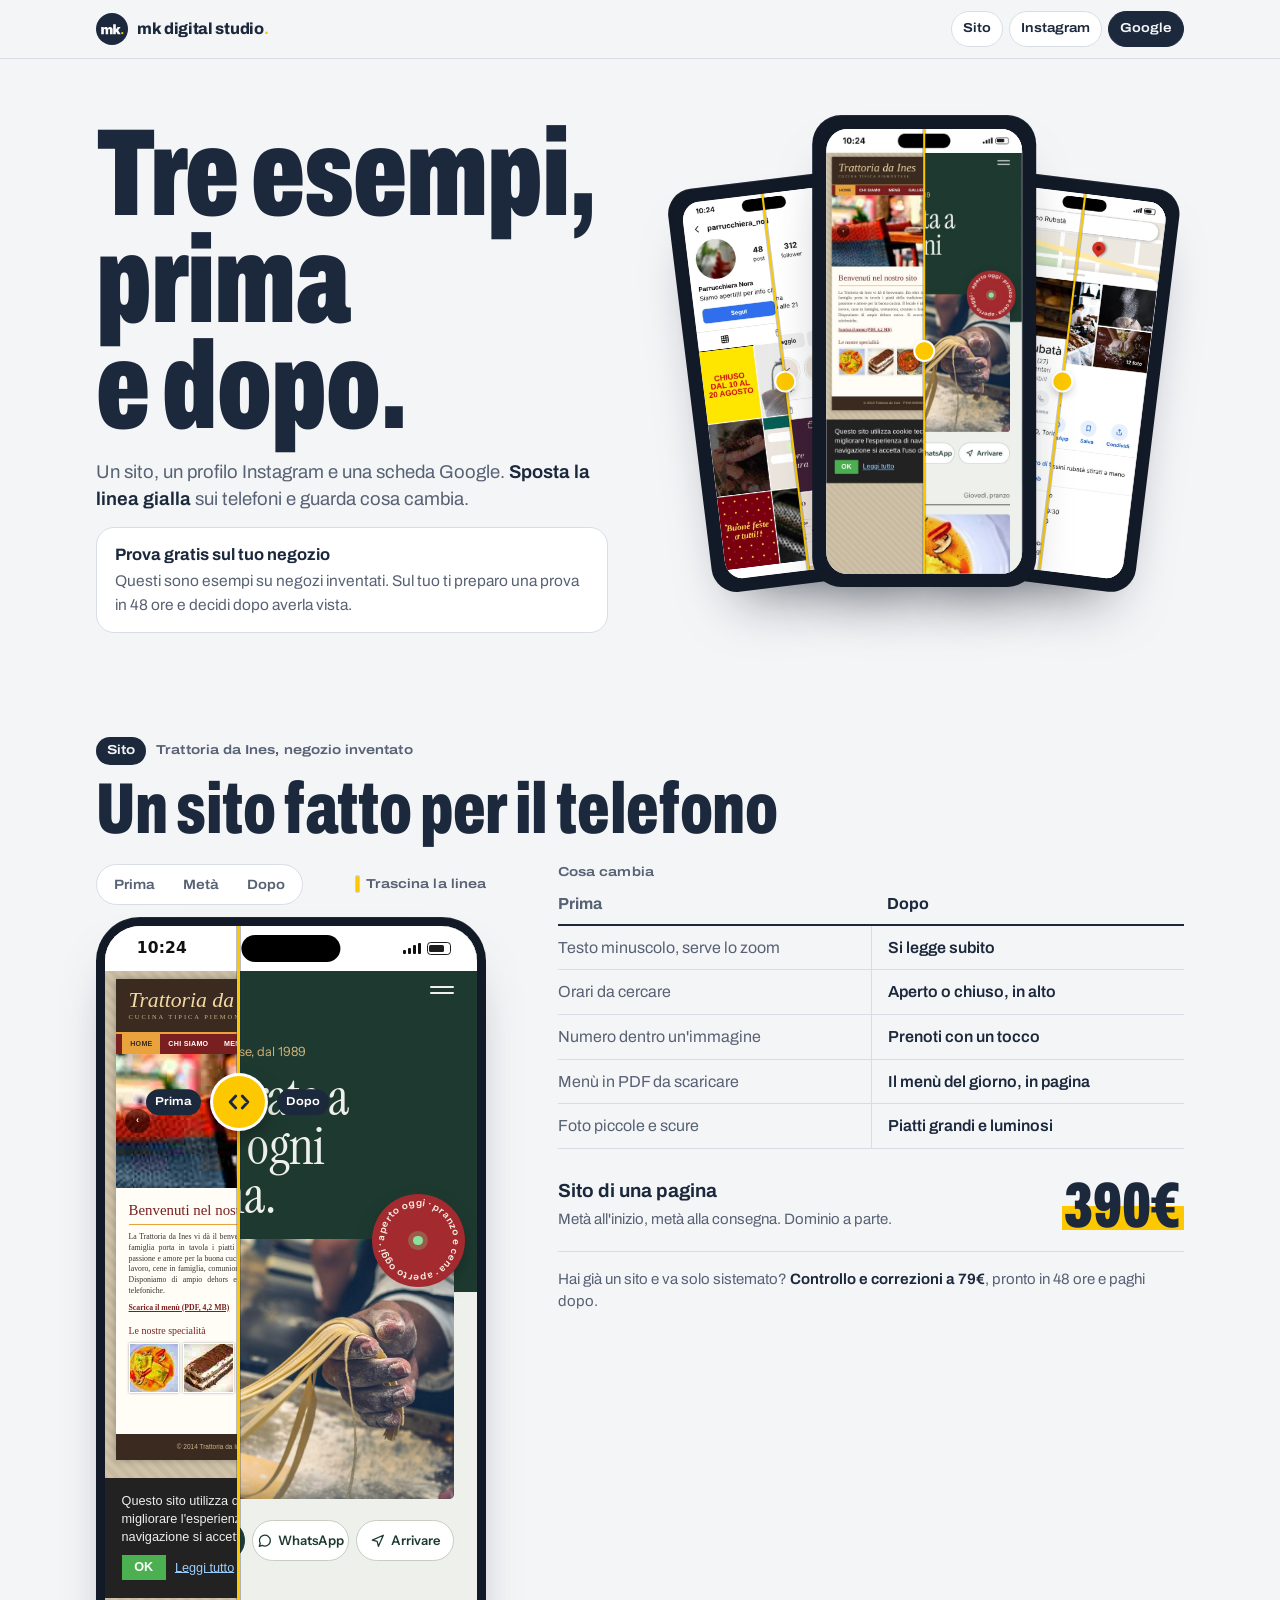
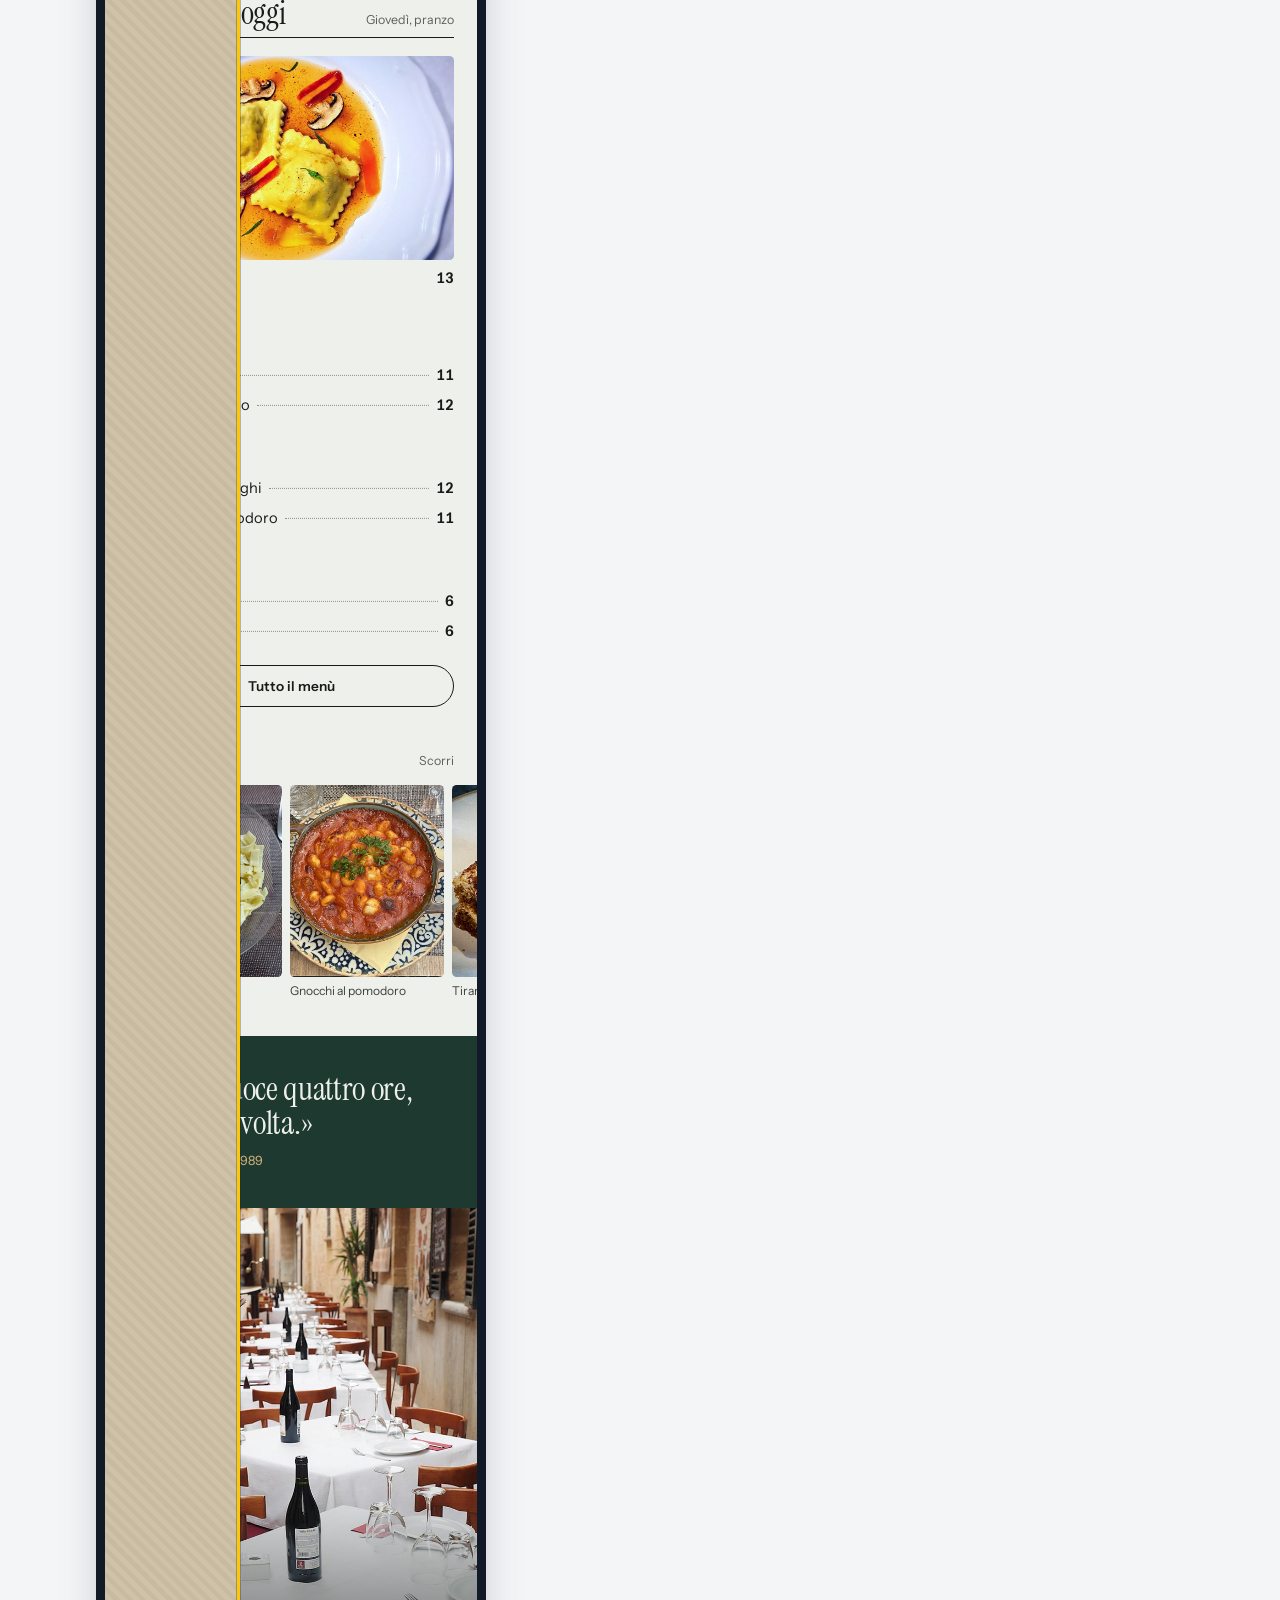
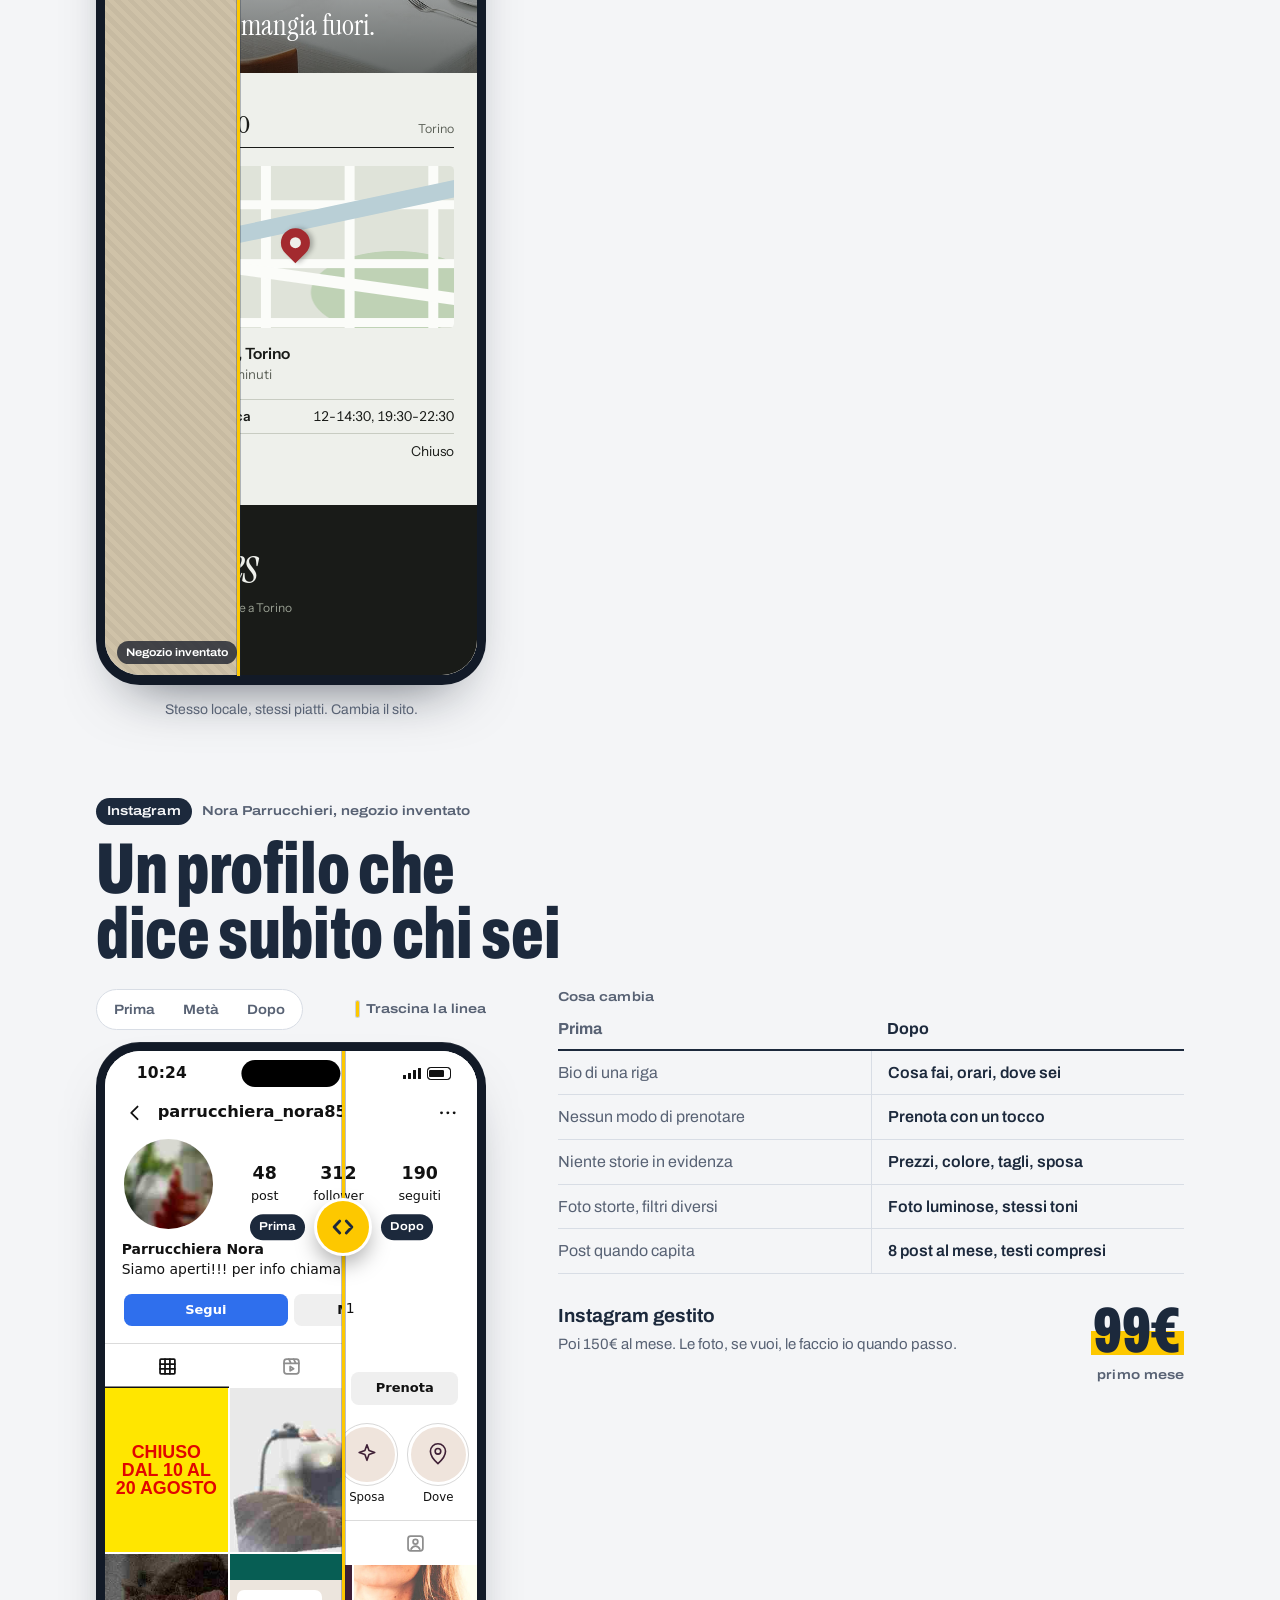
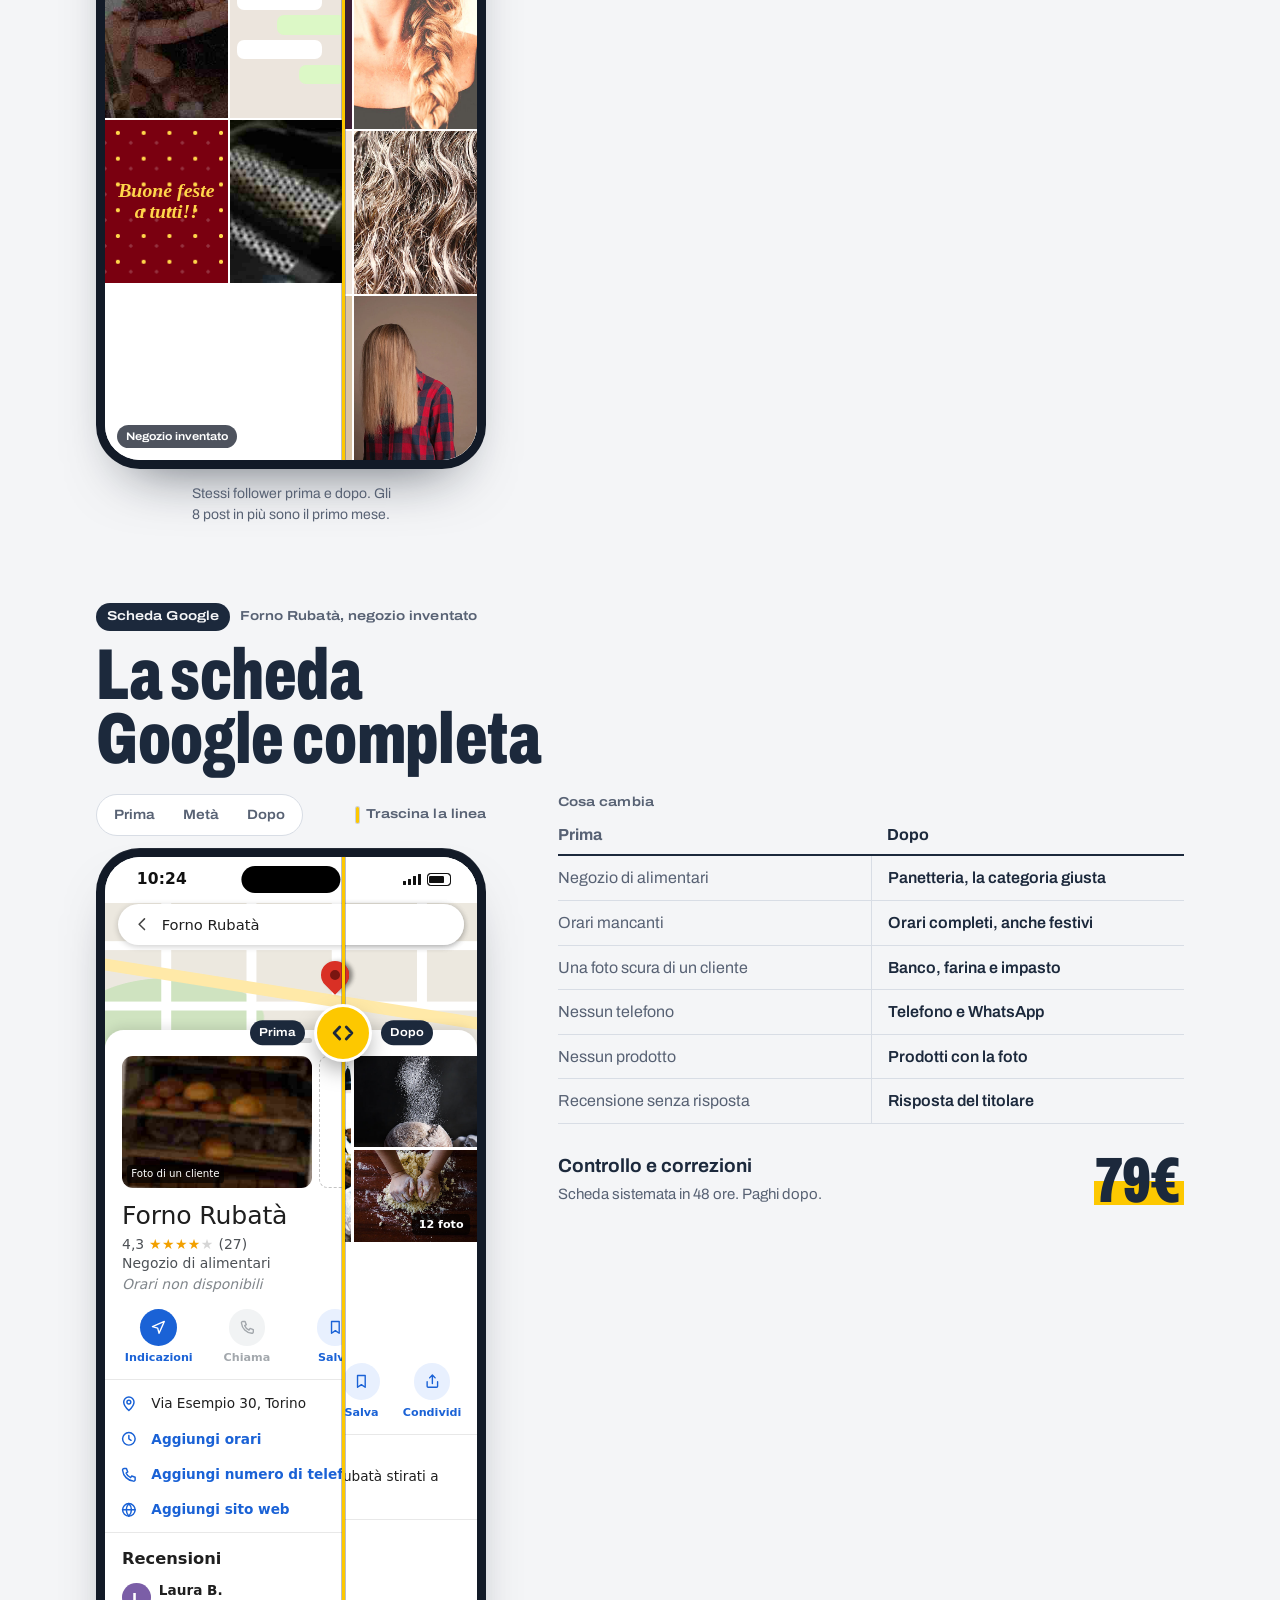
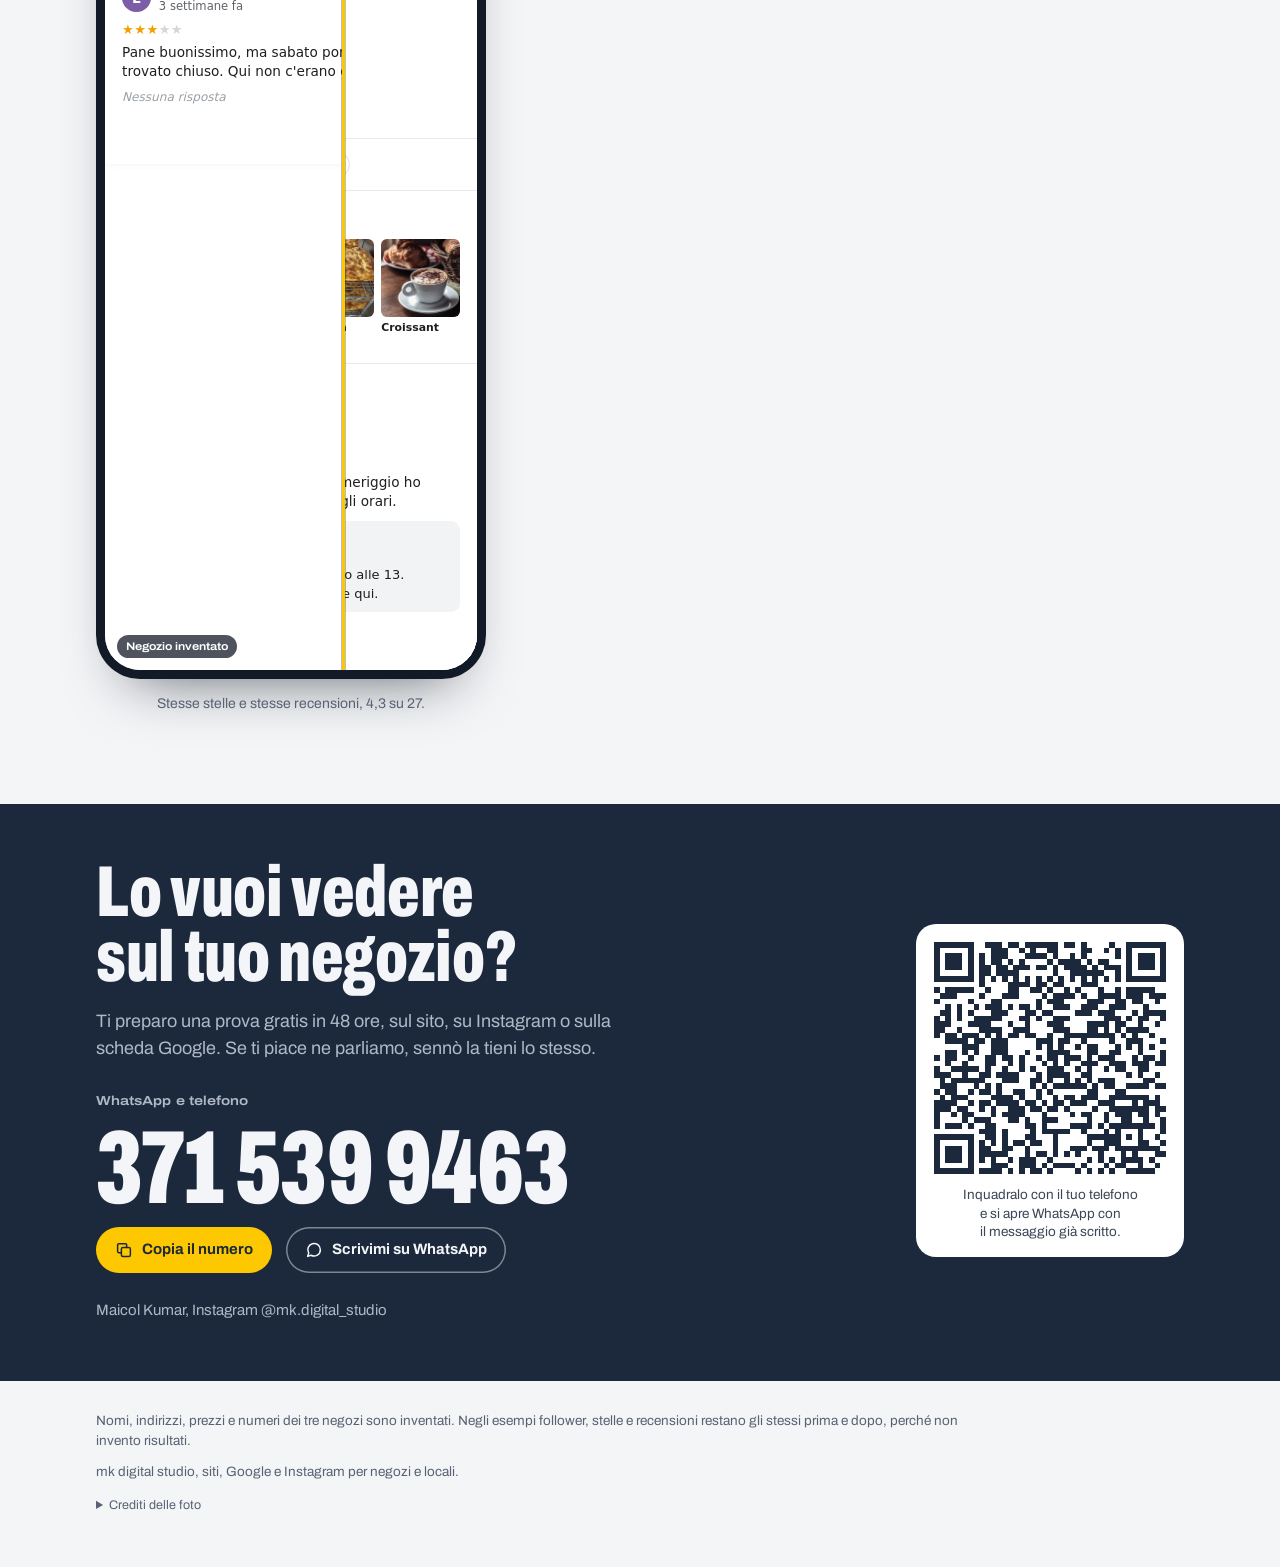
==== index.html @ 8de8df8b "Pubblica il portfolio prima e dopo Tre esempi su negozi inventati (sito, profilo Instagram, scheda G" ====
<!doctype html>
<html lang="it">
<head>
<meta charset="utf-8">
<meta name="viewport" content="width=device-width, initial-scale=1, viewport-fit=cover">
<title>Prima e dopo | mk digital studio</title>
<meta name="description" content="Tre esempi prima e dopo su negozi inventati: un sito, un profilo Instagram e una scheda Google. Prova gratis sul tuo negozio in 48 ore.">
<meta name="robots" content="noindex">
<meta name="theme-color" content="#f4f5f7" media="(prefers-color-scheme: light)">
<meta name="theme-color" content="#0c121b" media="(prefers-color-scheme: dark)">
<meta property="og:type" content="website">
<meta property="og:locale" content="it_IT">
<meta property="og:site_name" content="mk digital studio">
<meta property="og:title" content="Tre esempi, prima e dopo">
<meta property="og:description" content="Un sito, un profilo Instagram e una scheda Google. Sposta la linea gialla e guarda cosa cambia.">
<meta property="og:url" content="https://maicol1623.github.io/portfolio/">
<meta property="og:image" content="https://maicol1623.github.io/portfolio/og.jpg">
<meta property="og:image:width" content="1200">
<meta property="og:image:height" content="630">
<meta property="og:image:alt" content="Tre telefoni con un sito, un profilo Instagram e una scheda Google, metà prima e metà dopo">
<meta name="twitter:card" content="summary_large_image">
<link rel="icon" href="favicon.svg" type="image/svg+xml">
<link rel="apple-touch-icon" href="apple-touch-icon.png">
<link rel="preconnect" href="https://fonts.googleapis.com">
<link rel="preconnect" href="https://fonts.gstatic.com" crossorigin>
<link rel="stylesheet" href="https://fonts.googleapis.com/css2?family=Archivo:wdth,wght@62..125,400..900&family=Bodoni+Moda:ital,opsz,wght@0,6..96,400..700;1,6..96,400..700&family=Instrument+Sans:wght@400..700&family=Instrument+Serif:ital@0;1&display=swap">
<style>
/* Layout: phone-first single column. Hero = headline + three split phones fanned out. Each case = title, a tall phone you scrub with the yellow line, a Prima/Dopo table and the price. From 900px: phone left, notes right and sticky.
   Principles: the yellow line is the only loud thing on the page; width carries hierarchy (condensed display, normal text, expanded small labels); the wrapper stays quiet so the three shop designs can shine. */
:root{
  --paper:#f4f5f7; --card:#ffffff; --ink:#1c293c; --muted:#586274; --rule:#d8dde5;
  --signal:#fdc800; --bezel:#121a27; --amt:#1c293c; --amt-bar:#fdc800;
  --band:#1c293c; --on-band:#f3f5f8; --band-muted:#aeb8c7;
  --f-display:"Archivo","Arial Narrow",system-ui,sans-serif;
  --f-text:"Archivo",system-ui,-apple-system,"Segoe UI",Roboto,sans-serif;
  --f-ui:system-ui,-apple-system,"Segoe UI",Roboto,"Helvetica Neue",Arial,sans-serif;
}
@media (prefers-color-scheme: dark){
  :root:not([data-theme="light"]){
    --paper:#0c121b; --card:#141c28; --ink:#e7ebf1; --muted:#98a3b4; --rule:#243045;
    --bezel:#02050a; --amt:#fdc800; --amt-bar:rgba(253,200,0,.2); --band:#111a2a; --on-band:#eef1f6; --band-muted:#a5afbf; color-scheme:dark;
  }
}
:root[data-theme="dark"]{
  --paper:#0c121b; --card:#141c28; --ink:#e7ebf1; --muted:#98a3b4; --rule:#243045;
  --bezel:#02050a; --amt:#fdc800; --amt-bar:rgba(253,200,0,.2); --band:#111a2a; --on-band:#eef1f6; --band-muted:#a5afbf; color-scheme:dark;
}
@property --x{syntax:'<percentage>';inherits:true;initial-value:50%}
@property --h{syntax:'<percentage>';inherits:true;initial-value:50%}

*{box-sizing:border-box}
html{scroll-behavior:smooth}
body{margin:0;background:var(--paper);color:var(--ink);font-family:var(--f-text);font-size:16px;line-height:1.5;-webkit-font-smoothing:antialiased;text-rendering:optimizeLegibility}
body::before{content:"";position:fixed;inset:0 0 auto;height:env(safe-area-inset-top,0px);z-index:10;background:var(--paper)}
.wrap{max-width:1120px;margin:0 auto;padding-left:max(16px,env(safe-area-inset-left,0px));padding-right:max(16px,env(safe-area-inset-right,0px))}
:focus-visible{outline:3px solid var(--signal);outline-offset:2px}
.sr{position:absolute;width:1px;height:1px;overflow:hidden;clip:rect(0 0 0 0);white-space:nowrap}
.i{width:1em;height:1em;fill:none;stroke:currentColor;stroke-width:2;stroke-linecap:round;stroke-linejoin:round;flex:none}
.lbl{font-stretch:118%;font-weight:640;font-size:13px;letter-spacing:.005em}

/* top bar */
.nav{position:sticky;top:env(safe-area-inset-top,0px);z-index:9;background:color-mix(in srgb,var(--paper) 86%,transparent);-webkit-backdrop-filter:saturate(1.5) blur(12px);backdrop-filter:saturate(1.5) blur(12px);border-bottom:1px solid var(--rule)}
.nav .wrap{display:flex;align-items:center;gap:12px;height:58px}
.brand{display:flex;align-items:center;gap:9px;color:var(--ink);text-decoration:none;font-weight:780;font-size:16px;letter-spacing:-.02em;white-space:nowrap}
.brand svg{width:32px;height:32px;flex:none}
.brand b{color:var(--signal)}
.chips{margin-left:auto;display:flex;gap:6px}
.chips a{font-stretch:112%;font-size:13px;font-weight:640;padding:7px 11px;border-radius:999px;color:var(--ink);text-decoration:none;border:1px solid var(--rule);background:var(--card);white-space:nowrap}
.chips a[aria-current="true"]{background:var(--ink);color:var(--paper);border-color:var(--ink)}
@media (max-width:500px){.brand span{display:none}}

/* hero */
.hero{display:grid;gap:8px;padding-block:34px 10px}
h1{font-family:var(--f-display);font-stretch:64%;font-weight:880;font-size:clamp(58px,17.5vw,124px);line-height:.86;letter-spacing:-.008em;margin:0;text-wrap:balance}
.lede{font-size:18.5px;line-height:1.45;color:var(--muted);max-width:30em;margin:18px 0 0;text-wrap:pretty}
.lede b{color:var(--ink);font-weight:650}
.fan{position:relative;width:100%;max-width:540px;margin:26px auto 0;aspect-ratio:1/1.02}
.fp{--h:50%;position:absolute;top:5%;left:50%;width:37%;aspect-ratio:9/19;margin:0;background:var(--bezel);border-radius:13% / 6.2%;padding:2.6%;box-shadow:0 1px 0 rgba(255,255,255,.07) inset,0 34px 60px -32px rgba(10,18,32,.65);animation:wipe 1.6s cubic-bezier(.2,.7,.15,1) both}
.fp .sc{position:relative;width:100%;height:100%;border-radius:10.5% / 5%;overflow:hidden;background:#fff}
.fp img{position:absolute;inset:0;width:100%;height:100%;object-fit:cover;object-position:top;display:block}
.fp img.a{clip-path:inset(0 0 0 var(--h))}
.fp .ln{position:absolute;top:0;bottom:0;left:var(--h);width:2px;margin-left:-1px;background:var(--signal);box-shadow:0 0 0 1px rgba(28,41,60,.25)}
.fp .ln::after{content:"";position:absolute;top:50%;left:50%;width:18px;height:18px;margin:-9px 0 0 -9px;border-radius:50%;background:var(--signal);box-shadow:0 0 0 2px #fff,0 4px 10px rgba(0,0,0,.3)}
.fp1{transform:translateX(-122%) translateY(9%) rotate(-7deg);animation-delay:.35s}
.fp2{top:0;width:43%;transform:translateX(-50%);z-index:2;animation-delay:.15s}
.fp3{transform:translateX(22%) translateY(9%) rotate(7deg);animation-delay:.55s}
@keyframes wipe{from{--h:94%}to{--h:50%}}
.note{margin-top:26px;padding:16px 18px;background:var(--card);border:1px solid var(--rule);border-radius:18px;max-width:40em}
.note b{display:block;font-size:16.5px;font-weight:700;line-height:1.3}
.note p{margin:4px 0 0;font-size:15.5px;color:var(--muted)}
@media (min-width:900px){
  .hero{grid-template-columns:minmax(0,1fr) minmax(0,520px);column-gap:56px;align-items:center;padding-block:56px 20px}
  .hero-text{grid-column:1}
  .fan{grid-column:2;grid-row:1 / span 2;margin:0}
  .note{grid-column:1;align-self:start;margin-top:0}
}

/* case */
.case{padding-block:72px 6px;scroll-margin-top:calc(68px + env(safe-area-inset-top,0px))}
.case-head{max-width:44em;margin-bottom:22px}
.kicker{display:flex;align-items:center;gap:10px;margin:0 0 12px;color:var(--muted)}
.kicker>span:last-child{min-width:0;text-wrap:balance}
.kicker .pill{flex:none;background:var(--ink);color:var(--paper);border-radius:999px;padding:4px 11px}
h2{font-family:var(--f-display);font-stretch:68%;font-weight:840;font-size:clamp(40px,11vw,72px);line-height:.9;letter-spacing:-.005em;margin:0;text-wrap:balance}
.case-grid{display:grid;gap:30px}
@media (min-width:900px){
  .case-grid{grid-template-columns:minmax(0,390px) minmax(0,1fr);gap:72px;align-items:start}
  .notes{position:sticky;top:calc(96px + env(safe-area-inset-top,0px))}
}
.phone-col{width:100%;max-width:390px;margin:0 auto}
.ctrl{display:flex;align-items:center;justify-content:space-between;gap:10px;margin-bottom:12px;flex-wrap:wrap}
.seg{display:inline-flex;background:var(--card);border:1px solid var(--rule);border-radius:999px;padding:3px}
.seg button{font:640 13.5px/1 var(--f-text);font-stretch:110%;color:var(--muted);background:none;border:0;border-radius:999px;padding:10px 14px;cursor:pointer;transition:background-color .2s,color .2s}
.seg button[aria-pressed="true"]{background:var(--ink);color:var(--paper)}
.hint{display:flex;align-items:center;gap:7px;color:var(--muted)}
.hint i{display:inline-block;width:3px;height:16px;border-radius:2px;background:var(--signal);box-shadow:0 0 0 1px rgba(28,41,60,.18)}
.cap{font-size:14px;color:var(--muted);text-align:center;margin:14px auto 0;max-width:30em;text-wrap:balance}

/* phone + slider */
.cmp{--x:50%;background:var(--bezel);border-radius:44px;padding:9px;box-shadow:0 1px 0 rgba(255,255,255,.07) inset,0 30px 60px -34px rgba(10,18,32,.7)}
.cmp.anim{transition:--x .55s cubic-bezier(.25,.8,.25,1)}
.inner{position:relative;touch-action:pan-y;cursor:ew-resize;-webkit-user-select:none;user-select:none}
.screen{position:relative;container-type:inline-size;overflow:clip;border-radius:35px;background:#fff}
.stack{display:grid}
.layer{grid-area:1/1;min-width:0;font-family:var(--f-ui);font-size:14px;font-size:calc(100cqw / 24);line-height:1.35;color:#111;overflow:hidden}
.layer.after{clip-path:inset(0 0 0 var(--x))}
.island{position:absolute;top:0;left:50%;transform:translateX(-50%);font-size:14px;font-size:calc(100cqw / 24);width:6.4em;height:1.75em;margin-top:.6em;border-radius:1em;background:#000;z-index:3;pointer-events:none}
.ex{position:absolute;left:12px;bottom:12px;z-index:3;pointer-events:none;font:650 11px/1 var(--f-text);font-stretch:112%;color:#fff;background:rgba(17,24,39,.74);padding:6px 9px;border-radius:999px}
.divider{position:absolute;top:0;bottom:0;left:var(--x);width:0;z-index:4;pointer-events:none}
.divider::before{content:"";position:absolute;top:0;bottom:0;left:-1.5px;width:3px;background:var(--signal);box-shadow:0 0 0 1px rgba(28,41,60,.3)}
.knob{position:sticky;top:calc(50vh - 26px);margin:150px 0 0 -26px;width:52px;height:52px;border-radius:50%;background:var(--signal);color:#1c293c;display:grid;place-items:center;box-shadow:0 0 0 3px #fff,0 10px 22px rgba(0,0,0,.35);pointer-events:auto;touch-action:none;cursor:grab;transition:transform .2s}
.knob:hover{transform:scale(1.06)}
.knob .i{width:26px;height:26px;stroke-width:2.6}
.knob:focus-visible{outline:3px solid #1c293c;outline-offset:4px}
.knob .t{position:absolute;top:50%;transform:translateY(-50%);background:#1c293c;color:#fff;font:650 11.5px/1 var(--f-text);font-stretch:112%;padding:7px 9px;border-radius:999px;white-space:nowrap;transition:opacity .2s;pointer-events:none}
.knob .t.l{right:calc(100% + 12px)}
.knob .t.r{left:calc(100% + 12px)}
.edge-l .knob .t.l,.edge-r .knob .t.r{opacity:0}
.drag .knob{cursor:grabbing;transform:scale(1.08)}

/* notes */
.pd{width:100%;border-collapse:collapse;font-size:16px;line-height:1.35}
.pd caption{text-align:left;padding-bottom:12px;color:var(--muted)}
.pd th{text-align:left;padding:0 0 9px;border-bottom:2px solid var(--ink);width:50%}
.pd th:first-child{color:var(--muted)}
.pd th:last-child{padding-left:16px}
.pd td{padding:11px 0;border-bottom:1px solid var(--rule);vertical-align:top}
.pd td:first-child{color:var(--muted);padding-right:16px}
.pd td:last-child{padding-left:16px;font-weight:600;border-left:1px solid var(--rule)}
.price{margin-top:30px;display:flex;justify-content:space-between;align-items:flex-start;gap:16px}
.price>:first-child{flex:1 1 auto;min-width:0}
.price>:last-child{flex:none}
.price b{display:block;font-size:19px;line-height:1.25;font-weight:680}
.price span{display:block;color:var(--muted);font-size:15px;margin-top:5px}
.price strong{display:block;font-family:var(--f-display);font-stretch:64%;font-weight:900;font-size:64px;line-height:.84;white-space:nowrap;background:linear-gradient(transparent 50%,var(--amt-bar) 50% 94%,transparent 94%);padding:0 .03em;color:var(--amt)}
.price small{display:block;text-align:right;margin-top:8px;color:var(--muted)}
.alt{font-size:15px;color:var(--muted);margin:18px 0 0;padding-top:16px;border-top:1px solid var(--rule)}
.alt b{color:var(--ink);font-weight:650}

/* call to action */
.cta{margin-top:84px;background:var(--band);color:var(--on-band)}
.cta .wrap{padding-block:56px 60px}
.cta h2{color:var(--on-band);max-width:9.5em}
.cta p{color:var(--band-muted);font-size:18px;max-width:31em;margin:18px 0 0}
.num{display:flex;flex-wrap:wrap;align-items:center;gap:12px 14px;margin-top:30px}
.num .lbl{width:100%;color:var(--band-muted)}
.num strong{width:100%;font-family:var(--f-display);font-stretch:64%;font-weight:880;font-size:clamp(56px,17vw,104px);line-height:.88;letter-spacing:-.005em;-webkit-user-select:all;user-select:all}
.btn{font:680 15px/1 var(--f-text);border-radius:999px;padding:14px 19px;border:0;cursor:pointer;text-decoration:none;display:inline-flex;align-items:center;gap:9px}
.btn .i{width:18px;height:18px}
.btn.y{background:var(--signal);color:#1c293c}
.btn.o{background:transparent;color:var(--on-band);box-shadow:inset 0 0 0 1.5px color-mix(in srgb,var(--on-band) 45%,transparent)}
.cta .who{font-size:15px;color:var(--band-muted);margin:26px 0 0}
.cta-grid{display:grid;gap:36px}
.qr{margin:0;justify-self:start;display:grid;gap:12px;width:min(100%,236px);background:#fff;color:#1c293c;border-radius:20px;padding:18px 18px 15px}
.qr svg{display:block;width:100%;height:auto;shape-rendering:crispEdges}
.qr figcaption{font-size:13.5px;line-height:1.38;color:#3c4656;text-align:center;text-wrap:balance}
@media (min-width:900px){.cta-grid{grid-template-columns:minmax(0,1fr) auto;column-gap:72px;align-items:center}.qr{width:268px}}
footer .wrap{padding-block:30px 48px;display:grid;gap:10px;font-size:13.5px;color:var(--muted)}
footer p{margin:0;max-width:64em}
footer a{color:inherit}
.credits summary{width:fit-content;cursor:pointer;font-size:12.5px;padding:4px 0}
.credits p{margin-top:6px;font-size:12.5px}
@media (prefers-reduced-motion: reduce){html{scroll-behavior:auto}.cmp.anim{transition:none}.fp{animation:none}.tn-badge svg{animation:none}.knob,.seg button{transition:none}}

/* ===== shared phone bits: fixed colors, they are screens ===== */
.sb{display:flex;align-items:center;justify-content:space-between;height:2.9em;padding:0 1.65em 0 2.05em;font-weight:650;font-size:1em;letter-spacing:.01em;position:relative;z-index:1}
.sb.dk{color:#111}.sb.lt{color:#fff}
.sbi{display:flex;align-items:center;gap:.35em}
.sig{display:flex;align-items:flex-end;gap:.13em;height:.72em}
.sig i{display:block;width:.2em;background:currentColor;border-radius:.06em}
.sig i:nth-child(1){height:35%}.sig i:nth-child(2){height:58%}.sig i:nth-child(3){height:80%}.sig i:nth-child(4){height:100%}
.bat{display:block;width:1.6em;height:.78em;border:.09em solid currentColor;border-radius:.24em;position:relative;opacity:.95}
.bat::after{content:"";position:absolute;top:.1em;bottom:.1em;left:.1em;right:30%;background:currentColor;border-radius:.1em}

/* ===== Trattoria, prima: a 2014 desktop template squeezed on a phone ===== */
.to{background:#cfc2a8 repeating-linear-gradient(45deg,rgba(0,0,0,.04) 0 .3em,transparent .3em .6em)}
.to .sb{background:#fff}
.to-page{font-family:Georgia,"Times New Roman",serif;font-size:.4em;margin:1.3em 3% 0;background:#fffdf6;color:#333;box-shadow:0 0 1.2em rgba(0,0,0,.28);line-height:1.38}
.to-head{display:flex;justify-content:space-between;align-items:center;gap:1em;background:#3b2a20;padding:1.7em 2em;border-bottom:.35em solid #e8a33d}
.to-logo{font-size:3.5em;color:#f3d9a4;font-style:italic;line-height:1}
.to-logo small{display:block;font-size:.3em;font-style:normal;letter-spacing:.3em;color:#c9b38a;text-transform:uppercase;margin-top:.5em}
.to-tel{background:linear-gradient(#fff3d6,#e3c995);color:#5a3b1c;font:700 1.25em/1.2 Arial,sans-serif;padding:.55em .8em;border-radius:.3em;filter:blur(.035em);text-align:center}
.to-nav{display:flex;flex-wrap:wrap;background:#7a1f1f;padding:0 1em}
.to-nav span{color:#fff;font:700 1.15em Arial,sans-serif;padding:.85em 1.1em;text-transform:uppercase;letter-spacing:.04em}
.to-nav span.on{background:#e8a33d;color:#3b2a20}
.to-slider{position:relative}
.to-slider img{display:block;width:100%;aspect-ratio:2.6/1;object-fit:cover}
.to-slider .arr{position:absolute;top:50%;transform:translateY(-50%);width:2.6em;height:2.6em;border-radius:50%;background:rgba(0,0,0,.5);color:#fff;display:grid;place-items:center;font:700 1.5em/1 Arial,sans-serif}
.to-slider .l{left:1em}.to-slider .r{right:1em}
.to-slider .dots{position:absolute;bottom:.7em;left:0;right:0;text-align:center;color:#fff;font:1.4em Arial,sans-serif;letter-spacing:.35em}
.to-cols{display:grid;grid-template-columns:minmax(0,1fr) 30%;gap:2em;padding:2em}
.to-main h4{font-size:2.4em;color:#7a1f1f;font-weight:400;margin:0 0 .5em;border-bottom:.08em solid #e8a33d;padding-bottom:.2em}
.to-main p{font-size:1.25em;margin:0 0 .8em;text-align:justify}
.to-main a{color:#7a1f1f;text-decoration:underline;font-weight:700}
.to-main h5{font-size:1.6em;color:#7a1f1f;font-weight:400;margin:1.1em 0 .5em}
.to-gal{display:grid;grid-template-columns:repeat(4,1fr);gap:.7em}
.to-gal img{width:100%;aspect-ratio:1;object-fit:cover;border:.25em solid #fff;box-shadow:0 0 .4em rgba(0,0,0,.35);display:block}
.to-w{background:#f3ead8;border:1px solid #dccaa5;padding:1em;margin-bottom:1.2em;font-size:1.15em}
.to-w b{display:block;color:#7a1f1f;font-size:1.25em;font-weight:400;margin-bottom:.5em;border-bottom:1px solid #dccaa5;padding-bottom:.3em}
.to-fb{display:grid;place-items:center;height:6.5em;background:#e9ebee;border:1px solid #cfd3da;color:#8a8f99;font:1em Arial,sans-serif;text-align:center}
.to-inp{display:block;height:1.9em;background:#fff;border:1px solid #bbb;margin:.4em 0}
.to-btn{display:inline-block;background:#7a1f1f;color:#fff;font:700 .9em Arial,sans-serif;padding:.45em .9em}
.to-foot{background:#3b2a20;color:#c9b38a;text-align:center;font:1.05em/1.4 Arial,sans-serif;padding:1.3em}
.to-cookie{margin-top:1.4em;background:#222;color:#eee;font:400 .82em/1.42 Arial,Helvetica,sans-serif;padding:1.1em 1.3em 1.4em}
.to-cookie .ok{display:inline-block;background:#4caf50;color:#fff;padding:.3em 1em;margin:.7em .7em 0 0;font-weight:700}
.to-cookie u{color:#9cf}

/* ===== Trattoria, dopo: editorial mobile site ===== */
.tn{background:#eef0eb;color:#191b18;font-family:"Instrument Sans",var(--f-ui)}
.tn-top{background:#1e3a30;color:#eef0eb;padding-bottom:4.6em}
.tn-nav{display:flex;justify-content:space-between;align-items:center;padding:.4em 1.5em 0}
.tn-mark{font-family:"Instrument Serif",Georgia,serif;font-style:italic;font-size:1.65em;line-height:1;letter-spacing:-.01em}
.tn-burger{display:grid;gap:.3em;width:1.55em}
.tn-burger i{display:block;height:.12em;background:currentColor;border-radius:.1em}
.tn-hero{padding:2.6em 1.5em 0}
.tn-kick{font-size:.82em;color:#d2b47a;margin:0 0 1em}
.tn-h{font-family:"Instrument Serif",Georgia,serif;font-weight:400;font-size:3.45em;line-height:.92;letter-spacing:-.018em;margin:0}
.tn-pic{position:relative;margin:-3.4em 1.5em 0}
.tn-pic img{display:block;width:100%;aspect-ratio:5/4;object-fit:cover;border-radius:.3em}
.tn-badge{position:absolute;right:-.7em;top:-2.9em;width:6em;height:6em;border-radius:50%;background:#a32a2f;color:#f6ece0;display:grid;place-items:center;box-shadow:0 .5em 1.2em rgba(0,0,0,.22)}
.tn-badge svg{position:absolute;inset:0;width:100%;height:100%;animation:spin 24s linear infinite}
.tn-badge text{font-family:"Instrument Sans",var(--f-ui);font-size:10.6px;font-weight:600;letter-spacing:.6px;fill:currentColor}
.tn-badge b{width:.62em;height:.62em;border-radius:50%;background:#8be29d;box-shadow:0 0 0 .32em rgba(139,226,157,.25)}
@keyframes spin{to{transform:rotate(360deg)}}
.tn-acts{display:grid;grid-template-columns:1.2fr 1fr 1fr;gap:.45em;padding:1.35em 1.5em .2em}
.tn-acts span{display:flex;align-items:center;justify-content:center;gap:.4em;height:3.1em;border-radius:2em;border:1px solid #c8ccc2;font-size:.84em;font-weight:600;color:#1e3a30;background:#fff;white-space:nowrap}
.tn-acts .pri{background:#1e3a30;border-color:#1e3a30;color:#eef0eb}
.tn-acts .i{width:1.2em;height:1.2em}
.tn-sec{padding:2.2em 1.5em 0}
.tn-sh{display:flex;align-items:baseline;justify-content:space-between;border-bottom:1px solid #191b18;padding-bottom:.5em;margin-bottom:1.15em}
.tn-sh h4{font-family:"Instrument Serif",Georgia,serif;font-weight:400;font-size:2.05em;line-height:1;margin:0;letter-spacing:-.01em}
.tn-sh span{font-size:.8em;color:#5c6158}
.tn-feat{margin:0 0 .4em}
.tn-feat img{display:block;width:100%;aspect-ratio:16/10;object-fit:cover;border-radius:.3em}
.tn-feat figcaption{display:flex;justify-content:space-between;align-items:baseline;gap:.6em;margin-top:.65em;font-size:.95em}
.tn-feat figcaption b{font-weight:600}
.tn-feat figcaption small{display:block;font-size:.84em;color:#5c6158;font-weight:400;margin-top:.15em}
.tn-feat figcaption em{font-style:normal;font-weight:600;font-variant-numeric:tabular-nums}
.tn-list{margin:0}
.tn-list dt{font-family:"Instrument Serif",Georgia,serif;font-style:italic;font-size:1.3em;color:#a32a2f;margin:1.05em 0 .25em}
.tn-list dd{display:flex;align-items:baseline;gap:.45em;margin:0;padding:.34em 0;font-size:.95em}
.tn-list dd i{flex:1;border-bottom:1px dotted #8d9387;transform:translateY(-.28em)}
.tn-list dd em{font-style:normal;font-variant-numeric:tabular-nums;font-weight:600}
.tn-btn{display:flex;justify-content:center;align-items:center;height:3.1em;margin-top:1.3em;border:1px solid #191b18;border-radius:2em;font-size:.88em;font-weight:600}
.tn-strip-h{display:flex;justify-content:space-between;align-items:baseline;padding:2.3em 1.5em .8em}
.tn-strip-h b{font-family:"Instrument Serif",Georgia,serif;font-weight:400;font-size:1.45em}
.tn-strip-h span{font-size:.8em;color:#5c6158}
.tn-strip{display:grid;grid-template-columns:repeat(3,44%);gap:.55em;padding-left:1.5em;overflow:hidden}
.tn-strip figure{margin:0}
.tn-strip img{width:100%;aspect-ratio:4/5;object-fit:cover;border-radius:.3em;display:block}
.tn-strip figcaption{font-size:.78em;margin-top:.45em;color:#3c4039}
.tn-quote{margin:2.4em 0 0;background:#1e3a30;color:#eef0eb;padding:2.3em 1.5em 2.5em}
.tn-quote p{font-family:"Instrument Serif",Georgia,serif;font-size:2.15em;line-height:1.02;margin:0;letter-spacing:-.01em}
.tn-quote cite{display:block;margin-top:1em;font-style:normal;font-size:.82em;color:#d2b47a}
.tn-dehors{position:relative}
.tn-dehors img{display:block;width:100%;aspect-ratio:4/5;object-fit:cover}
.tn-dehors::after{content:"";position:absolute;inset:55% 0 0;background:linear-gradient(transparent,rgba(10,16,12,.6))}
.tn-dehors p{position:absolute;left:1.15em;right:1.15em;bottom:1.1em;margin:0;color:#fff;font-family:"Instrument Serif",Georgia,serif;font-size:1.9em;line-height:1;z-index:1}
.tn-map{position:relative;height:10.5em;border-radius:.3em;overflow:hidden;margin:0 0 1em;background:
  linear-gradient(90deg,transparent calc(50% - .32em),#fbfcf9 calc(50% - .32em) calc(50% + .32em),transparent calc(50% + .32em)) .8em 0/5.4em 100%,
  linear-gradient(0deg,transparent calc(50% - .28em),#fbfcf9 calc(50% - .28em) calc(50% + .28em),transparent calc(50% + .28em)) 0 .6em/100% 3.8em,
  radial-gradient(ellipse 5.5em 2.7em at 82% 78%,#bfd2b5 98%,transparent 100%),#dfe3d9}
.tn-map::before{content:"";position:absolute;left:-15%;right:-15%;top:30%;height:1.1em;background:#b9cfd6;transform:rotate(-12deg);border-radius:1em}
.tn-map::after{content:"";position:absolute;left:-10%;right:-10%;top:64%;height:.75em;background:#fbfcf9;transform:rotate(8deg)}
.tn-pin{position:absolute;left:47%;top:38%;width:1.9em;height:1.9em;border-radius:50% 50% 50% 0;background:#a32a2f;transform:rotate(-45deg);z-index:1;box-shadow:.15em .15em .35em rgba(0,0,0,.28)}
.tn-pin::after{content:"";position:absolute;inset:.58em;border-radius:50%;background:#eef0eb}
.tn-addr b{display:block;font-size:1em;font-weight:600}
.tn-addr span{display:block;font-size:.85em;color:#5c6158;margin-top:.1em}
.tn-hours{width:100%;border-collapse:collapse;margin-top:1.1em;font-size:.88em}
.tn-hours th{text-align:left;font-weight:600;padding:.55em 0;border-top:1px solid #c8ccc2}
.tn-hours td{text-align:right;padding:.55em 0;border-top:1px solid #c8ccc2;font-variant-numeric:tabular-nums}
.tn-foot{margin-top:2.4em;background:#191b18;color:#eef0eb;padding:2.2em 1.5em 3.8em}
.tn-foot .tn-mark{font-size:3.4em;display:block}
.tn-foot small{display:block;color:#9aa093;margin-top:.7em;font-size:.78em}

/* ===== Instagram-style profile ===== */
.ig{background:#fff;color:#111}
.ig-top{display:flex;align-items:center;gap:.8em;padding:.35em 1.2em .55em}
.ig-top .i{width:1.4em;height:1.4em}
.ig-top .h{flex:1;font-weight:700;font-size:1.05em;overflow:hidden;text-overflow:ellipsis;white-space:nowrap}
.ig-head{display:flex;align-items:center;gap:1.3em;padding:.45em 1.2em .2em}
.ig-av{width:5.8em;height:5.8em;border-radius:50%;object-fit:cover;flex:none;display:block}
.ig-av.mono{display:grid;place-items:center;background:#3e1f35;color:#f1e7de;font-family:"Bodoni Moda",Didot,"Bodoni 72",serif;box-shadow:0 0 0 .2em #fff,0 0 0 .32em #cdb497}
.ig-av.mono span{font-size:3em;line-height:1;font-weight:500;margin-top:-.06em}
.ig-stats{flex:1;display:flex;justify-content:space-around;text-align:center}
.ig-stats b{display:block;font-size:1.12em;font-weight:700}
.ig-stats span{font-size:.82em}
.ig-bio{padding:.6em 1.2em 0;font-size:.9em;line-height:1.4}
.ig-bio b{display:block;font-weight:700}
.ig-bio .cat{display:block;color:#737373}
.ig-bio p{margin:.05em 0}
.ig-bio .lnk{display:flex;align-items:center;gap:.3em;color:#00376b;font-weight:600}
.ig-bio .lnk .i{width:1em;height:1em}
.ig-btns{display:flex;gap:.4em;padding:.85em 1.2em .3em}
.ig-btns span{flex:1;text-align:center;background:#efefef;border-radius:.6em;padding:.58em 0;font-weight:650;font-size:.84em}
.ig-btns .p{background:#2f6fed;color:#fff}
.ig-hl{display:flex;gap:.8em;padding:.9em 1.2em .95em;overflow:hidden}
.ig-hl>div{display:flex;flex-direction:column;align-items:center;gap:.35em;font-size:.76em;width:5em;flex:none}
.ig-hl .c{width:5.3em;height:5.3em;border-radius:50%;border:.1em solid #d8d8d8;padding:.22em;display:block}
.ig-hl .c b{width:100%;height:100%;border-radius:50%;display:grid;place-items:center;background:#efe4dc;color:#3e1f35}
.ig-hl .c b .i{width:2.2em;height:2.2em;stroke-width:1.5}
.ig-hl .c b.eu{font:500 2.3em/1 "Bodoni Moda",Didot,serif}
.ig-tabs{display:grid;grid-template-columns:repeat(3,1fr);border-top:1px solid #dbdbdb;height:2.9em;align-items:stretch}
.ig-tabs span{display:grid;place-items:center;color:#8e8e8e}
.ig-tabs span.on{color:#111;box-shadow:inset 0 -.1em 0 #111}
.ig-tabs .i{width:1.35em;height:1.35em}
.ig-grid{display:grid;grid-template-columns:repeat(3,1fr);gap:2px}
.ig-grid>*{aspect-ratio:3/4;overflow:hidden;position:relative;display:block;width:100%;min-width:0}
.ig-grid img{object-fit:cover;height:100%}
.tl{display:flex;flex-direction:column;justify-content:center;align-items:center;text-align:center;padding:.6em;line-height:1.05}
.tl-chiuso{background:#ffe600;color:#e10600;font:900 1.15em/1.02 Arial,Helvetica,sans-serif;text-transform:uppercase}
.tl-promo{background:linear-gradient(135deg,#ff2bd6,#20d0f0);color:#fff;font:900 1.3em/1 Impact,"Arial Black",Arial,sans-serif;text-shadow:.07em .07em 0 #000;text-transform:uppercase}
.tl-feste{background:radial-gradient(circle,#ffd54a 0 .09em,transparent .12em) 0 0/1.3em 1.3em,radial-gradient(circle,#fff3 0 .07em,transparent .1em) .65em .5em/1.3em 1.3em,#7a0010;color:#ffd54a;font:italic 700 1.28em/1.05 Georgia,"Times New Roman",serif}
.tl-shot{background:#ece5dd;padding:0;justify-content:flex-start;align-items:stretch;gap:.35em}
.tl-shot i{display:block}
.tl-shot .bar{height:1.7em;background:#075e54;margin-bottom:.3em}
.tl-shot .bub{height:1.25em;width:70%;margin:0 .45em;border-radius:.45em;background:#fff}
.tl-shot .bub.me{align-self:flex-end;background:#dcf8c6;width:56%}
.tl-shot .bub.s{width:38%}
.tl-n{font-family:"Bodoni Moda",Didot,serif;text-align:left;align-items:flex-start;padding:.85em .8em}
.tl-n small{font:600 .5em/1.2 var(--f-ui);letter-spacing:.02em;opacity:.85}
.tl-n .mk{position:absolute;right:.75em;bottom:.65em;font:500 .8em/1 "Bodoni Moda",Didot,serif;opacity:.75}
.tl-c{background:#3e1f35;color:#f1e7de;justify-content:space-between}
.tl-c strong{font-size:1.3em;font-style:italic;font-weight:500;line-height:1.02;margin-bottom:.9em}
.tl-c .car{position:absolute;top:.75em;right:.7em;width:.8em;height:.8em;border:.09em solid #f1e7de;border-radius:.12em;box-shadow:.18em -.18em 0 -.04em #3e1f35,.18em -.18em 0 .05em #f1e7de}
.tl-l{background:#efe4dc;color:#3e1f35;justify-content:flex-start;align-items:stretch}
.tl-l strong{font-size:1.25em;font-weight:500;margin-bottom:.55em}
.tl-l p{display:flex;justify-content:space-between;gap:.3em;margin:0;padding:.32em 0;font:600 .58em/1.15 var(--f-ui);border-bottom:1px solid #d6c4b5}
.tl-g{background:#d9c3a5;color:#3e1f35;justify-content:space-between}
.tl-g strong{font-size:1.4em;font-weight:500;line-height:.98;margin-bottom:.9em}

/* ===== Map listing ===== */
.gm{background:#fff;color:#1f1f1f}
.gm-search{position:relative;z-index:1;margin:.15em .9em -2.9em;display:flex;align-items:center;gap:.7em;background:#fff;border-radius:2em;padding:.72em 1em;box-shadow:0 .1em .45em rgba(0,0,0,.2);font-size:.95em}
.gm-search .i{width:1.25em;height:1.25em;color:#444}
.gm-map{position:relative;height:9.5em;background:
  linear-gradient(90deg,transparent calc(50% - .3em),#fff calc(50% - .3em) calc(50% + .3em),transparent calc(50% + .3em)) 1.2em 0/5.5em 100%,
  linear-gradient(0deg,transparent calc(50% - .28em),#fff calc(50% - .28em) calc(50% + .28em),transparent calc(50% + .28em)) 0 .8em/100% 3.9em,
  radial-gradient(ellipse 6em 2.6em at 18% 78%,#cfe3c0 98%,transparent 100%),#ece8df}
.gm-map::after{content:"";position:absolute;left:-10%;right:-10%;top:58%;height:.75em;background:#ffe9a8;transform:rotate(9deg)}
.gm-pin{position:absolute;left:58%;top:40%;width:1.8em;height:1.8em;border-radius:50% 50% 50% 0;background:#d93025;transform:rotate(-45deg);z-index:1;box-shadow:.15em .15em .3em rgba(0,0,0,.25)}
.gm-pin::after{content:"";position:absolute;inset:.55em;border-radius:50%;background:#7a1510}
.gm-sheet{position:relative;background:#fff;border-radius:1.2em 1.2em 0 0;margin-top:-1.3em;padding:.55em 0 3.4em;box-shadow:0 -.2em .7em rgba(0,0,0,.1)}
.gm-grab{display:block;width:2.7em;height:.3em;border-radius:.2em;background:#d5d5d5;margin:0 auto .85em}
.gm-ph{position:relative;display:grid;grid-template-columns:2fr 1fr;grid-template-rows:1fr 1fr;gap:.2em;height:12em;margin:0 0 .95em}
.gm-ph img{width:100%;height:100%;object-fit:cover;display:block;min-width:0;min-height:0}
.gm-ph img.big{grid-row:1/3}
.gm-n{position:absolute;right:.6em;bottom:.6em;background:rgba(0,0,0,.66);color:#fff;font-size:.72em;font-weight:650;padding:.3em .6em;border-radius:.4em}
.gm-ph.one{grid-template-columns:1.35fr 1fr;grid-template-rows:1fr;gap:.45em;height:8.5em;padding:0 1.1em}
.gm-ph.one figure{margin:0;position:relative;border-radius:.7em;overflow:hidden}
.gm-ph.one figcaption{position:absolute;left:.45em;bottom:.45em;font-size:.66em;background:rgba(0,0,0,.62);color:#fff;padding:.2em .45em;border-radius:.3em}
.gm-add{border:1.5px dashed #c3c3c3;border-radius:.7em;display:flex;flex-direction:column;justify-content:center;align-items:center;gap:.35em;color:#1a62d6;font-size:.8em;font-weight:650;text-align:center}
.gm-add .i{width:1.7em;height:1.7em}
.gm-body{padding:0 1.1em}
.gm-name{font-size:1.62em;line-height:1.15;margin:0 0 .15em;font-weight:500;letter-spacing:-.005em}
.gm-rate,.gm-cat,.gm-status{font-size:.9em;color:#4d5156}
.gm-rate{display:flex;align-items:center;gap:.35em}
.st{color:#f2a000;letter-spacing:.03em}
.st s{text-decoration:none;color:#d6d6d6}
.gm-status{margin-top:.15em}
.ok{color:#188038;font-weight:650}
.na{color:#80868b;font-style:italic}
.gm-acts{display:flex;gap:.35em;padding:1em .8em .9em;border-bottom:1px solid #e8e8e8;overflow:hidden}
.gm-acts span{display:flex;flex-direction:column;align-items:center;gap:.4em;font-size:.72em;color:#1a62d6;font-weight:650;flex:1;min-width:0;white-space:nowrap}
.gm-acts span i{width:3.3em;height:3.3em;border-radius:50%;display:grid;place-items:center;background:#e8f0fe}
.gm-acts span i .i{width:1.5em;height:1.5em}
.gm-acts span.first i{background:#1a62d6;color:#fff}
.gm-acts span.off{color:#a3a8ad}
.gm-acts span.off i{background:#f1f3f4}
.gm-desc{padding:.95em 1.1em;border-bottom:1px solid #e8e8e8;font-size:.88em;line-height:1.45}
.gm-desc small{display:block;color:#5f6368;font-size:.85em;font-weight:650;margin-bottom:.2em}
.gm-info{list-style:none;margin:0;padding:.35em 0;border-bottom:1px solid #e8e8e8}
.gm-info li{display:grid;grid-template-columns:2.3em minmax(0,1fr);align-items:start;padding:.62em 1.1em;font-size:.88em}
.gm-info li>.i{width:1.3em;height:1.3em;color:#1a62d6;margin-top:.05em}
.gm-info .add,.gm-info .lnk{color:#1a62d6;font-weight:600}
.gm-hours{display:grid;grid-template-columns:auto minmax(0,1fr);gap:.18em .9em}
.gm-hours .h1{grid-column:1/-1;margin-bottom:.2em}
.gm-hours em{font-style:normal;color:#5f6368}
.gm-chips{display:flex;flex-wrap:wrap;gap:.4em;padding:.85em 1.1em}
.gm-chips span{border:1px solid #dadce0;border-radius:2em;padding:.32em .75em;font-size:.76em;color:#3c4043}
.gm-sec{padding:.95em 1.1em 0;border-top:1px solid #e8e8e8}
.gm-sec.first{border-top:0}
.gm-h{font-size:1.05em;font-weight:650;margin:0 0 .65em}
.gm-prod{display:grid;grid-template-columns:repeat(4,minmax(0,1fr));gap:.5em;padding-bottom:1em}
.gm-prod div{font-size:.7em;line-height:1.2;font-weight:600}
.gm-prod img{width:100%;aspect-ratio:1;object-fit:cover;border-radius:.55em;display:block;margin-bottom:.35em}
.rev{padding-bottom:.4em}
.rev .who{display:flex;align-items:center;gap:.6em;font-size:.88em}
.rev .av{width:2.1em;height:2.1em;border-radius:50%;background:#7b5ea7;color:#fff;display:grid;place-items:center;font-weight:650;flex:none}
.rev .who b{display:block;font-weight:650}
.rev .who small{display:block;color:#5f6368;font-size:.85em}
.rev .st{display:block;margin-top:.45em;font-size:.85em}
.rev p{font-size:.88em;margin:.3em 0 0;line-height:1.42}
.reply{margin-top:.75em;background:#f1f3f4;border-radius:.7em;padding:.65em .8em;font-size:.84em;line-height:1.42}
.reply b{display:block;font-weight:650}
.reply small{display:block;color:#5f6368;margin-bottom:.25em}
.noreply{margin-top:.65em;font-size:.78em;color:#9aa0a6;font-style:italic}
</style>
</head>
<body>
<svg width="0" height="0" style="position:absolute" aria-hidden="true" focusable="false">
  <symbol id="i-nav" viewBox="0 0 24 24"><path d="M3.5 11 20.5 3.5 13 20.5l-2-7.5z"/></symbol>
  <symbol id="i-phone" viewBox="0 0 24 24"><path d="M5.5 3.5h3.2l1.8 4.6-2.3 1.5a11 11 0 0 0 6.2 6.2l1.5-2.3 4.6 1.8v3.2a2 2 0 0 1-2.2 2A16.5 16.5 0 0 1 3.5 5.7a2 2 0 0 1 2-2.2z"/></symbol>
  <symbol id="i-chat" viewBox="0 0 24 24"><path d="M20.5 11.6a8.4 8.4 0 0 1-12.4 7.4L3.5 20.5l1.5-4.4a8.4 8.4 0 1 1 15.5-4.5z"/></symbol>
  <symbol id="i-save" viewBox="0 0 24 24"><path d="M6.5 3.5h11v17l-5.5-3.8-5.5 3.8z"/></symbol>
  <symbol id="i-share" viewBox="0 0 24 24"><path d="M4.5 12.5v6.5a1.5 1.5 0 0 0 1.5 1.5h12a1.5 1.5 0 0 0 1.5-1.5v-6.5M16 7l-4-4-4 4M12 3v12"/></symbol>
  <symbol id="i-pin" viewBox="0 0 24 24"><path d="M12 21s-7-6.1-7-11.4a7 7 0 0 1 14 0C19 14.9 12 21 12 21z"/><circle cx="12" cy="9.6" r="2.6"/></symbol>
  <symbol id="i-clock" viewBox="0 0 24 24"><circle cx="12" cy="12" r="8.5"/><path d="M12 7.5V12l3 2"/></symbol>
  <symbol id="i-globe" viewBox="0 0 24 24"><circle cx="12" cy="12" r="8.5"/><path d="M3.5 12h17M12 3.5c2.4 2.6 3.5 5.4 3.5 8.5s-1.1 5.9-3.5 8.5c-2.4-2.6-3.5-5.4-3.5-8.5s1.1-5.9 3.5-8.5z"/></symbol>
  <symbol id="i-grid" viewBox="0 0 24 24"><rect x="3.5" y="3.5" width="17" height="17" rx="1"/><path d="M3.5 9.2h17M3.5 14.8h17M9.2 3.5v17M14.8 3.5v17"/></symbol>
  <symbol id="i-reel" viewBox="0 0 24 24"><rect x="3.5" y="3.5" width="17" height="17" rx="3"/><path d="M3.5 8.5h17M9 3.5l2.5 5M14.5 3.5l2.5 5M10.5 12v5l4-2.5z"/></symbol>
  <symbol id="i-tag" viewBox="0 0 24 24"><rect x="3.5" y="3.5" width="17" height="17" rx="3"/><circle cx="12" cy="10" r="2.7"/><path d="M7 18.5c1-2.3 2.8-3.5 5-3.5s4 1.2 5 3.5"/></symbol>
  <symbol id="i-back" viewBox="0 0 24 24"><path d="M15 5l-7 7 7 7"/></symbol>
  <symbol id="i-dots" viewBox="0 0 24 24"><path d="M5 12h.01M12 12h.01M19 12h.01" stroke-width="3.2"/></symbol>
  <symbol id="i-camera" viewBox="0 0 24 24"><path d="M4 8h3l1.6-2.5h6.8L17 8h3v11H4z"/><circle cx="12" cy="13.2" r="3.3"/></symbol>
  <symbol id="i-arrows" viewBox="0 0 24 24"><path d="M9 6.5 3.8 12 9 17.5M15 6.5l5.2 5.5-5.2 5.5"/></symbol>
  <symbol id="i-copy" viewBox="0 0 24 24"><rect x="8.5" y="8.5" width="12" height="12" rx="2"/><path d="M15.5 8.5V5a1.5 1.5 0 0 0-1.5-1.5H5A1.5 1.5 0 0 0 3.5 5v9A1.5 1.5 0 0 0 5 15.5h3.5"/></symbol>
  <symbol id="i-link" viewBox="0 0 24 24"><path d="M10 14a4 4 0 0 0 5.7 0l3.1-3.1a4 4 0 0 0-5.7-5.7l-1.2 1.2M14 10a4 4 0 0 0-5.7 0l-3.1 3.1a4 4 0 0 0 5.7 5.7l1.2-1.2"/></symbol>
  <symbol id="i-drop" viewBox="0 0 24 24"><path d="M12 3.8c3.1 4 5.6 7.1 5.6 10.1a5.6 5.6 0 0 1-11.2 0c0-3 2.5-6.1 5.6-10.1z"/></symbol>
  <symbol id="i-scissors" viewBox="0 0 24 24"><circle cx="6.2" cy="7" r="2.6"/><circle cx="6.2" cy="17" r="2.6"/><path d="M8.4 8.4 19.5 16.8M8.4 15.6 19.5 7.2"/></symbol>
  <symbol id="i-spark" viewBox="0 0 24 24"><path d="M12 3.5l1.9 5.3 5.3 1.9-5.3 1.9L12 17.9l-1.9-5.3-5.3-1.9 5.3-1.9z"/></symbol>
</svg>

<nav class="nav" aria-label="Esempi">
  <div class="wrap">
    <a class="brand" href="#top" aria-label="mk digital studio, torna su">
      <svg viewBox="0 0 1080 1080" aria-hidden="true"><circle cx="540" cy="540" r="540" fill="#1c293c"/><path fill="#fbfbf9" d="M175.3 713.9H265.1V577.8C265.1 556.2 276.8 542.7 295 542.7C313.7 542.7 325.3 556.2 325.3 577.8V713.9H410.7V577.8C410.7 556.2 422.4 542.7 440.3 542.7C459 542.7 470.9 556.2 470.9 577.8V713.9H560.7V555.3C560.7 504.3 527.9 471.3 480.3 471.3C446.8 471.3 415.4 487.7 403.5 520.7C394.1 487.5 366 471.3 334.8 471.3C303.3 471.3 274.8 487.5 261.5 523.2V476.7H175.3ZM579.4 713.9H669.2V648.1L682.2 631.9L732.5 713.9H834.5L748.3 580.9L831.8 476.7H730.3L670.1 554H669.2V379.2H579.4Z"/><circle cx="886" cy="675.9" r="38" fill="#fdc800"/></svg>
      <span>mk digital studio<b>.</b></span>
    </a>
    <div class="chips">
      <a href="#sito">Sito</a>
      <a href="#instagram">Instagram</a>
      <a href="#google">Google</a>
    </div>
  </div>
</nav>

<header class="hero wrap" id="top">
  <div class="hero-text">
    <h1>Tre esempi, prima e dopo.</h1>
    <p class="lede">Un sito, un profilo Instagram e una scheda Google. <b>Sposta la linea gialla</b> sui telefoni e guarda cosa cambia.</p>
  </div>
  <div class="fan" aria-hidden="true">
    <figure class="fp fp1"><div class="sc"><img src="img2/fan-ig-prima.jpg" alt=""><img class="a" src="img2/fan-ig-dopo.jpg" alt=""><i class="ln"></i></div></figure>
    <figure class="fp fp2"><div class="sc"><img src="img2/fan-sito-prima.jpg" alt=""><img class="a" src="img2/fan-sito-dopo.jpg" alt=""><i class="ln"></i></div></figure>
    <figure class="fp fp3"><div class="sc"><img src="img2/fan-gm-prima.jpg" alt=""><img class="a" src="img2/fan-gm-dopo.jpg" alt=""><i class="ln"></i></div></figure>
  </div>
  <aside class="note">
    <b>Prova gratis sul tuo negozio</b>
    <p>Questi sono esempi su negozi inventati. Sul tuo ti preparo una prova in 48 ore e decidi dopo averla vista.</p>
  </aside>
</header>

<main>
<!-- ================= SITO ================= -->
<section class="case wrap" id="sito" aria-labelledby="h-sito">
  <div class="case-head">
    <p class="kicker lbl"><span class="pill">Sito</span><span>Trattoria da Ines, negozio inventato</span></p>
    <h2 id="h-sito">Un sito fatto per il telefono</h2>
  </div>
  <div class="case-grid">
    <div class="phone-col">
      <div class="ctrl">
        <div class="seg" role="group" aria-label="Mostra il sito">
          <button type="button" data-to="100" aria-pressed="false">Prima</button><button type="button" data-to="50" aria-pressed="true">Metà</button><button type="button" data-to="0" aria-pressed="false">Dopo</button>
        </div>
        <span class="hint lbl"><i></i>Trascina la linea</span>
      </div>
      <div class="cmp">
        <div class="inner">
          <div class="screen">
            <p class="sr">Prima: il vecchio sito da computer, sul telefono si vede piccolissimo, con il menù in PDF e il numero di telefono dentro un'immagine. Dopo: un sito pensato per il telefono, con foto grandi, orari di oggi, tasti per prenotare, scrivere su WhatsApp e avere le indicazioni, e il menù del giorno con i prezzi.</p>
            <div class="stack" aria-hidden="true">
              <div class="layer before to">
                <div class="sb dk"><span>10:24</span><span class="sbi"><i class="sig"><i></i><i></i><i></i><i></i></i><i class="bat"></i></span></div>
                <div class="to-page">
                  <div class="to-head">
                    <div class="to-logo">Trattoria da Ines<small>cucina tipica piemontese</small></div>
                    <div class="to-tel">Prenotazioni<br>011 000 0000</div>
                  </div>
                  <div class="to-nav"><span class="on">Home</span><span>Chi siamo</span><span>Menù</span><span>Galleria</span><span>Contatti</span></div>
                  <div class="to-slider"><img src="img2/o-slide.jpg" alt=""><span class="arr l">‹</span><span class="arr r">›</span><span class="dots">● ○ ○ ○</span></div>
                  <div class="to-cols">
                    <div class="to-main">
                      <h4>Benvenuti nel nostro sito</h4>
                      <p>La Trattoria da Ines vi dà il benvenuto. Da oltre trent'anni la nostra famiglia porta in tavola i piatti della tradizione piemontese con passione e amore per la buona cucina. Il locale è ideale per pranzi di lavoro, cene in famiglia, comunioni, cresime e feste di compleanno. Disponiamo di ampio dehors estivo. Si accettano prenotazioni telefoniche.</p>
                      <p><a>Scarica il menù (PDF, 4,2 MB)</a></p>
                      <h5>Le nostre specialità</h5>
                      <div class="to-gal"><img src="img2/o-1.jpg" alt=""><img src="img2/o-2.jpg" alt=""><img src="img2/o-3.jpg" alt=""><img src="img2/o-4.jpg" alt=""></div>
                    </div>
                    <div class="to-side">
                      <div class="to-w"><b>Orari</b>Chiuso il lunedì</div>
                      <div class="to-w"><b>Seguici su Facebook</b><span class="to-fb">Caricamento...</span></div>
                      <div class="to-w"><b>Newsletter</b><span class="to-inp"></span><span class="to-btn">Iscriviti</span></div>
                    </div>
                  </div>
                  <div class="to-foot">© 2014 Trattoria da Ines · P.IVA 00000000000 · Privacy · Cookie policy · Credits</div>
                </div>
                <div class="to-cookie">Questo sito utilizza cookie tecnici e di terze parti per migliorare l'esperienza di navigazione. Proseguendo nella navigazione si accetta l'uso dei cookie.<br><span class="ok">OK</span><u>Leggi tutto</u></div>
              </div>
              <div class="layer after tn">
                <div class="tn-top">
                  <div class="sb lt"><span>10:24</span><span class="sbi"><i class="sig"><i></i><i></i><i></i><i></i></i><i class="bat"></i></span></div>
                  <div class="tn-nav"><span class="tn-mark">da Ines</span><span class="tn-burger"><i></i><i></i></span></div>
                  <div class="tn-hero">
                    <p class="tn-kick">Trattoria piemontese, dal 1989</p>
                    <div class="tn-h">Pasta tirata a mano, ogni mattina.</div>
                  </div>
                </div>
                <div class="tn-pic">
                  <img src="img2/t-hero.jpg" alt="">
                  <span class="tn-badge"><svg viewBox="0 0 100 100"><defs><path id="tn-c" d="M50 50m-37 0a37 37 0 1 1 74 0a37 37 0 1 1-74 0"/></defs><text><textPath href="#tn-c">aperto oggi · pranzo e cena · aperto oggi · </textPath></text></svg><b></b></span>
                </div>
                <div class="tn-acts">
                  <span class="pri"><svg class="i"><use href="#i-phone"/></svg>Prenota</span>
                  <span><svg class="i"><use href="#i-chat"/></svg>WhatsApp</span>
                  <span><svg class="i"><use href="#i-nav"/></svg>Arrivare</span>
                </div>
                <div class="tn-sec">
                  <div class="tn-sh"><h4>Il menù di oggi</h4><span>Giovedì, pranzo</span></div>
                  <figure class="tn-feat"><img src="img2/t-ravioli.jpg" alt="" loading="lazy"><figcaption><span><b>Ravioli ai funghi</b><small>Il piatto del giorno</small></span><em>13</em></figcaption></figure>
                  <dl class="tn-list">
                    <dt>Antipasti</dt>
                    <dd><span>Vitello tonnato</span><i></i><em>11</em></dd>
                    <dd><span>Battuta al coltello</span><i></i><em>12</em></dd>
                    <dt>Primi</dt>
                    <dd><span>Tagliatelle ai funghi</span><i></i><em>12</em></dd>
                    <dd><span>Gnocchi al pomodoro</span><i></i><em>11</em></dd>
                    <dt>Dolci</dt>
                    <dd><span>Bonet</span><i></i><em>6</em></dd>
                    <dd><span>Tiramisù</span><i></i><em>6</em></dd>
                  </dl>
                  <div class="tn-btn">Tutto il menù</div>
                </div>
                <div class="tn-strip-h"><b>Dalla cucina</b><span>Scorri</span></div>
                <div class="tn-strip">
                  <figure><img src="img2/t-tagliatelle.jpg" alt="" loading="lazy"><figcaption>Tagliatelle ai funghi</figcaption></figure>
                  <figure><img src="img2/t-gnocchi.jpg" alt="" loading="lazy"><figcaption>Gnocchi al pomodoro</figcaption></figure>
                  <figure><img src="img2/t-tiramisu.jpg" alt="" loading="lazy"><figcaption>Tiramisù</figcaption></figure>
                </div>
                <blockquote class="tn-quote"><p>«Il ragù cuoce quattro ore, come una volta.»</p><cite>Ines, in cucina dal 1989</cite></blockquote>
                <div class="tn-dehors"><img src="img2/t-dehors.jpg" alt="" loading="lazy"><p>D'estate si mangia fuori.</p></div>
                <div class="tn-sec">
                  <div class="tn-sh"><h4>Dove siamo</h4><span>Torino</span></div>
                  <div class="tn-map"><i class="tn-pin"></i></div>
                  <div class="tn-addr"><b>Via Esempio 12, Torino</b><span>Tram e bus a due minuti</span></div>
                  <table class="tn-hours"><tr><th>Martedì-domenica</th><td>12-14:30, 19:30-22:30</td></tr><tr><th>Lunedì</th><td>Chiuso</td></tr></table>
                </div>
                <div class="tn-foot"><span class="tn-mark">da Ines</span><small>Trattoria piemontese a Torino</small></div>
              </div>
            </div>
            <i class="island"></i>
          </div>
          <span class="ex">Negozio inventato</span>
          <div class="divider"><div class="knob" tabindex="0" role="slider" aria-label="Confronta prima e dopo del sito" aria-valuemin="0" aria-valuemax="100" aria-valuenow="50"><svg class="i"><use href="#i-arrows"/></svg><span class="t l">Prima</span><span class="t r">Dopo</span></div></div>
        </div>
      </div>
      <p class="cap">Stesso locale, stessi piatti. Cambia il sito.</p>
    </div>
    <div class="notes">
      <table class="pd">
        <caption class="lbl">Cosa cambia</caption>
        <thead><tr><th scope="col">Prima</th><th scope="col">Dopo</th></tr></thead>
        <tbody>
          <tr><td>Testo minuscolo, serve lo zoom</td><td>Si legge subito</td></tr>
          <tr><td>Orari da cercare</td><td>Aperto o chiuso, in alto</td></tr>
          <tr><td>Numero dentro un'immagine</td><td>Prenoti con un tocco</td></tr>
          <tr><td>Menù in PDF da scaricare</td><td>Il menù del giorno, in pagina</td></tr>
          <tr><td>Foto piccole e scure</td><td>Piatti grandi e luminosi</td></tr>
        </tbody>
      </table>
      <div class="price">
        <div><b>Sito di una pagina</b><span>Metà all'inizio, metà alla consegna. Dominio a parte.</span></div>
        <strong>390€</strong>
      </div>
      <p class="alt">Hai già un sito e va solo sistemato? <b>Controllo e correzioni a 79€</b>, pronto in 48 ore e paghi dopo.</p>
    </div>
  </div>
</section>

<!-- ================= INSTAGRAM ================= -->
<section class="case wrap" id="instagram" aria-labelledby="h-ig">
  <div class="case-head">
    <p class="kicker lbl"><span class="pill">Instagram</span><span>Nora Parrucchieri, negozio inventato</span></p>
    <h2 id="h-ig">Un profilo che dice subito chi sei</h2>
  </div>
  <div class="case-grid">
    <div class="phone-col">
      <div class="ctrl">
        <div class="seg" role="group" aria-label="Mostra il profilo Instagram">
          <button type="button" data-to="100" aria-pressed="false">Prima</button><button type="button" data-to="50" aria-pressed="true">Metà</button><button type="button" data-to="0" aria-pressed="false">Dopo</button>
        </div>
        <span class="hint lbl"><i></i>Trascina la linea</span>
      </div>
      <div class="cmp">
        <div class="inner">
          <div class="screen">
            <p class="sr">Prima: profilo con foto sfocata, bio di una riga, nessuna storia in evidenza e una griglia di foto scure, storte e cartelli scritti ognuno in modo diverso. Dopo: logo, bio con cosa fa, orari e come prenotare, tasto Prenota, storie in evidenza e una griglia ordinata con foto luminose e post grafici negli stessi colori. Follower uguali prima e dopo.</p>
            <div class="stack" aria-hidden="true">
              <div class="layer before ig">
                <div class="sb dk"><span>10:24</span><span class="sbi"><i class="sig"><i></i><i></i><i></i><i></i></i><i class="bat"></i></span></div>
                <div class="ig-top"><svg class="i"><use href="#i-back"/></svg><span class="h">parrucchiera_nora85</span><svg class="i"><use href="#i-dots"/></svg></div>
                <div class="ig-head">
                  <img class="ig-av" src="img2/sb-avatar.jpg" alt="">
                  <div class="ig-stats"><div><b>48</b><span>post</span></div><div><b>312</b><span>follower</span></div><div><b>190</b><span>seguiti</span></div></div>
                </div>
                <div class="ig-bio"><b>Parrucchiera Nora</b><p>Siamo aperti!!! per info chiamare</p></div>
                <div class="ig-btns"><span class="p">Segui</span><span>Messaggio</span></div>
                <div class="ig-tabs" style="margin-top:.8em"><span class="on"><svg class="i"><use href="#i-grid"/></svg></span><span><svg class="i"><use href="#i-reel"/></svg></span><span><svg class="i"><use href="#i-tag"/></svg></span></div>
                <div class="ig-grid">
                  <div class="tl tl-chiuso">Chiuso dal 10 al 20 agosto</div>
                  <img src="img2/sb-piega.jpg" alt="">
                  <div class="tl tl-promo">Promo!!! Taglio + piega</div>
                  <img src="img2/sb-taglio.jpg" alt="">
                  <div class="tl tl-shot"><i class="bar"></i><i class="bub"></i><i class="bub me"></i><i class="bub"></i><i class="bub me s"></i></div>
                  <img src="img2/sb-ricci.jpg" alt="">
                  <div class="tl tl-feste">Buone feste a tutti!!</div>
                  <img src="img2/sb-spazzola.jpg" alt="">
                  <img src="img2/sb-raccolto.jpg" alt="">
                </div>
              </div>
              <div class="layer after ig">
                <div class="sb dk"><span>10:24</span><span class="sbi"><i class="sig"><i></i><i></i><i></i><i></i></i><i class="bat"></i></span></div>
                <div class="ig-top"><svg class="i"><use href="#i-back"/></svg><span class="h">nora.parrucchieri</span><svg class="i"><use href="#i-dots"/></svg></div>
                <div class="ig-head">
                  <div class="ig-av mono"><span>N</span></div>
                  <div class="ig-stats"><div><b>56</b><span>post</span></div><div><b>312</b><span>follower</span></div><div><b>190</b><span>seguiti</span></div></div>
                </div>
                <div class="ig-bio"><b>Nora Parrucchieri</b><span class="cat">Parrucchiere</span><p>Taglio, colore e piega donna<br>Mar-sab 9-19, giovedì fino alle 21<br>Via Esempio 7, Torino</p><span class="lnk"><svg class="i"><use href="#i-link"/></svg>Prenota su WhatsApp</span></div>
                <div class="ig-btns"><span class="p">Segui</span><span>Messaggio</span><span>Prenota</span></div>
                <div class="ig-hl">
                  <div><span class="c"><b class="eu">€</b></span>Prezzi</div>
                  <div><span class="c"><b><svg class="i"><use href="#i-drop"/></svg></b></span>Colore</div>
                  <div><span class="c"><b><svg class="i"><use href="#i-scissors"/></svg></b></span>Tagli</div>
                  <div><span class="c"><b><svg class="i"><use href="#i-spark"/></svg></b></span>Sposa</div>
                  <div><span class="c"><b><svg class="i"><use href="#i-pin"/></svg></b></span>Dove</div>
                </div>
                <div class="ig-tabs"><span class="on"><svg class="i"><use href="#i-grid"/></svg></span><span><svg class="i"><use href="#i-reel"/></svg></span><span><svg class="i"><use href="#i-tag"/></svg></span></div>
                <div class="ig-grid">
                  <img src="img2/s-piega.jpg" alt="">
                  <div class="tl tl-n tl-c"><small>Colore</small><strong>Il colore che dura di più</strong><i class="car"></i><span class="mk">N</span></div>
                  <img src="img2/s-treccia.jpg" alt="">
                  <img src="img2/s-colore.jpg" alt="">
                  <div class="tl tl-n tl-l"><strong>Listino</strong><p><span>Piega</span><span>18€</span></p><p><span>Taglio e piega</span><span>32€</span></p><p><span>Colore</span><span>da 45€</span></p><p><span>Trattamento</span><span>15€</span></p><span class="mk">N</span></div>
                  <img src="img2/s-ricci.jpg" alt="">
                  <img src="img2/s-sposa.jpg" alt="">
                  <div class="tl tl-n tl-g"><small>Nuovo orario</small><strong>Il giovedì fino alle 21</strong><span class="mk">N</span></div>
                  <img src="img2/s-liscio.jpg" alt="">
                </div>
              </div>
            </div>
            <i class="island"></i>
          </div>
          <span class="ex">Negozio inventato</span>
          <div class="divider"><div class="knob" tabindex="0" role="slider" aria-label="Confronta prima e dopo del profilo Instagram" aria-valuemin="0" aria-valuemax="100" aria-valuenow="50"><svg class="i"><use href="#i-arrows"/></svg><span class="t l">Prima</span><span class="t r">Dopo</span></div></div>
        </div>
      </div>
      <p class="cap">Stessi follower prima e dopo. Gli 8 post in più sono il primo mese.</p>
    </div>
    <div class="notes">
      <table class="pd">
        <caption class="lbl">Cosa cambia</caption>
        <thead><tr><th scope="col">Prima</th><th scope="col">Dopo</th></tr></thead>
        <tbody>
          <tr><td>Bio di una riga</td><td>Cosa fai, orari, dove sei</td></tr>
          <tr><td>Nessun modo di prenotare</td><td>Prenota con un tocco</td></tr>
          <tr><td>Niente storie in evidenza</td><td>Prezzi, colore, tagli, sposa</td></tr>
          <tr><td>Foto storte, filtri diversi</td><td>Foto luminose, stessi toni</td></tr>
          <tr><td>Post quando capita</td><td>8 post al mese, testi compresi</td></tr>
        </tbody>
      </table>
      <div class="price">
        <div><b>Instagram gestito</b><span>Poi 150€ al mese. Le foto, se vuoi, le faccio io quando passo.</span></div>
        <div><strong>99€</strong><small class="lbl">primo mese</small></div>
      </div>
    </div>
  </div>
</section>

<!-- ================= GOOGLE ================= -->
<section class="case wrap" id="google" aria-labelledby="h-gm">
  <div class="case-head">
    <p class="kicker lbl"><span class="pill">Scheda Google</span><span>Forno Rubatà, negozio inventato</span></p>
    <h2 id="h-gm">La scheda Google completa</h2>
  </div>
  <div class="case-grid">
    <div class="phone-col">
      <div class="ctrl">
        <div class="seg" role="group" aria-label="Mostra la scheda Google">
          <button type="button" data-to="100" aria-pressed="false">Prima</button><button type="button" data-to="50" aria-pressed="true">Metà</button><button type="button" data-to="0" aria-pressed="false">Dopo</button>
        </div>
        <span class="hint lbl"><i></i>Trascina la linea</span>
      </div>
      <div class="cmp">
        <div class="inner">
          <div class="screen">
            <p class="sr">Prima: una sola foto scura di un cliente, categoria sbagliata, niente orari, niente telefono e una recensione senza risposta. Dopo: foto del banco, della farina e dell'impasto, categoria panetteria, orari completi, telefono e WhatsApp, descrizione, prodotti con foto e risposta alla recensione. Stelle e recensioni uguali prima e dopo.</p>
            <div class="stack" aria-hidden="true">
              <div class="layer before gm">
                <div class="sb dk"><span>10:24</span><span class="sbi"><i class="sig"><i></i><i></i><i></i><i></i></i><i class="bat"></i></span></div>
                <div class="gm-search"><svg class="i"><use href="#i-back"/></svg><span>Forno Rubatà</span></div>
                <div class="gm-map"><i class="gm-pin"></i></div>
                <div class="gm-sheet">
                  <i class="gm-grab"></i>
                  <div class="gm-ph one"><figure><img src="img2/g-old.jpg" alt=""><figcaption>Foto di un cliente</figcaption></figure><div class="gm-add"><svg class="i"><use href="#i-camera"/></svg>Aggiungi foto</div></div>
                  <div class="gm-body">
                    <div class="gm-name">Forno Rubatà</div>
                    <div class="gm-rate">4,3 <span class="st">★★★★<s>★</s></span> (27)</div>
                    <div class="gm-cat">Negozio di alimentari</div>
                    <div class="gm-status"><span class="na">Orari non disponibili</span></div>
                  </div>
                  <div class="gm-acts">
                    <span class="first"><i><svg class="i"><use href="#i-nav"/></svg></i>Indicazioni</span>
                    <span class="off"><i><svg class="i"><use href="#i-phone"/></svg></i>Chiama</span>
                    <span><i><svg class="i"><use href="#i-save"/></svg></i>Salva</span>
                    <span><i><svg class="i"><use href="#i-share"/></svg></i>Condividi</span>
                  </div>
                  <ul class="gm-info">
                    <li><svg class="i"><use href="#i-pin"/></svg><span>Via Esempio 30, Torino</span></li>
                    <li><svg class="i"><use href="#i-clock"/></svg><span class="add">Aggiungi orari</span></li>
                    <li><svg class="i"><use href="#i-phone"/></svg><span class="add">Aggiungi numero di telefono</span></li>
                    <li><svg class="i"><use href="#i-globe"/></svg><span class="add">Aggiungi sito web</span></li>
                  </ul>
                  <div class="gm-sec first">
                    <div class="gm-h">Recensioni</div>
                    <div class="rev">
                      <div class="who"><span class="av">L</span><div><b>Laura B.</b><small>3 settimane fa</small></div></div>
                      <span class="st">★★★<s>★★</s></span>
                      <p>Pane buonissimo, ma sabato pomeriggio ho trovato chiuso. Qui non c'erano gli orari.</p>
                      <div class="noreply">Nessuna risposta</div>
                    </div>
                  </div>
                </div>
              </div>
              <div class="layer after gm">
                <div class="sb dk"><span>10:24</span><span class="sbi"><i class="sig"><i></i><i></i><i></i><i></i></i><i class="bat"></i></span></div>
                <div class="gm-search"><svg class="i"><use href="#i-back"/></svg><span>Forno Rubatà</span></div>
                <div class="gm-map"><i class="gm-pin"></i></div>
                <div class="gm-sheet">
                  <i class="gm-grab"></i>
                  <div class="gm-ph"><img class="big" src="img2/g-banco.jpg" alt=""><img src="img2/g-farina.jpg" alt=""><img src="img2/g-impasto.jpg" alt=""><span class="gm-n">12 foto</span></div>
                  <div class="gm-body">
                    <div class="gm-name">Forno Rubatà</div>
                    <div class="gm-rate">4,3 <span class="st">★★★★<s>★</s></span> (27)</div>
                    <div class="gm-cat">Panetteria</div>
                    <div class="gm-status"><span class="ok">Aperto</span> · Chiude alle 19:30</div>
                  </div>
                  <div class="gm-acts">
                    <span class="first"><i><svg class="i"><use href="#i-nav"/></svg></i>Indicazioni</span>
                    <span><i><svg class="i"><use href="#i-phone"/></svg></i>Chiama</span>
                    <span><i><svg class="i"><use href="#i-chat"/></svg></i>WhatsApp</span>
                    <span><i><svg class="i"><use href="#i-save"/></svg></i>Salva</span>
                    <span><i><svg class="i"><use href="#i-share"/></svg></i>Condividi</span>
                  </div>
                  <div class="gm-desc"><small>Dal titolare</small>Pane con lievito madre, grissini rubatà stirati a mano e focaccia calda dalle 8.</div>
                  <ul class="gm-info">
                    <li><svg class="i"><use href="#i-pin"/></svg><span>Via Esempio 30, Torino</span></li>
                    <li><svg class="i"><use href="#i-clock"/></svg><span class="gm-hours"><span class="h1"><span class="ok">Aperto</span> · Chiude alle 19:30</span><em>Lun-ven</em><span>7:30-19:30</span><em>Sabato</em><span>7:30-13</span><em>Domenica</em><span>Chiuso</span></span></li>
                    <li><svg class="i"><use href="#i-phone"/></svg><span>011 000 0000</span></li>
                    <li><svg class="i"><use href="#i-chat"/></svg><span class="lnk">Ordina su WhatsApp</span></li>
                  </ul>
                  <div class="gm-chips"><span>Paga con carta</span><span>Ritiro in negozio</span></div>
                  <div class="gm-sec">
                    <div class="gm-h">Prodotti</div>
                    <div class="gm-prod">
                      <div><img src="img2/g-pagnotta.jpg" alt="" loading="lazy">Pagnotta</div>
                      <div><img src="img2/g-grissini.jpg" alt="" loading="lazy">Grissini rubatà</div>
                      <div><img src="img2/g-focaccia.jpg" alt="" loading="lazy">Focaccia</div>
                      <div><img src="img2/g-croissant.jpg" alt="" loading="lazy">Croissant</div>
                    </div>
                  </div>
                  <div class="gm-sec">
                    <div class="gm-h">Recensioni</div>
                    <div class="rev">
                      <div class="who"><span class="av">L</span><div><b>Laura B.</b><small>3 settimane fa</small></div></div>
                      <span class="st">★★★<s>★★</s></span>
                      <p>Pane buonissimo, ma sabato pomeriggio ho trovato chiuso. Qui non c'erano gli orari.</p>
                      <div class="reply"><b>Risposta del titolare</b><small>2 giorni fa</small>Grazie Laura! Il sabato chiudiamo alle 13. Adesso trovi gli orari giusti anche qui.</div>
                    </div>
                  </div>
                </div>
              </div>
            </div>
            <i class="island"></i>
          </div>
          <span class="ex">Negozio inventato</span>
          <div class="divider"><div class="knob" tabindex="0" role="slider" aria-label="Confronta prima e dopo della scheda Google" aria-valuemin="0" aria-valuemax="100" aria-valuenow="50"><svg class="i"><use href="#i-arrows"/></svg><span class="t l">Prima</span><span class="t r">Dopo</span></div></div>
        </div>
      </div>
      <p class="cap">Stesse stelle e stesse recensioni, 4,3 su 27.</p>
    </div>
    <div class="notes">
      <table class="pd">
        <caption class="lbl">Cosa cambia</caption>
        <thead><tr><th scope="col">Prima</th><th scope="col">Dopo</th></tr></thead>
        <tbody>
          <tr><td>Negozio di alimentari</td><td>Panetteria, la categoria giusta</td></tr>
          <tr><td>Orari mancanti</td><td>Orari completi, anche festivi</td></tr>
          <tr><td>Una foto scura di un cliente</td><td>Banco, farina e impasto</td></tr>
          <tr><td>Nessun telefono</td><td>Telefono e WhatsApp</td></tr>
          <tr><td>Nessun prodotto</td><td>Prodotti con la foto</td></tr>
          <tr><td>Recensione senza risposta</td><td>Risposta del titolare</td></tr>
        </tbody>
      </table>
      <div class="price">
        <div><b>Controllo e correzioni</b><span>Scheda sistemata in 48 ore. Paghi dopo.</span></div>
        <strong>79€</strong>
      </div>
    </div>
  </div>
</section>
</main>

<section class="cta" id="contatti" aria-labelledby="h-cta">
  <div class="wrap cta-grid">
    <div>
    <h2 id="h-cta">Lo vuoi vedere sul tuo negozio?</h2>
    <p>Ti preparo una prova gratis in 48 ore, sul sito, su Instagram o sulla scheda Google. Se ti piace ne parliamo, sennò la tieni lo stesso.</p>
    <div class="num">
      <span class="lbl">WhatsApp e telefono</span>
      <strong id="num">371 539 9463</strong>
      <button type="button" class="btn y" id="copy"><svg class="i"><use href="#i-copy"/></svg><span>Copia il numero</span></button>
      <a class="btn o" href="https://wa.me/393715399463?text=Ciao%20Maicol%2C%20ho%20visto%20i%20tuoi%20esempi%20prima%20e%20dopo" target="_blank" rel="noopener"><svg class="i"><use href="#i-chat"/></svg>Scrivimi su WhatsApp</a>
    </div>
    <p class="who">Maicol Kumar, Instagram @mk.digital_studio</p>
    </div>
    <figure class="qr"><svg viewBox="0 0 41 41" role="img" aria-label="Codice QR che apre WhatsApp per scrivermi"><path stroke="#1c293c" d="M0 0.5h7m2 0h3m1 0h2m1 0h6m1 0h2m1 0h1m4 0h1m2 0h7m-41 1h1m5 0h1m3 0h3m2 0h1m1 0h1m2 0h2m4 0h2m2 0h1m1 0h1m1 0h1m5 0h1m-41 1h1m1 0h3m1 0h1m1 0h1m1 0h3m3 0h4m1 0h1m2 0h1m1 0h1m5 0h1m1 0h1m1 0h3m1 0h1m-41 1h1m1 0h3m1 0h1m1 0h1m1 0h2m1 0h1m1 0h1m4 0h1m1 0h4m1 0h1m1 0h2m3 0h1m1 0h3m1 0h1m-41 1h1m1 0h3m1 0h1m1 0h2m1 0h2m1 0h3m1 0h2m1 0h1m1 0h4m1 0h1m1 0h3m1 0h1m1 0h3m1 0h1m-41 1h1m5 0h1m1 0h2m1 0h4m6 0h1m2 0h6m2 0h1m1 0h1m5 0h1m-41 1h7m1 0h1m1 0h1m1 0h1m1 0h1m1 0h1m1 0h1m1 0h1m1 0h1m1 0h1m1 0h1m1 0h1m1 0h1m1 0h1m1 0h7m-33 1h1m4 0h4m1 0h2m1 0h2m3 0h3m-29 1h1m1 0h5m2 0h1m3 0h2m2 0h2m1 0h1m2 0h1m1 0h1m3 0h1m2 0h1m1 0h5m-38 1h3m4 0h1m3 0h3m4 0h1m1 0h4m1 0h1m2 0h4m1 0h3m1 0h3m-41 1h1m5 0h1m3 0h2m6 0h1m1 0h3m4 0h3m2 0h2m1 0h2m2 0h1m-38 1h1m1 0h1m2 0h1m1 0h3m1 0h1m1 0h2m1 0h1m2 0h3m2 0h3m2 0h3m3 0h1m-37 1h2m1 0h1m1 0h1m3 0h3m3 0h2m1 0h2m4 0h3m1 0h3m3 0h1m1 0h4m-41 1h1m1 0h1m1 0h1m2 0h5m3 0h2m1 0h1m2 0h3m6 0h3m1 0h1m1 0h2m2 0h1m-41 1h3m3 0h4m3 0h1m2 0h1m3 0h3m4 0h4m1 0h2m2 0h1m2 0h1m-40 1h2m2 0h1m3 0h4m2 0h3m4 0h3m3 0h2m1 0h1m1 0h1m1 0h4m-38 1h1m1 0h2m1 0h3m1 0h1m1 0h1m1 0h2m1 0h2m2 0h1m2 0h9m1 0h1m1 0h1m2 0h1m-37 1h4m1 0h2m1 0h3m5 0h3m1 0h2m2 0h1m4 0h1m2 0h3m3 0h1m-36 1h3m2 0h3m5 0h1m1 0h1m1 0h1m2 0h1m1 0h2m3 0h1m1 0h1m1 0h1m1 0h1m-37 1h2m1 0h1m1 0h1m2 0h3m3 0h1m3 0h4m3 0h2m2 0h2m3 0h1m3 0h1m-41 1h1m1 0h2m2 0h1m2 0h2m1 0h2m1 0h1m2 0h1m1 0h2m1 0h3m1 0h1m1 0h3m3 0h1m1 0h2m1 0h1m-39 1h1m2 0h1m3 0h2m2 0h1m1 0h1m3 0h1m1 0h1m1 0h1m2 0h3m2 0h3m1 0h3m1 0h2m-41 1h1m2 0h5m1 0h1m2 0h1m2 0h1m1 0h1m2 0h3m2 0h1m1 0h1m2 0h1m1 0h2m2 0h2m-38 1h3m2 0h1m2 0h2m1 0h4m3 0h1m1 0h4m2 0h2m6 0h1m1 0h1m2 0h1m-39 1h1m1 0h6m3 0h3m2 0h2m1 0h1m2 0h1m1 0h1m1 0h1m1 0h3m5 0h2m-38 1h3m3 0h1m1 0h1m1 0h1m5 0h1m1 0h1m1 0h6m1 0h1m1 0h2m2 0h4m1 0h2m-41 1h1m1 0h2m2 0h1m1 0h2m1 0h1m2 0h2m2 0h1m1 0h1m6 0h2m3 0h2m-33 1h1m1 0h3m4 0h4m1 0h1m2 0h1m2 0h1m1 0h2m1 0h3m2 0h7m1 0h1m-40 1h4m2 0h1m1 0h2m1 0h4m1 0h2m1 0h1m1 0h2m1 0h3m2 0h3m3 0h1m1 0h3m-40 1h3m1 0h2m2 0h1m1 0h1m2 0h3m1 0h2m1 0h2m1 0h1m4 0h1m2 0h7m1 0h2m-41 1h1m2 0h1m1 0h2m3 0h1m1 0h4m3 0h1m4 0h1m1 0h2m2 0h1m1 0h3m1 0h2m1 0h1m-40 1h1m4 0h1m1 0h3m3 0h2m1 0h1m2 0h3m5 0h1m2 0h1m2 0h2m2 0h1m2 0h1m-41 1h1m1 0h3m1 0h1m2 0h2m5 0h2m1 0h1m4 0h4m1 0h1m1 0h8m1 0h1m-33 1h3m1 0h1m4 0h1m1 0h5m2 0h1m3 0h1m1 0h1m3 0h1m3 0h1m-41 1h7m2 0h2m1 0h1m3 0h2m3 0h1m5 0h6m1 0h1m1 0h1m2 0h1m-40 1h1m5 0h1m1 0h1m1 0h1m1 0h1m1 0h2m1 0h2m2 0h1m5 0h1m2 0h3m3 0h2m2 0h1m-41 1h1m1 0h3m1 0h1m1 0h2m2 0h2m2 0h1m4 0h1m2 0h3m1 0h3m1 0h8m-40 1h1m1 0h3m1 0h1m1 0h5m3 0h1m1 0h2m1 0h1m1 0h1m1 0h1m3 0h1m3 0h1m1 0h1m3 0h2m-41 1h1m1 0h3m1 0h1m1 0h1m1 0h1m2 0h1m1 0h3m2 0h1m6 0h1m1 0h1m1 0h1m1 0h4m1 0h1m-39 1h1m5 0h1m3 0h3m2 0h3m1 0h1m1 0h4m1 0h1m3 0h1m1 0h2m2 0h1m2 0h1m-40 1h7m1 0h4m1 0h1m1 0h1m1 0h2m1 0h1m4 0h1m1 0h1m1 0h1m1 0h1m2 0h5"/></svg><figcaption>Inquadralo con il tuo telefono e si apre WhatsApp con il messaggio già scritto.</figcaption></figure>
  </div>
</section>

<footer>
  <div class="wrap">
    <p>Nomi, indirizzi, prezzi e numeri dei tre negozi sono inventati. Negli esempi follower, stelle e recensioni restano gli stessi prima e dopo, perché non invento risultati.</p>
    <p>mk digital studio, siti, Google e Instagram per negozi e locali.</p>
    <details class="credits"><summary>Crediti delle foto</summary><p>Foto libere da diritti (CC0 e pubblico dominio) trovate con <a href="https://openverse.org" target="_blank" rel="noopener">Openverse</a>. Autori: Jorge Zapata, maryseas4, Ericka Barboza, ChrisEdwardsCE, Leeroy, Snufkin, Jonas Svidras, Matt Moloney, Roman Kraft, roland, Explorers' Edge e la raccolta di pubblico dominio di rawpixel.</p></details>
  </div>
</footer>

<script>
(function(){
  var reduce = window.matchMedia && matchMedia('(prefers-reduced-motion: reduce)').matches;
  document.querySelectorAll('.case').forEach(function(sec){
    var c = sec.querySelector('.cmp'), inner = c.querySelector('.inner'), knob = c.querySelector('.knob');
    var btns = sec.querySelectorAll('[data-to]');
    var x = 50, touched = false;
    function set(v, anim){
      x = Math.max(0, Math.min(100, v));
      c.classList.toggle('anim', !!anim);
      c.style.setProperty('--x', x.toFixed(2) + '%');
      var r = Math.round(x);
      knob.setAttribute('aria-valuenow', r);
      knob.setAttribute('aria-valuetext', 'Prima ' + r + ' per cento, dopo ' + (100 - r) + ' per cento');
      c.classList.toggle('edge-l', x < 16);
      c.classList.toggle('edge-r', x > 84);
      btns.forEach(function(b){ b.setAttribute('aria-pressed', String(Math.abs(+b.dataset.to - x) < 0.5)); });
    }
    function at(e){ var b = inner.getBoundingClientRect(); return (e.clientX - b.left) / b.width * 100; }
    knob.addEventListener('pointerdown', function(e){
      e.preventDefault(); touched = true;
      try { knob.setPointerCapture(e.pointerId); } catch(_){}
      c.classList.add('drag');
      function mv(ev){ set(at(ev)); }
      function up(){ c.classList.remove('drag'); knob.removeEventListener('pointermove', mv); knob.removeEventListener('pointerup', up); knob.removeEventListener('pointercancel', up); }
      knob.addEventListener('pointermove', mv); knob.addEventListener('pointerup', up); knob.addEventListener('pointercancel', up);
    });
    var st = null;
    inner.addEventListener('pointerdown', function(e){
      if (e.target.closest('.knob')) return;
      st = {x: e.clientX, y: e.clientY, id: e.pointerId, drag: false};
    });
    inner.addEventListener('pointermove', function(e){
      if (!st || e.pointerId !== st.id) return;
      var dx = e.clientX - st.x, dy = e.clientY - st.y;
      if (!st.drag && Math.abs(dx) > 8 && Math.abs(dx) > Math.abs(dy) * 1.2){
        st.drag = true; touched = true; c.classList.add('drag');
        try { inner.setPointerCapture(e.pointerId); } catch(_){}
      }
      if (st.drag) set(at(e));
    });
    function end(e){
      if (!st) return;
      if (!st.drag && e.type === 'pointerup' && Math.abs(e.clientX - st.x) < 8 && Math.abs(e.clientY - st.y) < 8){ touched = true; set(at(e), true); }
      c.classList.remove('drag'); st = null;
    }
    inner.addEventListener('pointerup', end); inner.addEventListener('pointercancel', end);
    knob.addEventListener('keydown', function(e){
      var v = null;
      if (e.key === 'ArrowLeft' || e.key === 'ArrowDown') v = x - 5;
      else if (e.key === 'ArrowRight' || e.key === 'ArrowUp') v = x + 5;
      else if (e.key === 'PageDown') v = x - 20;
      else if (e.key === 'PageUp') v = x + 20;
      else if (e.key === 'Home') v = 0;
      else if (e.key === 'End') v = 100;
      if (v !== null){ e.preventDefault(); touched = true; set(v, true); }
    });
    btns.forEach(function(b){ b.addEventListener('click', function(){ touched = true; set(+b.dataset.to, true); }); });
    set(50);
    if (!reduce && 'IntersectionObserver' in window){
      var io = new IntersectionObserver(function(es){
        es.forEach(function(en){
          if (!en.isIntersecting) return;
          io.disconnect();
          [[350, 64], [950, 36], [1550, 50]].forEach(function(s){ setTimeout(function(){ if (!touched) set(s[1], true); }, s[0]); });
        });
      }, {threshold: .3});
      io.observe(c);
    }
  });

  var chips = document.querySelectorAll('.chips a');
  function mark(id){ chips.forEach(function(a){ a.setAttribute('aria-current', String(a.getAttribute('href') === '#' + id)); }); }
  if ('IntersectionObserver' in window){
    var spy = new IntersectionObserver(function(es){ es.forEach(function(en){ if (en.isIntersecting) mark(en.target.id); }); }, {rootMargin: '-45% 0px -50% 0px'});
    document.querySelectorAll('.case').forEach(function(s){ spy.observe(s); });
  }
  function goHash(){
    var id = (location.hash || '').slice(1);
    if (!/^(sito|instagram|google|contatti)$/.test(id)) return;
    var el = document.getElementById(id);
    if (el) el.scrollIntoView({block: 'start'});
  }
  window.addEventListener('hashchange', goHash);
  if (location.hash) setTimeout(goHash, 60);

  var copy = document.getElementById('copy'), label = copy.querySelector('span');
  copy.addEventListener('click', function(){
    function done(t){ label.textContent = t; setTimeout(function(){ label.textContent = 'Copia il numero'; }, 2400); }
    function fallback(){
      var r = document.createRange(); r.selectNodeContents(document.getElementById('num'));
      var s = window.getSelection(); s.removeAllRanges(); s.addRange(r);
      done('Selezionato, ora copia');
    }
    try {
      navigator.clipboard.writeText('+39 371 539 9463').then(function(){ done('Copiato'); }, fallback);
    } catch(_) { fallback(); }
  });
})();
</script>
</body>
</html>
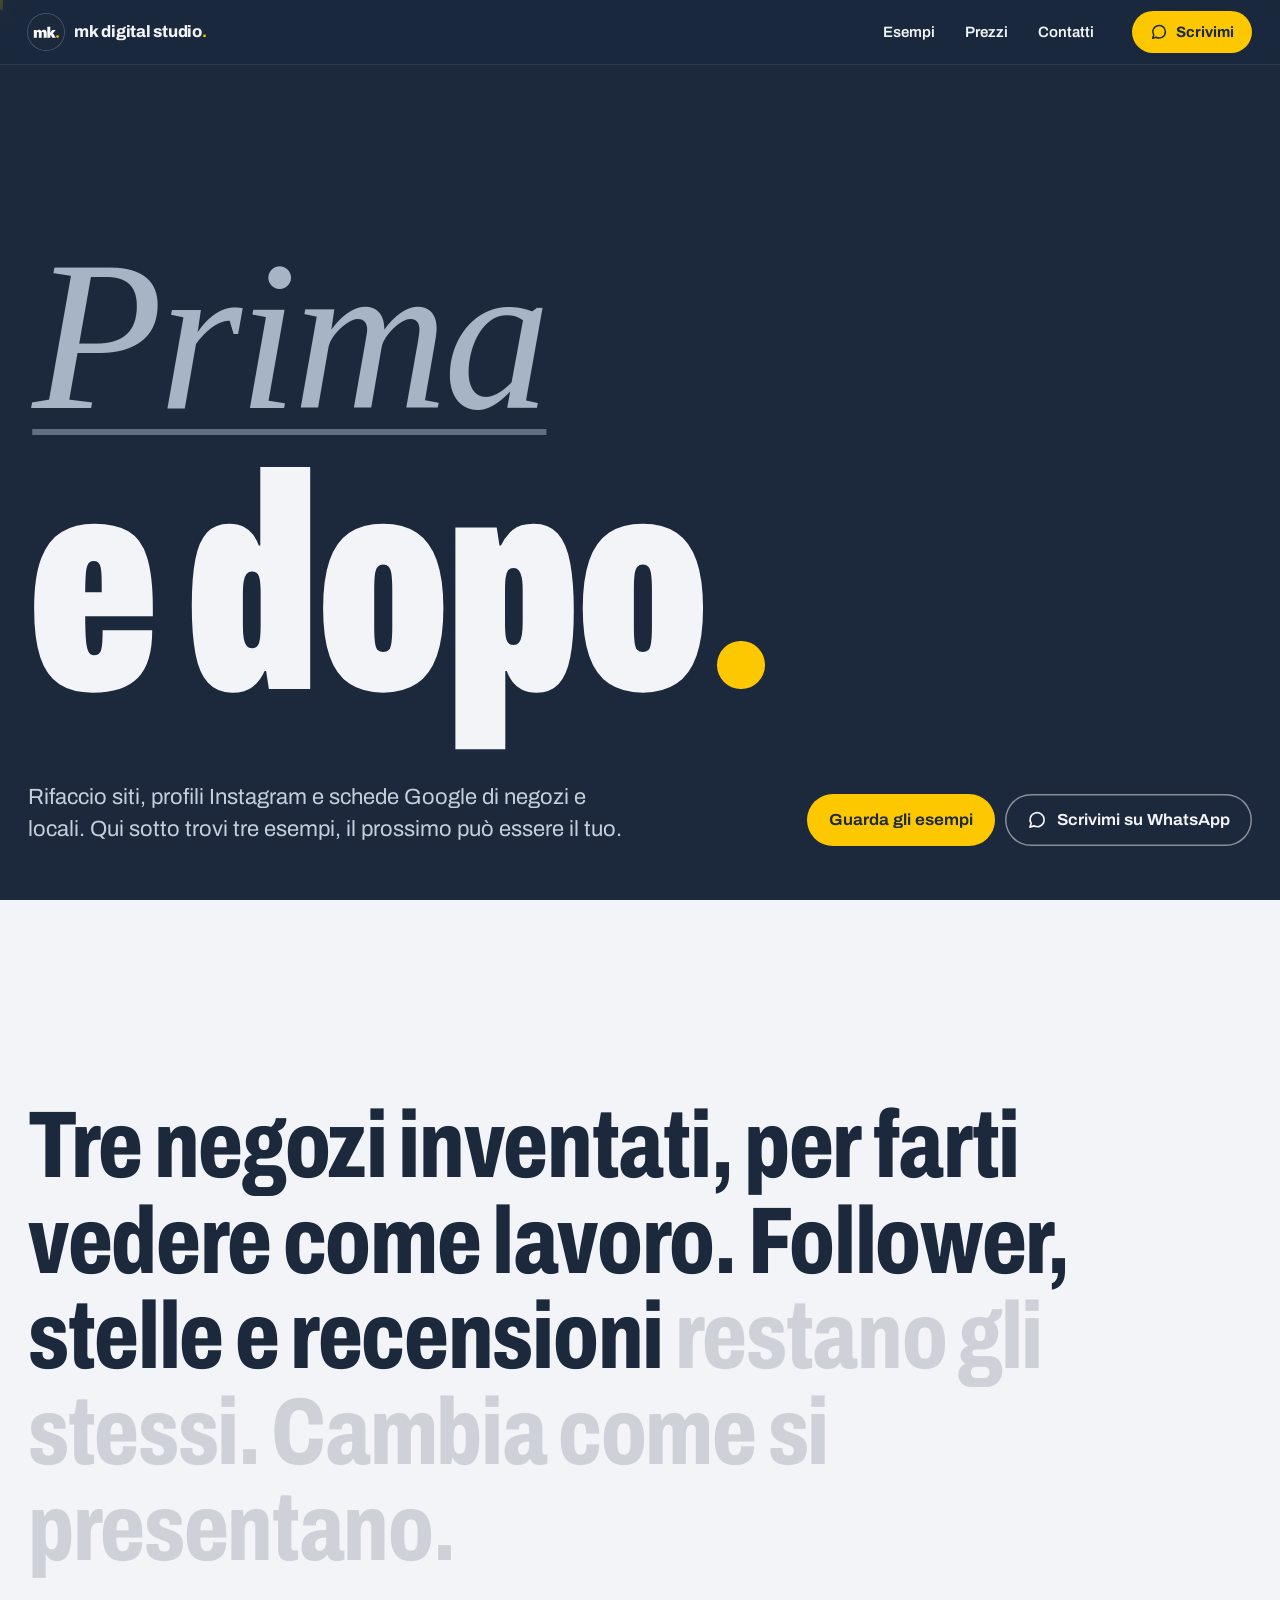
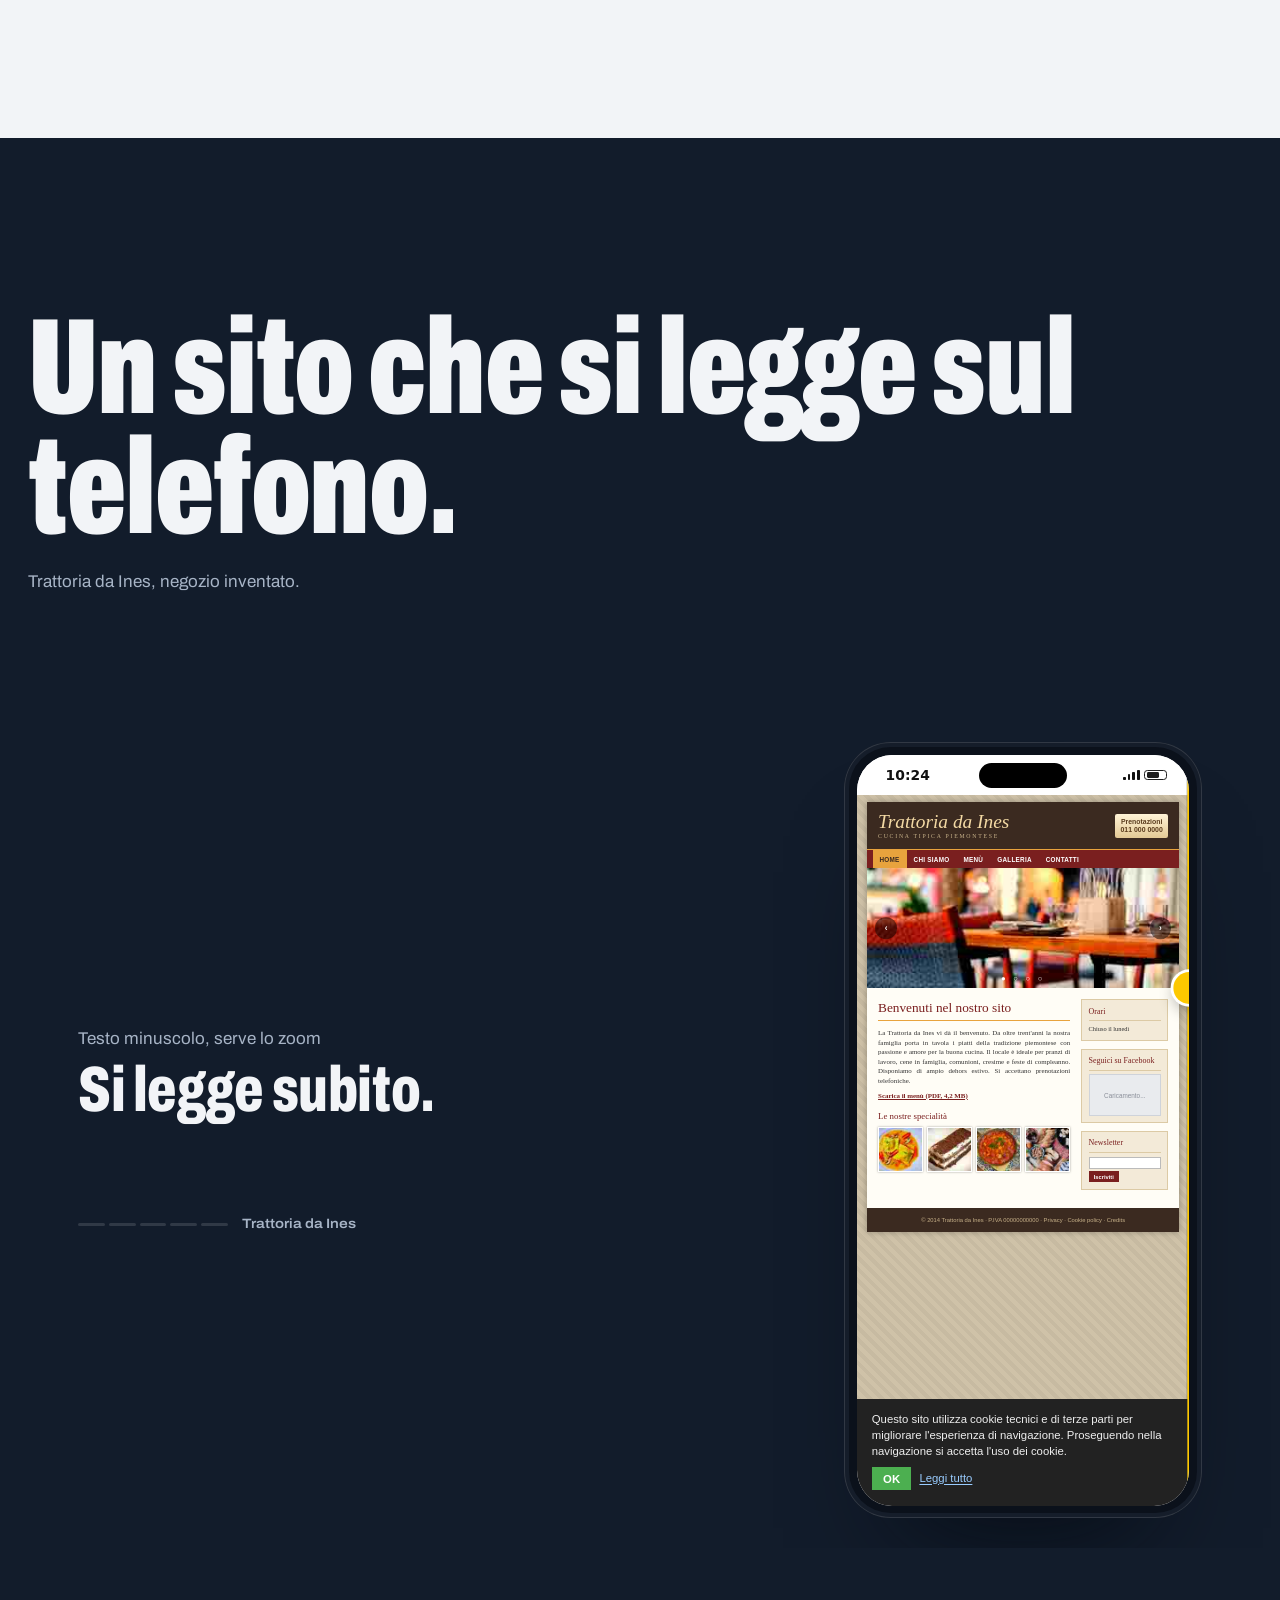
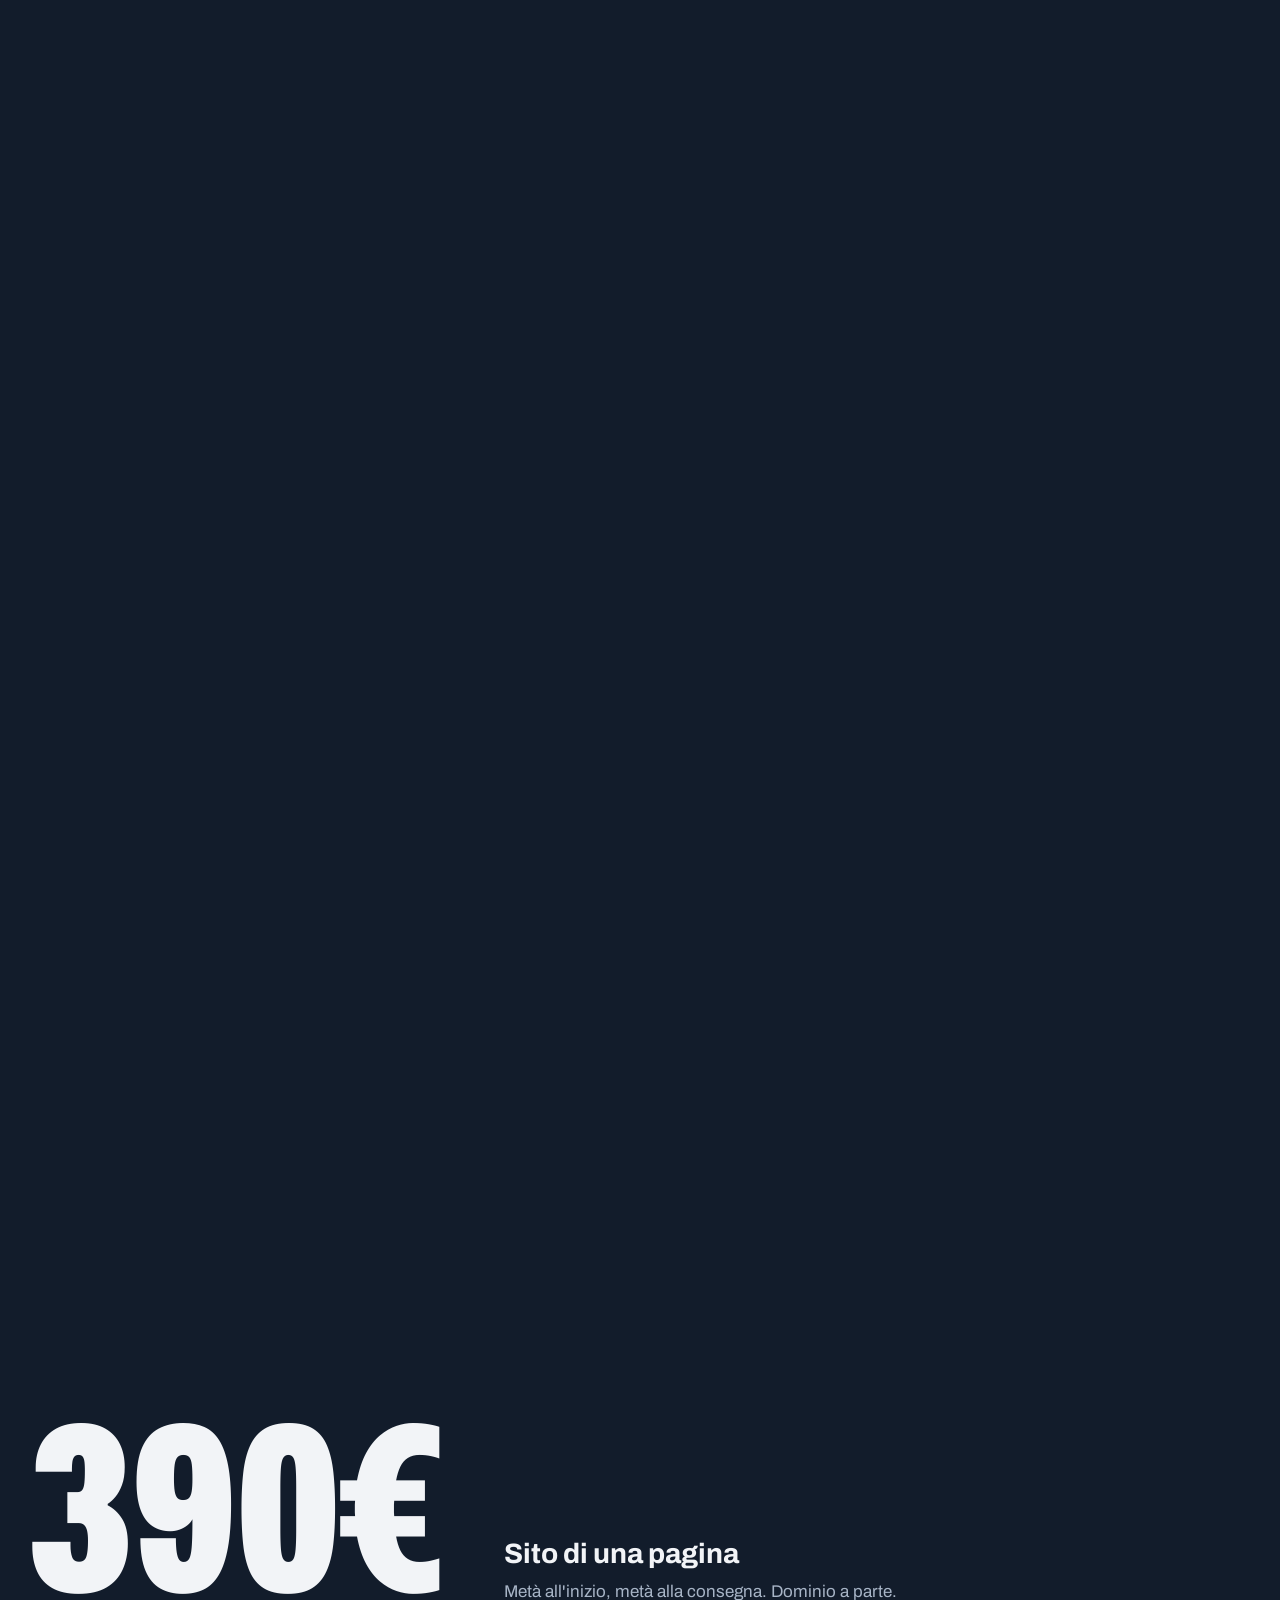
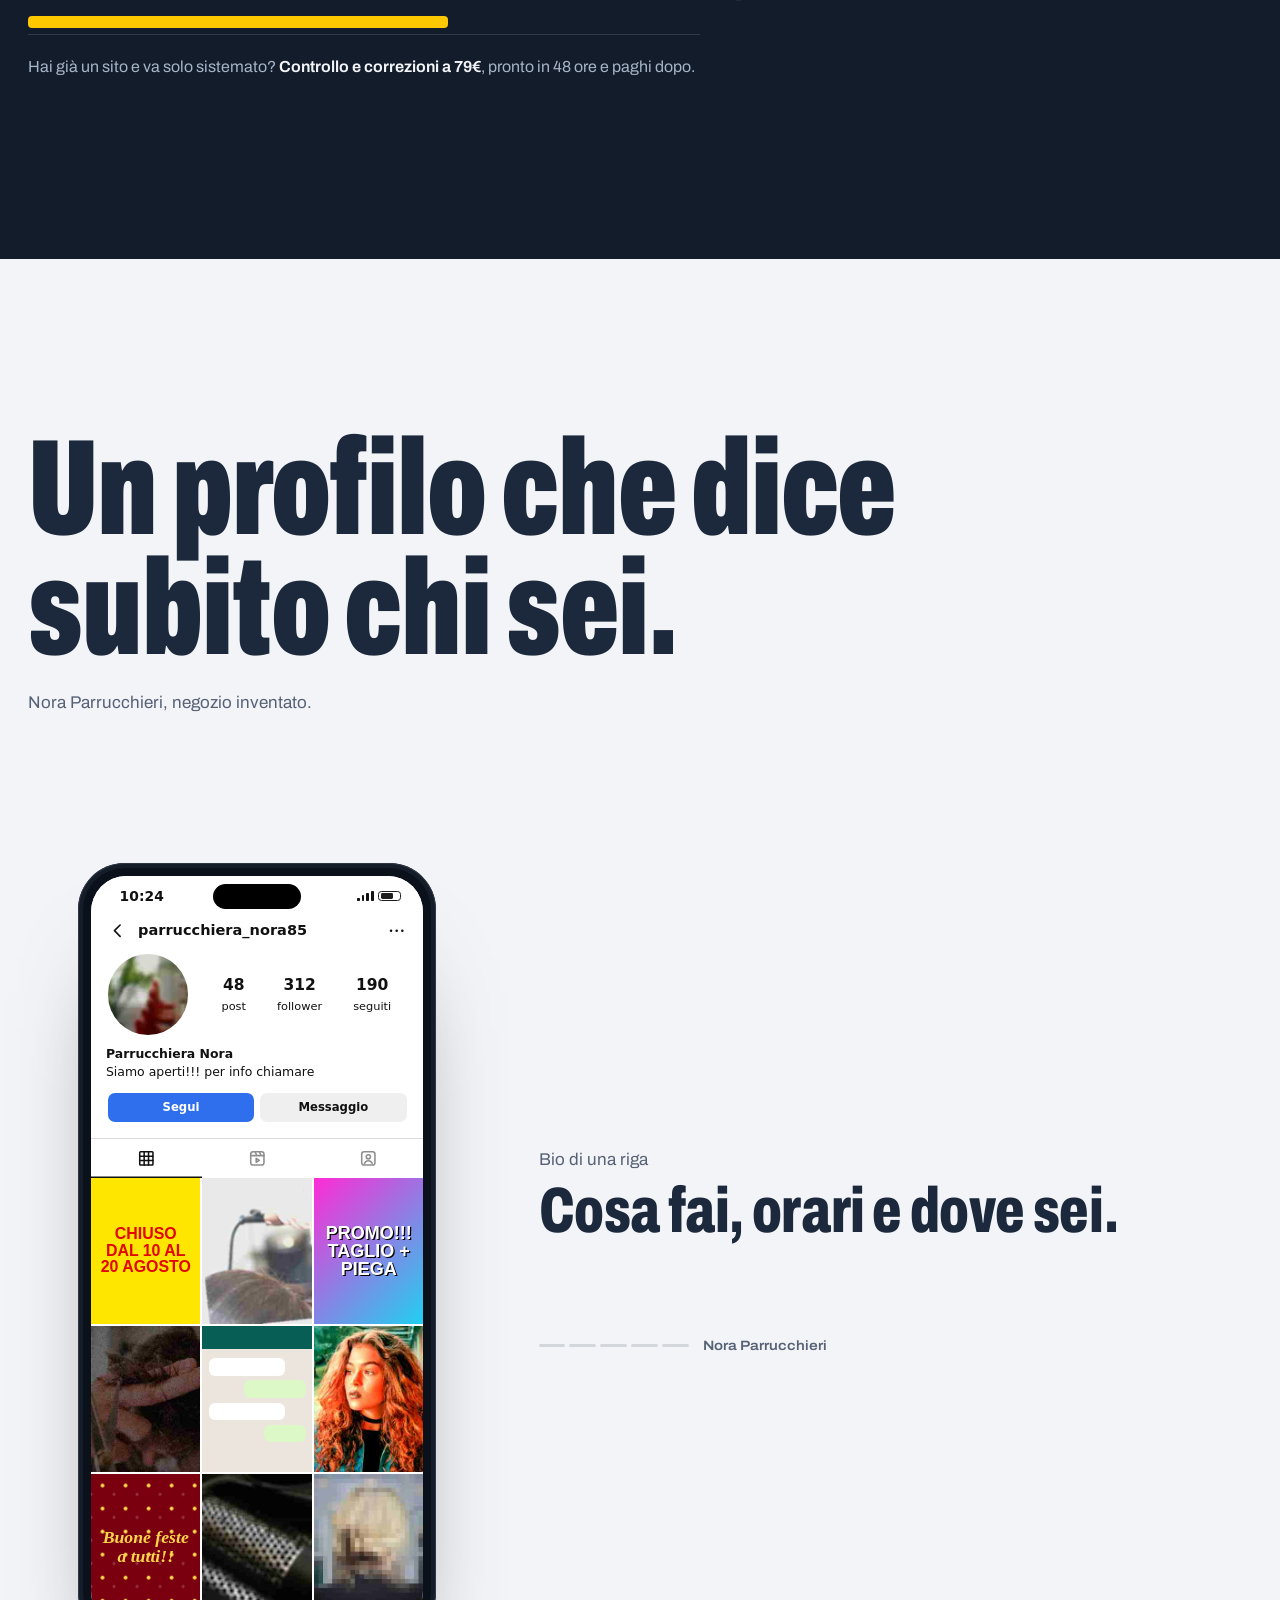
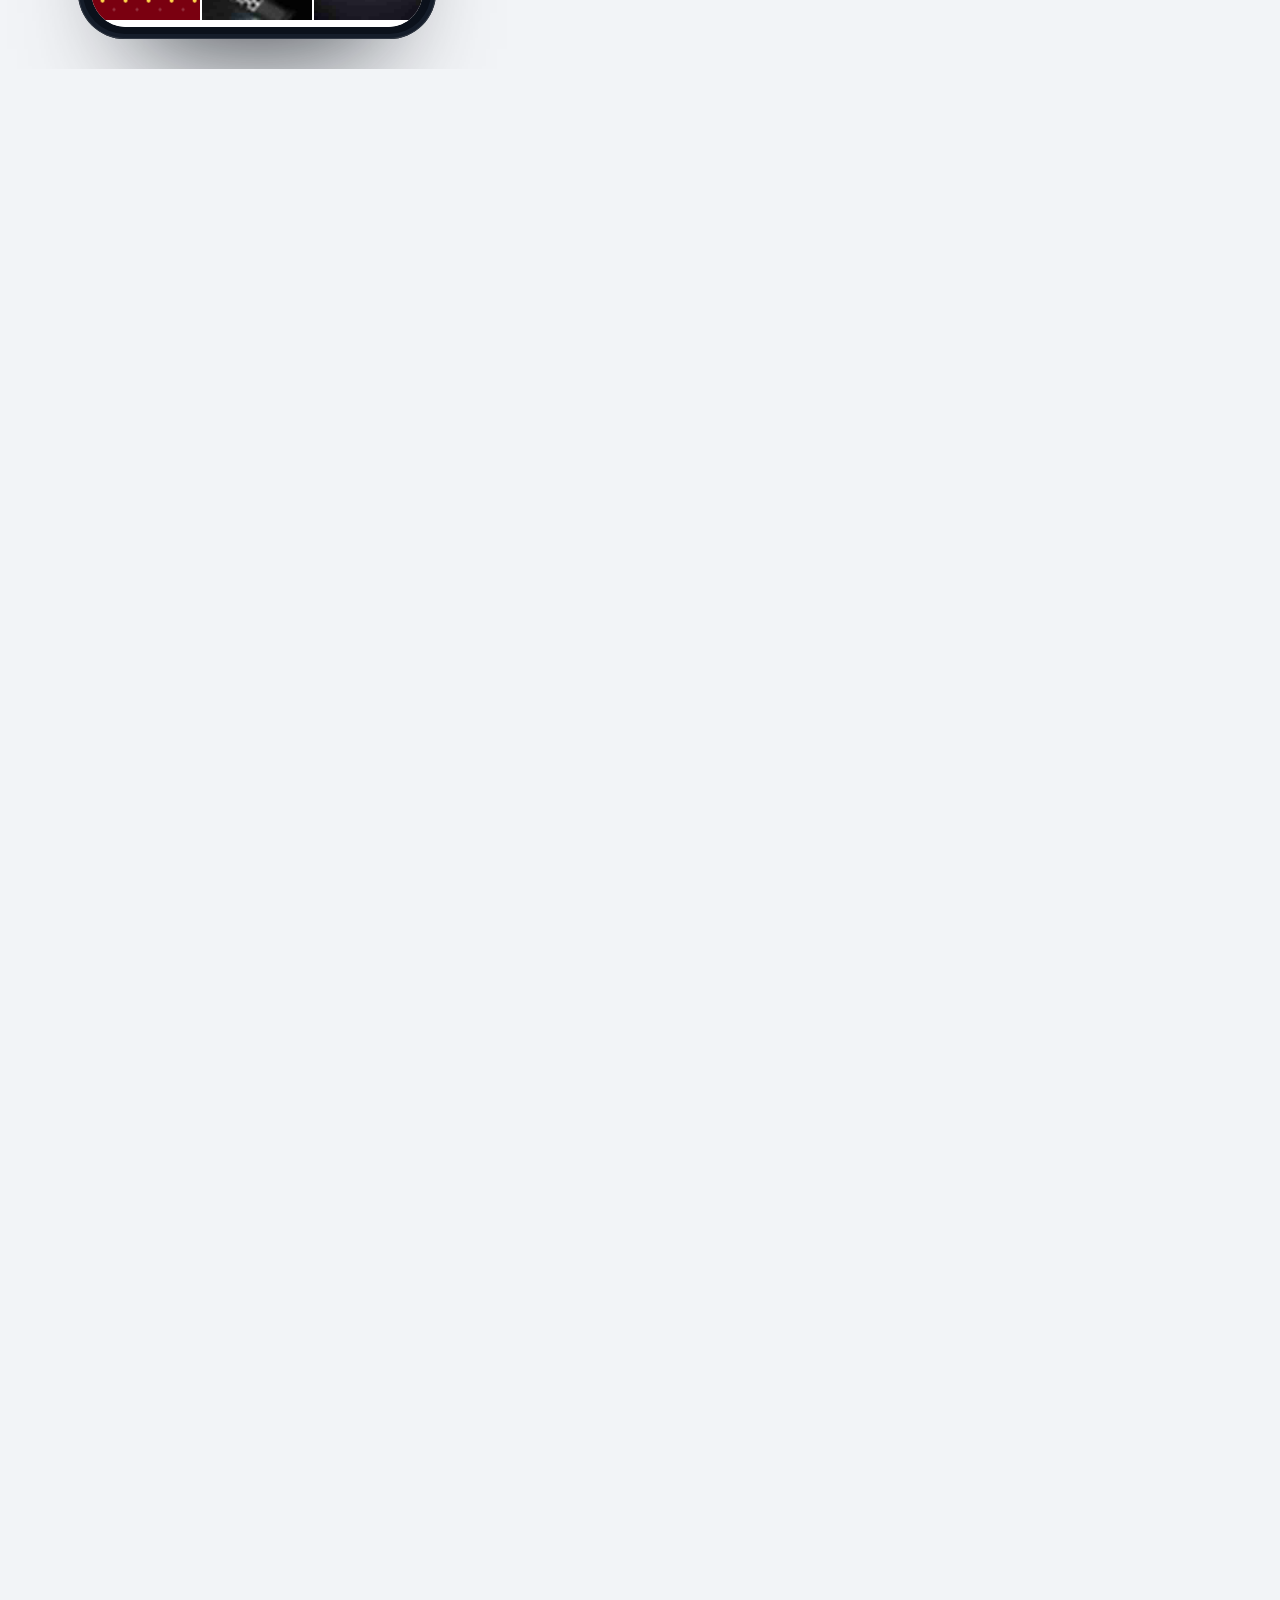
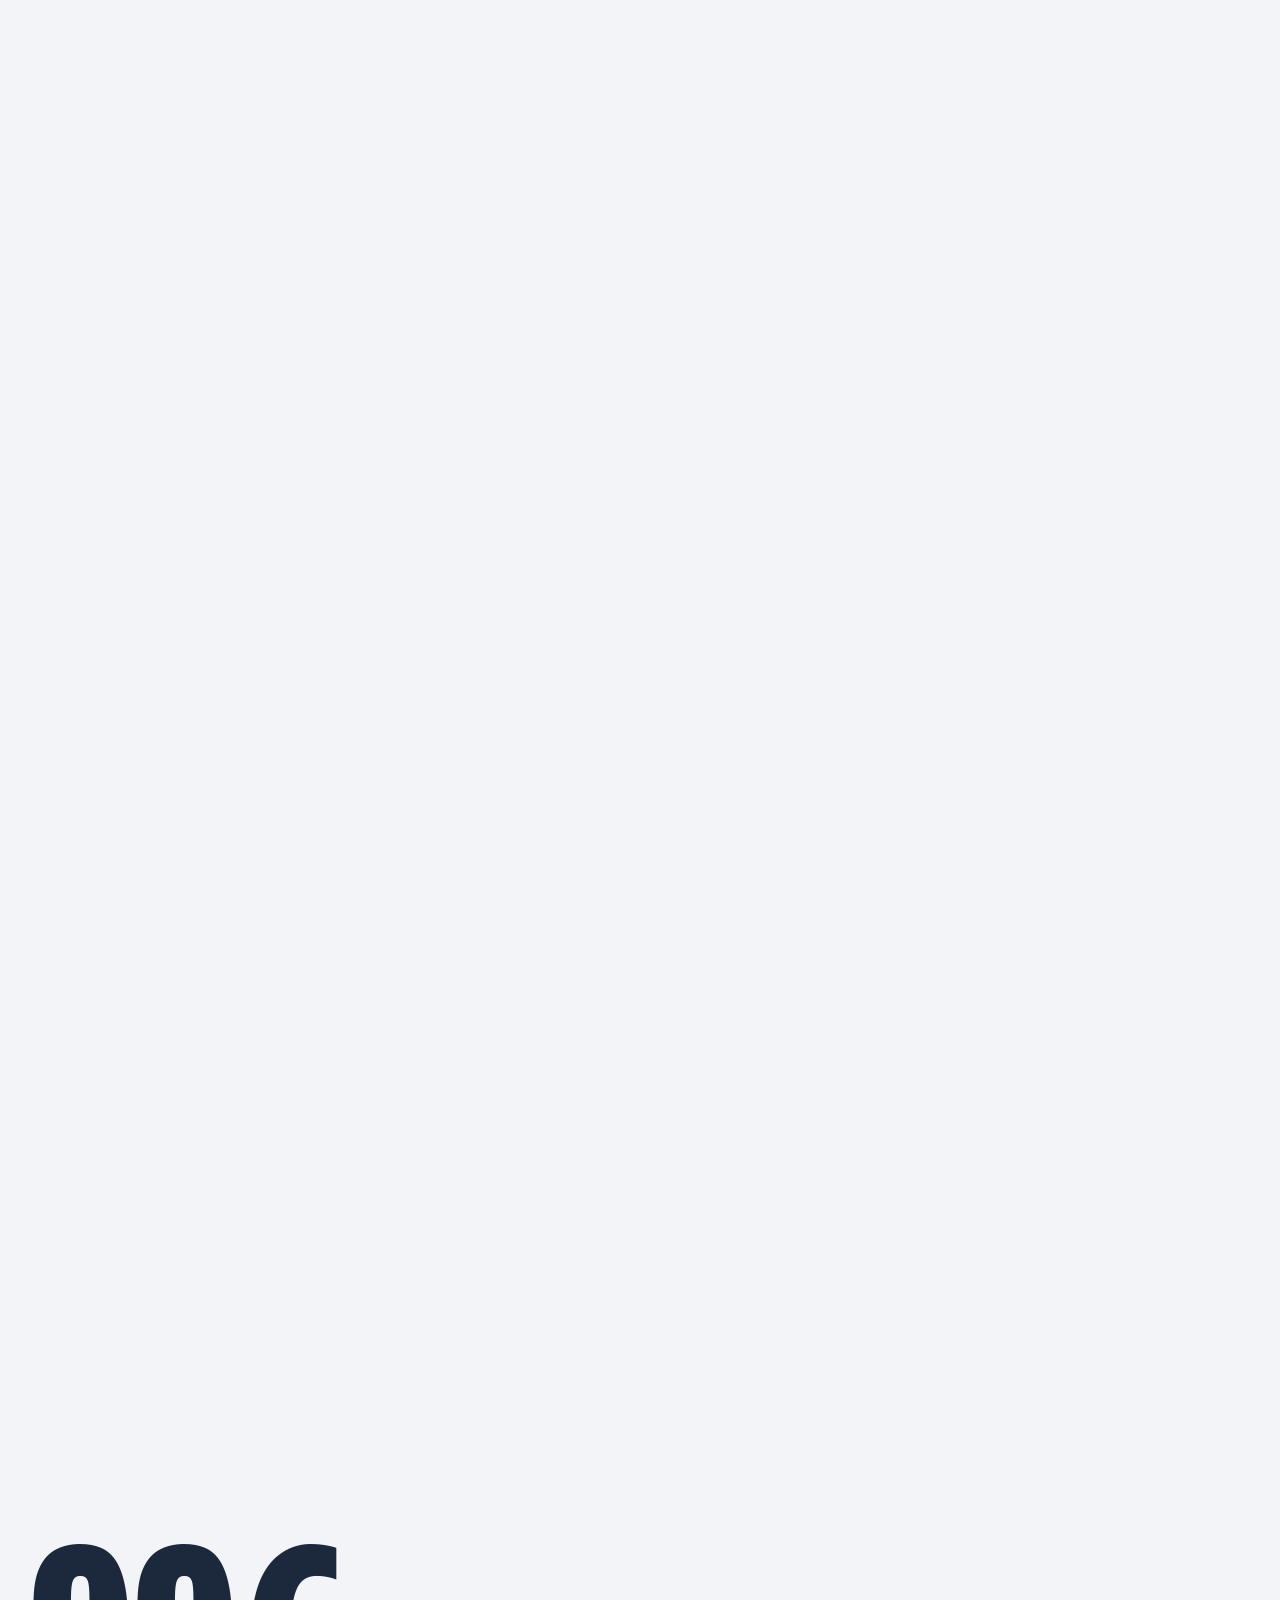
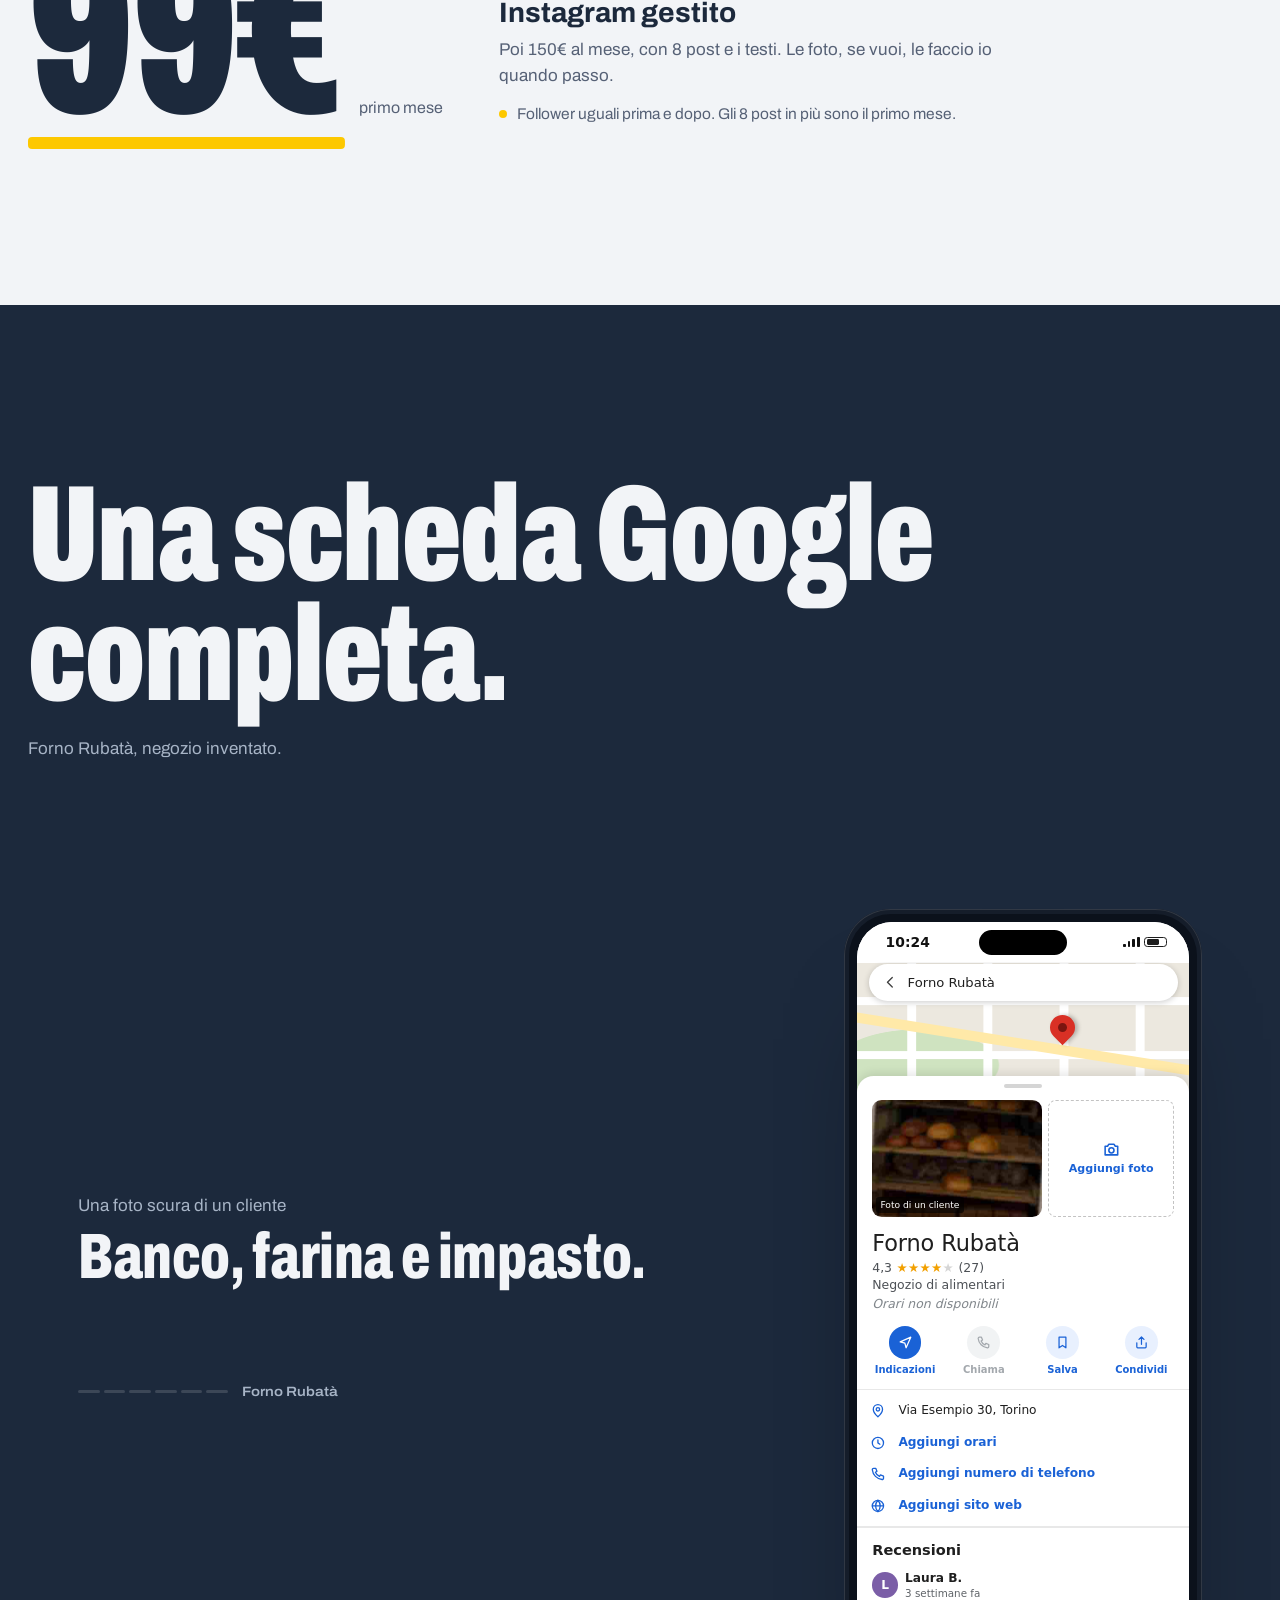
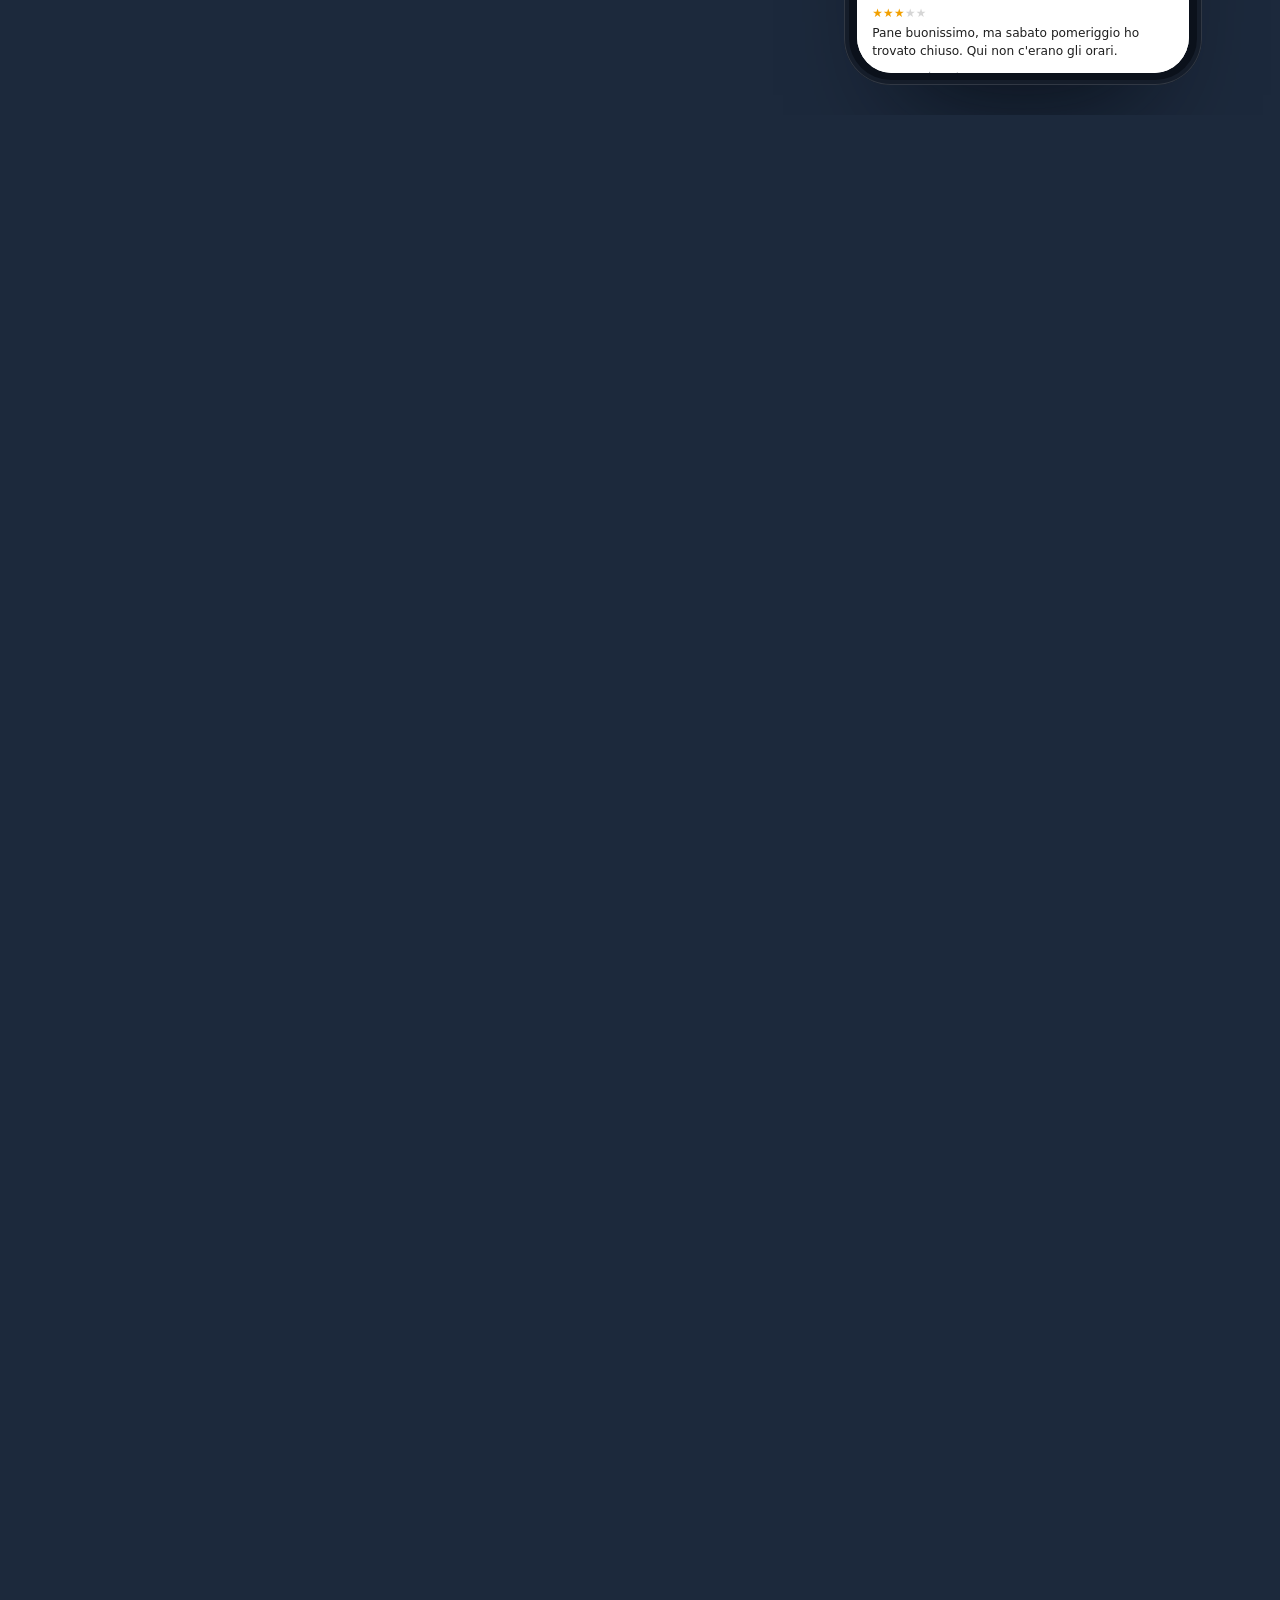
==== commit d269be55: "Rifà il portfolio come sito animato La pagina si apre come un vecchio sito del 2011 e la linea giall" ====
--- a/index.html
+++ b/index.html
@@ -4,420 +4,34 @@
 <meta charset="utf-8">
 <meta name="viewport" content="width=device-width, initial-scale=1, viewport-fit=cover">
 <title>Prima e dopo | mk digital studio</title>
-<meta name="description" content="Tre esempi prima e dopo su negozi inventati: un sito, un profilo Instagram e una scheda Google. Prova gratis sul tuo negozio in 48 ore.">
+<meta name="description" content="Siti, profili Instagram e schede Google per negozi e locali. Tre esempi prima e dopo, su negozi inventati.">
 <meta name="robots" content="noindex">
-<meta name="theme-color" content="#f4f5f7" media="(prefers-color-scheme: light)">
-<meta name="theme-color" content="#0c121b" media="(prefers-color-scheme: dark)">
+<meta name="theme-color" content="#1c293c">
+<link rel="canonical" href="https://maicol1623.github.io/portfolio/">
 <meta property="og:type" content="website">
-<meta property="og:locale" content="it_IT">
-<meta property="og:site_name" content="mk digital studio">
-<meta property="og:title" content="Tre esempi, prima e dopo">
-<meta property="og:description" content="Un sito, un profilo Instagram e una scheda Google. Sposta la linea gialla e guarda cosa cambia.">
 <meta property="og:url" content="https://maicol1623.github.io/portfolio/">
-<meta property="og:image" content="https://maicol1623.github.io/portfolio/og.jpg">
+<meta property="og:title" content="Prima e dopo | mk digital studio">
+<meta property="og:description" content="Tre esempi su negozi inventati: un sito, un profilo Instagram e una scheda Google.">
+<meta property="og:image" content="https://maicol1623.github.io/portfolio/og.jpg?v=2">
 <meta property="og:image:width" content="1200">
 <meta property="og:image:height" content="630">
-<meta property="og:image:alt" content="Tre telefoni con un sito, un profilo Instagram e una scheda Google, metà prima e metà dopo">
+<meta property="og:image:alt" content="Prima e dopo, mk digital studio">
+<meta property="og:locale" content="it_IT">
 <meta name="twitter:card" content="summary_large_image">
 <link rel="icon" href="favicon.svg" type="image/svg+xml">
 <link rel="apple-touch-icon" href="apple-touch-icon.png">
-<link rel="preconnect" href="https://fonts.googleapis.com">
-<link rel="preconnect" href="https://fonts.gstatic.com" crossorigin>
-<link rel="stylesheet" href="https://fonts.googleapis.com/css2?family=Archivo:wdth,wght@62..125,400..900&family=Bodoni+Moda:ital,opsz,wght@0,6..96,400..700;1,6..96,400..700&family=Instrument+Sans:wght@400..700&family=Instrument+Serif:ital@0;1&display=swap">
-<style>
-/* Layout: phone-first single column. Hero = headline + three split phones fanned out. Each case = title, a tall phone you scrub with the yellow line, a Prima/Dopo table and the price. From 900px: phone left, notes right and sticky.
-   Principles: the yellow line is the only loud thing on the page; width carries hierarchy (condensed display, normal text, expanded small labels); the wrapper stays quiet so the three shop designs can shine. */
-:root{
-  --paper:#f4f5f7; --card:#ffffff; --ink:#1c293c; --muted:#586274; --rule:#d8dde5;
-  --signal:#fdc800; --bezel:#121a27; --amt:#1c293c; --amt-bar:#fdc800;
-  --band:#1c293c; --on-band:#f3f5f8; --band-muted:#aeb8c7;
-  --f-display:"Archivo","Arial Narrow",system-ui,sans-serif;
-  --f-text:"Archivo",system-ui,-apple-system,"Segoe UI",Roboto,sans-serif;
-  --f-ui:system-ui,-apple-system,"Segoe UI",Roboto,"Helvetica Neue",Arial,sans-serif;
-}
-@media (prefers-color-scheme: dark){
-  :root:not([data-theme="light"]){
-    --paper:#0c121b; --card:#141c28; --ink:#e7ebf1; --muted:#98a3b4; --rule:#243045;
-    --bezel:#02050a; --amt:#fdc800; --amt-bar:rgba(253,200,0,.2); --band:#111a2a; --on-band:#eef1f6; --band-muted:#a5afbf; color-scheme:dark;
-  }
-}
-:root[data-theme="dark"]{
-  --paper:#0c121b; --card:#141c28; --ink:#e7ebf1; --muted:#98a3b4; --rule:#243045;
-  --bezel:#02050a; --amt:#fdc800; --amt-bar:rgba(253,200,0,.2); --band:#111a2a; --on-band:#eef1f6; --band-muted:#a5afbf; color-scheme:dark;
-}
-@property --x{syntax:'<percentage>';inherits:true;initial-value:50%}
-@property --h{syntax:'<percentage>';inherits:true;initial-value:50%}
-
-*{box-sizing:border-box}
-html{scroll-behavior:smooth}
-body{margin:0;background:var(--paper);color:var(--ink);font-family:var(--f-text);font-size:16px;line-height:1.5;-webkit-font-smoothing:antialiased;text-rendering:optimizeLegibility}
-body::before{content:"";position:fixed;inset:0 0 auto;height:env(safe-area-inset-top,0px);z-index:10;background:var(--paper)}
-.wrap{max-width:1120px;margin:0 auto;padding-left:max(16px,env(safe-area-inset-left,0px));padding-right:max(16px,env(safe-area-inset-right,0px))}
-:focus-visible{outline:3px solid var(--signal);outline-offset:2px}
-.sr{position:absolute;width:1px;height:1px;overflow:hidden;clip:rect(0 0 0 0);white-space:nowrap}
-.i{width:1em;height:1em;fill:none;stroke:currentColor;stroke-width:2;stroke-linecap:round;stroke-linejoin:round;flex:none}
-.lbl{font-stretch:118%;font-weight:640;font-size:13px;letter-spacing:.005em}
-
-/* top bar */
-.nav{position:sticky;top:env(safe-area-inset-top,0px);z-index:9;background:color-mix(in srgb,var(--paper) 86%,transparent);-webkit-backdrop-filter:saturate(1.5) blur(12px);backdrop-filter:saturate(1.5) blur(12px);border-bottom:1px solid var(--rule)}
-.nav .wrap{display:flex;align-items:center;gap:12px;height:58px}
-.brand{display:flex;align-items:center;gap:9px;color:var(--ink);text-decoration:none;font-weight:780;font-size:16px;letter-spacing:-.02em;white-space:nowrap}
-.brand svg{width:32px;height:32px;flex:none}
-.brand b{color:var(--signal)}
-.chips{margin-left:auto;display:flex;gap:6px}
-.chips a{font-stretch:112%;font-size:13px;font-weight:640;padding:7px 11px;border-radius:999px;color:var(--ink);text-decoration:none;border:1px solid var(--rule);background:var(--card);white-space:nowrap}
-.chips a[aria-current="true"]{background:var(--ink);color:var(--paper);border-color:var(--ink)}
-@media (max-width:500px){.brand span{display:none}}
-
-/* hero */
-.hero{display:grid;gap:8px;padding-block:34px 10px}
-h1{font-family:var(--f-display);font-stretch:64%;font-weight:880;font-size:clamp(58px,17.5vw,124px);line-height:.86;letter-spacing:-.008em;margin:0;text-wrap:balance}
-.lede{font-size:18.5px;line-height:1.45;color:var(--muted);max-width:30em;margin:18px 0 0;text-wrap:pretty}
-.lede b{color:var(--ink);font-weight:650}
-.fan{position:relative;width:100%;max-width:540px;margin:26px auto 0;aspect-ratio:1/1.02}
-.fp{--h:50%;position:absolute;top:5%;left:50%;width:37%;aspect-ratio:9/19;margin:0;background:var(--bezel);border-radius:13% / 6.2%;padding:2.6%;box-shadow:0 1px 0 rgba(255,255,255,.07) inset,0 34px 60px -32px rgba(10,18,32,.65);animation:wipe 1.6s cubic-bezier(.2,.7,.15,1) both}
-.fp .sc{position:relative;width:100%;height:100%;border-radius:10.5% / 5%;overflow:hidden;background:#fff}
-.fp img{position:absolute;inset:0;width:100%;height:100%;object-fit:cover;object-position:top;display:block}
-.fp img.a{clip-path:inset(0 0 0 var(--h))}
-.fp .ln{position:absolute;top:0;bottom:0;left:var(--h);width:2px;margin-left:-1px;background:var(--signal);box-shadow:0 0 0 1px rgba(28,41,60,.25)}
-.fp .ln::after{content:"";position:absolute;top:50%;left:50%;width:18px;height:18px;margin:-9px 0 0 -9px;border-radius:50%;background:var(--signal);box-shadow:0 0 0 2px #fff,0 4px 10px rgba(0,0,0,.3)}
-.fp1{transform:translateX(-122%) translateY(9%) rotate(-7deg);animation-delay:.35s}
-.fp2{top:0;width:43%;transform:translateX(-50%);z-index:2;animation-delay:.15s}
-.fp3{transform:translateX(22%) translateY(9%) rotate(7deg);animation-delay:.55s}
-@keyframes wipe{from{--h:94%}to{--h:50%}}
-.note{margin-top:26px;padding:16px 18px;background:var(--card);border:1px solid var(--rule);border-radius:18px;max-width:40em}
-.note b{display:block;font-size:16.5px;font-weight:700;line-height:1.3}
-.note p{margin:4px 0 0;font-size:15.5px;color:var(--muted)}
-@media (min-width:900px){
-  .hero{grid-template-columns:minmax(0,1fr) minmax(0,520px);column-gap:56px;align-items:center;padding-block:56px 20px}
-  .hero-text{grid-column:1}
-  .fan{grid-column:2;grid-row:1 / span 2;margin:0}
-  .note{grid-column:1;align-self:start;margin-top:0}
-}
-
-/* case */
-.case{padding-block:72px 6px;scroll-margin-top:calc(68px + env(safe-area-inset-top,0px))}
-.case-head{max-width:44em;margin-bottom:22px}
-.kicker{display:flex;align-items:center;gap:10px;margin:0 0 12px;color:var(--muted)}
-.kicker>span:last-child{min-width:0;text-wrap:balance}
-.kicker .pill{flex:none;background:var(--ink);color:var(--paper);border-radius:999px;padding:4px 11px}
-h2{font-family:var(--f-display);font-stretch:68%;font-weight:840;font-size:clamp(40px,11vw,72px);line-height:.9;letter-spacing:-.005em;margin:0;text-wrap:balance}
-.case-grid{display:grid;gap:30px}
-@media (min-width:900px){
-  .case-grid{grid-template-columns:minmax(0,390px) minmax(0,1fr);gap:72px;align-items:start}
-  .notes{position:sticky;top:calc(96px + env(safe-area-inset-top,0px))}
-}
-.phone-col{width:100%;max-width:390px;margin:0 auto}
-.ctrl{display:flex;align-items:center;justify-content:space-between;gap:10px;margin-bottom:12px;flex-wrap:wrap}
-.seg{display:inline-flex;background:var(--card);border:1px solid var(--rule);border-radius:999px;padding:3px}
-.seg button{font:640 13.5px/1 var(--f-text);font-stretch:110%;color:var(--muted);background:none;border:0;border-radius:999px;padding:10px 14px;cursor:pointer;transition:background-color .2s,color .2s}
-.seg button[aria-pressed="true"]{background:var(--ink);color:var(--paper)}
-.hint{display:flex;align-items:center;gap:7px;color:var(--muted)}
-.hint i{display:inline-block;width:3px;height:16px;border-radius:2px;background:var(--signal);box-shadow:0 0 0 1px rgba(28,41,60,.18)}
-.cap{font-size:14px;color:var(--muted);text-align:center;margin:14px auto 0;max-width:30em;text-wrap:balance}
-
-/* phone + slider */
-.cmp{--x:50%;background:var(--bezel);border-radius:44px;padding:9px;box-shadow:0 1px 0 rgba(255,255,255,.07) inset,0 30px 60px -34px rgba(10,18,32,.7)}
-.cmp.anim{transition:--x .55s cubic-bezier(.25,.8,.25,1)}
-.inner{position:relative;touch-action:pan-y;cursor:ew-resize;-webkit-user-select:none;user-select:none}
-.screen{position:relative;container-type:inline-size;overflow:clip;border-radius:35px;background:#fff}
-.stack{display:grid}
-.layer{grid-area:1/1;min-width:0;font-family:var(--f-ui);font-size:14px;font-size:calc(100cqw / 24);line-height:1.35;color:#111;overflow:hidden}
-.layer.after{clip-path:inset(0 0 0 var(--x))}
-.island{position:absolute;top:0;left:50%;transform:translateX(-50%);font-size:14px;font-size:calc(100cqw / 24);width:6.4em;height:1.75em;margin-top:.6em;border-radius:1em;background:#000;z-index:3;pointer-events:none}
-.ex{position:absolute;left:12px;bottom:12px;z-index:3;pointer-events:none;font:650 11px/1 var(--f-text);font-stretch:112%;color:#fff;background:rgba(17,24,39,.74);padding:6px 9px;border-radius:999px}
-.divider{position:absolute;top:0;bottom:0;left:var(--x);width:0;z-index:4;pointer-events:none}
-.divider::before{content:"";position:absolute;top:0;bottom:0;left:-1.5px;width:3px;background:var(--signal);box-shadow:0 0 0 1px rgba(28,41,60,.3)}
-.knob{position:sticky;top:calc(50vh - 26px);margin:150px 0 0 -26px;width:52px;height:52px;border-radius:50%;background:var(--signal);color:#1c293c;display:grid;place-items:center;box-shadow:0 0 0 3px #fff,0 10px 22px rgba(0,0,0,.35);pointer-events:auto;touch-action:none;cursor:grab;transition:transform .2s}
-.knob:hover{transform:scale(1.06)}
-.knob .i{width:26px;height:26px;stroke-width:2.6}
-.knob:focus-visible{outline:3px solid #1c293c;outline-offset:4px}
-.knob .t{position:absolute;top:50%;transform:translateY(-50%);background:#1c293c;color:#fff;font:650 11.5px/1 var(--f-text);font-stretch:112%;padding:7px 9px;border-radius:999px;white-space:nowrap;transition:opacity .2s;pointer-events:none}
-.knob .t.l{right:calc(100% + 12px)}
-.knob .t.r{left:calc(100% + 12px)}
-.edge-l .knob .t.l,.edge-r .knob .t.r{opacity:0}
-.drag .knob{cursor:grabbing;transform:scale(1.08)}
-
-/* notes */
-.pd{width:100%;border-collapse:collapse;font-size:16px;line-height:1.35}
-.pd caption{text-align:left;padding-bottom:12px;color:var(--muted)}
-.pd th{text-align:left;padding:0 0 9px;border-bottom:2px solid var(--ink);width:50%}
-.pd th:first-child{color:var(--muted)}
-.pd th:last-child{padding-left:16px}
-.pd td{padding:11px 0;border-bottom:1px solid var(--rule);vertical-align:top}
-.pd td:first-child{color:var(--muted);padding-right:16px}
-.pd td:last-child{padding-left:16px;font-weight:600;border-left:1px solid var(--rule)}
-.price{margin-top:30px;display:flex;justify-content:space-between;align-items:flex-start;gap:16px}
-.price>:first-child{flex:1 1 auto;min-width:0}
-.price>:last-child{flex:none}
-.price b{display:block;font-size:19px;line-height:1.25;font-weight:680}
-.price span{display:block;color:var(--muted);font-size:15px;margin-top:5px}
-.price strong{display:block;font-family:var(--f-display);font-stretch:64%;font-weight:900;font-size:64px;line-height:.84;white-space:nowrap;background:linear-gradient(transparent 50%,var(--amt-bar) 50% 94%,transparent 94%);padding:0 .03em;color:var(--amt)}
-.price small{display:block;text-align:right;margin-top:8px;color:var(--muted)}
-.alt{font-size:15px;color:var(--muted);margin:18px 0 0;padding-top:16px;border-top:1px solid var(--rule)}
-.alt b{color:var(--ink);font-weight:650}
-
-/* call to action */
-.cta{margin-top:84px;background:var(--band);color:var(--on-band)}
-.cta .wrap{padding-block:56px 60px}
-.cta h2{color:var(--on-band);max-width:9.5em}
-.cta p{color:var(--band-muted);font-size:18px;max-width:31em;margin:18px 0 0}
-.num{display:flex;flex-wrap:wrap;align-items:center;gap:12px 14px;margin-top:30px}
-.num .lbl{width:100%;color:var(--band-muted)}
-.num strong{width:100%;font-family:var(--f-display);font-stretch:64%;font-weight:880;font-size:clamp(56px,17vw,104px);line-height:.88;letter-spacing:-.005em;-webkit-user-select:all;user-select:all}
-.btn{font:680 15px/1 var(--f-text);border-radius:999px;padding:14px 19px;border:0;cursor:pointer;text-decoration:none;display:inline-flex;align-items:center;gap:9px}
-.btn .i{width:18px;height:18px}
-.btn.y{background:var(--signal);color:#1c293c}
-.btn.o{background:transparent;color:var(--on-band);box-shadow:inset 0 0 0 1.5px color-mix(in srgb,var(--on-band) 45%,transparent)}
-.cta .who{font-size:15px;color:var(--band-muted);margin:26px 0 0}
-.cta-grid{display:grid;gap:36px}
-.qr{margin:0;justify-self:start;display:grid;gap:12px;width:min(100%,236px);background:#fff;color:#1c293c;border-radius:20px;padding:18px 18px 15px}
-.qr svg{display:block;width:100%;height:auto;shape-rendering:crispEdges}
-.qr figcaption{font-size:13.5px;line-height:1.38;color:#3c4656;text-align:center;text-wrap:balance}
-@media (min-width:900px){.cta-grid{grid-template-columns:minmax(0,1fr) auto;column-gap:72px;align-items:center}.qr{width:268px}}
-footer .wrap{padding-block:30px 48px;display:grid;gap:10px;font-size:13.5px;color:var(--muted)}
-footer p{margin:0;max-width:64em}
-footer a{color:inherit}
-.credits summary{width:fit-content;cursor:pointer;font-size:12.5px;padding:4px 0}
-.credits p{margin-top:6px;font-size:12.5px}
-@media (prefers-reduced-motion: reduce){html{scroll-behavior:auto}.cmp.anim{transition:none}.fp{animation:none}.tn-badge svg{animation:none}.knob,.seg button{transition:none}}
-
-/* ===== shared phone bits: fixed colors, they are screens ===== */
-.sb{display:flex;align-items:center;justify-content:space-between;height:2.9em;padding:0 1.65em 0 2.05em;font-weight:650;font-size:1em;letter-spacing:.01em;position:relative;z-index:1}
-.sb.dk{color:#111}.sb.lt{color:#fff}
-.sbi{display:flex;align-items:center;gap:.35em}
-.sig{display:flex;align-items:flex-end;gap:.13em;height:.72em}
-.sig i{display:block;width:.2em;background:currentColor;border-radius:.06em}
-.sig i:nth-child(1){height:35%}.sig i:nth-child(2){height:58%}.sig i:nth-child(3){height:80%}.sig i:nth-child(4){height:100%}
-.bat{display:block;width:1.6em;height:.78em;border:.09em solid currentColor;border-radius:.24em;position:relative;opacity:.95}
-.bat::after{content:"";position:absolute;top:.1em;bottom:.1em;left:.1em;right:30%;background:currentColor;border-radius:.1em}
-
-/* ===== Trattoria, prima: a 2014 desktop template squeezed on a phone ===== */
-.to{background:#cfc2a8 repeating-linear-gradient(45deg,rgba(0,0,0,.04) 0 .3em,transparent .3em .6em)}
-.to .sb{background:#fff}
-.to-page{font-family:Georgia,"Times New Roman",serif;font-size:.4em;margin:1.3em 3% 0;background:#fffdf6;color:#333;box-shadow:0 0 1.2em rgba(0,0,0,.28);line-height:1.38}
-.to-head{display:flex;justify-content:space-between;align-items:center;gap:1em;background:#3b2a20;padding:1.7em 2em;border-bottom:.35em solid #e8a33d}
-.to-logo{font-size:3.5em;color:#f3d9a4;font-style:italic;line-height:1}
-.to-logo small{display:block;font-size:.3em;font-style:normal;letter-spacing:.3em;color:#c9b38a;text-transform:uppercase;margin-top:.5em}
-.to-tel{background:linear-gradient(#fff3d6,#e3c995);color:#5a3b1c;font:700 1.25em/1.2 Arial,sans-serif;padding:.55em .8em;border-radius:.3em;filter:blur(.035em);text-align:center}
-.to-nav{display:flex;flex-wrap:wrap;background:#7a1f1f;padding:0 1em}
-.to-nav span{color:#fff;font:700 1.15em Arial,sans-serif;padding:.85em 1.1em;text-transform:uppercase;letter-spacing:.04em}
-.to-nav span.on{background:#e8a33d;color:#3b2a20}
-.to-slider{position:relative}
-.to-slider img{display:block;width:100%;aspect-ratio:2.6/1;object-fit:cover}
-.to-slider .arr{position:absolute;top:50%;transform:translateY(-50%);width:2.6em;height:2.6em;border-radius:50%;background:rgba(0,0,0,.5);color:#fff;display:grid;place-items:center;font:700 1.5em/1 Arial,sans-serif}
-.to-slider .l{left:1em}.to-slider .r{right:1em}
-.to-slider .dots{position:absolute;bottom:.7em;left:0;right:0;text-align:center;color:#fff;font:1.4em Arial,sans-serif;letter-spacing:.35em}
-.to-cols{display:grid;grid-template-columns:minmax(0,1fr) 30%;gap:2em;padding:2em}
-.to-main h4{font-size:2.4em;color:#7a1f1f;font-weight:400;margin:0 0 .5em;border-bottom:.08em solid #e8a33d;padding-bottom:.2em}
-.to-main p{font-size:1.25em;margin:0 0 .8em;text-align:justify}
-.to-main a{color:#7a1f1f;text-decoration:underline;font-weight:700}
-.to-main h5{font-size:1.6em;color:#7a1f1f;font-weight:400;margin:1.1em 0 .5em}
-.to-gal{display:grid;grid-template-columns:repeat(4,1fr);gap:.7em}
-.to-gal img{width:100%;aspect-ratio:1;object-fit:cover;border:.25em solid #fff;box-shadow:0 0 .4em rgba(0,0,0,.35);display:block}
-.to-w{background:#f3ead8;border:1px solid #dccaa5;padding:1em;margin-bottom:1.2em;font-size:1.15em}
-.to-w b{display:block;color:#7a1f1f;font-size:1.25em;font-weight:400;margin-bottom:.5em;border-bottom:1px solid #dccaa5;padding-bottom:.3em}
-.to-fb{display:grid;place-items:center;height:6.5em;background:#e9ebee;border:1px solid #cfd3da;color:#8a8f99;font:1em Arial,sans-serif;text-align:center}
-.to-inp{display:block;height:1.9em;background:#fff;border:1px solid #bbb;margin:.4em 0}
-.to-btn{display:inline-block;background:#7a1f1f;color:#fff;font:700 .9em Arial,sans-serif;padding:.45em .9em}
-.to-foot{background:#3b2a20;color:#c9b38a;text-align:center;font:1.05em/1.4 Arial,sans-serif;padding:1.3em}
-.to-cookie{margin-top:1.4em;background:#222;color:#eee;font:400 .82em/1.42 Arial,Helvetica,sans-serif;padding:1.1em 1.3em 1.4em}
-.to-cookie .ok{display:inline-block;background:#4caf50;color:#fff;padding:.3em 1em;margin:.7em .7em 0 0;font-weight:700}
-.to-cookie u{color:#9cf}
-
-/* ===== Trattoria, dopo: editorial mobile site ===== */
-.tn{background:#eef0eb;color:#191b18;font-family:"Instrument Sans",var(--f-ui)}
-.tn-top{background:#1e3a30;color:#eef0eb;padding-bottom:4.6em}
-.tn-nav{display:flex;justify-content:space-between;align-items:center;padding:.4em 1.5em 0}
-.tn-mark{font-family:"Instrument Serif",Georgia,serif;font-style:italic;font-size:1.65em;line-height:1;letter-spacing:-.01em}
-.tn-burger{display:grid;gap:.3em;width:1.55em}
-.tn-burger i{display:block;height:.12em;background:currentColor;border-radius:.1em}
-.tn-hero{padding:2.6em 1.5em 0}
-.tn-kick{font-size:.82em;color:#d2b47a;margin:0 0 1em}
-.tn-h{font-family:"Instrument Serif",Georgia,serif;font-weight:400;font-size:3.45em;line-height:.92;letter-spacing:-.018em;margin:0}
-.tn-pic{position:relative;margin:-3.4em 1.5em 0}
-.tn-pic img{display:block;width:100%;aspect-ratio:5/4;object-fit:cover;border-radius:.3em}
-.tn-badge{position:absolute;right:-.7em;top:-2.9em;width:6em;height:6em;border-radius:50%;background:#a32a2f;color:#f6ece0;display:grid;place-items:center;box-shadow:0 .5em 1.2em rgba(0,0,0,.22)}
-.tn-badge svg{position:absolute;inset:0;width:100%;height:100%;animation:spin 24s linear infinite}
-.tn-badge text{font-family:"Instrument Sans",var(--f-ui);font-size:10.6px;font-weight:600;letter-spacing:.6px;fill:currentColor}
-.tn-badge b{width:.62em;height:.62em;border-radius:50%;background:#8be29d;box-shadow:0 0 0 .32em rgba(139,226,157,.25)}
-@keyframes spin{to{transform:rotate(360deg)}}
-.tn-acts{display:grid;grid-template-columns:1.2fr 1fr 1fr;gap:.45em;padding:1.35em 1.5em .2em}
-.tn-acts span{display:flex;align-items:center;justify-content:center;gap:.4em;height:3.1em;border-radius:2em;border:1px solid #c8ccc2;font-size:.84em;font-weight:600;color:#1e3a30;background:#fff;white-space:nowrap}
-.tn-acts .pri{background:#1e3a30;border-color:#1e3a30;color:#eef0eb}
-.tn-acts .i{width:1.2em;height:1.2em}
-.tn-sec{padding:2.2em 1.5em 0}
-.tn-sh{display:flex;align-items:baseline;justify-content:space-between;border-bottom:1px solid #191b18;padding-bottom:.5em;margin-bottom:1.15em}
-.tn-sh h4{font-family:"Instrument Serif",Georgia,serif;font-weight:400;font-size:2.05em;line-height:1;margin:0;letter-spacing:-.01em}
-.tn-sh span{font-size:.8em;color:#5c6158}
-.tn-feat{margin:0 0 .4em}
-.tn-feat img{display:block;width:100%;aspect-ratio:16/10;object-fit:cover;border-radius:.3em}
-.tn-feat figcaption{display:flex;justify-content:space-between;align-items:baseline;gap:.6em;margin-top:.65em;font-size:.95em}
-.tn-feat figcaption b{font-weight:600}
-.tn-feat figcaption small{display:block;font-size:.84em;color:#5c6158;font-weight:400;margin-top:.15em}
-.tn-feat figcaption em{font-style:normal;font-weight:600;font-variant-numeric:tabular-nums}
-.tn-list{margin:0}
-.tn-list dt{font-family:"Instrument Serif",Georgia,serif;font-style:italic;font-size:1.3em;color:#a32a2f;margin:1.05em 0 .25em}
-.tn-list dd{display:flex;align-items:baseline;gap:.45em;margin:0;padding:.34em 0;font-size:.95em}
-.tn-list dd i{flex:1;border-bottom:1px dotted #8d9387;transform:translateY(-.28em)}
-.tn-list dd em{font-style:normal;font-variant-numeric:tabular-nums;font-weight:600}
-.tn-btn{display:flex;justify-content:center;align-items:center;height:3.1em;margin-top:1.3em;border:1px solid #191b18;border-radius:2em;font-size:.88em;font-weight:600}
-.tn-strip-h{display:flex;justify-content:space-between;align-items:baseline;padding:2.3em 1.5em .8em}
-.tn-strip-h b{font-family:"Instrument Serif",Georgia,serif;font-weight:400;font-size:1.45em}
-.tn-strip-h span{font-size:.8em;color:#5c6158}
-.tn-strip{display:grid;grid-template-columns:repeat(3,44%);gap:.55em;padding-left:1.5em;overflow:hidden}
-.tn-strip figure{margin:0}
-.tn-strip img{width:100%;aspect-ratio:4/5;object-fit:cover;border-radius:.3em;display:block}
-.tn-strip figcaption{font-size:.78em;margin-top:.45em;color:#3c4039}
-.tn-quote{margin:2.4em 0 0;background:#1e3a30;color:#eef0eb;padding:2.3em 1.5em 2.5em}
-.tn-quote p{font-family:"Instrument Serif",Georgia,serif;font-size:2.15em;line-height:1.02;margin:0;letter-spacing:-.01em}
-.tn-quote cite{display:block;margin-top:1em;font-style:normal;font-size:.82em;color:#d2b47a}
-.tn-dehors{position:relative}
-.tn-dehors img{display:block;width:100%;aspect-ratio:4/5;object-fit:cover}
-.tn-dehors::after{content:"";position:absolute;inset:55% 0 0;background:linear-gradient(transparent,rgba(10,16,12,.6))}
-.tn-dehors p{position:absolute;left:1.15em;right:1.15em;bottom:1.1em;margin:0;color:#fff;font-family:"Instrument Serif",Georgia,serif;font-size:1.9em;line-height:1;z-index:1}
-.tn-map{position:relative;height:10.5em;border-radius:.3em;overflow:hidden;margin:0 0 1em;background:
-  linear-gradient(90deg,transparent calc(50% - .32em),#fbfcf9 calc(50% - .32em) calc(50% + .32em),transparent calc(50% + .32em)) .8em 0/5.4em 100%,
-  linear-gradient(0deg,transparent calc(50% - .28em),#fbfcf9 calc(50% - .28em) calc(50% + .28em),transparent calc(50% + .28em)) 0 .6em/100% 3.8em,
-  radial-gradient(ellipse 5.5em 2.7em at 82% 78%,#bfd2b5 98%,transparent 100%),#dfe3d9}
-.tn-map::before{content:"";position:absolute;left:-15%;right:-15%;top:30%;height:1.1em;background:#b9cfd6;transform:rotate(-12deg);border-radius:1em}
-.tn-map::after{content:"";position:absolute;left:-10%;right:-10%;top:64%;height:.75em;background:#fbfcf9;transform:rotate(8deg)}
-.tn-pin{position:absolute;left:47%;top:38%;width:1.9em;height:1.9em;border-radius:50% 50% 50% 0;background:#a32a2f;transform:rotate(-45deg);z-index:1;box-shadow:.15em .15em .35em rgba(0,0,0,.28)}
-.tn-pin::after{content:"";position:absolute;inset:.58em;border-radius:50%;background:#eef0eb}
-.tn-addr b{display:block;font-size:1em;font-weight:600}
-.tn-addr span{display:block;font-size:.85em;color:#5c6158;margin-top:.1em}
-.tn-hours{width:100%;border-collapse:collapse;margin-top:1.1em;font-size:.88em}
-.tn-hours th{text-align:left;font-weight:600;padding:.55em 0;border-top:1px solid #c8ccc2}
-.tn-hours td{text-align:right;padding:.55em 0;border-top:1px solid #c8ccc2;font-variant-numeric:tabular-nums}
-.tn-foot{margin-top:2.4em;background:#191b18;color:#eef0eb;padding:2.2em 1.5em 3.8em}
-.tn-foot .tn-mark{font-size:3.4em;display:block}
-.tn-foot small{display:block;color:#9aa093;margin-top:.7em;font-size:.78em}
-
-/* ===== Instagram-style profile ===== */
-.ig{background:#fff;color:#111}
-.ig-top{display:flex;align-items:center;gap:.8em;padding:.35em 1.2em .55em}
-.ig-top .i{width:1.4em;height:1.4em}
-.ig-top .h{flex:1;font-weight:700;font-size:1.05em;overflow:hidden;text-overflow:ellipsis;white-space:nowrap}
-.ig-head{display:flex;align-items:center;gap:1.3em;padding:.45em 1.2em .2em}
-.ig-av{width:5.8em;height:5.8em;border-radius:50%;object-fit:cover;flex:none;display:block}
-.ig-av.mono{display:grid;place-items:center;background:#3e1f35;color:#f1e7de;font-family:"Bodoni Moda",Didot,"Bodoni 72",serif;box-shadow:0 0 0 .2em #fff,0 0 0 .32em #cdb497}
-.ig-av.mono span{font-size:3em;line-height:1;font-weight:500;margin-top:-.06em}
-.ig-stats{flex:1;display:flex;justify-content:space-around;text-align:center}
-.ig-stats b{display:block;font-size:1.12em;font-weight:700}
-.ig-stats span{font-size:.82em}
-.ig-bio{padding:.6em 1.2em 0;font-size:.9em;line-height:1.4}
-.ig-bio b{display:block;font-weight:700}
-.ig-bio .cat{display:block;color:#737373}
-.ig-bio p{margin:.05em 0}
-.ig-bio .lnk{display:flex;align-items:center;gap:.3em;color:#00376b;font-weight:600}
-.ig-bio .lnk .i{width:1em;height:1em}
-.ig-btns{display:flex;gap:.4em;padding:.85em 1.2em .3em}
-.ig-btns span{flex:1;text-align:center;background:#efefef;border-radius:.6em;padding:.58em 0;font-weight:650;font-size:.84em}
-.ig-btns .p{background:#2f6fed;color:#fff}
-.ig-hl{display:flex;gap:.8em;padding:.9em 1.2em .95em;overflow:hidden}
-.ig-hl>div{display:flex;flex-direction:column;align-items:center;gap:.35em;font-size:.76em;width:5em;flex:none}
-.ig-hl .c{width:5.3em;height:5.3em;border-radius:50%;border:.1em solid #d8d8d8;padding:.22em;display:block}
-.ig-hl .c b{width:100%;height:100%;border-radius:50%;display:grid;place-items:center;background:#efe4dc;color:#3e1f35}
-.ig-hl .c b .i{width:2.2em;height:2.2em;stroke-width:1.5}
-.ig-hl .c b.eu{font:500 2.3em/1 "Bodoni Moda",Didot,serif}
-.ig-tabs{display:grid;grid-template-columns:repeat(3,1fr);border-top:1px solid #dbdbdb;height:2.9em;align-items:stretch}
-.ig-tabs span{display:grid;place-items:center;color:#8e8e8e}
-.ig-tabs span.on{color:#111;box-shadow:inset 0 -.1em 0 #111}
-.ig-tabs .i{width:1.35em;height:1.35em}
-.ig-grid{display:grid;grid-template-columns:repeat(3,1fr);gap:2px}
-.ig-grid>*{aspect-ratio:3/4;overflow:hidden;position:relative;display:block;width:100%;min-width:0}
-.ig-grid img{object-fit:cover;height:100%}
-.tl{display:flex;flex-direction:column;justify-content:center;align-items:center;text-align:center;padding:.6em;line-height:1.05}
-.tl-chiuso{background:#ffe600;color:#e10600;font:900 1.15em/1.02 Arial,Helvetica,sans-serif;text-transform:uppercase}
-.tl-promo{background:linear-gradient(135deg,#ff2bd6,#20d0f0);color:#fff;font:900 1.3em/1 Impact,"Arial Black",Arial,sans-serif;text-shadow:.07em .07em 0 #000;text-transform:uppercase}
-.tl-feste{background:radial-gradient(circle,#ffd54a 0 .09em,transparent .12em) 0 0/1.3em 1.3em,radial-gradient(circle,#fff3 0 .07em,transparent .1em) .65em .5em/1.3em 1.3em,#7a0010;color:#ffd54a;font:italic 700 1.28em/1.05 Georgia,"Times New Roman",serif}
-.tl-shot{background:#ece5dd;padding:0;justify-content:flex-start;align-items:stretch;gap:.35em}
-.tl-shot i{display:block}
-.tl-shot .bar{height:1.7em;background:#075e54;margin-bottom:.3em}
-.tl-shot .bub{height:1.25em;width:70%;margin:0 .45em;border-radius:.45em;background:#fff}
-.tl-shot .bub.me{align-self:flex-end;background:#dcf8c6;width:56%}
-.tl-shot .bub.s{width:38%}
-.tl-n{font-family:"Bodoni Moda",Didot,serif;text-align:left;align-items:flex-start;padding:.85em .8em}
-.tl-n small{font:600 .5em/1.2 var(--f-ui);letter-spacing:.02em;opacity:.85}
-.tl-n .mk{position:absolute;right:.75em;bottom:.65em;font:500 .8em/1 "Bodoni Moda",Didot,serif;opacity:.75}
-.tl-c{background:#3e1f35;color:#f1e7de;justify-content:space-between}
-.tl-c strong{font-size:1.3em;font-style:italic;font-weight:500;line-height:1.02;margin-bottom:.9em}
-.tl-c .car{position:absolute;top:.75em;right:.7em;width:.8em;height:.8em;border:.09em solid #f1e7de;border-radius:.12em;box-shadow:.18em -.18em 0 -.04em #3e1f35,.18em -.18em 0 .05em #f1e7de}
-.tl-l{background:#efe4dc;color:#3e1f35;justify-content:flex-start;align-items:stretch}
-.tl-l strong{font-size:1.25em;font-weight:500;margin-bottom:.55em}
-.tl-l p{display:flex;justify-content:space-between;gap:.3em;margin:0;padding:.32em 0;font:600 .58em/1.15 var(--f-ui);border-bottom:1px solid #d6c4b5}
-.tl-g{background:#d9c3a5;color:#3e1f35;justify-content:space-between}
-.tl-g strong{font-size:1.4em;font-weight:500;line-height:.98;margin-bottom:.9em}
-
-/* ===== Map listing ===== */
-.gm{background:#fff;color:#1f1f1f}
-.gm-search{position:relative;z-index:1;margin:.15em .9em -2.9em;display:flex;align-items:center;gap:.7em;background:#fff;border-radius:2em;padding:.72em 1em;box-shadow:0 .1em .45em rgba(0,0,0,.2);font-size:.95em}
-.gm-search .i{width:1.25em;height:1.25em;color:#444}
-.gm-map{position:relative;height:9.5em;background:
-  linear-gradient(90deg,transparent calc(50% - .3em),#fff calc(50% - .3em) calc(50% + .3em),transparent calc(50% + .3em)) 1.2em 0/5.5em 100%,
-  linear-gradient(0deg,transparent calc(50% - .28em),#fff calc(50% - .28em) calc(50% + .28em),transparent calc(50% + .28em)) 0 .8em/100% 3.9em,
-  radial-gradient(ellipse 6em 2.6em at 18% 78%,#cfe3c0 98%,transparent 100%),#ece8df}
-.gm-map::after{content:"";position:absolute;left:-10%;right:-10%;top:58%;height:.75em;background:#ffe9a8;transform:rotate(9deg)}
-.gm-pin{position:absolute;left:58%;top:40%;width:1.8em;height:1.8em;border-radius:50% 50% 50% 0;background:#d93025;transform:rotate(-45deg);z-index:1;box-shadow:.15em .15em .3em rgba(0,0,0,.25)}
-.gm-pin::after{content:"";position:absolute;inset:.55em;border-radius:50%;background:#7a1510}
-.gm-sheet{position:relative;background:#fff;border-radius:1.2em 1.2em 0 0;margin-top:-1.3em;padding:.55em 0 3.4em;box-shadow:0 -.2em .7em rgba(0,0,0,.1)}
-.gm-grab{display:block;width:2.7em;height:.3em;border-radius:.2em;background:#d5d5d5;margin:0 auto .85em}
-.gm-ph{position:relative;display:grid;grid-template-columns:2fr 1fr;grid-template-rows:1fr 1fr;gap:.2em;height:12em;margin:0 0 .95em}
-.gm-ph img{width:100%;height:100%;object-fit:cover;display:block;min-width:0;min-height:0}
-.gm-ph img.big{grid-row:1/3}
-.gm-n{position:absolute;right:.6em;bottom:.6em;background:rgba(0,0,0,.66);color:#fff;font-size:.72em;font-weight:650;padding:.3em .6em;border-radius:.4em}
-.gm-ph.one{grid-template-columns:1.35fr 1fr;grid-template-rows:1fr;gap:.45em;height:8.5em;padding:0 1.1em}
-.gm-ph.one figure{margin:0;position:relative;border-radius:.7em;overflow:hidden}
-.gm-ph.one figcaption{position:absolute;left:.45em;bottom:.45em;font-size:.66em;background:rgba(0,0,0,.62);color:#fff;padding:.2em .45em;border-radius:.3em}
-.gm-add{border:1.5px dashed #c3c3c3;border-radius:.7em;display:flex;flex-direction:column;justify-content:center;align-items:center;gap:.35em;color:#1a62d6;font-size:.8em;font-weight:650;text-align:center}
-.gm-add .i{width:1.7em;height:1.7em}
-.gm-body{padding:0 1.1em}
-.gm-name{font-size:1.62em;line-height:1.15;margin:0 0 .15em;font-weight:500;letter-spacing:-.005em}
-.gm-rate,.gm-cat,.gm-status{font-size:.9em;color:#4d5156}
-.gm-rate{display:flex;align-items:center;gap:.35em}
-.st{color:#f2a000;letter-spacing:.03em}
-.st s{text-decoration:none;color:#d6d6d6}
-.gm-status{margin-top:.15em}
-.ok{color:#188038;font-weight:650}
-.na{color:#80868b;font-style:italic}
-.gm-acts{display:flex;gap:.35em;padding:1em .8em .9em;border-bottom:1px solid #e8e8e8;overflow:hidden}
-.gm-acts span{display:flex;flex-direction:column;align-items:center;gap:.4em;font-size:.72em;color:#1a62d6;font-weight:650;flex:1;min-width:0;white-space:nowrap}
-.gm-acts span i{width:3.3em;height:3.3em;border-radius:50%;display:grid;place-items:center;background:#e8f0fe}
-.gm-acts span i .i{width:1.5em;height:1.5em}
-.gm-acts span.first i{background:#1a62d6;color:#fff}
-.gm-acts span.off{color:#a3a8ad}
-.gm-acts span.off i{background:#f1f3f4}
-.gm-desc{padding:.95em 1.1em;border-bottom:1px solid #e8e8e8;font-size:.88em;line-height:1.45}
-.gm-desc small{display:block;color:#5f6368;font-size:.85em;font-weight:650;margin-bottom:.2em}
-.gm-info{list-style:none;margin:0;padding:.35em 0;border-bottom:1px solid #e8e8e8}
-.gm-info li{display:grid;grid-template-columns:2.3em minmax(0,1fr);align-items:start;padding:.62em 1.1em;font-size:.88em}
-.gm-info li>.i{width:1.3em;height:1.3em;color:#1a62d6;margin-top:.05em}
-.gm-info .add,.gm-info .lnk{color:#1a62d6;font-weight:600}
-.gm-hours{display:grid;grid-template-columns:auto minmax(0,1fr);gap:.18em .9em}
-.gm-hours .h1{grid-column:1/-1;margin-bottom:.2em}
-.gm-hours em{font-style:normal;color:#5f6368}
-.gm-chips{display:flex;flex-wrap:wrap;gap:.4em;padding:.85em 1.1em}
-.gm-chips span{border:1px solid #dadce0;border-radius:2em;padding:.32em .75em;font-size:.76em;color:#3c4043}
-.gm-sec{padding:.95em 1.1em 0;border-top:1px solid #e8e8e8}
-.gm-sec.first{border-top:0}
-.gm-h{font-size:1.05em;font-weight:650;margin:0 0 .65em}
-.gm-prod{display:grid;grid-template-columns:repeat(4,minmax(0,1fr));gap:.5em;padding-bottom:1em}
-.gm-prod div{font-size:.7em;line-height:1.2;font-weight:600}
-.gm-prod img{width:100%;aspect-ratio:1;object-fit:cover;border-radius:.55em;display:block;margin-bottom:.35em}
-.rev{padding-bottom:.4em}
-.rev .who{display:flex;align-items:center;gap:.6em;font-size:.88em}
-.rev .av{width:2.1em;height:2.1em;border-radius:50%;background:#7b5ea7;color:#fff;display:grid;place-items:center;font-weight:650;flex:none}
-.rev .who b{display:block;font-weight:650}
-.rev .who small{display:block;color:#5f6368;font-size:.85em}
-.rev .st{display:block;margin-top:.45em;font-size:.85em}
-.rev p{font-size:.88em;margin:.3em 0 0;line-height:1.42}
-.reply{margin-top:.75em;background:#f1f3f4;border-radius:.7em;padding:.65em .8em;font-size:.84em;line-height:1.42}
-.reply b{display:block;font-weight:650}
-.reply small{display:block;color:#5f6368;margin-bottom:.25em}
-.noreply{margin-top:.65em;font-size:.78em;color:#9aa0a6;font-style:italic}
-</style>
+<link rel="preload" href="assets/fonts/archivo.woff2" as="font" type="font/woff2" crossorigin>
+<script>(function(h){var rm=window.matchMedia&&matchMedia('(prefers-reduced-motion: reduce)').matches;h.className+=rm?' js':' js motion intro';setTimeout(function(){if(!window.mkReady){h.classList.remove('motion','intro');}},3500);})(document.documentElement);</script>
+<link rel="stylesheet" href="assets/css/site.css?v=2">
+<link rel="stylesheet" href="assets/css/mock.css?v=2">
+<script defer src="assets/vendor/gsap.min.js"></script>
+<script defer src="assets/vendor/ScrollTrigger.min.js"></script>
+<script defer src="assets/vendor/SplitText.min.js"></script>
+<script defer src="assets/vendor/lenis.min.js"></script>
+<script defer src="assets/js/main.js?v=2"></script>
 </head>
 <body>
+<a class="skip" href="#contatti">Vai ai contatti</a>
 <svg width="0" height="0" style="position:absolute" aria-hidden="true" focusable="false">
   <symbol id="i-nav" viewBox="0 0 24 24"><path d="M3.5 11 20.5 3.5 13 20.5l-2-7.5z"/></symbol>
   <symbol id="i-phone" viewBox="0 0 24 24"><path d="M5.5 3.5h3.2l1.8 4.6-2.3 1.5a11 11 0 0 0 6.2 6.2l1.5-2.3 4.6 1.8v3.2a2 2 0 0 1-2.2 2A16.5 16.5 0 0 1 3.5 5.7a2 2 0 0 1 2-2.2z"/></symbol>
@@ -440,214 +54,203 @@
   <symbol id="i-scissors" viewBox="0 0 24 24"><circle cx="6.2" cy="7" r="2.6"/><circle cx="6.2" cy="17" r="2.6"/><path d="M8.4 8.4 19.5 16.8M8.4 15.6 19.5 7.2"/></symbol>
   <symbol id="i-spark" viewBox="0 0 24 24"><path d="M12 3.5l1.9 5.3 5.3 1.9-5.3 1.9L12 17.9l-1.9-5.3-5.3-1.9 5.3-1.9z"/></symbol>
 </svg>
-
-<nav class="nav" aria-label="Esempi">
-  <div class="wrap">
-    <a class="brand" href="#top" aria-label="mk digital studio, torna su">
-      <svg viewBox="0 0 1080 1080" aria-hidden="true"><circle cx="540" cy="540" r="540" fill="#1c293c"/><path fill="#fbfbf9" d="M175.3 713.9H265.1V577.8C265.1 556.2 276.8 542.7 295 542.7C313.7 542.7 325.3 556.2 325.3 577.8V713.9H410.7V577.8C410.7 556.2 422.4 542.7 440.3 542.7C459 542.7 470.9 556.2 470.9 577.8V713.9H560.7V555.3C560.7 504.3 527.9 471.3 480.3 471.3C446.8 471.3 415.4 487.7 403.5 520.7C394.1 487.5 366 471.3 334.8 471.3C303.3 471.3 274.8 487.5 261.5 523.2V476.7H175.3ZM579.4 713.9H669.2V648.1L682.2 631.9L732.5 713.9H834.5L748.3 580.9L831.8 476.7H730.3L670.1 554H669.2V379.2H579.4Z"/><circle cx="886" cy="675.9" r="38" fill="#fdc800"/></svg>
-      <span>mk digital studio<b>.</b></span>
-    </a>
-    <div class="chips">
-      <a href="#sito">Sito</a>
-      <a href="#instagram">Instagram</a>
-      <a href="#google">Google</a>
-    </div>
-  </div>
-</nav>
-
-<header class="hero wrap" id="top">
-  <div class="hero-text">
-    <h1>Tre esempi, prima e dopo.</h1>
-    <p class="lede">Un sito, un profilo Instagram e una scheda Google. <b>Sposta la linea gialla</b> sui telefoni e guarda cosa cambia.</p>
-  </div>
-  <div class="fan" aria-hidden="true">
-    <figure class="fp fp1"><div class="sc"><img src="img2/fan-ig-prima.jpg" alt=""><img class="a" src="img2/fan-ig-dopo.jpg" alt=""><i class="ln"></i></div></figure>
-    <figure class="fp fp2"><div class="sc"><img src="img2/fan-sito-prima.jpg" alt=""><img class="a" src="img2/fan-sito-dopo.jpg" alt=""><i class="ln"></i></div></figure>
-    <figure class="fp fp3"><div class="sc"><img src="img2/fan-gm-prima.jpg" alt=""><img class="a" src="img2/fan-gm-dopo.jpg" alt=""><i class="ln"></i></div></figure>
-  </div>
-  <aside class="note">
-    <b>Prova gratis sul tuo negozio</b>
-    <p>Questi sono esempi su negozi inventati. Sul tuo ti preparo una prova in 48 ore e decidi dopo averla vista.</p>
-  </aside>
+<div class="progress" aria-hidden="true"><b></b></div>
+
+<header class="nav" data-nav="dark">
+  <a class="brand" href="#top" aria-label="mk digital studio, torna all'inizio"><svg viewBox="0 0 1080 1080" aria-hidden="true"><circle cx="540" cy="540" r="540" fill="#1c293c"/><path fill="#fbfbf9" d="M175.3 713.9H265.1V577.8C265.1 556.2 276.8 542.7 295 542.7C313.7 542.7 325.3 556.2 325.3 577.8V713.9H410.7V577.8C410.7 556.2 422.4 542.7 440.3 542.7C459 542.7 470.9 556.2 470.9 577.8V713.9H560.7V555.3C560.7 504.3 527.9 471.3 480.3 471.3C446.8 471.3 415.4 487.7 403.5 520.7C394.1 487.5 366 471.3 334.8 471.3C303.3 471.3 274.8 487.5 261.5 523.2V476.7H175.3ZM579.4 713.9H669.2V648.1L682.2 631.9L732.5 713.9H834.5L748.3 580.9L831.8 476.7H730.3L670.1 554H669.2V379.2H579.4Z"/><circle cx="886" cy="675.9" r="38" fill="#fdc800"/></svg><span>mk digital studio<b>.</b></span></a>
+  <nav class="links" aria-label="Sezioni">
+    <a href="#esempi">Esempi</a>
+    <a href="#prezzi">Prezzi</a>
+    <a href="#contatti">Contatti</a>
+  </nav>
+  <a class="nav-cta" href="https://wa.me/393715399463?text=Ciao%20Maicol%2C%20ho%20visto%20i%20tuoi%20esempi%20prima%20e%20dopo" target="_blank" rel="noopener"><svg class="i" aria-hidden="true"><use href="#i-chat"/></svg>Scrivimi</a>
 </header>
 
 <main>
-<!-- ================= SITO ================= -->
-<section class="case wrap" id="sito" aria-labelledby="h-sito">
-  <div class="case-head">
-    <p class="kicker lbl"><span class="pill">Sito</span><span>Trattoria da Ines, negozio inventato</span></p>
-    <h2 id="h-sito">Un sito fatto per il telefono</h2>
-  </div>
-  <div class="case-grid">
-    <div class="phone-col">
-      <div class="ctrl">
-        <div class="seg" role="group" aria-label="Mostra il sito">
-          <button type="button" data-to="100" aria-pressed="false">Prima</button><button type="button" data-to="50" aria-pressed="true">Metà</button><button type="button" data-to="0" aria-pressed="false">Dopo</button>
-        </div>
-        <span class="hint lbl"><i></i>Trascina la linea</span>
-      </div>
-      <div class="cmp">
-        <div class="inner">
+<section class="hero" id="top" data-theme="dark" aria-labelledby="h-top">
+  <div class="hero-old" aria-hidden="true">
+    <div class="ho-page">
+      <div class="ho-bar"><div class="ho-logo">MK Digital Studio</div><div class="ho-tag">Siti Internet · Grafica · Web</div></div>
+      <div class="ho-nav"><u>Home</u> | <u>Chi siamo</u> | <u>Servizi</u> | <u>Lavori</u> | <u>Contatti</u></div>
+      <div class="ho-main">
+        <p class="ho-h">Benvenuti nel nostro sito!!!</p>
+        <p class="ho-p">Realizzazione siti internet professionali a prezzi modici. Per maggiori informazioni clicca <u>QUI</u>.</p>
+        <div class="ho-uc"><span>SITO IN COSTRUZIONE</span></div>
+        <div class="ho-count">Visitatori: <b>00437</b></div>
+        <p class="ho-mail">Per informazioni scrivi al <u>webmaster</u></p>
+      </div>
+      <div class="ho-foot">Ultimo aggiornamento: 12/03/2011 · Ottimizzato per Internet Explorer 8 a 1024x768</div>
+    </div>
+  </div>
+  <div class="hero-new">
+    <h1 id="h-top"><span class="h1-old">Prima</span> <span class="h1-new">e dopo<i class="h1-dot" aria-hidden="true"></i></span></h1>
+    <div class="hero-foot">
+      <p class="lede">Rifaccio siti, profili Instagram e schede Google di negozi e locali. Qui sotto trovi tre esempi, il prossimo può essere il tuo.</p>
+      <div class="actions">
+        <a class="btn btn-y" href="#esempi">Guarda gli esempi</a>
+        <a class="btn btn-o" href="https://wa.me/393715399463?text=Ciao%20Maicol%2C%20ho%20visto%20i%20tuoi%20esempi%20prima%20e%20dopo" target="_blank" rel="noopener"><svg class="i" aria-hidden="true"><use href="#i-chat"/></svg>Scrivimi su WhatsApp</a>
+      </div>
+    </div>
+  </div>
+  <div class="hero-wipe" aria-hidden="true"><b></b></div>
+</section>
+
+<section class="manifesto" id="esempi" data-theme="light" aria-label="Gli esempi">
+  <div class="wrap"><p>Tre negozi inventati, per farti vedere come lavoro. Follower, stelle e recensioni restano gli stessi. Cambia come si presentano.</p></div>
+</section>
+
+<!-- ============ SITO ============ -->
+<section class="case" id="sito" data-scene="sito" data-theme="abyss" aria-labelledby="h-sito">
+  <div class="case-head wrap">
+    <h2 id="h-sito">Un sito che si legge sul telefono.</h2>
+    <p class="case-sub">Trattoria da Ines, negozio inventato.</p>
+  </div>
+  <div class="stage">
+    <div class="stage-in">
+      <div class="text-col">
+        <div class="meta" aria-hidden="true"><span class="segs"><i><b></b></i><i><b></b></i><i><b></b></i><i><b></b></i><i><b></b></i></span><span>Trattoria da Ines</span></div>
+        <ul class="caps" aria-label="Cosa cambia nel sito">
+          <li><span class="was"><span class="sr">Prima: </span>Testo minuscolo, serve lo zoom<i class="strike"></i></span><span class="now"><span class="sr">Dopo: </span>Si legge subito.</span></li>
+          <li><span class="was"><span class="sr">Prima: </span>Orari da cercare<i class="strike"></i></span><span class="now"><span class="sr">Dopo: </span>Aperto o chiuso, si vede in alto.</span></li>
+          <li><span class="was"><span class="sr">Prima: </span>Numero dentro un'immagine<i class="strike"></i></span><span class="now"><span class="sr">Dopo: </span>Prenoti con un tocco.</span></li>
+          <li><span class="was"><span class="sr">Prima: </span>Menù in PDF da scaricare<i class="strike"></i></span><span class="now"><span class="sr">Dopo: </span>Il menù del giorno, in pagina.</span></li>
+          <li><span class="was"><span class="sr">Prima: </span>Foto piccole e scure<i class="strike"></i></span><span class="now"><span class="sr">Dopo: </span>Piatti grandi e luminosi.</span></li>
+        </ul>
+      </div>
+      <div class="device-col">
+        <div class="toggle" role="group" aria-label="Mostra il sito"><button type="button" data-v="b" aria-pressed="false">Prima</button><button type="button" data-v="a" aria-pressed="true">Dopo</button></div>
+        <div class="device">
           <div class="screen">
             <p class="sr">Prima: il vecchio sito da computer, sul telefono si vede piccolissimo, con il menù in PDF e il numero di telefono dentro un'immagine. Dopo: un sito pensato per il telefono, con foto grandi, orari di oggi, tasti per prenotare, scrivere su WhatsApp e avere le indicazioni, e il menù del giorno con i prezzi.</p>
-            <div class="stack" aria-hidden="true">
-              <div class="layer before to">
-                <div class="sb dk"><span>10:24</span><span class="sbi"><i class="sig"><i></i><i></i><i></i><i></i></i><i class="bat"></i></span></div>
-                <div class="to-page">
-                  <div class="to-head">
-                    <div class="to-logo">Trattoria da Ines<small>cucina tipica piemontese</small></div>
-                    <div class="to-tel">Prenotazioni<br>011 000 0000</div>
+            <div class="layer before to" aria-hidden="true">
+              <div class="sb dk"><span>10:24</span><span class="sbi"><i class="sig"><i></i><i></i><i></i><i></i></i><i class="bat"></i></span></div>
+              <div class="to-page">
+                <div class="to-head">
+                  <div class="to-logo">Trattoria da Ines<small>cucina tipica piemontese</small></div>
+                  <div class="to-tel">Prenotazioni<br>011 000 0000</div>
+                </div>
+                <div class="to-nav"><span class="on">Home</span><span>Chi siamo</span><span>Menù</span><span>Galleria</span><span>Contatti</span></div>
+                <div class="to-slider"><img src="assets/img/o-slide.jpg" alt=""><span class="arr l">‹</span><span class="arr r">›</span><span class="dots">● ○ ○ ○</span></div>
+                <div class="to-cols">
+                  <div class="to-main">
+                    <h4>Benvenuti nel nostro sito</h4>
+                    <p>La Trattoria da Ines vi dà il benvenuto. Da oltre trent'anni la nostra famiglia porta in tavola i piatti della tradizione piemontese con passione e amore per la buona cucina. Il locale è ideale per pranzi di lavoro, cene in famiglia, comunioni, cresime e feste di compleanno. Disponiamo di ampio dehors estivo. Si accettano prenotazioni telefoniche.</p>
+                    <p><a>Scarica il menù (PDF, 4,2 MB)</a></p>
+                    <h5>Le nostre specialità</h5>
+                    <div class="to-gal"><img src="assets/img/o-1.jpg" alt=""><img src="assets/img/o-2.jpg" alt=""><img src="assets/img/o-3.jpg" alt=""><img src="assets/img/o-4.jpg" alt=""></div>
                   </div>
-                  <div class="to-nav"><span class="on">Home</span><span>Chi siamo</span><span>Menù</span><span>Galleria</span><span>Contatti</span></div>
-                  <div class="to-slider"><img src="img2/o-slide.jpg" alt=""><span class="arr l">‹</span><span class="arr r">›</span><span class="dots">● ○ ○ ○</span></div>
-                  <div class="to-cols">
-                    <div class="to-main">
-                      <h4>Benvenuti nel nostro sito</h4>
-                      <p>La Trattoria da Ines vi dà il benvenuto. Da oltre trent'anni la nostra famiglia porta in tavola i piatti della tradizione piemontese con passione e amore per la buona cucina. Il locale è ideale per pranzi di lavoro, cene in famiglia, comunioni, cresime e feste di compleanno. Disponiamo di ampio dehors estivo. Si accettano prenotazioni telefoniche.</p>
-                      <p><a>Scarica il menù (PDF, 4,2 MB)</a></p>
-                      <h5>Le nostre specialità</h5>
-                      <div class="to-gal"><img src="img2/o-1.jpg" alt=""><img src="img2/o-2.jpg" alt=""><img src="img2/o-3.jpg" alt=""><img src="img2/o-4.jpg" alt=""></div>
-                    </div>
-                    <div class="to-side">
-                      <div class="to-w"><b>Orari</b>Chiuso il lunedì</div>
-                      <div class="to-w"><b>Seguici su Facebook</b><span class="to-fb">Caricamento...</span></div>
-                      <div class="to-w"><b>Newsletter</b><span class="to-inp"></span><span class="to-btn">Iscriviti</span></div>
-                    </div>
+                  <div class="to-side">
+                    <div class="to-w"><b>Orari</b>Chiuso il lunedì</div>
+                    <div class="to-w"><b>Seguici su Facebook</b><span class="to-fb">Caricamento...</span></div>
+                    <div class="to-w"><b>Newsletter</b><span class="to-inp"></span><span class="to-btn">Iscriviti</span></div>
                   </div>
-                  <div class="to-foot">© 2014 Trattoria da Ines · P.IVA 00000000000 · Privacy · Cookie policy · Credits</div>
-                </div>
-                <div class="to-cookie">Questo sito utilizza cookie tecnici e di terze parti per migliorare l'esperienza di navigazione. Proseguendo nella navigazione si accetta l'uso dei cookie.<br><span class="ok">OK</span><u>Leggi tutto</u></div>
-              </div>
-              <div class="layer after tn">
-                <div class="tn-top">
-                  <div class="sb lt"><span>10:24</span><span class="sbi"><i class="sig"><i></i><i></i><i></i><i></i></i><i class="bat"></i></span></div>
-                  <div class="tn-nav"><span class="tn-mark">da Ines</span><span class="tn-burger"><i></i><i></i></span></div>
-                  <div class="tn-hero">
-                    <p class="tn-kick">Trattoria piemontese, dal 1989</p>
-                    <div class="tn-h">Pasta tirata a mano, ogni mattina.</div>
-                  </div>
-                </div>
-                <div class="tn-pic">
-                  <img src="img2/t-hero.jpg" alt="">
-                  <span class="tn-badge"><svg viewBox="0 0 100 100"><defs><path id="tn-c" d="M50 50m-37 0a37 37 0 1 1 74 0a37 37 0 1 1-74 0"/></defs><text><textPath href="#tn-c">aperto oggi · pranzo e cena · aperto oggi · </textPath></text></svg><b></b></span>
-                </div>
-                <div class="tn-acts">
-                  <span class="pri"><svg class="i"><use href="#i-phone"/></svg>Prenota</span>
-                  <span><svg class="i"><use href="#i-chat"/></svg>WhatsApp</span>
-                  <span><svg class="i"><use href="#i-nav"/></svg>Arrivare</span>
-                </div>
-                <div class="tn-sec">
-                  <div class="tn-sh"><h4>Il menù di oggi</h4><span>Giovedì, pranzo</span></div>
-                  <figure class="tn-feat"><img src="img2/t-ravioli.jpg" alt="" loading="lazy"><figcaption><span><b>Ravioli ai funghi</b><small>Il piatto del giorno</small></span><em>13</em></figcaption></figure>
-                  <dl class="tn-list">
-                    <dt>Antipasti</dt>
-                    <dd><span>Vitello tonnato</span><i></i><em>11</em></dd>
-                    <dd><span>Battuta al coltello</span><i></i><em>12</em></dd>
-                    <dt>Primi</dt>
-                    <dd><span>Tagliatelle ai funghi</span><i></i><em>12</em></dd>
-                    <dd><span>Gnocchi al pomodoro</span><i></i><em>11</em></dd>
-                    <dt>Dolci</dt>
-                    <dd><span>Bonet</span><i></i><em>6</em></dd>
-                    <dd><span>Tiramisù</span><i></i><em>6</em></dd>
-                  </dl>
-                  <div class="tn-btn">Tutto il menù</div>
-                </div>
-                <div class="tn-strip-h"><b>Dalla cucina</b><span>Scorri</span></div>
-                <div class="tn-strip">
-                  <figure><img src="img2/t-tagliatelle.jpg" alt="" loading="lazy"><figcaption>Tagliatelle ai funghi</figcaption></figure>
-                  <figure><img src="img2/t-gnocchi.jpg" alt="" loading="lazy"><figcaption>Gnocchi al pomodoro</figcaption></figure>
-                  <figure><img src="img2/t-tiramisu.jpg" alt="" loading="lazy"><figcaption>Tiramisù</figcaption></figure>
-                </div>
-                <blockquote class="tn-quote"><p>«Il ragù cuoce quattro ore, come una volta.»</p><cite>Ines, in cucina dal 1989</cite></blockquote>
-                <div class="tn-dehors"><img src="img2/t-dehors.jpg" alt="" loading="lazy"><p>D'estate si mangia fuori.</p></div>
-                <div class="tn-sec">
-                  <div class="tn-sh"><h4>Dove siamo</h4><span>Torino</span></div>
-                  <div class="tn-map"><i class="tn-pin"></i></div>
-                  <div class="tn-addr"><b>Via Esempio 12, Torino</b><span>Tram e bus a due minuti</span></div>
-                  <table class="tn-hours"><tr><th>Martedì-domenica</th><td>12-14:30, 19:30-22:30</td></tr><tr><th>Lunedì</th><td>Chiuso</td></tr></table>
-                </div>
-                <div class="tn-foot"><span class="tn-mark">da Ines</span><small>Trattoria piemontese a Torino</small></div>
-              </div>
+                </div>
+                <div class="to-foot">© 2014 Trattoria da Ines · P.IVA 00000000000 · Privacy · Cookie policy · Credits</div>
+              </div>
+              <div class="to-cookie">Questo sito utilizza cookie tecnici e di terze parti per migliorare l'esperienza di navigazione. Proseguendo nella navigazione si accetta l'uso dei cookie.<br><span class="ok">OK</span><u>Leggi tutto</u></div>
             </div>
-            <i class="island"></i>
+            <div class="layer after tn" aria-hidden="true">
+              <div class="tn-top">
+                <div class="fixhead"><div class="sb lt"><span>10:24</span><span class="sbi"><i class="sig"><i></i><i></i><i></i><i></i></i><i class="bat"></i></span></div></div>
+                <div class="tn-nav"><span class="tn-mark">da Ines</span><span class="tn-burger"><i></i><i></i></span></div>
+                <div class="tn-hero">
+                  <p class="tn-kick">Trattoria piemontese, dal 1989</p>
+                  <div class="tn-h">Pasta tirata a mano, ogni mattina.</div>
+                </div>
+              </div>
+              <div class="tn-pic">
+                <img src="assets/img/t-hero.jpg" alt="">
+                <span class="tn-badge"><svg viewBox="0 0 100 100"><defs><path id="tn-c" d="M50 50m-37 0a37 37 0 1 1 74 0a37 37 0 1 1-74 0"/></defs><text><textPath href="#tn-c">aperto oggi · pranzo e cena · aperto oggi · </textPath></text></svg><b></b></span>
+              </div>
+              <div class="tn-acts">
+                <span class="pri"><svg class="i"><use href="#i-phone"/></svg>Prenota<i class="tap"></i></span>
+                <span><svg class="i"><use href="#i-chat"/></svg>WhatsApp</span>
+                <span><svg class="i"><use href="#i-nav"/></svg>Arrivare</span>
+              </div>
+              <div class="tn-sec">
+                <div class="tn-sh"><h4>Il menù di oggi</h4><span>Giovedì, pranzo</span></div>
+                <figure class="tn-feat"><img src="assets/img/t-ravioli.jpg" alt="" loading="lazy"><figcaption><span><b>Ravioli ai funghi</b><small>Il piatto del giorno</small></span><em>13</em></figcaption></figure>
+                <dl class="tn-list">
+                  <dt>Antipasti</dt>
+                  <dd><span>Vitello tonnato</span><i></i><em>11</em></dd>
+                  <dd><span>Battuta al coltello</span><i></i><em>12</em></dd>
+                  <dt>Primi</dt>
+                  <dd><span>Tagliatelle ai funghi</span><i></i><em>12</em></dd>
+                  <dd><span>Gnocchi al pomodoro</span><i></i><em>11</em></dd>
+                  <dt>Dolci</dt>
+                  <dd><span>Bonet</span><i></i><em>6</em></dd>
+                  <dd><span>Tiramisù</span><i></i><em>6</em></dd>
+                </dl>
+                <div class="tn-btn">Tutto il menù</div>
+              </div>
+              <div class="tn-strip-h"><b>Dalla cucina</b><span>Scorri</span></div>
+              <div class="tn-strip">
+                <figure><img src="assets/img/t-tagliatelle.jpg" alt="" loading="lazy"><figcaption>Tagliatelle ai funghi</figcaption></figure>
+                <figure><img src="assets/img/t-gnocchi.jpg" alt="" loading="lazy"><figcaption>Gnocchi al pomodoro</figcaption></figure>
+                <figure><img src="assets/img/t-tiramisu.jpg" alt="" loading="lazy"><figcaption>Tiramisù</figcaption></figure>
+              </div>
+              <blockquote class="tn-quote"><p>«Il ragù cuoce quattro ore, come una volta.»</p><cite>Ines, in cucina dal 1989</cite></blockquote>
+              <div class="tn-dehors"><img src="assets/img/t-dehors.jpg" alt="" loading="lazy"><p>D'estate si mangia fuori.</p></div>
+              <div class="tn-sec">
+                <div class="tn-sh"><h4>Dove siamo</h4><span>Torino</span></div>
+                <div class="tn-map"><i class="tn-pin"></i></div>
+                <div class="tn-addr"><b>Via Esempio 12, Torino</b><span>Tram e bus a due minuti</span></div>
+                <table class="tn-hours"><tr><th>Martedì-domenica</th><td>12-14:30, 19:30-22:30</td></tr><tr><th>Lunedì</th><td>Chiuso</td></tr></table>
+              </div>
+              <div class="tn-foot"><span class="tn-mark">da Ines</span><small>Trattoria piemontese a Torino</small></div>
+            </div>
+            <div class="wipe" aria-hidden="true"><b></b></div>
+            <i class="island" aria-hidden="true"></i>
           </div>
-          <span class="ex">Negozio inventato</span>
-          <div class="divider"><div class="knob" tabindex="0" role="slider" aria-label="Confronta prima e dopo del sito" aria-valuemin="0" aria-valuemax="100" aria-valuenow="50"><svg class="i"><use href="#i-arrows"/></svg><span class="t l">Prima</span><span class="t r">Dopo</span></div></div>
         </div>
       </div>
-      <p class="cap">Stesso locale, stessi piatti. Cambia il sito.</p>
-    </div>
-    <div class="notes">
-      <table class="pd">
-        <caption class="lbl">Cosa cambia</caption>
-        <thead><tr><th scope="col">Prima</th><th scope="col">Dopo</th></tr></thead>
-        <tbody>
-          <tr><td>Testo minuscolo, serve lo zoom</td><td>Si legge subito</td></tr>
-          <tr><td>Orari da cercare</td><td>Aperto o chiuso, in alto</td></tr>
-          <tr><td>Numero dentro un'immagine</td><td>Prenoti con un tocco</td></tr>
-          <tr><td>Menù in PDF da scaricare</td><td>Il menù del giorno, in pagina</td></tr>
-          <tr><td>Foto piccole e scure</td><td>Piatti grandi e luminosi</td></tr>
-        </tbody>
-      </table>
-      <div class="price">
-        <div><b>Sito di una pagina</b><span>Metà all'inizio, metà alla consegna. Dominio a parte.</span></div>
-        <strong>390€</strong>
-      </div>
-      <p class="alt">Hai già un sito e va solo sistemato? <b>Controllo e correzioni a 79€</b>, pronto in 48 ore e paghi dopo.</p>
-    </div>
-  </div>
-</section>
-
-<!-- ================= INSTAGRAM ================= -->
-<section class="case wrap" id="instagram" aria-labelledby="h-ig">
-  <div class="case-head">
-    <p class="kicker lbl"><span class="pill">Instagram</span><span>Nora Parrucchieri, negozio inventato</span></p>
-    <h2 id="h-ig">Un profilo che dice subito chi sei</h2>
-  </div>
-  <div class="case-grid">
-    <div class="phone-col">
-      <div class="ctrl">
-        <div class="seg" role="group" aria-label="Mostra il profilo Instagram">
-          <button type="button" data-to="100" aria-pressed="false">Prima</button><button type="button" data-to="50" aria-pressed="true">Metà</button><button type="button" data-to="0" aria-pressed="false">Dopo</button>
-        </div>
-        <span class="hint lbl"><i></i>Trascina la linea</span>
-      </div>
-      <div class="cmp">
-        <div class="inner">
+    </div>
+  </div>
+  <div class="deal wrap">
+    <p class="deal-price"><strong>390€<i class="bar" aria-hidden="true"></i></strong></p>
+    <div class="deal-txt"><b>Sito di una pagina</b><span>Metà all'inizio, metà alla consegna. Dominio a parte.</span></div>
+    <p class="deal-alt">Hai già un sito e va solo sistemato? <b>Controllo e correzioni a 79€</b>, pronto in 48 ore e paghi dopo.</p>
+  </div>
+</section>
+
+<!-- ============ INSTAGRAM ============ -->
+<section class="case flipside" id="instagram" data-scene="instagram" data-theme="light" aria-labelledby="h-ig">
+  <div class="case-head wrap">
+    <h2 id="h-ig">Un profilo che dice subito chi sei.</h2>
+    <p class="case-sub">Nora Parrucchieri, negozio inventato.</p>
+  </div>
+  <div class="stage">
+    <div class="stage-in">
+      <div class="text-col">
+        <div class="meta" aria-hidden="true"><span class="segs"><i><b></b></i><i><b></b></i><i><b></b></i><i><b></b></i><i><b></b></i></span><span>Nora Parrucchieri</span></div>
+        <ul class="caps" aria-label="Cosa cambia nel profilo Instagram">
+          <li><span class="was"><span class="sr">Prima: </span>Bio di una riga<i class="strike"></i></span><span class="now"><span class="sr">Dopo: </span>Cosa fai, orari e dove sei.</span></li>
+          <li><span class="was"><span class="sr">Prima: </span>Nessun modo di prenotare<i class="strike"></i></span><span class="now"><span class="sr">Dopo: </span>Si prenota da qui, su WhatsApp.</span></li>
+          <li><span class="was"><span class="sr">Prima: </span>Niente storie in evidenza<i class="strike"></i></span><span class="now"><span class="sr">Dopo: </span>Prezzi, colore, tagli e sposa.</span></li>
+          <li><span class="was"><span class="sr">Prima: </span>Foto storte, filtri diversi<i class="strike"></i></span><span class="now"><span class="sr">Dopo: </span>Foto luminose, stessi toni.</span></li>
+          <li><span class="was"><span class="sr">Prima: </span>Post quando capita<i class="strike"></i></span><span class="now"><span class="sr">Dopo: </span>8 post al mese, testi compresi.</span></li>
+        </ul>
+      </div>
+      <div class="device-col">
+        <div class="toggle" role="group" aria-label="Mostra il profilo Instagram"><button type="button" data-v="b" aria-pressed="false">Prima</button><button type="button" data-v="a" aria-pressed="true">Dopo</button></div>
+        <div class="device">
           <div class="screen">
             <p class="sr">Prima: profilo con foto sfocata, bio di una riga, nessuna storia in evidenza e una griglia di foto scure, storte e cartelli scritti ognuno in modo diverso. Dopo: logo, bio con cosa fa, orari e come prenotare, tasto Prenota, storie in evidenza e una griglia ordinata con foto luminose e post grafici negli stessi colori. Follower uguali prima e dopo.</p>
-            <div class="stack" aria-hidden="true">
-              <div class="layer before ig">
+            <div class="layer ig" aria-hidden="true">
+              <div class="fixhead">
                 <div class="sb dk"><span>10:24</span><span class="sbi"><i class="sig"><i></i><i></i><i></i><i></i></i><i class="bat"></i></span></div>
-                <div class="ig-top"><svg class="i"><use href="#i-back"/></svg><span class="h">parrucchiera_nora85</span><svg class="i"><use href="#i-dots"/></svg></div>
-                <div class="ig-head">
-                  <img class="ig-av" src="img2/sb-avatar.jpg" alt="">
-                  <div class="ig-stats"><div><b>48</b><span>post</span></div><div><b>312</b><span>follower</span></div><div><b>190</b><span>seguiti</span></div></div>
-                </div>
-                <div class="ig-bio"><b>Parrucchiera Nora</b><p>Siamo aperti!!! per info chiamare</p></div>
-                <div class="ig-btns"><span class="p">Segui</span><span>Messaggio</span></div>
-                <div class="ig-tabs" style="margin-top:.8em"><span class="on"><svg class="i"><use href="#i-grid"/></svg></span><span><svg class="i"><use href="#i-reel"/></svg></span><span><svg class="i"><use href="#i-tag"/></svg></span></div>
-                <div class="ig-grid">
-                  <div class="tl tl-chiuso">Chiuso dal 10 al 20 agosto</div>
-                  <img src="img2/sb-piega.jpg" alt="">
-                  <div class="tl tl-promo">Promo!!! Taglio + piega</div>
-                  <img src="img2/sb-taglio.jpg" alt="">
-                  <div class="tl tl-shot"><i class="bar"></i><i class="bub"></i><i class="bub me"></i><i class="bub"></i><i class="bub me s"></i></div>
-                  <img src="img2/sb-ricci.jpg" alt="">
-                  <div class="tl tl-feste">Buone feste a tutti!!</div>
-                  <img src="img2/sb-spazzola.jpg" alt="">
-                  <img src="img2/sb-raccolto.jpg" alt="">
-                </div>
-              </div>
-              <div class="layer after ig">
-                <div class="sb dk"><span>10:24</span><span class="sbi"><i class="sig"><i></i><i></i><i></i><i></i></i><i class="bat"></i></span></div>
-                <div class="ig-top"><svg class="i"><use href="#i-back"/></svg><span class="h">nora.parrucchieri</span><svg class="i"><use href="#i-dots"/></svg></div>
-                <div class="ig-head">
-                  <div class="ig-av mono"><span>N</span></div>
-                  <div class="ig-stats"><div><b>56</b><span>post</span></div><div><b>312</b><span>follower</span></div><div><b>190</b><span>seguiti</span></div></div>
-                </div>
-                <div class="ig-bio"><b>Nora Parrucchieri</b><span class="cat">Parrucchiere</span><p>Taglio, colore e piega donna<br>Mar-sab 9-19, giovedì fino alle 21<br>Via Esempio 7, Torino</p><span class="lnk"><svg class="i"><use href="#i-link"/></svg>Prenota su WhatsApp</span></div>
-                <div class="ig-btns"><span class="p">Segui</span><span>Messaggio</span><span>Prenota</span></div>
+                <div class="ig-top"><svg class="i"><use href="#i-back"/></svg><span class="h"><span class="sw-t g-handle"><span class="b">parrucchiera_nora85</span><span class="a">nora.parrucchieri</span></span></span><svg class="i"><use href="#i-dots"/></svg></div>
+              </div>
+              <div class="ig-head">
+                <span class="ig-avs"><img class="ig-av b" src="assets/img/sb-avatar.jpg" alt=""><span class="ig-av mono a"><span>N</span></span></span>
+                <div class="ig-stats"><div><b class="cnt" data-b="48" data-a="56">56</b><span>post</span></div><div><b>312</b><span>follower</span></div><div><b>190</b><span>seguiti</span></div></div>
+              </div>
+              <div class="sw g-bio">
+                <div class="ig-bio b"><b>Parrucchiera Nora</b><p>Siamo aperti!!! per info chiamare</p></div>
+                <div class="ig-bio a"><b>Nora Parrucchieri</b><span class="cat">Parrucchiere</span><p>Taglio, colore e piega donna<br>Mar-sab 9-19, giovedì fino alle 21<br>Via Esempio 7, Torino</p><span class="lnk"><svg class="i"><use href="#i-link"/></svg>Prenota su WhatsApp</span></div>
+              </div>
+              <div class="ig-btns"><span class="p">Segui</span><span>Messaggio</span><span class="gx g-book">Prenota<i class="tap"></i></span></div>
+              <div class="gw g-hl">
                 <div class="ig-hl">
                   <div><span class="c"><b class="eu">€</b></span>Prezzi</div>
                   <div><span class="c"><b><svg class="i"><use href="#i-drop"/></svg></b></span>Colore</div>
@@ -655,306 +258,176 @@
                   <div><span class="c"><b><svg class="i"><use href="#i-spark"/></svg></b></span>Sposa</div>
                   <div><span class="c"><b><svg class="i"><use href="#i-pin"/></svg></b></span>Dove</div>
                 </div>
-                <div class="ig-tabs"><span class="on"><svg class="i"><use href="#i-grid"/></svg></span><span><svg class="i"><use href="#i-reel"/></svg></span><span><svg class="i"><use href="#i-tag"/></svg></span></div>
-                <div class="ig-grid">
-                  <img src="img2/s-piega.jpg" alt="">
-                  <div class="tl tl-n tl-c"><small>Colore</small><strong>Il colore che dura di più</strong><i class="car"></i><span class="mk">N</span></div>
-                  <img src="img2/s-treccia.jpg" alt="">
-                  <img src="img2/s-colore.jpg" alt="">
-                  <div class="tl tl-n tl-l"><strong>Listino</strong><p><span>Piega</span><span>18€</span></p><p><span>Taglio e piega</span><span>32€</span></p><p><span>Colore</span><span>da 45€</span></p><p><span>Trattamento</span><span>15€</span></p><span class="mk">N</span></div>
-                  <img src="img2/s-ricci.jpg" alt="">
-                  <img src="img2/s-sposa.jpg" alt="">
-                  <div class="tl tl-n tl-g"><small>Nuovo orario</small><strong>Il giovedì fino alle 21</strong><span class="mk">N</span></div>
-                  <img src="img2/s-liscio.jpg" alt="">
-                </div>
+              </div>
+              <div class="ig-tabs"><span class="on"><svg class="i"><use href="#i-grid"/></svg></span><span><svg class="i"><use href="#i-reel"/></svg></span><span><svg class="i"><use href="#i-tag"/></svg></span></div>
+              <div class="ig-grid">
+                <div class="flip"><div class="flip-in"><div class="face b tl tl-chiuso">Chiuso dal 10 al 20 agosto</div><div class="face a"><img src="assets/img/s-piega.jpg" alt=""></div></div></div>
+                <div class="flip"><div class="flip-in"><div class="face b"><img src="assets/img/sb-piega.jpg" alt=""></div><div class="face a tl tl-n tl-c"><small>Colore</small><strong>Il colore che dura di più</strong><i class="car"></i><span class="mk">N</span></div></div></div>
+                <div class="flip"><div class="flip-in"><div class="face b tl tl-promo">Promo!!! Taglio + piega</div><div class="face a"><img src="assets/img/s-treccia.jpg" alt=""></div></div></div>
+                <div class="flip"><div class="flip-in"><div class="face b"><img src="assets/img/sb-taglio.jpg" alt=""></div><div class="face a"><img src="assets/img/s-colore.jpg" alt=""></div></div></div>
+                <div class="flip"><div class="flip-in"><div class="face b tl tl-shot"><i class="bar"></i><i class="bub"></i><i class="bub me"></i><i class="bub"></i><i class="bub me s"></i></div><div class="face a tl tl-n tl-l"><strong>Listino</strong><p><span>Piega</span><span>18€</span></p><p><span>Taglio e piega</span><span>32€</span></p><p><span>Colore</span><span>da 45€</span></p><p><span>Trattamento</span><span>15€</span></p><span class="mk">N</span></div></div></div>
+                <div class="flip"><div class="flip-in"><div class="face b"><img src="assets/img/sb-ricci.jpg" alt=""></div><div class="face a"><img src="assets/img/s-ricci.jpg" alt=""></div></div></div>
+                <div class="flip"><div class="flip-in"><div class="face b tl tl-feste">Buone feste a tutti!!</div><div class="face a"><img src="assets/img/s-sposa.jpg" alt="" loading="lazy"></div></div></div>
+                <div class="flip"><div class="flip-in"><div class="face b"><img src="assets/img/sb-spazzola.jpg" alt="" loading="lazy"></div><div class="face a tl tl-n tl-g"><small>Nuovo orario</small><strong>Il giovedì fino alle 21</strong><span class="mk">N</span></div></div></div>
+                <div class="flip"><div class="flip-in"><div class="face b"><img src="assets/img/sb-raccolto.jpg" alt="" loading="lazy"></div><div class="face a"><img src="assets/img/s-liscio.jpg" alt="" loading="lazy"></div></div></div>
               </div>
             </div>
-            <i class="island"></i>
+            <i class="island" aria-hidden="true"></i>
           </div>
-          <span class="ex">Negozio inventato</span>
-          <div class="divider"><div class="knob" tabindex="0" role="slider" aria-label="Confronta prima e dopo del profilo Instagram" aria-valuemin="0" aria-valuemax="100" aria-valuenow="50"><svg class="i"><use href="#i-arrows"/></svg><span class="t l">Prima</span><span class="t r">Dopo</span></div></div>
         </div>
       </div>
-      <p class="cap">Stessi follower prima e dopo. Gli 8 post in più sono il primo mese.</p>
-    </div>
-    <div class="notes">
-      <table class="pd">
-        <caption class="lbl">Cosa cambia</caption>
-        <thead><tr><th scope="col">Prima</th><th scope="col">Dopo</th></tr></thead>
-        <tbody>
-          <tr><td>Bio di una riga</td><td>Cosa fai, orari, dove sei</td></tr>
-          <tr><td>Nessun modo di prenotare</td><td>Prenota con un tocco</td></tr>
-          <tr><td>Niente storie in evidenza</td><td>Prezzi, colore, tagli, sposa</td></tr>
-          <tr><td>Foto storte, filtri diversi</td><td>Foto luminose, stessi toni</td></tr>
-          <tr><td>Post quando capita</td><td>8 post al mese, testi compresi</td></tr>
-        </tbody>
-      </table>
-      <div class="price">
-        <div><b>Instagram gestito</b><span>Poi 150€ al mese. Le foto, se vuoi, le faccio io quando passo.</span></div>
-        <div><strong>99€</strong><small class="lbl">primo mese</small></div>
-      </div>
-    </div>
-  </div>
-</section>
-
-<!-- ================= GOOGLE ================= -->
-<section class="case wrap" id="google" aria-labelledby="h-gm">
-  <div class="case-head">
-    <p class="kicker lbl"><span class="pill">Scheda Google</span><span>Forno Rubatà, negozio inventato</span></p>
-    <h2 id="h-gm">La scheda Google completa</h2>
-  </div>
-  <div class="case-grid">
-    <div class="phone-col">
-      <div class="ctrl">
-        <div class="seg" role="group" aria-label="Mostra la scheda Google">
-          <button type="button" data-to="100" aria-pressed="false">Prima</button><button type="button" data-to="50" aria-pressed="true">Metà</button><button type="button" data-to="0" aria-pressed="false">Dopo</button>
-        </div>
-        <span class="hint lbl"><i></i>Trascina la linea</span>
-      </div>
-      <div class="cmp">
-        <div class="inner">
+    </div>
+  </div>
+  <div class="deal wrap">
+    <p class="deal-price"><strong>99€<i class="bar" aria-hidden="true"></i></strong><span class="per">primo mese</span></p>
+    <div class="deal-txt"><b>Instagram gestito</b><span>Poi 150€ al mese, con 8 post e i testi. Le foto, se vuoi, le faccio io quando passo.</span><p class="deal-note">Follower uguali prima e dopo. Gli 8 post in più sono il primo mese.</p></div>
+  </div>
+</section>
+
+<!-- ============ GOOGLE ============ -->
+<section class="case" id="google" data-scene="google" data-theme="dark" aria-labelledby="h-gm">
+  <div class="case-head wrap">
+    <h2 id="h-gm">Una scheda Google completa.</h2>
+    <p class="case-sub">Forno Rubatà, negozio inventato.</p>
+  </div>
+  <div class="stage">
+    <div class="stage-in">
+      <div class="text-col">
+        <div class="meta" aria-hidden="true"><span class="segs"><i><b></b></i><i><b></b></i><i><b></b></i><i><b></b></i><i><b></b></i><i><b></b></i></span><span>Forno Rubatà</span></div>
+        <ul class="caps" aria-label="Cosa cambia nella scheda Google">
+          <li><span class="was"><span class="sr">Prima: </span>Una foto scura di un cliente<i class="strike"></i></span><span class="now"><span class="sr">Dopo: </span>Banco, farina e impasto.</span></li>
+          <li><span class="was"><span class="sr">Prima: </span>Negozio di alimentari<i class="strike"></i></span><span class="now"><span class="sr">Dopo: </span>Panetteria, la categoria giusta.</span></li>
+          <li><span class="was"><span class="sr">Prima: </span>Nessun telefono<i class="strike"></i></span><span class="now"><span class="sr">Dopo: </span>Telefono e WhatsApp.</span></li>
+          <li><span class="was"><span class="sr">Prima: </span>Orari mancanti<i class="strike"></i></span><span class="now"><span class="sr">Dopo: </span>Orari completi, sabato compreso.</span></li>
+          <li><span class="was"><span class="sr">Prima: </span>Nessun prodotto<i class="strike"></i></span><span class="now"><span class="sr">Dopo: </span>Prodotti con la foto.</span></li>
+          <li><span class="was"><span class="sr">Prima: </span>Recensione senza risposta<i class="strike"></i></span><span class="now"><span class="sr">Dopo: </span>Risposta del titolare.</span></li>
+        </ul>
+      </div>
+      <div class="device-col">
+        <div class="toggle" role="group" aria-label="Mostra la scheda Google"><button type="button" data-v="b" aria-pressed="false">Prima</button><button type="button" data-v="a" aria-pressed="true">Dopo</button></div>
+        <div class="device">
           <div class="screen">
             <p class="sr">Prima: una sola foto scura di un cliente, categoria sbagliata, niente orari, niente telefono e una recensione senza risposta. Dopo: foto del banco, della farina e dell'impasto, categoria panetteria, orari completi, telefono e WhatsApp, descrizione, prodotti con foto e risposta alla recensione. Stelle e recensioni uguali prima e dopo.</p>
-            <div class="stack" aria-hidden="true">
-              <div class="layer before gm">
-                <div class="sb dk"><span>10:24</span><span class="sbi"><i class="sig"><i></i><i></i><i></i><i></i></i><i class="bat"></i></span></div>
-                <div class="gm-search"><svg class="i"><use href="#i-back"/></svg><span>Forno Rubatà</span></div>
-                <div class="gm-map"><i class="gm-pin"></i></div>
-                <div class="gm-sheet">
-                  <i class="gm-grab"></i>
-                  <div class="gm-ph one"><figure><img src="img2/g-old.jpg" alt=""><figcaption>Foto di un cliente</figcaption></figure><div class="gm-add"><svg class="i"><use href="#i-camera"/></svg>Aggiungi foto</div></div>
-                  <div class="gm-body">
-                    <div class="gm-name">Forno Rubatà</div>
-                    <div class="gm-rate">4,3 <span class="st">★★★★<s>★</s></span> (27)</div>
-                    <div class="gm-cat">Negozio di alimentari</div>
-                    <div class="gm-status"><span class="na">Orari non disponibili</span></div>
-                  </div>
-                  <div class="gm-acts">
-                    <span class="first"><i><svg class="i"><use href="#i-nav"/></svg></i>Indicazioni</span>
-                    <span class="off"><i><svg class="i"><use href="#i-phone"/></svg></i>Chiama</span>
-                    <span><i><svg class="i"><use href="#i-save"/></svg></i>Salva</span>
-                    <span><i><svg class="i"><use href="#i-share"/></svg></i>Condividi</span>
-                  </div>
-                  <ul class="gm-info">
-                    <li><svg class="i"><use href="#i-pin"/></svg><span>Via Esempio 30, Torino</span></li>
-                    <li><svg class="i"><use href="#i-clock"/></svg><span class="add">Aggiungi orari</span></li>
-                    <li><svg class="i"><use href="#i-phone"/></svg><span class="add">Aggiungi numero di telefono</span></li>
-                    <li><svg class="i"><use href="#i-globe"/></svg><span class="add">Aggiungi sito web</span></li>
-                  </ul>
-                  <div class="gm-sec first">
-                    <div class="gm-h">Recensioni</div>
-                    <div class="rev">
-                      <div class="who"><span class="av">L</span><div><b>Laura B.</b><small>3 settimane fa</small></div></div>
-                      <span class="st">★★★<s>★★</s></span>
-                      <p>Pane buonissimo, ma sabato pomeriggio ho trovato chiuso. Qui non c'erano gli orari.</p>
-                      <div class="noreply">Nessuna risposta</div>
-                    </div>
-                  </div>
-                </div>
-              </div>
-              <div class="layer after gm">
-                <div class="sb dk"><span>10:24</span><span class="sbi"><i class="sig"><i></i><i></i><i></i><i></i></i><i class="bat"></i></span></div>
-                <div class="gm-search"><svg class="i"><use href="#i-back"/></svg><span>Forno Rubatà</span></div>
-                <div class="gm-map"><i class="gm-pin"></i></div>
-                <div class="gm-sheet">
-                  <i class="gm-grab"></i>
-                  <div class="gm-ph"><img class="big" src="img2/g-banco.jpg" alt=""><img src="img2/g-farina.jpg" alt=""><img src="img2/g-impasto.jpg" alt=""><span class="gm-n">12 foto</span></div>
-                  <div class="gm-body">
-                    <div class="gm-name">Forno Rubatà</div>
-                    <div class="gm-rate">4,3 <span class="st">★★★★<s>★</s></span> (27)</div>
-                    <div class="gm-cat">Panetteria</div>
-                    <div class="gm-status"><span class="ok">Aperto</span> · Chiude alle 19:30</div>
-                  </div>
-                  <div class="gm-acts">
-                    <span class="first"><i><svg class="i"><use href="#i-nav"/></svg></i>Indicazioni</span>
-                    <span><i><svg class="i"><use href="#i-phone"/></svg></i>Chiama</span>
-                    <span><i><svg class="i"><use href="#i-chat"/></svg></i>WhatsApp</span>
-                    <span><i><svg class="i"><use href="#i-save"/></svg></i>Salva</span>
-                    <span><i><svg class="i"><use href="#i-share"/></svg></i>Condividi</span>
-                  </div>
-                  <div class="gm-desc"><small>Dal titolare</small>Pane con lievito madre, grissini rubatà stirati a mano e focaccia calda dalle 8.</div>
-                  <ul class="gm-info">
-                    <li><svg class="i"><use href="#i-pin"/></svg><span>Via Esempio 30, Torino</span></li>
-                    <li><svg class="i"><use href="#i-clock"/></svg><span class="gm-hours"><span class="h1"><span class="ok">Aperto</span> · Chiude alle 19:30</span><em>Lun-ven</em><span>7:30-19:30</span><em>Sabato</em><span>7:30-13</span><em>Domenica</em><span>Chiuso</span></span></li>
-                    <li><svg class="i"><use href="#i-phone"/></svg><span>011 000 0000</span></li>
-                    <li><svg class="i"><use href="#i-chat"/></svg><span class="lnk">Ordina su WhatsApp</span></li>
-                  </ul>
-                  <div class="gm-chips"><span>Paga con carta</span><span>Ritiro in negozio</span></div>
+            <div class="layer gm" aria-hidden="true">
+              <div class="fixhead"><div class="sb dk"><span>10:24</span><span class="sbi"><i class="sig"><i></i><i></i><i></i><i></i></i><i class="bat"></i></span></div></div>
+              <div class="gm-search"><svg class="i"><use href="#i-back"/></svg><span>Forno Rubatà</span></div>
+              <div class="gm-map"><i class="gm-pin"></i></div>
+              <div class="gm-sheet">
+                <i class="gm-grab"></i>
+                <div class="sw g-ph">
+                  <div class="gm-ph one b"><figure><img src="assets/img/g-old.jpg" alt=""><figcaption>Foto di un cliente</figcaption></figure><div class="gm-add"><svg class="i"><use href="#i-camera"/></svg>Aggiungi foto</div></div>
+                  <div class="gm-ph a"><img class="big" src="assets/img/g-banco.jpg" alt=""><img src="assets/img/g-farina.jpg" alt=""><img src="assets/img/g-impasto.jpg" alt=""><span class="gm-n">12 foto</span></div>
+                </div>
+                <div class="gm-body">
+                  <div class="gm-name">Forno Rubatà</div>
+                  <div class="gm-rate">4,3 <span class="st">★★★★<s>★</s></span> (27)</div>
+                  <div class="gm-cat"><span class="sw-t g-cat"><span class="b">Negozio di alimentari</span><span class="a has-mark">Panetteria<i class="mark"></i></span></span></div>
+                  <div class="gm-status"><span class="sw-t g-status"><span class="b na">Orari non disponibili</span><span class="a has-mark"><span class="ok">Aperto</span> · Chiude alle 19:30<i class="mark"></i></span></span></div>
+                </div>
+                <div class="gm-acts">
+                  <span class="first"><i><svg class="i"><use href="#i-nav"/></svg></i>Indicazioni</span>
+                  <span class="g-call"><i><svg class="i"><use href="#i-phone"/></svg></i>Chiama</span>
+                  <span class="gx g-wa"><i><svg class="i"><use href="#i-chat"/></svg></i>WhatsApp</span>
+                  <span><i><svg class="i"><use href="#i-save"/></svg></i>Salva</span>
+                  <span><i><svg class="i"><use href="#i-share"/></svg></i>Condividi</span>
+                </div>
+                <div class="gw g-desc"><div class="gm-desc"><small>Dal titolare</small>Pane con lievito madre, grissini rubatà stirati a mano e focaccia calda dalle 8.</div></div>
+                <ul class="gm-info">
+                  <li><svg class="i"><use href="#i-pin"/></svg><span>Via Esempio 30, Torino</span></li>
+                  <li class="g-hoursli"><svg class="i"><use href="#i-clock"/></svg><span class="sw g-hours"><span class="b add">Aggiungi orari</span><span class="a gm-hours has-mark"><span class="h1"><span class="ok">Aperto</span> · Chiude alle 19:30</span><em>Lun-ven</em><span>7:30-19:30</span><em>Sabato</em><span>7:30-13</span><em>Domenica</em><span>Chiuso</span><i class="mark"></i></span></span></li>
+                  <li><svg class="i"><use href="#i-phone"/></svg><span class="sw-t g-phone"><span class="b add">Aggiungi numero di telefono</span><span class="a has-mark">011 000 0000<i class="mark"></i></span></span></li>
+                  <li><span class="sw-i g-webicon"><svg class="i b"><use href="#i-globe"/></svg><svg class="i a"><use href="#i-chat"/></svg></span><span class="sw-t g-web"><span class="b add">Aggiungi sito web</span><span class="a lnk has-mark">Ordina su WhatsApp<i class="mark"></i></span></span></li>
+                </ul>
+                <div class="gw g-chips"><div class="gm-chips"><span>Paga con carta</span><span>Ritiro in negozio</span></div></div>
+                <div class="gw g-prod">
                   <div class="gm-sec">
                     <div class="gm-h">Prodotti</div>
                     <div class="gm-prod">
-                      <div><img src="img2/g-pagnotta.jpg" alt="" loading="lazy">Pagnotta</div>
-                      <div><img src="img2/g-grissini.jpg" alt="" loading="lazy">Grissini rubatà</div>
-                      <div><img src="img2/g-focaccia.jpg" alt="" loading="lazy">Focaccia</div>
-                      <div><img src="img2/g-croissant.jpg" alt="" loading="lazy">Croissant</div>
+                      <div><img src="assets/img/g-pagnotta.jpg" alt="" loading="lazy">Pagnotta</div>
+                      <div><img src="assets/img/g-grissini.jpg" alt="" loading="lazy">Grissini rubatà</div>
+                      <div><img src="assets/img/g-focaccia.jpg" alt="" loading="lazy">Focaccia</div>
+                      <div><img src="assets/img/g-croissant.jpg" alt="" loading="lazy">Croissant</div>
                     </div>
                   </div>
-                  <div class="gm-sec">
-                    <div class="gm-h">Recensioni</div>
-                    <div class="rev">
-                      <div class="who"><span class="av">L</span><div><b>Laura B.</b><small>3 settimane fa</small></div></div>
-                      <span class="st">★★★<s>★★</s></span>
-                      <p>Pane buonissimo, ma sabato pomeriggio ho trovato chiuso. Qui non c'erano gli orari.</p>
-                      <div class="reply"><b>Risposta del titolare</b><small>2 giorni fa</small>Grazie Laura! Il sabato chiudiamo alle 13. Adesso trovi gli orari giusti anche qui.</div>
+                </div>
+                <div class="gm-sec g-revsec">
+                  <div class="gm-h">Recensioni</div>
+                  <div class="rev">
+                    <div class="who"><span class="av">L</span><div><b>Laura B.</b><small>3 settimane fa</small></div></div>
+                    <span class="st">★★★<s>★★</s></span>
+                    <p>Pane buonissimo, ma sabato pomeriggio ho trovato chiuso. Qui non c'erano gli orari.</p>
+                    <div class="sw g-reply">
+                      <div class="b noreply">Nessuna risposta</div>
+                      <div class="a reply"><b>Risposta del titolare</b><small>2 giorni fa</small>Grazie Laura! Il sabato chiudiamo alle 13. Adesso trovi gli orari giusti anche qui.</div>
                     </div>
                   </div>
                 </div>
               </div>
             </div>
-            <i class="island"></i>
+            <i class="island" aria-hidden="true"></i>
           </div>
-          <span class="ex">Negozio inventato</span>
-          <div class="divider"><div class="knob" tabindex="0" role="slider" aria-label="Confronta prima e dopo della scheda Google" aria-valuemin="0" aria-valuemax="100" aria-valuenow="50"><svg class="i"><use href="#i-arrows"/></svg><span class="t l">Prima</span><span class="t r">Dopo</span></div></div>
         </div>
       </div>
-      <p class="cap">Stesse stelle e stesse recensioni, 4,3 su 27.</p>
-    </div>
-    <div class="notes">
-      <table class="pd">
-        <caption class="lbl">Cosa cambia</caption>
-        <thead><tr><th scope="col">Prima</th><th scope="col">Dopo</th></tr></thead>
-        <tbody>
-          <tr><td>Negozio di alimentari</td><td>Panetteria, la categoria giusta</td></tr>
-          <tr><td>Orari mancanti</td><td>Orari completi, anche festivi</td></tr>
-          <tr><td>Una foto scura di un cliente</td><td>Banco, farina e impasto</td></tr>
-          <tr><td>Nessun telefono</td><td>Telefono e WhatsApp</td></tr>
-          <tr><td>Nessun prodotto</td><td>Prodotti con la foto</td></tr>
-          <tr><td>Recensione senza risposta</td><td>Risposta del titolare</td></tr>
-        </tbody>
-      </table>
-      <div class="price">
-        <div><b>Controllo e correzioni</b><span>Scheda sistemata in 48 ore. Paghi dopo.</span></div>
-        <strong>79€</strong>
-      </div>
-    </div>
+    </div>
+  </div>
+  <div class="deal wrap">
+    <p class="deal-price"><strong>79€<i class="bar" aria-hidden="true"></i></strong></p>
+    <div class="deal-txt"><b>Scheda Google sistemata</b><span>Pronta in 48 ore. Paghi dopo.</span><p class="deal-note">Stelle e recensioni uguali prima e dopo, 4,3 su 27.</p></div>
+  </div>
+</section>
+
+<!-- ============ COME FUNZIONA ============ -->
+<section class="how" id="come" data-theme="light" aria-labelledby="h-how">
+  <div class="wrap">
+    <h2 id="h-how">Prima la vedi, poi decidi.</h2>
+    <ol class="steps">
+      <li><span class="n" aria-hidden="true">1</span><div><h3>Mi scrivi, o passo in negozio.</h3><p>Mi dici cosa vendi e cosa vorresti cambiare.</p></div><i class="ln" aria-hidden="true"><b></b></i></li>
+      <li><span class="n" aria-hidden="true">2</span><div><h3>In 48 ore ti mando una prova.</h3><p>La faccio sul tuo negozio, ed è gratis.</p></div><i class="ln" aria-hidden="true"><b></b></i></li>
+      <li><span class="n" aria-hidden="true">3</span><div><h3>Decidi dopo averla vista.</h3><p>Se ti piace partiamo, con un prezzo fisso. Se no, la prova la tieni lo stesso.</p></div></li>
+    </ol>
+  </div>
+</section>
+
+<!-- ============ PREZZI ============ -->
+<section class="prices" id="prezzi" data-theme="dark" aria-labelledby="h-prezzi">
+  <div class="wrap">
+    <h2 id="h-prezzi">Quanto costa.</h2>
+    <ul class="menu">
+      <li><span class="it">Sito di una pagina</span><i class="dots" aria-hidden="true"></i><b>390€</b><small>Metà all'inizio, metà alla consegna. Dominio a parte.</small></li>
+      <li><span class="it">Controllo e correzioni del sito</span><i class="dots" aria-hidden="true"></i><b>79€</b><small>Pronto in 48 ore, paghi dopo.</small></li>
+      <li><span class="it">Scheda Google sistemata</span><i class="dots" aria-hidden="true"></i><b>79€</b><small>Pronta in 48 ore, paghi dopo.</small></li>
+      <li><span class="it">Instagram gestito, primo mese</span><i class="dots" aria-hidden="true"></i><b>99€</b><small>Poi 150€ al mese, con 8 post e i testi.</small></li>
+    </ul>
+    <p class="menu-note">La prova sul tuo negozio è gratis.</p>
+  </div>
+</section>
+
+<!-- ============ CONTATTI ============ -->
+<section class="contact" id="contatti" data-theme="yellow" aria-labelledby="h-cta">
+  <div class="flood" aria-hidden="true"></div>
+  <div class="wrap contact-in">
+    <div>
+      <h2 id="h-cta">Prova gratis sul tuo negozio.</h2>
+      <p class="contact-lede">Te la preparo in 48 ore. Se ti piace ne parliamo, sennò la tieni lo stesso.</p>
+      <a class="tel" id="tel" href="tel:+393715399463">371 539 9463</a>
+      <div class="contact-btns">
+        <a class="btn btn-ink" href="https://wa.me/393715399463?text=Ciao%20Maicol%2C%20ho%20visto%20i%20tuoi%20esempi%20prima%20e%20dopo" target="_blank" rel="noopener"><svg class="i" aria-hidden="true"><use href="#i-chat"/></svg>Scrivimi su WhatsApp</a>
+        <button type="button" class="btn btn-line" id="copy"><svg class="i" aria-hidden="true"><use href="#i-copy"/></svg><span aria-live="polite">Copia il numero</span></button>
+      </div>
+      <p class="contact-who">Maicol Kumar, Instagram <a href="https://www.instagram.com/mk.digital_studio/" target="_blank" rel="noopener">@mk.digital_studio</a></p>
+    </div>
+    <figure class="qr"><svg viewBox="0 0 41 41" role="img" aria-label="Codice QR che apre WhatsApp per scrivermi"><path stroke="#1c293c" d="M0 0.5h7m2 0h3m1 0h2m1 0h6m1 0h2m1 0h1m4 0h1m2 0h7m-41 1h1m5 0h1m3 0h3m2 0h1m1 0h1m2 0h2m4 0h2m2 0h1m1 0h1m1 0h1m5 0h1m-41 1h1m1 0h3m1 0h1m1 0h1m1 0h3m3 0h4m1 0h1m2 0h1m1 0h1m5 0h1m1 0h1m1 0h3m1 0h1m-41 1h1m1 0h3m1 0h1m1 0h1m1 0h2m1 0h1m1 0h1m4 0h1m1 0h4m1 0h1m1 0h2m3 0h1m1 0h3m1 0h1m-41 1h1m1 0h3m1 0h1m1 0h2m1 0h2m1 0h3m1 0h2m1 0h1m1 0h4m1 0h1m1 0h3m1 0h1m1 0h3m1 0h1m-41 1h1m5 0h1m1 0h2m1 0h4m6 0h1m2 0h6m2 0h1m1 0h1m5 0h1m-41 1h7m1 0h1m1 0h1m1 0h1m1 0h1m1 0h1m1 0h1m1 0h1m1 0h1m1 0h1m1 0h1m1 0h1m1 0h1m1 0h1m1 0h7m-33 1h1m4 0h4m1 0h2m1 0h2m3 0h3m-29 1h1m1 0h5m2 0h1m3 0h2m2 0h2m1 0h1m2 0h1m1 0h1m3 0h1m2 0h1m1 0h5m-38 1h3m4 0h1m3 0h3m4 0h1m1 0h4m1 0h1m2 0h4m1 0h3m1 0h3m-41 1h1m5 0h1m3 0h2m6 0h1m1 0h3m4 0h3m2 0h2m1 0h2m2 0h1m-38 1h1m1 0h1m2 0h1m1 0h3m1 0h1m1 0h2m1 0h1m2 0h3m2 0h3m2 0h3m3 0h1m-37 1h2m1 0h1m1 0h1m3 0h3m3 0h2m1 0h2m4 0h3m1 0h3m3 0h1m1 0h4m-41 1h1m1 0h1m1 0h1m2 0h5m3 0h2m1 0h1m2 0h3m6 0h3m1 0h1m1 0h2m2 0h1m-41 1h3m3 0h4m3 0h1m2 0h1m3 0h3m4 0h4m1 0h2m2 0h1m2 0h1m-40 1h2m2 0h1m3 0h4m2 0h3m4 0h3m3 0h2m1 0h1m1 0h1m1 0h4m-38 1h1m1 0h2m1 0h3m1 0h1m1 0h1m1 0h2m1 0h2m2 0h1m2 0h9m1 0h1m1 0h1m2 0h1m-37 1h4m1 0h2m1 0h3m5 0h3m1 0h2m2 0h1m4 0h1m2 0h3m3 0h1m-36 1h3m2 0h3m5 0h1m1 0h1m1 0h1m2 0h1m1 0h2m3 0h1m1 0h1m1 0h1m1 0h1m-37 1h2m1 0h1m1 0h1m2 0h3m3 0h1m3 0h4m3 0h2m2 0h2m3 0h1m3 0h1m-41 1h1m1 0h2m2 0h1m2 0h2m1 0h2m1 0h1m2 0h1m1 0h2m1 0h3m1 0h1m1 0h3m3 0h1m1 0h2m1 0h1m-39 1h1m2 0h1m3 0h2m2 0h1m1 0h1m3 0h1m1 0h1m1 0h1m2 0h3m2 0h3m1 0h3m1 0h2m-41 1h1m2 0h5m1 0h1m2 0h1m2 0h1m1 0h1m2 0h3m2 0h1m1 0h1m2 0h1m1 0h2m2 0h2m-38 1h3m2 0h1m2 0h2m1 0h4m3 0h1m1 0h4m2 0h2m6 0h1m1 0h1m2 0h1m-39 1h1m1 0h6m3 0h3m2 0h2m1 0h1m2 0h1m1 0h1m1 0h1m1 0h3m5 0h2m-38 1h3m3 0h1m1 0h1m1 0h1m5 0h1m1 0h1m1 0h6m1 0h1m1 0h2m2 0h4m1 0h2m-41 1h1m1 0h2m2 0h1m1 0h2m1 0h1m2 0h2m2 0h1m1 0h1m6 0h2m3 0h2m-33 1h1m1 0h3m4 0h4m1 0h1m2 0h1m2 0h1m1 0h2m1 0h3m2 0h7m1 0h1m-40 1h4m2 0h1m1 0h2m1 0h4m1 0h2m1 0h1m1 0h2m1 0h3m2 0h3m3 0h1m1 0h3m-40 1h3m1 0h2m2 0h1m1 0h1m2 0h3m1 0h2m1 0h2m1 0h1m4 0h1m2 0h7m1 0h2m-41 1h1m2 0h1m1 0h2m3 0h1m1 0h4m3 0h1m4 0h1m1 0h2m2 0h1m1 0h3m1 0h2m1 0h1m-40 1h1m4 0h1m1 0h3m3 0h2m1 0h1m2 0h3m5 0h1m2 0h1m2 0h2m2 0h1m2 0h1m-41 1h1m1 0h3m1 0h1m2 0h2m5 0h2m1 0h1m4 0h4m1 0h1m1 0h8m1 0h1m-33 1h3m1 0h1m4 0h1m1 0h5m2 0h1m3 0h1m1 0h1m3 0h1m3 0h1m-41 1h7m2 0h2m1 0h1m3 0h2m3 0h1m5 0h6m1 0h1m1 0h1m2 0h1m-40 1h1m5 0h1m1 0h1m1 0h1m1 0h1m1 0h2m1 0h2m2 0h1m5 0h1m2 0h3m3 0h2m2 0h1m-41 1h1m1 0h3m1 0h1m1 0h2m2 0h2m2 0h1m4 0h1m2 0h3m1 0h3m1 0h8m-40 1h1m1 0h3m1 0h1m1 0h5m3 0h1m1 0h2m1 0h1m1 0h1m1 0h1m3 0h1m3 0h1m1 0h1m3 0h2m-41 1h1m1 0h3m1 0h1m1 0h1m1 0h1m2 0h1m1 0h3m2 0h1m6 0h1m1 0h1m1 0h1m1 0h4m1 0h1m-39 1h1m5 0h1m3 0h3m2 0h3m1 0h1m1 0h4m1 0h1m3 0h1m1 0h2m2 0h1m2 0h1m-40 1h7m1 0h4m1 0h1m1 0h1m1 0h2m1 0h1m4 0h1m1 0h1m1 0h1m1 0h1m2 0h5"/></svg><figcaption>Inquadralo con il tuo telefono e si apre WhatsApp con il messaggio già scritto.</figcaption></figure>
   </div>
 </section>
 </main>
 
-<section class="cta" id="contatti" aria-labelledby="h-cta">
-  <div class="wrap cta-grid">
-    <div>
-    <h2 id="h-cta">Lo vuoi vedere sul tuo negozio?</h2>
-    <p>Ti preparo una prova gratis in 48 ore, sul sito, su Instagram o sulla scheda Google. Se ti piace ne parliamo, sennò la tieni lo stesso.</p>
-    <div class="num">
-      <span class="lbl">WhatsApp e telefono</span>
-      <strong id="num">371 539 9463</strong>
-      <button type="button" class="btn y" id="copy"><svg class="i"><use href="#i-copy"/></svg><span>Copia il numero</span></button>
-      <a class="btn o" href="https://wa.me/393715399463?text=Ciao%20Maicol%2C%20ho%20visto%20i%20tuoi%20esempi%20prima%20e%20dopo" target="_blank" rel="noopener"><svg class="i"><use href="#i-chat"/></svg>Scrivimi su WhatsApp</a>
-    </div>
-    <p class="who">Maicol Kumar, Instagram @mk.digital_studio</p>
-    </div>
-    <figure class="qr"><svg viewBox="0 0 41 41" role="img" aria-label="Codice QR che apre WhatsApp per scrivermi"><path stroke="#1c293c" d="M0 0.5h7m2 0h3m1 0h2m1 0h6m1 0h2m1 0h1m4 0h1m2 0h7m-41 1h1m5 0h1m3 0h3m2 0h1m1 0h1m2 0h2m4 0h2m2 0h1m1 0h1m1 0h1m5 0h1m-41 1h1m1 0h3m1 0h1m1 0h1m1 0h3m3 0h4m1 0h1m2 0h1m1 0h1m5 0h1m1 0h1m1 0h3m1 0h1m-41 1h1m1 0h3m1 0h1m1 0h1m1 0h2m1 0h1m1 0h1m4 0h1m1 0h4m1 0h1m1 0h2m3 0h1m1 0h3m1 0h1m-41 1h1m1 0h3m1 0h1m1 0h2m1 0h2m1 0h3m1 0h2m1 0h1m1 0h4m1 0h1m1 0h3m1 0h1m1 0h3m1 0h1m-41 1h1m5 0h1m1 0h2m1 0h4m6 0h1m2 0h6m2 0h1m1 0h1m5 0h1m-41 1h7m1 0h1m1 0h1m1 0h1m1 0h1m1 0h1m1 0h1m1 0h1m1 0h1m1 0h1m1 0h1m1 0h1m1 0h1m1 0h1m1 0h7m-33 1h1m4 0h4m1 0h2m1 0h2m3 0h3m-29 1h1m1 0h5m2 0h1m3 0h2m2 0h2m1 0h1m2 0h1m1 0h1m3 0h1m2 0h1m1 0h5m-38 1h3m4 0h1m3 0h3m4 0h1m1 0h4m1 0h1m2 0h4m1 0h3m1 0h3m-41 1h1m5 0h1m3 0h2m6 0h1m1 0h3m4 0h3m2 0h2m1 0h2m2 0h1m-38 1h1m1 0h1m2 0h1m1 0h3m1 0h1m1 0h2m1 0h1m2 0h3m2 0h3m2 0h3m3 0h1m-37 1h2m1 0h1m1 0h1m3 0h3m3 0h2m1 0h2m4 0h3m1 0h3m3 0h1m1 0h4m-41 1h1m1 0h1m1 0h1m2 0h5m3 0h2m1 0h1m2 0h3m6 0h3m1 0h1m1 0h2m2 0h1m-41 1h3m3 0h4m3 0h1m2 0h1m3 0h3m4 0h4m1 0h2m2 0h1m2 0h1m-40 1h2m2 0h1m3 0h4m2 0h3m4 0h3m3 0h2m1 0h1m1 0h1m1 0h4m-38 1h1m1 0h2m1 0h3m1 0h1m1 0h1m1 0h2m1 0h2m2 0h1m2 0h9m1 0h1m1 0h1m2 0h1m-37 1h4m1 0h2m1 0h3m5 0h3m1 0h2m2 0h1m4 0h1m2 0h3m3 0h1m-36 1h3m2 0h3m5 0h1m1 0h1m1 0h1m2 0h1m1 0h2m3 0h1m1 0h1m1 0h1m1 0h1m-37 1h2m1 0h1m1 0h1m2 0h3m3 0h1m3 0h4m3 0h2m2 0h2m3 0h1m3 0h1m-41 1h1m1 0h2m2 0h1m2 0h2m1 0h2m1 0h1m2 0h1m1 0h2m1 0h3m1 0h1m1 0h3m3 0h1m1 0h2m1 0h1m-39 1h1m2 0h1m3 0h2m2 0h1m1 0h1m3 0h1m1 0h1m1 0h1m2 0h3m2 0h3m1 0h3m1 0h2m-41 1h1m2 0h5m1 0h1m2 0h1m2 0h1m1 0h1m2 0h3m2 0h1m1 0h1m2 0h1m1 0h2m2 0h2m-38 1h3m2 0h1m2 0h2m1 0h4m3 0h1m1 0h4m2 0h2m6 0h1m1 0h1m2 0h1m-39 1h1m1 0h6m3 0h3m2 0h2m1 0h1m2 0h1m1 0h1m1 0h1m1 0h3m5 0h2m-38 1h3m3 0h1m1 0h1m1 0h1m5 0h1m1 0h1m1 0h6m1 0h1m1 0h2m2 0h4m1 0h2m-41 1h1m1 0h2m2 0h1m1 0h2m1 0h1m2 0h2m2 0h1m1 0h1m6 0h2m3 0h2m-33 1h1m1 0h3m4 0h4m1 0h1m2 0h1m2 0h1m1 0h2m1 0h3m2 0h7m1 0h1m-40 1h4m2 0h1m1 0h2m1 0h4m1 0h2m1 0h1m1 0h2m1 0h3m2 0h3m3 0h1m1 0h3m-40 1h3m1 0h2m2 0h1m1 0h1m2 0h3m1 0h2m1 0h2m1 0h1m4 0h1m2 0h7m1 0h2m-41 1h1m2 0h1m1 0h2m3 0h1m1 0h4m3 0h1m4 0h1m1 0h2m2 0h1m1 0h3m1 0h2m1 0h1m-40 1h1m4 0h1m1 0h3m3 0h2m1 0h1m2 0h3m5 0h1m2 0h1m2 0h2m2 0h1m2 0h1m-41 1h1m1 0h3m1 0h1m2 0h2m5 0h2m1 0h1m4 0h4m1 0h1m1 0h8m1 0h1m-33 1h3m1 0h1m4 0h1m1 0h5m2 0h1m3 0h1m1 0h1m3 0h1m3 0h1m-41 1h7m2 0h2m1 0h1m3 0h2m3 0h1m5 0h6m1 0h1m1 0h1m2 0h1m-40 1h1m5 0h1m1 0h1m1 0h1m1 0h1m1 0h2m1 0h2m2 0h1m5 0h1m2 0h3m3 0h2m2 0h1m-41 1h1m1 0h3m1 0h1m1 0h2m2 0h2m2 0h1m4 0h1m2 0h3m1 0h3m1 0h8m-40 1h1m1 0h3m1 0h1m1 0h5m3 0h1m1 0h2m1 0h1m1 0h1m1 0h1m3 0h1m3 0h1m1 0h1m3 0h2m-41 1h1m1 0h3m1 0h1m1 0h1m1 0h1m2 0h1m1 0h3m2 0h1m6 0h1m1 0h1m1 0h1m1 0h4m1 0h1m-39 1h1m5 0h1m3 0h3m2 0h3m1 0h1m1 0h4m1 0h1m3 0h1m1 0h2m2 0h1m2 0h1m-40 1h7m1 0h4m1 0h1m1 0h1m1 0h2m1 0h1m4 0h1m1 0h1m1 0h1m1 0h1m2 0h5"/></svg><figcaption>Inquadralo con il tuo telefono e si apre WhatsApp con il messaggio già scritto.</figcaption></figure>
-  </div>
-</section>
-
-<footer>
-  <div class="wrap">
-    <p>Nomi, indirizzi, prezzi e numeri dei tre negozi sono inventati. Negli esempi follower, stelle e recensioni restano gli stessi prima e dopo, perché non invento risultati.</p>
-    <p>mk digital studio, siti, Google e Instagram per negozi e locali.</p>
+<footer class="foot" data-theme="dark">
+  <div class="wrap foot-in">
+    <a class="brand" href="#top" aria-label="mk digital studio, torna all'inizio"><svg viewBox="0 0 1080 1080" aria-hidden="true"><circle cx="540" cy="540" r="540" fill="#1c293c"/><path fill="#fbfbf9" d="M175.3 713.9H265.1V577.8C265.1 556.2 276.8 542.7 295 542.7C313.7 542.7 325.3 556.2 325.3 577.8V713.9H410.7V577.8C410.7 556.2 422.4 542.7 440.3 542.7C459 542.7 470.9 556.2 470.9 577.8V713.9H560.7V555.3C560.7 504.3 527.9 471.3 480.3 471.3C446.8 471.3 415.4 487.7 403.5 520.7C394.1 487.5 366 471.3 334.8 471.3C303.3 471.3 274.8 487.5 261.5 523.2V476.7H175.3ZM579.4 713.9H669.2V648.1L682.2 631.9L732.5 713.9H834.5L748.3 580.9L831.8 476.7H730.3L670.1 554H669.2V379.2H579.4Z"/><circle cx="886" cy="675.9" r="38" fill="#fdc800"/></svg><span>mk digital studio<b>.</b></span></a>
+    <p>Siti, Google e Instagram per negozi e locali.</p>
+    <p>Nomi, indirizzi, prezzi e numeri dei tre negozi sono inventati. Follower, stelle e recensioni restano gli stessi prima e dopo, perché non invento risultati.</p>
     <details class="credits"><summary>Crediti delle foto</summary><p>Foto libere da diritti (CC0 e pubblico dominio) trovate con <a href="https://openverse.org" target="_blank" rel="noopener">Openverse</a>. Autori: Jorge Zapata, maryseas4, Ericka Barboza, ChrisEdwardsCE, Leeroy, Snufkin, Jonas Svidras, Matt Moloney, Roman Kraft, roland, Explorers' Edge e la raccolta di pubblico dominio di rawpixel.</p></details>
   </div>
 </footer>
-
-<script>
-(function(){
-  var reduce = window.matchMedia && matchMedia('(prefers-reduced-motion: reduce)').matches;
-  document.querySelectorAll('.case').forEach(function(sec){
-    var c = sec.querySelector('.cmp'), inner = c.querySelector('.inner'), knob = c.querySelector('.knob');
-    var btns = sec.querySelectorAll('[data-to]');
-    var x = 50, touched = false;
-    function set(v, anim){
-      x = Math.max(0, Math.min(100, v));
-      c.classList.toggle('anim', !!anim);
-      c.style.setProperty('--x', x.toFixed(2) + '%');
-      var r = Math.round(x);
-      knob.setAttribute('aria-valuenow', r);
-      knob.setAttribute('aria-valuetext', 'Prima ' + r + ' per cento, dopo ' + (100 - r) + ' per cento');
-      c.classList.toggle('edge-l', x < 16);
-      c.classList.toggle('edge-r', x > 84);
-      btns.forEach(function(b){ b.setAttribute('aria-pressed', String(Math.abs(+b.dataset.to - x) < 0.5)); });
-    }
-    function at(e){ var b = inner.getBoundingClientRect(); return (e.clientX - b.left) / b.width * 100; }
-    knob.addEventListener('pointerdown', function(e){
-      e.preventDefault(); touched = true;
-      try { knob.setPointerCapture(e.pointerId); } catch(_){}
-      c.classList.add('drag');
-      function mv(ev){ set(at(ev)); }
-      function up(){ c.classList.remove('drag'); knob.removeEventListener('pointermove', mv); knob.removeEventListener('pointerup', up); knob.removeEventListener('pointercancel', up); }
-      knob.addEventListener('pointermove', mv); knob.addEventListener('pointerup', up); knob.addEventListener('pointercancel', up);
-    });
-    var st = null;
-    inner.addEventListener('pointerdown', function(e){
-      if (e.target.closest('.knob')) return;
-      st = {x: e.clientX, y: e.clientY, id: e.pointerId, drag: false};
-    });
-    inner.addEventListener('pointermove', function(e){
-      if (!st || e.pointerId !== st.id) return;
-      var dx = e.clientX - st.x, dy = e.clientY - st.y;
-      if (!st.drag && Math.abs(dx) > 8 && Math.abs(dx) > Math.abs(dy) * 1.2){
-        st.drag = true; touched = true; c.classList.add('drag');
-        try { inner.setPointerCapture(e.pointerId); } catch(_){}
-      }
-      if (st.drag) set(at(e));
-    });
-    function end(e){
-      if (!st) return;
-      if (!st.drag && e.type === 'pointerup' && Math.abs(e.clientX - st.x) < 8 && Math.abs(e.clientY - st.y) < 8){ touched = true; set(at(e), true); }
-      c.classList.remove('drag'); st = null;
-    }
-    inner.addEventListener('pointerup', end); inner.addEventListener('pointercancel', end);
-    knob.addEventListener('keydown', function(e){
-      var v = null;
-      if (e.key === 'ArrowLeft' || e.key === 'ArrowDown') v = x - 5;
-      else if (e.key === 'ArrowRight' || e.key === 'ArrowUp') v = x + 5;
-      else if (e.key === 'PageDown') v = x - 20;
-      else if (e.key === 'PageUp') v = x + 20;
-      else if (e.key === 'Home') v = 0;
-      else if (e.key === 'End') v = 100;
-      if (v !== null){ e.preventDefault(); touched = true; set(v, true); }
-    });
-    btns.forEach(function(b){ b.addEventListener('click', function(){ touched = true; set(+b.dataset.to, true); }); });
-    set(50);
-    if (!reduce && 'IntersectionObserver' in window){
-      var io = new IntersectionObserver(function(es){
-        es.forEach(function(en){
-          if (!en.isIntersecting) return;
-          io.disconnect();
-          [[350, 64], [950, 36], [1550, 50]].forEach(function(s){ setTimeout(function(){ if (!touched) set(s[1], true); }, s[0]); });
-        });
-      }, {threshold: .3});
-      io.observe(c);
-    }
-  });
-
-  var chips = document.querySelectorAll('.chips a');
-  function mark(id){ chips.forEach(function(a){ a.setAttribute('aria-current', String(a.getAttribute('href') === '#' + id)); }); }
-  if ('IntersectionObserver' in window){
-    var spy = new IntersectionObserver(function(es){ es.forEach(function(en){ if (en.isIntersecting) mark(en.target.id); }); }, {rootMargin: '-45% 0px -50% 0px'});
-    document.querySelectorAll('.case').forEach(function(s){ spy.observe(s); });
-  }
-  function goHash(){
-    var id = (location.hash || '').slice(1);
-    if (!/^(sito|instagram|google|contatti)$/.test(id)) return;
-    var el = document.getElementById(id);
-    if (el) el.scrollIntoView({block: 'start'});
-  }
-  window.addEventListener('hashchange', goHash);
-  if (location.hash) setTimeout(goHash, 60);
-
-  var copy = document.getElementById('copy'), label = copy.querySelector('span');
-  copy.addEventListener('click', function(){
-    function done(t){ label.textContent = t; setTimeout(function(){ label.textContent = 'Copia il numero'; }, 2400); }
-    function fallback(){
-      var r = document.createRange(); r.selectNodeContents(document.getElementById('num'));
-      var s = window.getSelection(); s.removeAllRanges(); s.addRange(r);
-      done('Selezionato, ora copia');
-    }
-    try {
-      navigator.clipboard.writeText('+39 371 539 9463').then(function(){ done('Copiato'); }, fallback);
-    } catch(_) { fallback(); }
-  });
-})();
-</script>
 </body>
 </html>
--- a/assets/css/site.css
+++ b/assets/css/site.css
@@ -0,0 +1,254 @@
+/* mk digital studio, portfolio prima e dopo.
+   Concept: the yellow line. The yellow dot of the logo, stretched into a line, is what changes things:
+   it wipes the 2011 site into the new one, passes over each example, crosses out what was wrong,
+   draws the steps, and at the end floods the page yellow where you write to me.
+   Type: Archivo only (condensed and heavy for display, normal for text). "Prima" is set in Times
+   on purpose, the way old sites looked. Palette: navy, abyss, paper, yellow. */
+
+@font-face{font-family:"Archivo";src:url(../fonts/archivo.woff2) format("woff2");font-weight:100 900;font-stretch:62% 125%;font-style:normal;font-display:swap}
+@font-face{font-family:"Instrument Serif";src:url(../fonts/instrument-serif.woff2) format("woff2");font-weight:400;font-style:normal;font-display:swap}
+@font-face{font-family:"Instrument Serif";src:url(../fonts/instrument-serif-italic.woff2) format("woff2");font-weight:400;font-style:italic;font-display:swap}
+@font-face{font-family:"Instrument Sans";src:url(../fonts/instrument-sans.woff2) format("woff2");font-weight:400 700;font-stretch:75% 100%;font-display:swap}
+@font-face{font-family:"Bodoni Moda";src:url(../fonts/bodoni-moda.woff2) format("woff2");font-weight:400 900;font-display:swap}
+
+:root{
+  --navy:#1c293c; --abyss:#121c2b; --paper:#f2f4f7; --yellow:#fdc800; --white:#ffffff;
+  --f-display:"Archivo","Arial Narrow",system-ui,sans-serif;
+  --f-text:"Archivo",system-ui,-apple-system,"Segoe UI",Roboto,sans-serif;
+  --f-ui:system-ui,-apple-system,"Segoe UI",Roboto,"Helvetica Neue",Arial,sans-serif;
+  --ease-out:cubic-bezier(.16,1,.3,1); --ease-in-out:cubic-bezier(.77,0,.175,1);
+  --nav-h:64px; --gutter:max(28px,env(safe-area-inset-left,0px)); --max:1320px;
+  color-scheme:light;
+}
+@media (max-width:700px){:root{--nav-h:56px;--gutter:max(18px,env(safe-area-inset-left,0px))}}
+
+*,*::before,*::after{box-sizing:border-box}
+html{-webkit-text-size-adjust:100%;text-size-adjust:100%;background:var(--navy)}
+body{margin:0;background:var(--navy);color:var(--navy);font-family:var(--f-text);font-size:17px;line-height:1.5;-webkit-font-smoothing:antialiased;-moz-osx-font-smoothing:grayscale;text-rendering:optimizeLegibility}
+img,svg{display:block}
+a{color:inherit}
+button{font:inherit}
+::selection{background:var(--yellow);color:var(--navy)}
+:focus-visible{outline:3px solid var(--focus,var(--yellow));outline-offset:3px;border-radius:6px}
+[tabindex="-1"]:focus{outline:none}
+.sr{position:absolute!important;width:1px;height:1px;overflow:hidden;clip:rect(0 0 0 0);clip-path:inset(50%);white-space:nowrap}
+.i{width:1em;height:1em;fill:none;stroke:currentColor;stroke-width:2;stroke-linecap:round;stroke-linejoin:round;flex:none}
+.wrap{max-width:var(--max);margin-left:auto;margin-right:auto;padding-left:var(--gutter);padding-right:var(--gutter)}
+
+/* Lenis, desktop only */
+html.lenis,html.lenis body{height:auto}
+.lenis.lenis-stopped{overflow:clip}
+.lenis [data-lenis-prevent]{overscroll-behavior:contain}
+.lenis.lenis-smooth iframe{pointer-events:none}
+
+/* section themes */
+[data-theme]{background:var(--bg);color:var(--c)}
+[data-theme="light"]{--bg:var(--paper);--c:var(--navy);--c-2:#566176;--rule:rgba(28,41,60,.14);--focus:var(--navy)}
+[data-theme="dark"]{--bg:var(--navy);--c:#f2f4f7;--c-2:#a7b4c6;--rule:rgba(255,255,255,.14);--focus:var(--yellow)}
+[data-theme="abyss"]{--bg:var(--abyss);--c:#f2f4f7;--c-2:#a7b4c6;--rule:rgba(255,255,255,.13);--focus:var(--yellow)}
+[data-theme="yellow"]{--bg:var(--yellow);--c:var(--navy);--c-2:#3a4454;--rule:rgba(28,41,60,.24);--focus:var(--navy)}
+
+.skip{position:fixed;left:12px;top:-80px;z-index:80;background:var(--yellow);color:var(--navy);padding:12px 16px;border-radius:12px;font-weight:700;text-decoration:none}
+.skip:focus{top:calc(12px + env(safe-area-inset-top,0px))}
+
+/* buttons */
+.btn{display:inline-flex;align-items:center;justify-content:center;gap:10px;min-height:52px;padding:0 22px;border:0;border-radius:999px;font:650 16px/1.1 var(--f-text);font-stretch:106%;text-decoration:none;cursor:pointer;-webkit-tap-highlight-color:transparent;transition:transform .18s var(--ease-out),background-color .2s,color .2s,box-shadow .2s}
+.btn:active{transform:scale(.97)}
+.btn .i{width:20px;height:20px}
+.btn-y{background:var(--yellow);color:var(--navy)}
+.btn-o{background:transparent;color:inherit;box-shadow:inset 0 0 0 1.5px rgba(242,244,247,.5)}
+.btn-ink{background:var(--navy);color:#f2f4f7}
+.btn-line{background:transparent;color:var(--navy);box-shadow:inset 0 0 0 2px var(--navy)}
+@media (hover:hover) and (pointer:fine){
+  .btn-y:hover{background:#ffd52e}
+  .btn-o:hover{background:rgba(242,244,247,.08);box-shadow:inset 0 0 0 1.5px rgba(242,244,247,.8)}
+  .btn-ink:hover{background:#26364d}
+  .btn-line:hover{background:rgba(28,41,60,.07)}
+}
+
+/* ---------- top bar ---------- */
+.nav{--nb:rgba(28,41,60,.74);--nc:#f2f4f7;--nl:rgba(255,255,255,.08);position:fixed;left:0;right:0;top:0;z-index:50;height:calc(var(--nav-h) + env(safe-area-inset-top,0px));padding:env(safe-area-inset-top,0px) var(--gutter) 0;display:flex;align-items:center;gap:14px;color:var(--nc);background:var(--nb);box-shadow:0 1px 0 var(--nl);-webkit-backdrop-filter:blur(16px) saturate(1.4);backdrop-filter:blur(16px) saturate(1.4);transition:background-color .5s var(--ease-out),color .5s var(--ease-out),box-shadow .5s}
+.nav[data-nav="abyss"]{--nb:rgba(18,28,43,.8);--nc:#f2f4f7;--nl:rgba(255,255,255,.07)}
+.nav[data-nav="light"]{--nb:rgba(242,244,247,.86);--nc:var(--navy);--nl:rgba(28,41,60,.1)}
+.nav[data-nav="yellow"]{--nb:rgba(253,200,0,.92);--nc:var(--navy);--nl:rgba(28,41,60,.14)}
+.brand{display:flex;align-items:center;gap:10px;color:inherit;text-decoration:none;font-weight:760;font-size:16.5px;letter-spacing:-.015em;white-space:nowrap}
+.brand svg{width:36px;height:36px;flex:none;border-radius:50%;box-shadow:0 0 0 1px rgba(255,255,255,.2)}
+.brand b{color:var(--yellow)}
+.nav[data-nav="yellow"] .brand b{color:var(--navy)}
+.links{display:none;margin-left:auto;gap:2px}
+.links a{color:inherit;text-decoration:none;font-size:15px;font-weight:600;padding:10px 14px;border-radius:999px;transition:background-color .2s}
+@media (hover:hover) and (pointer:fine){.links a:hover{background:rgba(127,140,160,.16)}}
+.nav-cta{margin-left:auto;display:inline-flex;align-items:center;gap:8px;height:42px;padding:0 18px;border-radius:999px;background:var(--yellow);color:var(--navy);font-weight:700;font-size:15px;text-decoration:none;white-space:nowrap;transition:transform .18s var(--ease-out)}
+.nav-cta:active{transform:scale(.97)}
+.nav-cta .i{width:18px;height:18px}
+.nav[data-nav="yellow"] .nav-cta{background:var(--navy);color:var(--yellow)}
+@media (min-width:880px){.links{display:flex}.links + .nav-cta{margin-left:10px}}
+@media (max-width:380px){.brand span{display:none}}
+
+/* page progress, the line that runs with you */
+.progress{display:none;position:fixed;left:0;top:0;bottom:0;width:3px;z-index:49;pointer-events:none}
+.motion .progress{display:block}
+.progress b{display:block;height:100%;background:var(--yellow);transform-origin:50% 0}
+
+/* ---------- hero ---------- */
+.hero{position:relative;min-height:100vh;min-height:100svh;overflow:hidden}
+.hero-new{position:relative;z-index:2;min-height:100vh;min-height:100svh;display:flex;flex-direction:column;justify-content:flex-end;padding:calc(var(--nav-h) + env(safe-area-inset-top,0px) + 32px) var(--gutter) clamp(28px,6vh,64px);background:var(--navy)}
+.hero-new>*{width:100%;max-width:var(--max);margin-left:auto;margin-right:auto}
+.hero h1{margin:0 0 .09em;font-family:var(--f-display);font-weight:900;font-stretch:62%;font-size:clamp(100px,37vw,340px);font-size:min(clamp(100px,37vw,340px),34vh);font-size:min(clamp(100px,37vw,340px),34svh);line-height:.8;letter-spacing:-.012em;color:#f2f4f7}
+.h1-old{display:block;width:fit-content;font:italic 400 .7em/1 "Times New Roman",Times,"Liberation Serif",serif;letter-spacing:-.02em;color:#a7b4c6;text-decoration:underline;text-decoration-thickness:.028em;text-underline-offset:.1em;text-decoration-color:rgba(167,180,198,.5);margin:0 0 .1em .02em}
+.h1-new{display:block;white-space:nowrap}
+.h1-dot{display:inline-block;width:.155em;height:.155em;margin-left:.04em;border-radius:50%;background:var(--yellow);vertical-align:baseline}
+.hero-foot{display:grid;gap:24px;margin-top:clamp(26px,5vh,52px)}
+.lede{margin:0;max-width:27em;font-size:clamp(18px,1.8vw,22px);line-height:1.45;color:#c5cfdc;text-wrap:pretty}
+.actions{display:flex;flex-wrap:wrap;gap:10px}
+@media (min-width:960px){.hero-foot{grid-template-columns:minmax(0,1fr) auto;align-items:end;column-gap:56px}}
+
+/* the 2011 site you see for a second, before the line passes */
+.hero-old{display:none;position:absolute;inset:0;z-index:1;overflow:hidden;background:#cfcfcf linear-gradient(90deg,#b4b4b4,#dcdcdc 50%,#b4b4b4);color:#000;font-family:"Times New Roman",Times,"Liberation Serif",serif;line-height:1.3}
+.intro .hero-old{display:block}
+.ho-page{max-width:980px;height:100%;margin:0 auto;background:#fff;box-shadow:0 0 0 1px #8c8c8c,0 0 22px rgba(0,0,0,.35);display:flex;flex-direction:column}
+.ho-bar{background:linear-gradient(#6d8fd0,#2b4c8c);color:#fff;padding:calc(22px + env(safe-area-inset-top,0px)) 18px 16px;border-bottom:4px solid #ff9900}
+.ho-logo{font:bold 30px/1 Verdana,Arial,Helvetica,sans-serif;letter-spacing:-1px;text-shadow:2px 2px 0 #18305e}
+.ho-tag{margin-top:7px;font:italic 16px Georgia,"Times New Roman",serif;color:#dbe6ff}
+.ho-nav{padding:9px 18px;background:linear-gradient(#f7f7f7,#dcdcdc);border-bottom:1px solid #a9a9a9;font:15px/1.4 Verdana,Arial,sans-serif;color:#555}
+.ho-nav u{color:#0000ee}
+.ho-main{padding:22px 18px;flex:1}
+.ho-h{margin:0 0 12px;color:#cc0000;font:bold 34px/1.08 "Times New Roman",Times,serif}
+.ho-p{margin:0 0 14px;font-size:19px}
+.ho-p u{color:#0000ee;font-weight:bold}
+.ho-uc{display:flex;align-items:center;justify-content:center;height:70px;margin:20px 0;background:repeating-linear-gradient(-45deg,#ffd200 0 22px,#141414 22px 44px)}
+.ho-uc span{padding:7px 12px;background:#ffd200;border:2px solid #000;font:bold 18px Verdana,Arial,sans-serif;letter-spacing:.5px}
+.ho-count{display:flex;align-items:center;gap:8px;font:14px Verdana,Arial,sans-serif}
+.ho-count b{padding:3px 7px;background:#000;color:#39ff3a;font:bold 18px "Courier New",Courier,monospace;letter-spacing:3px}
+.ho-mail{margin-top:16px;font:14px Verdana,Arial,sans-serif}
+.ho-mail u{color:#0000ee}
+.ho-foot{padding:12px 18px calc(14px + env(safe-area-inset-bottom,0px));border-top:1px solid #c8c8c8;font:12px/1.4 Verdana,Arial,sans-serif;color:#666}
+.hero-wipe{display:none;position:absolute;inset:0;z-index:3;pointer-events:none;opacity:0}
+.intro .hero-wipe{display:block}
+.hero-wipe::before{content:"";position:absolute;top:0;bottom:0;left:-2px;width:4px;background:var(--yellow)}
+.hero-wipe b{position:absolute;left:-14px;top:calc(50% - 14px);width:28px;height:28px;border-radius:50%;background:var(--yellow);box-shadow:0 0 0 6px rgba(253,200,0,.22)}
+.intro .hero-new{clip-path:inset(0 0 0 100%)}
+.intro .nav{opacity:0;visibility:hidden}
+
+/* ---------- manifesto ---------- */
+.manifesto{padding:clamp(120px,22vh,240px) 0 clamp(100px,18vh,210px)}
+.manifesto p{margin:0;max-width:15.5em;font-family:var(--f-display);font-stretch:74%;font-weight:780;font-size:clamp(36px,7.4vw,104px);line-height:1.01;letter-spacing:-.014em}
+
+/* ---------- the three examples ---------- */
+.case{position:relative}
+.case-head{padding-top:clamp(110px,19vh,210px);padding-bottom:clamp(34px,6vh,64px)}
+.case-head h2,.how h2,.prices h2,.contact h2{margin:0;font-family:var(--f-display);font-stretch:64%;font-weight:880;font-size:clamp(54px,13vw,136px);line-height:.88;letter-spacing:-.008em}
+.case-head h2{max-width:8.4em}
+.case-head .tline-mask{padding-bottom:.12em;margin-bottom:-.12em}
+.case-sub{margin:20px 0 0;font-size:17px;color:var(--c-2)}
+
+.stage{position:relative;background:var(--bg)}
+.stage-in{max-width:var(--max);margin:0 auto;padding:0 var(--gutter)}
+.meta{display:none;align-items:center;gap:14px;font-size:13.5px;font-weight:600;font-stretch:112%;color:var(--c-2);white-space:nowrap}
+.segs{display:flex;gap:4px;flex:none;width:min(150px,32vw)}
+.segs i{flex:1;height:3px;border-radius:2px;background:var(--rule);overflow:hidden}
+.segs b{display:block;height:100%;background:var(--yellow);transform-origin:0 50%}
+.caps{list-style:none;margin:0;padding:0}
+.was{position:relative;display:inline-block;font-size:15.5px;line-height:1.3;color:var(--c-2)}
+.strike{position:absolute;left:-3px;right:-3px;top:54%;height:2px;margin-top:-1px;border-radius:2px;background:var(--yellow);transform-origin:0 50%}
+.now{display:block;margin-top:8px;max-width:11.5em;font-family:var(--f-display);font-stretch:70%;font-weight:820;font-size:clamp(30px,7.6vw,64px);line-height:.98;letter-spacing:-.006em}
+.device-col{display:flex;flex-direction:column;align-items:center}
+.toggle{display:none}
+
+/* scroll story (JS + motion allowed): the stage is pinned and plays while you scroll */
+.motion .stage{height:100vh;height:100svh;overflow:hidden}
+.motion .stage-in{height:100%;display:flex;flex-direction:column;padding-top:calc(var(--nav-h) + env(safe-area-inset-top,0px) + 16px)}
+.motion .meta{display:flex}
+.motion .caps{display:grid;margin-top:14px}
+.motion .caps>li{grid-area:1/1}
+.motion .caps>li:not(:first-child){opacity:0}
+.motion .device-col{margin-top:20px}
+@media (min-width:960px){
+  .motion .stage-in{max-width:1180px;display:grid;grid-template-columns:minmax(0,1fr) auto;column-gap:clamp(56px,8vw,130px);align-items:center;padding-top:calc(var(--nav-h) + 24px);padding-bottom:24px}
+  .motion .flipside .stage-in{grid-template-columns:auto minmax(0,1fr)}
+  .motion .flipside .text-col{order:2}
+  .motion .text-col{display:flex;flex-direction:column-reverse;gap:30px}
+  .motion .caps{margin-top:0}
+  .motion .device-col{margin-top:0}
+  .motion .device{width:auto;height:min(calc(100vh - var(--nav-h) - 60px),820px);height:min(calc(100svh - var(--nav-h) - 60px),820px)}
+  .was{font-size:17px}
+  .now{font-size:clamp(46px,5vw,80px)}
+}
+
+/* no scroll story (no JS, or reduced motion): phone, a Prima/Dopo switch, and the list */
+html:not(.motion) .stage-in{display:grid;gap:30px;padding-bottom:12px}
+html:not(.motion) .text-col{order:2}
+html:not(.motion) .caps>li{padding:16px 0;border-top:1px solid var(--rule)}
+html:not(.motion) .now{font-size:clamp(22px,3vw,30px);margin-top:4px}
+.js:not(.motion) .toggle{display:inline-flex;gap:4px;padding:4px;margin-bottom:18px;border-radius:999px;background:var(--rule)}
+.toggle button{border:0;border-radius:999px;padding:12px 20px;background:transparent;color:var(--c);font:650 15px/1 var(--f-text);cursor:pointer}
+.toggle button[aria-pressed="true"]{background:var(--c);color:var(--bg)}
+@media (min-width:960px){
+  html:not(.motion) .stage-in{grid-template-columns:auto minmax(0,1fr);align-items:start;column-gap:80px}
+  html:not(.motion) .device{width:auto;height:min(82vh,780px)}
+}
+
+/* price after each example */
+.deal{display:grid;gap:22px 56px;align-items:end;padding-top:clamp(64px,11vh,120px);padding-bottom:clamp(120px,20vh,220px)}
+.deal-price{display:flex;align-items:flex-end;gap:14px;margin:0}
+.deal-price strong{position:relative;font-family:var(--f-display);font-stretch:62%;font-weight:900;font-size:clamp(104px,28vw,240px);line-height:.78;letter-spacing:-.012em}
+.deal-price .bar{position:absolute;left:0;right:0;bottom:-.1em;height:.05em;min-height:6px;border-radius:4px;background:var(--yellow);transform-origin:0 50%}
+.deal-price .per{padding-bottom:.35em;font-size:16px;color:var(--c-2)}
+.deal-txt b{display:block;font-size:clamp(21px,2.3vw,28px);font-weight:720;line-height:1.2}
+.deal-txt span{display:block;margin-top:8px;max-width:30em;font-size:17px;color:var(--c-2)}
+.deal-note{display:flex;align-items:baseline;gap:10px;margin:14px 0 0;font-size:15.5px;color:var(--c-2)}
+.deal-note::before{content:"";flex:none;width:8px;height:8px;border-radius:50%;background:var(--yellow);transform:translateY(-1px)}
+.deal-alt{margin:8px 0 0;padding-top:20px;border-top:1px solid var(--rule);max-width:42em;font-size:16px;color:var(--c-2)}
+.deal-alt b{color:var(--c);font-weight:650}
+@media (min-width:860px){.deal{grid-template-columns:auto minmax(0,1fr)}.deal-alt{grid-column:1/-1}}
+
+/* ---------- how it works ---------- */
+.how{padding:clamp(120px,20vh,220px) 0}
+.how h2{max-width:8em}
+.steps{--gap:clamp(44px,7vh,68px);list-style:none;display:grid;gap:var(--gap);max-width:46em;margin:clamp(48px,8vh,88px) 0 0;padding:0}
+.steps li{position:relative;display:grid;grid-template-columns:60px minmax(0,1fr);column-gap:22px}
+.steps .n{position:relative;z-index:1;display:grid;place-items:center;width:60px;height:60px;border-radius:50%;background:var(--navy);color:#f2f4f7;font-family:var(--f-display);font-stretch:70%;font-weight:860;font-size:30px;line-height:1}
+.steps .ln{position:absolute;left:28.5px;top:60px;width:3px;height:calc(100% - 60px + var(--gap));border-radius:2px;background:var(--rule);overflow:hidden}
+.steps .ln b{display:block;height:100%;background:var(--yellow);transform-origin:50% 0}
+.steps h3{margin:12px 0 0;font-size:clamp(23px,2.6vw,32px);font-weight:720;line-height:1.15;letter-spacing:-.01em}
+.steps p{margin:8px 0 0;max-width:30em;font-size:17px;color:var(--c-2)}
+
+/* ---------- prices ---------- */
+.prices{padding:clamp(120px,20vh,220px) 0}
+.prices h2{max-width:8em}
+.menu{list-style:none;max-width:62em;margin:clamp(48px,8vh,88px) 0 0;padding:0}
+.menu li{display:grid;grid-template-columns:minmax(0,auto) minmax(24px,1fr) auto;align-items:end;column-gap:14px;padding:26px 0 24px;border-top:1px solid var(--rule)}
+.menu li:last-child{border-bottom:1px solid var(--rule)}
+.menu .it{max-width:14em;font-size:clamp(19px,2.3vw,28px);font-weight:650;line-height:1.2}
+.menu .dots{height:3px;margin-bottom:.5em;color:var(--c-2);background:radial-gradient(circle,currentColor 1.2px,transparent 1.7px) 0 50%/9px 3px repeat-x;opacity:.85;transform-origin:0 50%}
+.menu b{font-family:var(--f-display);font-stretch:62%;font-weight:900;font-size:clamp(46px,6vw,78px);line-height:.8;letter-spacing:-.01em}
+.menu small{grid-column:1/-1;margin-top:10px;font-size:16px;color:var(--c-2)}
+.menu-note{margin:28px 0 0;font-size:17px;color:var(--c-2)}
+@media (min-width:860px){.menu .it{max-width:none}}
+
+/* ---------- write to me ---------- */
+.contact{position:relative;overflow:hidden;padding:clamp(120px,20vh,220px) 0 clamp(96px,14vh,160px)}
+.motion .contact{background:var(--navy)}
+.flood{display:none}
+.motion .flood{display:block;position:absolute;inset:0;background:var(--yellow)}
+.contact-in{position:relative;z-index:1;display:grid;gap:52px}
+.contact h2{max-width:7.5em}
+.contact-lede{margin:22px 0 0;max-width:26em;font-size:clamp(18px,1.8vw,22px);color:var(--c-2)}
+.tel{display:inline-block;margin-top:clamp(30px,5vh,52px);font-family:var(--f-display);font-stretch:62%;font-weight:900;font-size:clamp(64px,18.5vw,200px);line-height:.84;letter-spacing:-.01em;color:inherit;text-decoration:none;white-space:nowrap}
+.contact-btns{display:flex;flex-wrap:wrap;gap:10px;margin-top:26px}
+.contact-who{margin:26px 0 0;font-size:16px;color:var(--c-2)}
+.contact-who a{font-weight:650;text-underline-offset:3px}
+.qr{justify-self:start;display:grid;gap:12px;width:min(100%,260px);margin:0;padding:18px 18px 16px;border-radius:22px;background:#fff;color:var(--navy);box-shadow:0 34px 70px -40px rgba(28,41,60,.6)}
+.qr svg{width:100%;height:auto;shape-rendering:crispEdges}
+.qr figcaption{font-size:14px;line-height:1.38;color:#3c4656;text-align:center;text-wrap:balance}
+@media (min-width:960px){.contact-in{grid-template-columns:minmax(0,1fr) auto;align-items:end;column-gap:80px}.qr{width:290px}}
+
+/* ---------- footer ---------- */
+.foot{padding:56px 0 calc(56px + env(safe-area-inset-bottom,0px))}
+.foot-in{display:grid;gap:14px;font-size:14.5px;color:var(--c-2)}
+.foot .brand{color:var(--c);font-size:17px}
+.foot p{margin:0;max-width:62em}
+.credits summary{width:fit-content;padding:6px 0;font-size:13.5px;cursor:pointer}
+.credits p{margin-top:6px;font-size:13.5px}
+
+@media (prefers-reduced-motion:reduce){.btn,.nav,.nav-cta,.links a{transition:none}}
--- a/assets/css/mock.css
+++ b/assets/css/mock.css
@@ -0,0 +1,300 @@
+/* mk digital studio, portfolio prima e dopo: the phone mockups.
+   Colours here are fixed on purpose: they are screens of other people's shops, not this site.
+   Everything inside a .layer is sized in em of calc(100cqw / 24), so it scales with the phone. */
+
+/* ---------- phone ---------- */
+.device{position:relative;flex:none;width:min(86vw,360px);aspect-ratio:9/19.5;margin:0 auto;background:#0b111b;border-radius:13%/6%;box-shadow:inset 0 0 0 1px rgba(255,255,255,.12),inset 0 0 0 5px #151d2a,0 70px 110px -60px rgba(3,7,14,.75)}
+.screen{position:absolute;inset:1.6% 3.6%;overflow:hidden;border-radius:10.5%/4.8%;container-type:inline-size;background:#fff;isolation:isolate}
+.layer{position:absolute;left:0;top:0;width:100%;min-height:100%;font-family:var(--f-ui);font-size:14px;font-size:calc(100cqw / 24);line-height:1.35;color:#111;transform:translate3d(0,calc(var(--ty,0) * -1em),0)}
+.motion .layer{will-change:transform}
+.fixhead{position:relative;z-index:6;transform:translate3d(0,calc(var(--ty,0) * 1em),0)}
+.island{position:absolute;top:0;left:50%;z-index:9;font-size:14px;font-size:calc(100cqw / 24);width:6.4em;height:1.75em;margin:.6em 0 0 -3.2em;border-radius:1em;background:#000;pointer-events:none}
+
+/* the yellow line that passes over the old site */
+.wipe{display:none;position:absolute;inset:0;z-index:8;pointer-events:none;font-size:calc(100cqw / 24)}
+.motion .wipe{display:block}
+.wipe::before{content:"";position:absolute;top:0;bottom:0;left:-.12em;width:.24em;background:#fdc800;box-shadow:0 0 0 1px rgba(28,41,60,.22)}
+.wipe b{position:absolute;left:0;top:31%;width:2.3em;height:2.3em;margin:-1.15em 0 0 -1.15em;border-radius:50%;background:#fdc800;box-shadow:0 0 0 .2em #fff,0 .45em 1.1em rgba(0,0,0,.3)}
+
+/* a finger tap on a button */
+.tap{position:absolute;left:50%;top:50%;width:3em;height:3em;margin:-1.5em 0 0 -1.5em;border-radius:50%;background:rgba(255,255,255,.5);opacity:0;pointer-events:none}
+.ig .tap{background:rgba(17,17,17,.16)}
+
+/* ---------- before / after swaps ----------
+   Without the scroll animation (no JS, or reduced motion) the page shows the after state,
+   and .show-before on the section shows the before state. With .motion both are stacked
+   and GSAP moves between them while you scroll. */
+.sw{display:grid}
+.sw>*{grid-area:1/1;align-self:start;min-width:0}
+.sw-t,.sw-i{display:inline-grid;vertical-align:top}
+.sw-t>*,.sw-i>*{grid-area:1/1}
+.has-mark{position:relative;isolation:isolate}
+.mark{position:absolute;left:-.25em;right:-.25em;top:0;bottom:0;z-index:-1;border-radius:.25em;background:rgba(253,200,0,.55);transform-origin:0 50%;pointer-events:none}
+html:not(.motion) .mark{display:none}
+html:not(.motion) .case:not(.show-before) :is(.sw,.sw-t,.sw-i)>.b{display:none}
+html:not(.motion) .case.show-before :is(.sw,.sw-t,.sw-i)>.a{display:none}
+html:not(.motion) .case.show-before :is(.gw,.gx){display:none}
+html:not(.motion) .case:not(.show-before) .layer.before{display:none}
+html:not(.motion) .case.show-before .layer.after{display:none}
+.motion .sw,.motion .gw{overflow:hidden}
+
+/* Instagram: avatar, buttons, flip tiles */
+.ig-avs{position:relative;width:5.8em;height:5.8em;flex:none}
+.ig-avs>.ig-av{position:absolute;inset:0;width:100%;height:100%}
+html:not(.motion) .case:not(.show-before) .ig-avs>.b{display:none}
+html:not(.motion) .case.show-before .ig-avs>.a{display:none}
+html:not(.motion) .case.show-before .ig-tabs{margin-top:.8em}
+.ig-grid{display:grid;grid-template-columns:repeat(3,1fr);gap:2px}
+.flip{position:relative;aspect-ratio:3/4;min-width:0;perspective:38em}
+.flip-in{position:absolute;inset:0;transform-style:preserve-3d;transform:rotateY(180deg)}
+.motion .flip-in,html:not(.motion) .case.show-before .flip-in{transform:none}
+.face{position:absolute;inset:0;overflow:hidden;-webkit-backface-visibility:hidden;backface-visibility:hidden}
+.face.a{transform:rotateY(180deg)}
+.face>img{display:block;width:100%;height:100%;object-fit:cover}
+
+/* Google: photos wrapper, call button, reply */
+.g-ph{margin:0 0 .95em}
+.g-ph .gm-ph{margin:0}
+.g-reply{margin-top:.7em}
+.g-reply>.noreply,.g-reply>.reply{margin-top:0}
+html:not(.motion) .case.show-before .g-call{color:#a3a8ad}
+html:not(.motion) .case.show-before .g-call i{background:#f1f3f4}
+.gm-info .sw-i .i{width:1.3em;height:1.3em;color:#1a62d6;margin-top:.05em}
+
+/* the screens keep their own type, whatever the page does */
+.layer .sb{font-family:var(--f-ui)}
+.tn .fixhead{background:#1e3a30}
+.ig .fixhead,.gm .fixhead{background:#fff}
+
+/* ===== shared phone bits: fixed colors, they are screens ===== */
+.sb{display:flex;align-items:center;justify-content:space-between;height:2.9em;padding:0 1.65em 0 2.05em;font-weight:650;font-size:1em;letter-spacing:.01em;position:relative;z-index:1}
+.sb.dk{color:#111}.sb.lt{color:#fff}
+.sbi{display:flex;align-items:center;gap:.35em}
+.sig{display:flex;align-items:flex-end;gap:.13em;height:.72em}
+.sig i{display:block;width:.2em;background:currentColor;border-radius:.06em}
+.sig i:nth-child(1){height:35%}.sig i:nth-child(2){height:58%}.sig i:nth-child(3){height:80%}.sig i:nth-child(4){height:100%}
+.bat{display:block;width:1.6em;height:.78em;border:.09em solid currentColor;border-radius:.24em;position:relative;opacity:.95}
+.bat::after{content:"";position:absolute;top:.1em;bottom:.1em;left:.1em;right:30%;background:currentColor;border-radius:.1em}
+
+/* ===== Trattoria, prima: a 2014 desktop template squeezed on a phone ===== */
+.to{display:flex;flex-direction:column;background:#cfc2a8 repeating-linear-gradient(45deg,rgba(0,0,0,.04) 0 .3em,transparent .3em .6em)}
+.to .sb{background:#fff}
+.to-page{font-family:Georgia,"Times New Roman",serif;font-size:.4em;margin:1.3em 3% 1.4em;background:#fffdf6;color:#333;box-shadow:0 0 1.2em rgba(0,0,0,.28);line-height:1.38}
+.to-head{display:flex;justify-content:space-between;align-items:center;gap:1em;background:#3b2a20;padding:1.7em 2em;border-bottom:.35em solid #e8a33d}
+.to-logo{font-size:3.5em;color:#f3d9a4;font-style:italic;line-height:1}
+.to-logo small{display:block;font-size:.3em;font-style:normal;letter-spacing:.3em;color:#c9b38a;text-transform:uppercase;margin-top:.5em}
+.to-tel{background:linear-gradient(#fff3d6,#e3c995);color:#5a3b1c;font:700 1.25em/1.2 Arial,sans-serif;padding:.55em .8em;border-radius:.3em;filter:blur(.035em);text-align:center}
+.to-nav{display:flex;flex-wrap:wrap;background:#7a1f1f;padding:0 1em}
+.to-nav span{color:#fff;font:700 1.15em Arial,sans-serif;padding:.85em 1.1em;text-transform:uppercase;letter-spacing:.04em}
+.to-nav span.on{background:#e8a33d;color:#3b2a20}
+.to-slider{position:relative}
+.to-slider img{display:block;width:100%;aspect-ratio:2.6/1;object-fit:cover}
+.to-slider .arr{position:absolute;top:50%;transform:translateY(-50%);width:2.6em;height:2.6em;border-radius:50%;background:rgba(0,0,0,.5);color:#fff;display:grid;place-items:center;font:700 1.5em/1 Arial,sans-serif}
+.to-slider .l{left:1em}.to-slider .r{right:1em}
+.to-slider .dots{position:absolute;bottom:.7em;left:0;right:0;text-align:center;color:#fff;font:1.4em Arial,sans-serif;letter-spacing:.35em}
+.to-cols{display:grid;grid-template-columns:minmax(0,1fr) 30%;gap:2em;padding:2em}
+.to-main h4{font-size:2.4em;color:#7a1f1f;font-weight:400;margin:0 0 .5em;border-bottom:.08em solid #e8a33d;padding-bottom:.2em}
+.to-main p{font-size:1.25em;margin:0 0 .8em;text-align:justify}
+.to-main a{color:#7a1f1f;text-decoration:underline;font-weight:700}
+.to-main h5{font-size:1.6em;color:#7a1f1f;font-weight:400;margin:1.1em 0 .5em}
+.to-gal{display:grid;grid-template-columns:repeat(4,1fr);gap:.7em}
+.to-gal img{width:100%;aspect-ratio:1;object-fit:cover;border:.25em solid #fff;box-shadow:0 0 .4em rgba(0,0,0,.35);display:block}
+.to-w{background:#f3ead8;border:1px solid #dccaa5;padding:1em;margin-bottom:1.2em;font-size:1.15em}
+.to-w b{display:block;color:#7a1f1f;font-size:1.25em;font-weight:400;margin-bottom:.5em;border-bottom:1px solid #dccaa5;padding-bottom:.3em}
+.to-fb{display:grid;place-items:center;height:6.5em;background:#e9ebee;border:1px solid #cfd3da;color:#8a8f99;font:1em Arial,sans-serif;text-align:center}
+.to-inp{display:block;height:1.9em;background:#fff;border:1px solid #bbb;margin:.4em 0}
+.to-btn{display:inline-block;background:#7a1f1f;color:#fff;font:700 .9em Arial,sans-serif;padding:.45em .9em}
+.to-foot{background:#3b2a20;color:#c9b38a;text-align:center;font:1.05em/1.4 Arial,sans-serif;padding:1.3em}
+.to-cookie{margin-top:auto;background:#222;color:#eee;font:400 .82em/1.42 Arial,Helvetica,sans-serif;padding:1.1em 1.3em 1.4em}
+.to-cookie .ok{display:inline-block;background:#4caf50;color:#fff;padding:.3em 1em;margin:.7em .7em 0 0;font-weight:700}
+.to-cookie u{color:#9cf}
+
+/* ===== Trattoria, dopo: editorial mobile site ===== */
+.tn{background:#eef0eb;color:#191b18;font-family:"Instrument Sans",var(--f-ui)}
+.tn-top{background:#1e3a30;color:#eef0eb;padding-bottom:4.6em}
+.tn-nav{display:flex;justify-content:space-between;align-items:center;padding:.4em 1.5em 0}
+.tn-mark{font-family:"Instrument Serif",Georgia,serif;font-style:italic;font-size:1.65em;line-height:1;letter-spacing:-.01em}
+.tn-burger{display:grid;gap:.3em;width:1.55em}
+.tn-burger i{display:block;height:.12em;background:currentColor;border-radius:.1em}
+.tn-hero{padding:2.6em 1.5em 0}
+.tn-kick{font-size:.82em;color:#d2b47a;margin:0 0 1em}
+.tn-h{font-family:"Instrument Serif",Georgia,serif;font-weight:400;font-size:3.45em;line-height:.92;letter-spacing:-.018em;margin:0}
+.tn-pic{position:relative;margin:-3.4em 1.5em 0}
+.tn-pic img{display:block;width:100%;aspect-ratio:5/4;object-fit:cover;border-radius:.3em}
+.tn-badge{position:absolute;right:-.7em;top:-2.9em;width:6em;height:6em;border-radius:50%;background:#a32a2f;color:#f6ece0;display:grid;place-items:center;box-shadow:0 .5em 1.2em rgba(0,0,0,.22)}
+.tn-badge svg{position:absolute;inset:0;width:100%;height:100%;animation:spin 24s linear infinite}
+.tn-badge text{font-family:"Instrument Sans",var(--f-ui);font-size:10.6px;font-weight:600;letter-spacing:.6px;fill:currentColor}
+.tn-badge b{width:.62em;height:.62em;border-radius:50%;background:#8be29d;box-shadow:0 0 0 .32em rgba(139,226,157,.25)}
+@keyframes spin{to{transform:rotate(360deg)}}
+.tn-acts{display:grid;grid-template-columns:1.2fr 1fr 1fr;gap:.45em;padding:1.35em 1.5em .2em}
+.tn-acts span{position:relative;overflow:hidden;display:flex;align-items:center;justify-content:center;gap:.4em;height:3.1em;border-radius:2em;border:1px solid #c8ccc2;font-size:.84em;font-weight:600;color:#1e3a30;background:#fff;white-space:nowrap}
+.tn-acts .pri{background:#1e3a30;border-color:#1e3a30;color:#eef0eb}
+.tn-acts .i{width:1.2em;height:1.2em}
+.tn-sec{padding:2.2em 1.5em 0}
+.tn-sh{display:flex;align-items:baseline;justify-content:space-between;border-bottom:1px solid #191b18;padding-bottom:.5em;margin-bottom:1.15em}
+.tn-sh h4{font-family:"Instrument Serif",Georgia,serif;font-weight:400;font-size:2.05em;line-height:1;margin:0;letter-spacing:-.01em}
+.tn-sh span{font-size:.8em;color:#5c6158}
+.tn-feat{margin:0 0 .4em}
+.tn-feat img{display:block;width:100%;aspect-ratio:16/10;object-fit:cover;border-radius:.3em}
+.tn-feat figcaption{display:flex;justify-content:space-between;align-items:baseline;gap:.6em;margin-top:.65em;font-size:.95em}
+.tn-feat figcaption b{font-weight:600}
+.tn-feat figcaption small{display:block;font-size:.84em;color:#5c6158;font-weight:400;margin-top:.15em}
+.tn-feat figcaption em{font-style:normal;font-weight:600;font-variant-numeric:tabular-nums}
+.tn-list{margin:0}
+.tn-list dt{font-family:"Instrument Serif",Georgia,serif;font-style:italic;font-size:1.3em;color:#a32a2f;margin:1.05em 0 .25em}
+.tn-list dd{display:flex;align-items:baseline;gap:.45em;margin:0;padding:.34em 0;font-size:.95em}
+.tn-list dd i{flex:1;border-bottom:1px dotted #8d9387;transform:translateY(-.28em)}
+.tn-list dd em{font-style:normal;font-variant-numeric:tabular-nums;font-weight:600}
+.tn-btn{display:flex;justify-content:center;align-items:center;height:3.1em;margin-top:1.3em;border:1px solid #191b18;border-radius:2em;font-size:.88em;font-weight:600}
+.tn-strip-h{display:flex;justify-content:space-between;align-items:baseline;padding:2.3em 1.5em .8em}
+.tn-strip-h b{font-family:"Instrument Serif",Georgia,serif;font-weight:400;font-size:1.45em}
+.tn-strip-h span{font-size:.8em;color:#5c6158}
+.tn-strip{display:grid;grid-template-columns:repeat(3,44%);gap:.55em;padding-left:1.5em;overflow:hidden}
+.tn-strip figure{margin:0}
+.tn-strip img{width:100%;aspect-ratio:4/5;object-fit:cover;border-radius:.3em;display:block}
+.tn-strip figcaption{font-size:.78em;margin-top:.45em;color:#3c4039}
+.tn-quote{margin:2.4em 0 0;background:#1e3a30;color:#eef0eb;padding:2.3em 1.5em 2.5em}
+.tn-quote p{font-family:"Instrument Serif",Georgia,serif;font-size:2.15em;line-height:1.02;margin:0;letter-spacing:-.01em}
+.tn-quote cite{display:block;margin-top:1em;font-style:normal;font-size:.82em;color:#d2b47a}
+.tn-dehors{position:relative}
+.tn-dehors img{display:block;width:100%;aspect-ratio:4/5;object-fit:cover}
+.tn-dehors::after{content:"";position:absolute;inset:55% 0 0;background:linear-gradient(transparent,rgba(10,16,12,.6))}
+.tn-dehors p{position:absolute;left:1.15em;right:1.15em;bottom:1.1em;margin:0;color:#fff;font-family:"Instrument Serif",Georgia,serif;font-size:1.9em;line-height:1;z-index:1}
+.tn-map{position:relative;height:10.5em;border-radius:.3em;overflow:hidden;margin:0 0 1em;background:
+  linear-gradient(90deg,transparent calc(50% - .32em),#fbfcf9 calc(50% - .32em) calc(50% + .32em),transparent calc(50% + .32em)) .8em 0/5.4em 100%,
+  linear-gradient(0deg,transparent calc(50% - .28em),#fbfcf9 calc(50% - .28em) calc(50% + .28em),transparent calc(50% + .28em)) 0 .6em/100% 3.8em,
+  radial-gradient(ellipse 5.5em 2.7em at 82% 78%,#bfd2b5 98%,transparent 100%),#dfe3d9}
+.tn-map::before{content:"";position:absolute;left:-15%;right:-15%;top:30%;height:1.1em;background:#b9cfd6;transform:rotate(-12deg);border-radius:1em}
+.tn-map::after{content:"";position:absolute;left:-10%;right:-10%;top:64%;height:.75em;background:#fbfcf9;transform:rotate(8deg)}
+.tn-pin{position:absolute;left:47%;top:38%;width:1.9em;height:1.9em;border-radius:50% 50% 50% 0;background:#a32a2f;transform:rotate(-45deg);z-index:1;box-shadow:.15em .15em .35em rgba(0,0,0,.28)}
+.tn-pin::after{content:"";position:absolute;inset:.58em;border-radius:50%;background:#eef0eb}
+.tn-addr b{display:block;font-size:1em;font-weight:600}
+.tn-addr span{display:block;font-size:.85em;color:#5c6158;margin-top:.1em}
+.tn-hours{width:100%;border-collapse:collapse;margin-top:1.1em;font-size:.88em}
+.tn-hours th{text-align:left;font-weight:600;padding:.55em 0;border-top:1px solid #c8ccc2}
+.tn-hours td{text-align:right;padding:.55em 0;border-top:1px solid #c8ccc2;font-variant-numeric:tabular-nums}
+.tn-foot{margin-top:2.4em;background:#191b18;color:#eef0eb;padding:2.2em 1.5em 3.8em}
+.tn-foot .tn-mark{font-size:3.4em;display:block}
+.tn-foot small{display:block;color:#9aa093;margin-top:.7em;font-size:.78em}
+
+/* ===== Instagram-style profile ===== */
+.ig{background:#fff;color:#111}
+.ig-top{display:flex;align-items:center;gap:.8em;padding:.35em 1.2em .55em}
+.ig-top .i{width:1.4em;height:1.4em}
+.ig-top .h{flex:1;font-weight:700;font-size:1.05em;overflow:hidden;text-overflow:ellipsis;white-space:nowrap}
+.ig-head{display:flex;align-items:center;gap:1.3em;padding:.45em 1.2em .2em}
+.ig-av{width:5.8em;height:5.8em;border-radius:50%;object-fit:cover;flex:none;display:block}
+.ig-av.mono{display:grid;place-items:center;background:#3e1f35;color:#f1e7de;font-family:"Bodoni Moda",Didot,"Bodoni 72",serif;box-shadow:0 0 0 .2em #fff,0 0 0 .32em #cdb497}
+.ig-av.mono span{font-size:3em;line-height:1;font-weight:500;margin-top:-.06em}
+.ig-stats{flex:1;display:flex;justify-content:space-around;text-align:center}
+.ig-stats b{display:block;font-size:1.12em;font-weight:700}
+.ig-stats span{font-size:.82em}
+.ig-bio{padding:.6em 1.2em 0;font-size:.9em;line-height:1.4}
+.ig-bio b{display:block;font-weight:700}
+.ig-bio .cat{display:block;color:#737373}
+.ig-bio p{margin:.05em 0}
+.ig-bio .lnk{display:flex;align-items:center;gap:.3em;color:#00376b;font-weight:600}
+.ig-bio .lnk .i{width:1em;height:1em}
+.ig-btns{display:flex;gap:.4em;padding:.85em 1.2em .3em}
+.ig-btns span{flex:1 1 0;min-width:0;position:relative;overflow:hidden;white-space:nowrap;text-align:center;background:#efefef;border-radius:.6em;padding:.58em 0;font-weight:650;font-size:.84em}
+.ig-btns .p{background:#2f6fed;color:#fff}
+.ig-hl{display:flex;gap:.8em;padding:.9em 1.2em .95em;overflow:hidden}
+.ig-hl>div{display:flex;flex-direction:column;align-items:center;gap:.35em;font-size:.76em;width:5em;flex:none}
+.ig-hl .c{width:5.3em;height:5.3em;border-radius:50%;border:.1em solid #d8d8d8;padding:.22em;display:block}
+.ig-hl .c b{width:100%;height:100%;border-radius:50%;display:grid;place-items:center;background:#efe4dc;color:#3e1f35}
+.ig-hl .c b .i{width:2.2em;height:2.2em;stroke-width:1.5}
+.ig-hl .c b.eu{font:500 2.3em/1 "Bodoni Moda",Didot,serif}
+.ig-tabs{display:grid;grid-template-columns:repeat(3,1fr);border-top:1px solid #dbdbdb;height:2.9em;align-items:stretch}
+.ig-tabs span{display:grid;place-items:center;color:#8e8e8e}
+.ig-tabs span.on{color:#111;box-shadow:inset 0 -.1em 0 #111}
+.ig-tabs .i{width:1.35em;height:1.35em}
+.tl{display:flex;flex-direction:column;justify-content:center;align-items:center;text-align:center;padding:.6em;line-height:1.05}
+.tl-chiuso{background:#ffe600;color:#e10600;font:900 1.15em/1.02 Arial,Helvetica,sans-serif;text-transform:uppercase}
+.tl-promo{background:linear-gradient(135deg,#ff2bd6,#20d0f0);color:#fff;font:900 1.3em/1 Impact,"Arial Black",Arial,sans-serif;text-shadow:.07em .07em 0 #000;text-transform:uppercase}
+.tl-feste{background:radial-gradient(circle,#ffd54a 0 .09em,transparent .12em) 0 0/1.3em 1.3em,radial-gradient(circle,#fff3 0 .07em,transparent .1em) .65em .5em/1.3em 1.3em,#7a0010;color:#ffd54a;font:italic 700 1.28em/1.05 Georgia,"Times New Roman",serif}
+.tl-shot{background:#ece5dd;padding:0;justify-content:flex-start;align-items:stretch;gap:.35em}
+.tl-shot i{display:block}
+.tl-shot .bar{height:1.7em;background:#075e54;margin-bottom:.3em}
+.tl-shot .bub{height:1.25em;width:70%;margin:0 .45em;border-radius:.45em;background:#fff}
+.tl-shot .bub.me{align-self:flex-end;background:#dcf8c6;width:56%}
+.tl-shot .bub.s{width:38%}
+.tl-n{font-family:"Bodoni Moda",Didot,serif;text-align:left;align-items:flex-start;padding:.85em .8em}
+.tl-n small{font:600 .5em/1.2 var(--f-ui);letter-spacing:.02em;opacity:.85}
+.tl-n .mk{position:absolute;right:.75em;bottom:.65em;font:500 .8em/1 "Bodoni Moda",Didot,serif;opacity:.75}
+.tl-c{background:#3e1f35;color:#f1e7de;justify-content:space-between}
+.tl-c strong{font-size:1.3em;font-style:italic;font-weight:500;line-height:1.02;margin-bottom:.9em}
+.tl-c .car{position:absolute;top:.75em;right:.7em;width:.8em;height:.8em;border:.09em solid #f1e7de;border-radius:.12em;box-shadow:.18em -.18em 0 -.04em #3e1f35,.18em -.18em 0 .05em #f1e7de}
+.tl-l{background:#efe4dc;color:#3e1f35;justify-content:flex-start;align-items:stretch}
+.tl-l strong{font-size:1.25em;font-weight:500;margin-bottom:.55em}
+.tl-l p{display:flex;justify-content:space-between;gap:.3em;margin:0;padding:.32em 0;font:600 .58em/1.15 var(--f-ui);border-bottom:1px solid #d6c4b5}
+.tl-g{background:#d9c3a5;color:#3e1f35;justify-content:space-between}
+.tl-g strong{font-size:1.4em;font-weight:500;line-height:.98;margin-bottom:.9em}
+
+/* ===== Map listing ===== */
+.gm{background:#fff;color:#1f1f1f}
+.gm-search{position:relative;z-index:1;margin:.15em .9em -2.9em;display:flex;align-items:center;gap:.7em;background:#fff;border-radius:2em;padding:.72em 1em;box-shadow:0 .1em .45em rgba(0,0,0,.2);font-size:.95em}
+.gm-search .i{width:1.25em;height:1.25em;color:#444}
+.gm-map{position:relative;height:9.5em;background:
+  linear-gradient(90deg,transparent calc(50% - .3em),#fff calc(50% - .3em) calc(50% + .3em),transparent calc(50% + .3em)) 1.2em 0/5.5em 100%,
+  linear-gradient(0deg,transparent calc(50% - .28em),#fff calc(50% - .28em) calc(50% + .28em),transparent calc(50% + .28em)) 0 .8em/100% 3.9em,
+  radial-gradient(ellipse 6em 2.6em at 18% 78%,#cfe3c0 98%,transparent 100%),#ece8df}
+.gm-map::after{content:"";position:absolute;left:-10%;right:-10%;top:58%;height:.75em;background:#ffe9a8;transform:rotate(9deg)}
+.gm-pin{position:absolute;left:58%;top:40%;width:1.8em;height:1.8em;border-radius:50% 50% 50% 0;background:#d93025;transform:rotate(-45deg);z-index:1;box-shadow:.15em .15em .3em rgba(0,0,0,.25)}
+.gm-pin::after{content:"";position:absolute;inset:.55em;border-radius:50%;background:#7a1510}
+.gm-sheet{position:relative;background:#fff;border-radius:1.2em 1.2em 0 0;margin-top:-1.3em;padding:.55em 0 3.4em;box-shadow:0 -.2em .7em rgba(0,0,0,.1)}
+.gm-grab{display:block;width:2.7em;height:.3em;border-radius:.2em;background:#d5d5d5;margin:0 auto .85em}
+.gm-ph{position:relative;display:grid;grid-template-columns:2fr 1fr;grid-template-rows:1fr 1fr;gap:.2em;height:12em;margin:0 0 .95em}
+.gm-ph img{width:100%;height:100%;object-fit:cover;display:block;min-width:0;min-height:0}
+.gm-ph img.big{grid-row:1/3}
+.gm-n{position:absolute;right:.6em;bottom:.6em;background:rgba(0,0,0,.66);color:#fff;font-size:.72em;font-weight:650;padding:.3em .6em;border-radius:.4em}
+.gm-ph.one{grid-template-columns:1.35fr 1fr;grid-template-rows:1fr;gap:.45em;height:8.5em;padding:0 1.1em}
+.gm-ph.one figure{margin:0;position:relative;border-radius:.7em;overflow:hidden}
+.gm-ph.one figcaption{position:absolute;left:.45em;bottom:.45em;font-size:.66em;background:rgba(0,0,0,.62);color:#fff;padding:.2em .45em;border-radius:.3em}
+.gm-add{border:1.5px dashed #c3c3c3;border-radius:.7em;display:flex;flex-direction:column;justify-content:center;align-items:center;gap:.35em;color:#1a62d6;font-size:.8em;font-weight:650;text-align:center}
+.gm-add .i{width:1.7em;height:1.7em}
+.gm-body{padding:0 1.1em}
+.gm-name{font-size:1.62em;line-height:1.15;margin:0 0 .15em;font-weight:500;letter-spacing:-.005em}
+.gm-rate,.gm-cat,.gm-status{font-size:.9em;color:#4d5156}
+.gm-rate{display:flex;align-items:center;gap:.35em}
+.st{color:#f2a000;letter-spacing:.03em}
+.st s{text-decoration:none;color:#d6d6d6}
+.gm-status{margin-top:.15em}
+.ok{color:#188038;font-weight:650}
+.na{color:#80868b;font-style:italic}
+.gm-acts{display:flex;gap:.35em;padding:1em .8em .9em;border-bottom:1px solid #e8e8e8;overflow:hidden}
+.gm-acts span{position:relative;overflow:hidden;display:flex;flex-direction:column;align-items:center;gap:.4em;font-size:.72em;color:#1a62d6;font-weight:650;flex:1;min-width:0;white-space:nowrap}
+.gm-acts span i{width:3.3em;height:3.3em;border-radius:50%;display:grid;place-items:center;background:#e8f0fe}
+.gm-acts span i .i{width:1.5em;height:1.5em}
+.gm-acts span.first i{background:#1a62d6;color:#fff}
+.gm-acts span.off{color:#a3a8ad}
+.gm-acts span.off i{background:#f1f3f4}
+.gm-desc{padding:.95em 1.1em;border-bottom:1px solid #e8e8e8;font-size:.88em;line-height:1.45}
+.gm-desc small{display:block;color:#5f6368;font-size:.85em;font-weight:650;margin-bottom:.2em}
+.gm-info{list-style:none;margin:0;padding:.35em 0;border-bottom:1px solid #e8e8e8}
+.gm-info li{display:grid;grid-template-columns:2.3em minmax(0,1fr);align-items:start;padding:.62em 1.1em;font-size:.88em}
+.gm-info li>.i{width:1.3em;height:1.3em;color:#1a62d6;margin-top:.05em}
+.gm-info .add,.gm-info .lnk{color:#1a62d6;font-weight:600}
+.gm-hours{display:grid;grid-template-columns:auto minmax(0,1fr);gap:.18em .9em}
+.gm-hours .h1{grid-column:1/-1;margin-bottom:.2em}
+.gm-hours em{font-style:normal;color:#5f6368}
+.gm-chips{display:flex;flex-wrap:wrap;gap:.4em;padding:.85em 1.1em}
+.gm-chips span{border:1px solid #dadce0;border-radius:2em;padding:.32em .75em;font-size:.76em;color:#3c4043}
+.gm-sec{padding:.95em 1.1em 0;border-top:1px solid #e8e8e8}
+.gm-sec.first{border-top:0}
+.gm-h{font-size:1.05em;font-weight:650;margin:0 0 .65em}
+.gm-prod{display:grid;grid-template-columns:repeat(4,minmax(0,1fr));gap:.5em;padding-bottom:1em}
+.gm-prod div{font-size:.7em;line-height:1.2;font-weight:600}
+.gm-prod img{width:100%;aspect-ratio:1;object-fit:cover;border-radius:.55em;display:block;margin-bottom:.35em}
+.rev{padding-bottom:.4em}
+.rev .who{display:flex;align-items:center;gap:.6em;font-size:.88em}
+.rev .av{width:2.1em;height:2.1em;border-radius:50%;background:#7b5ea7;color:#fff;display:grid;place-items:center;font-weight:650;flex:none}
+.rev .who b{display:block;font-weight:650}
+.rev .who small{display:block;color:#5f6368;font-size:.85em}
+.rev .st{display:block;margin-top:.45em;font-size:.85em}
+.rev p{font-size:.88em;margin:.3em 0 0;line-height:1.42}
+.reply{margin-top:.75em;background:#f1f3f4;border-radius:.7em;padding:.65em .8em;font-size:.84em;line-height:1.42}
+.reply b{display:block;font-weight:650}
+.reply small{display:block;color:#5f6368;margin-bottom:.25em}
+.noreply{margin-top:.65em;font-size:.78em;color:#9aa0a6;font-style:italic}
+
+@media (prefers-reduced-motion: reduce){.tn-badge svg{animation:none}}
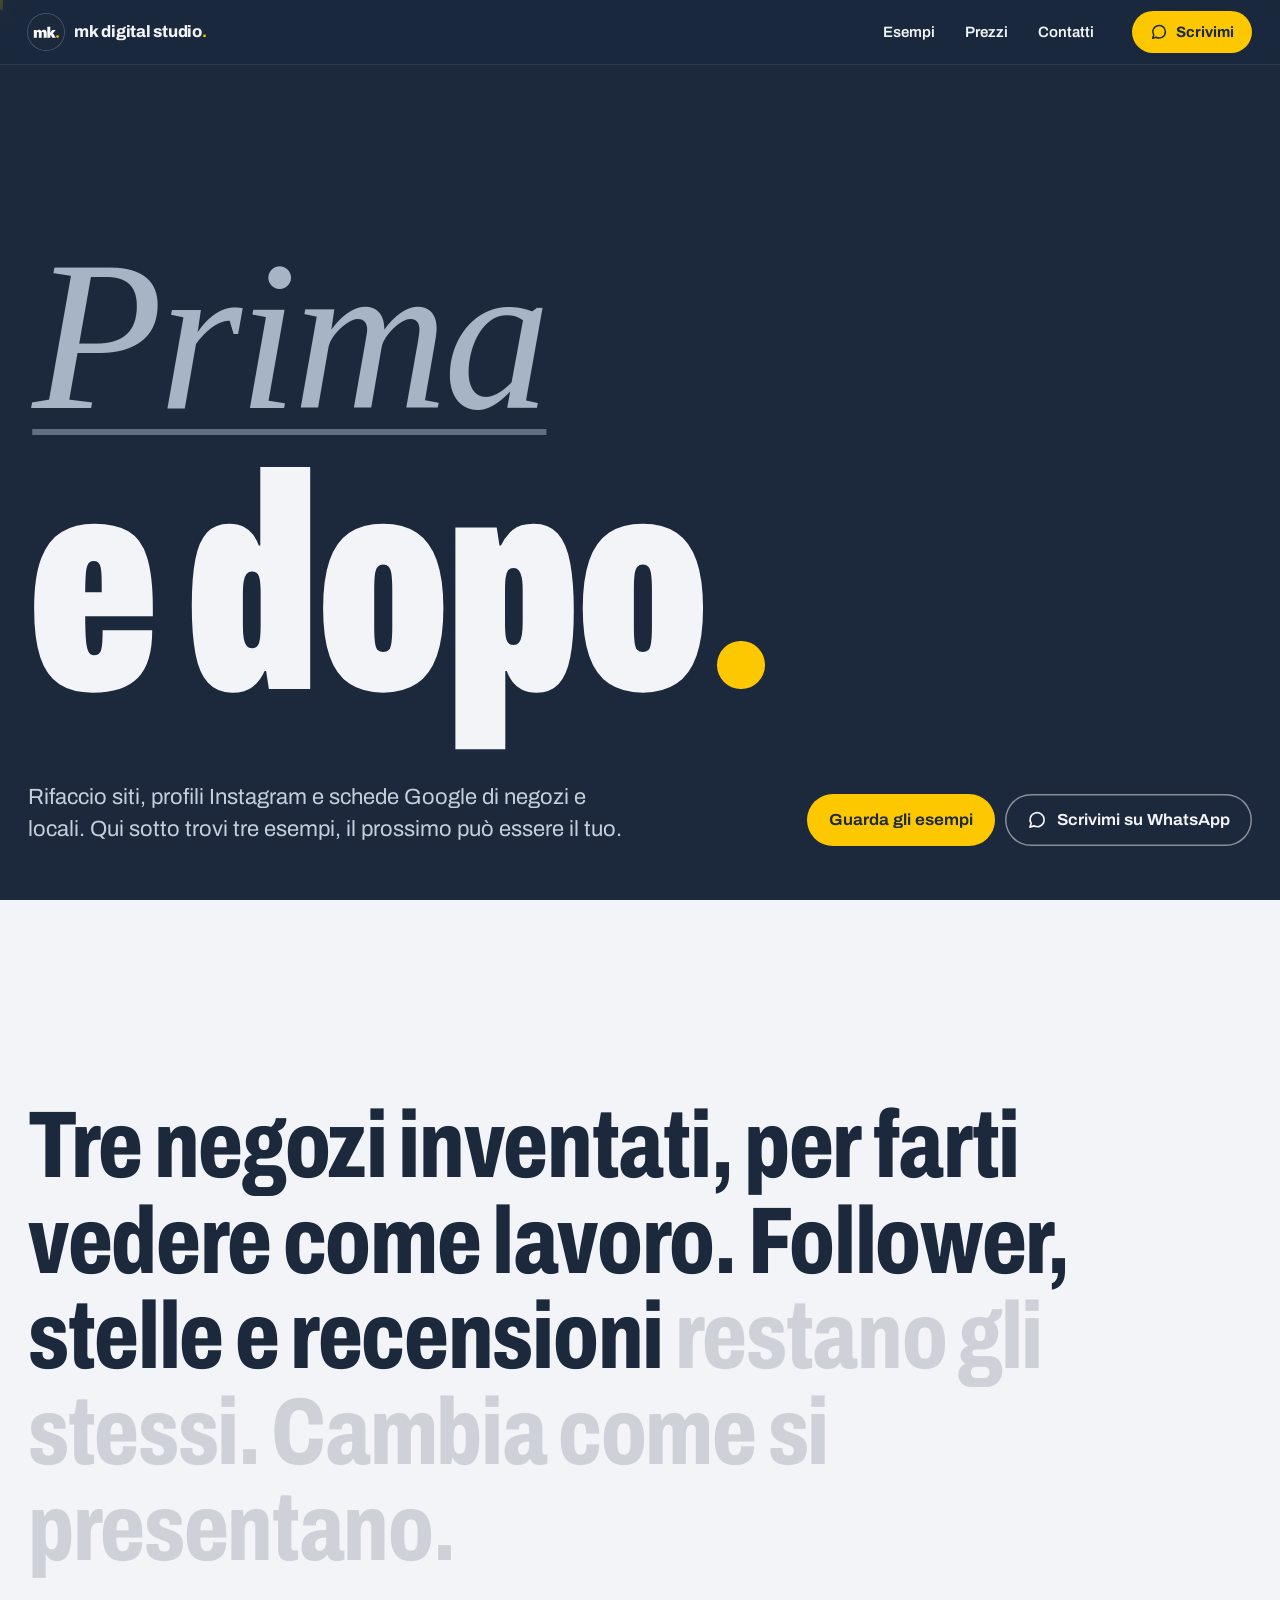
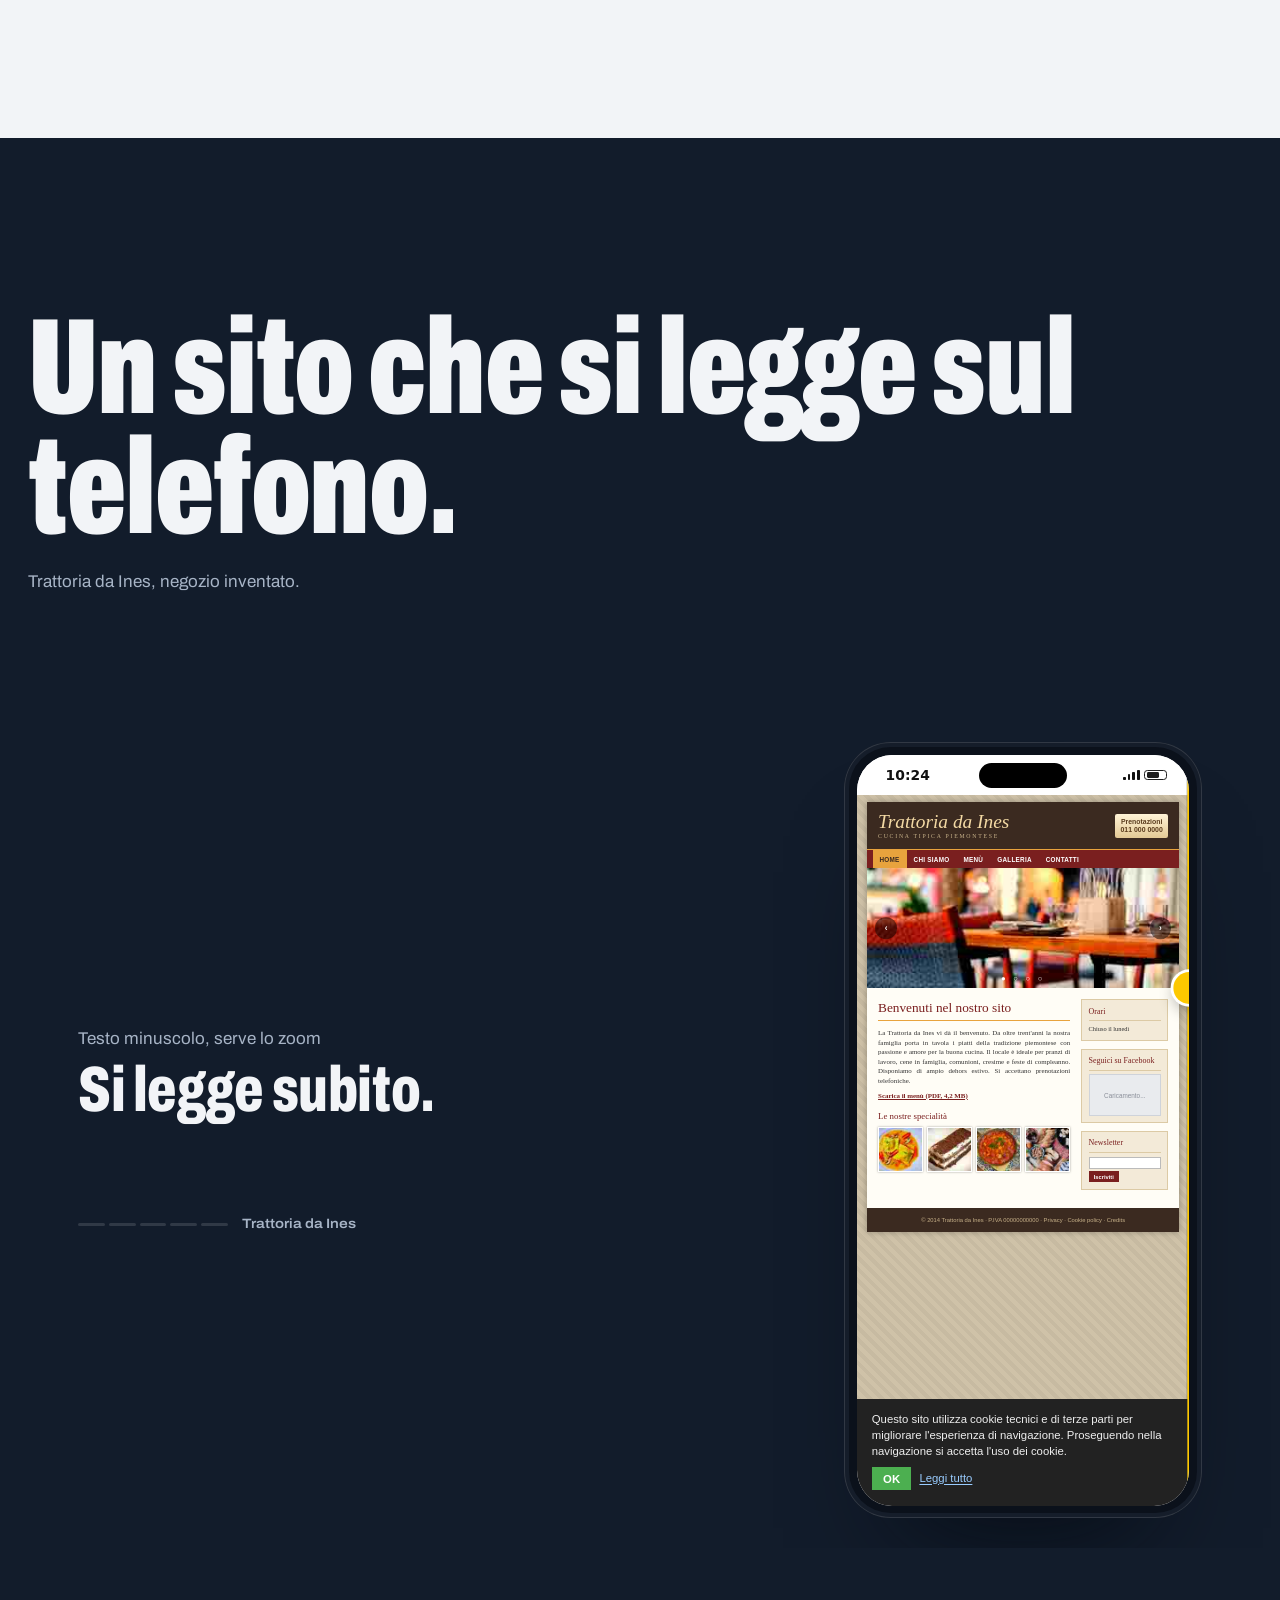
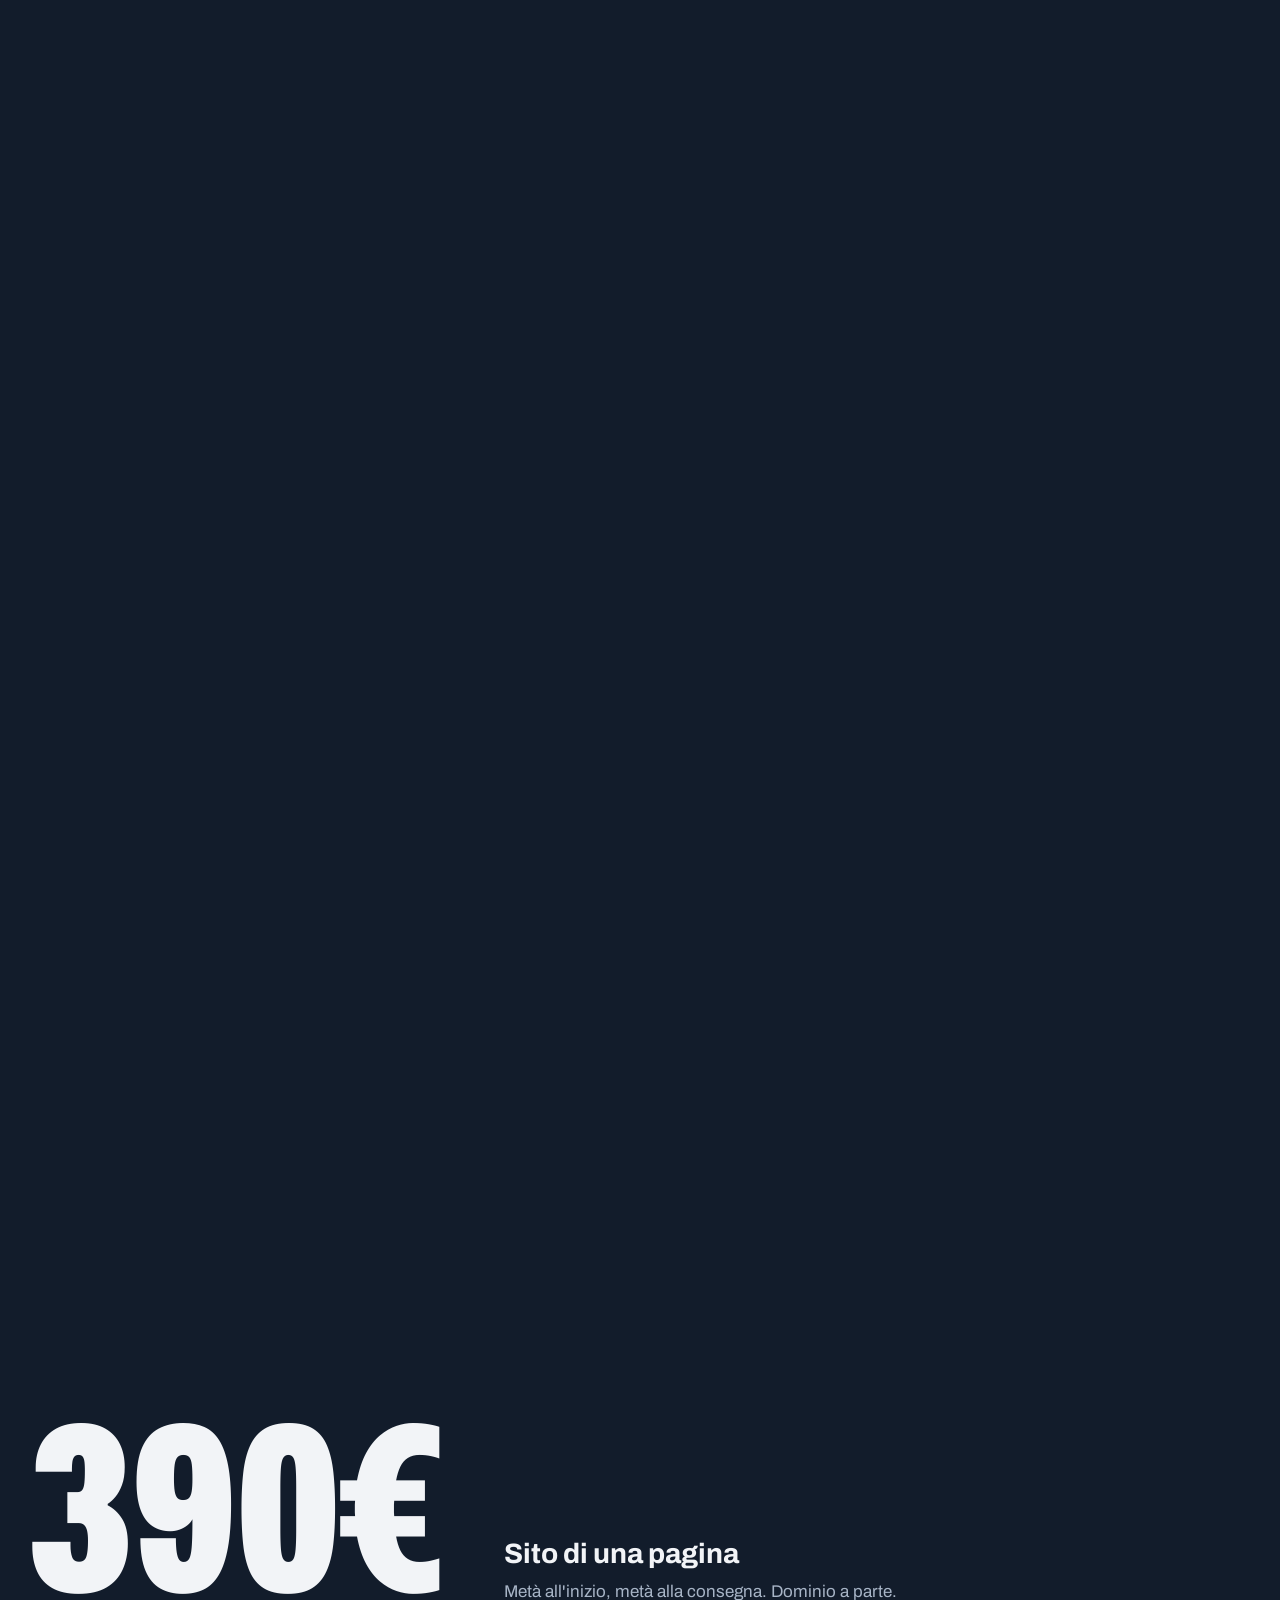
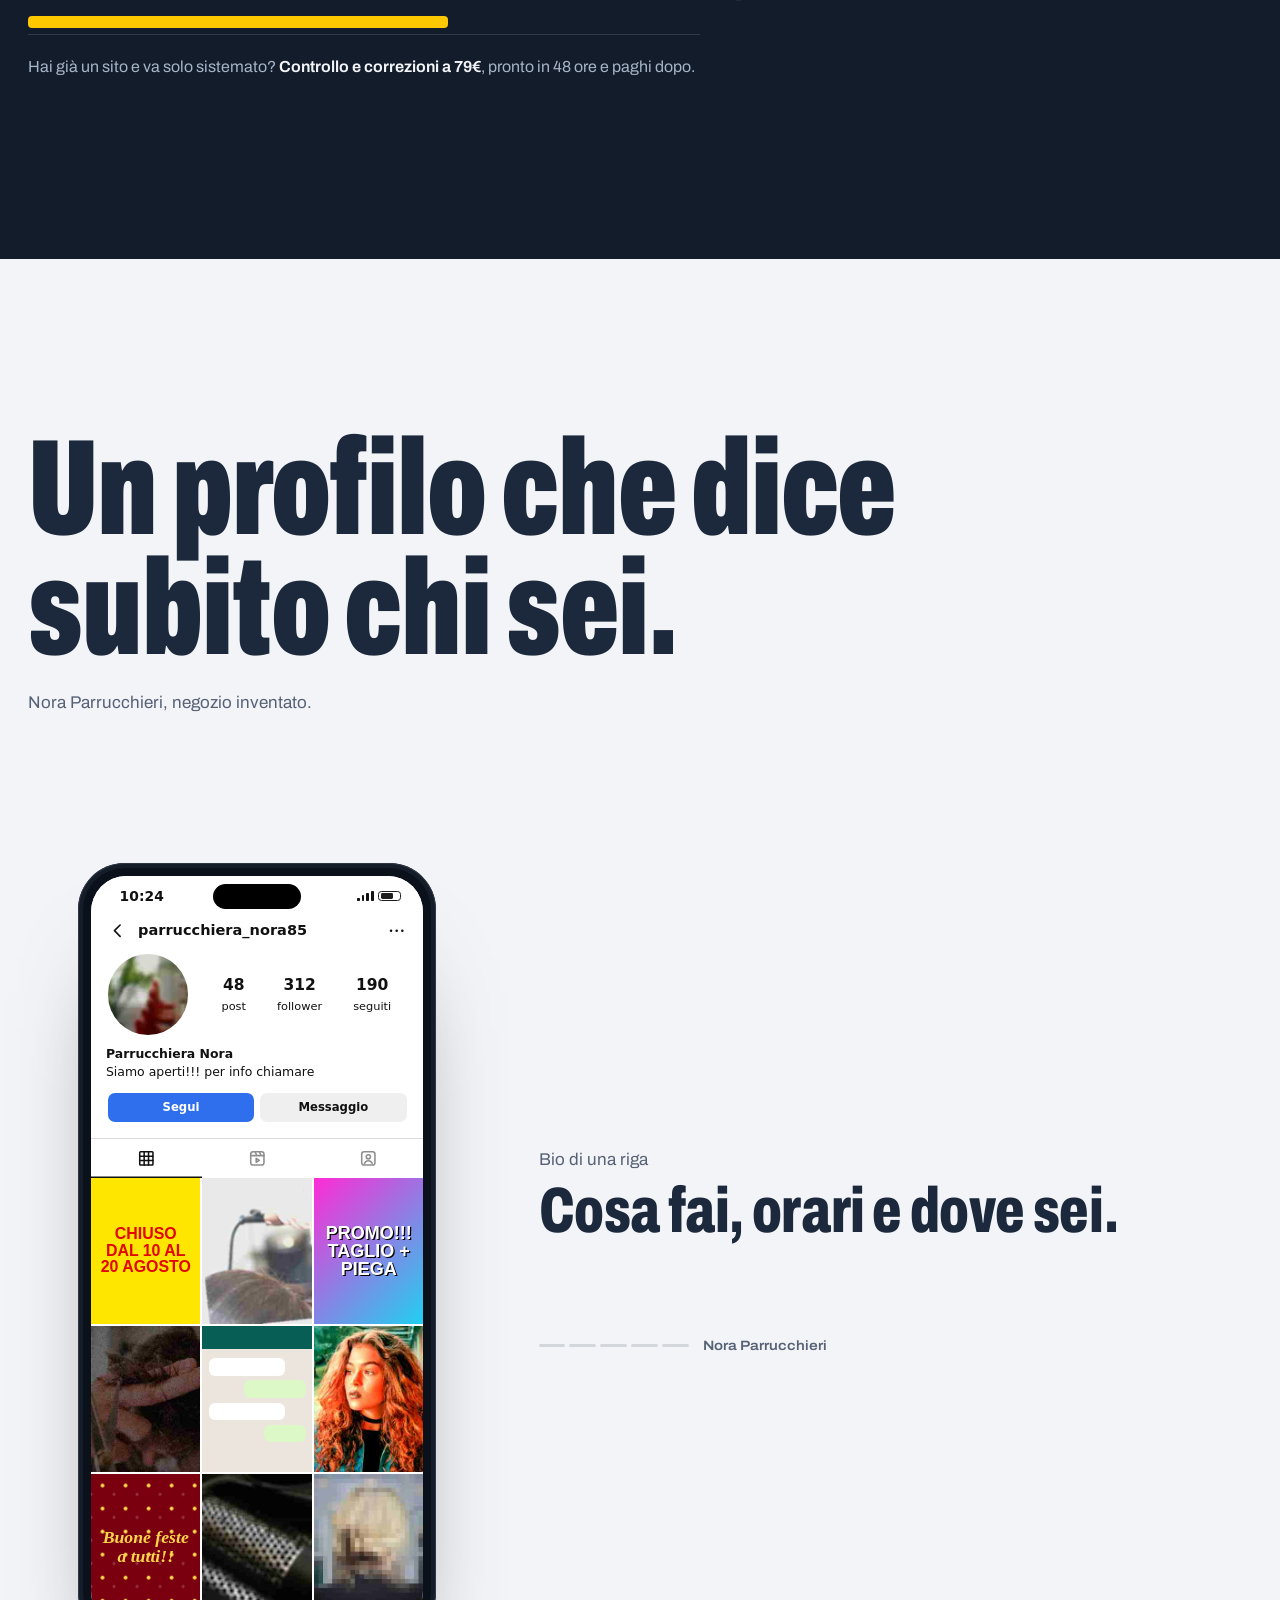
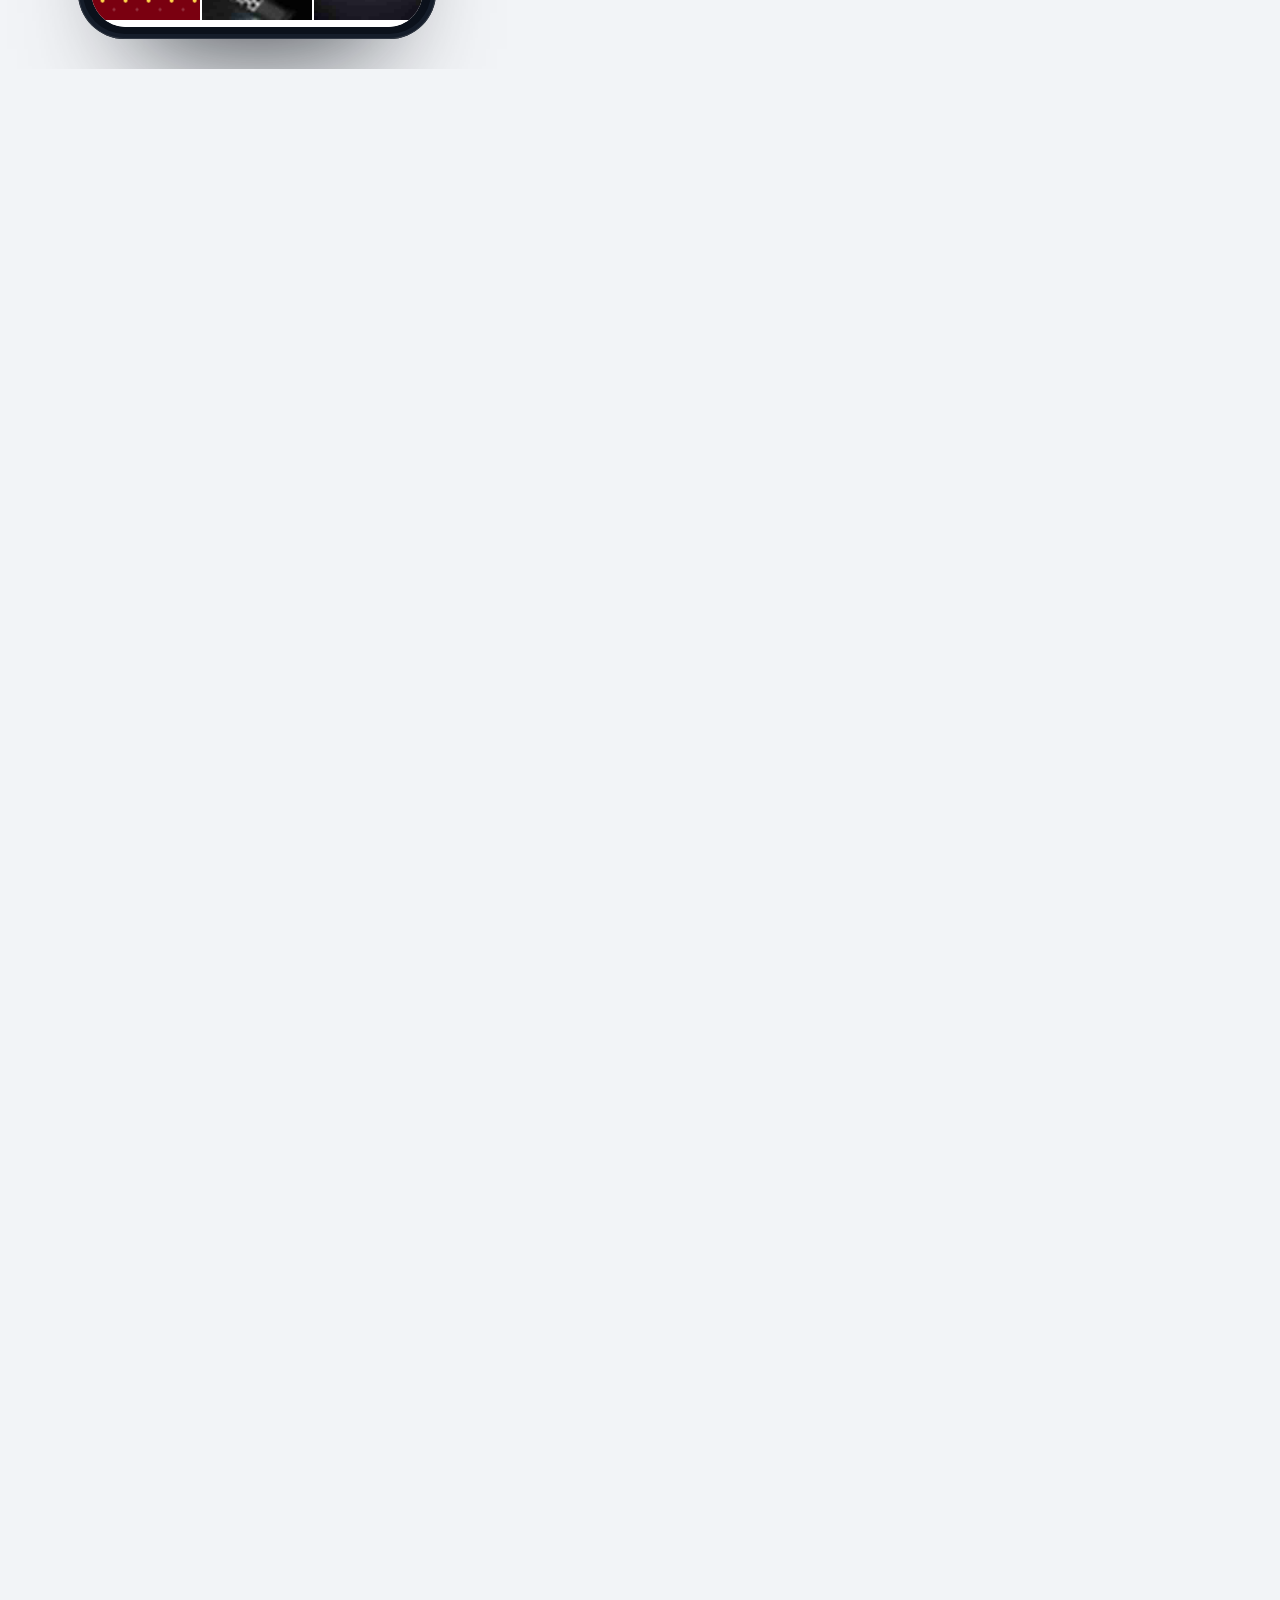
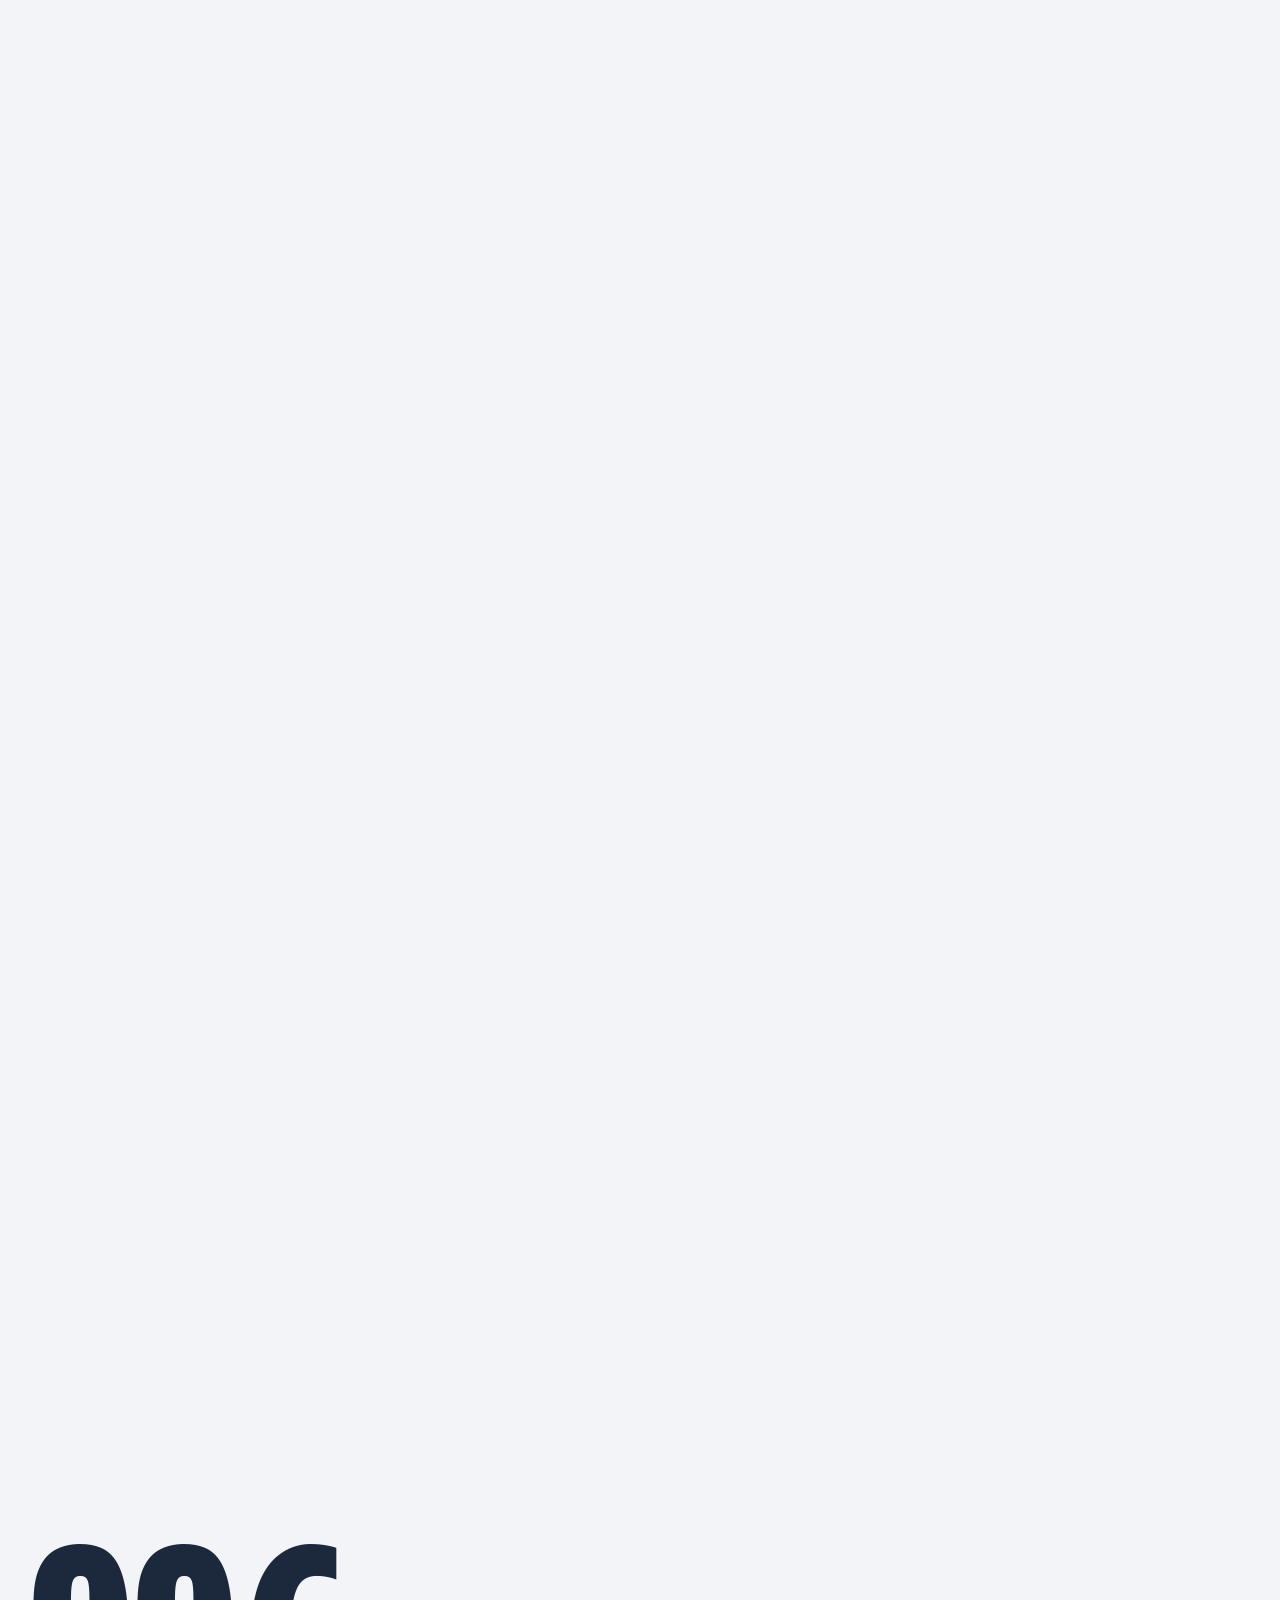
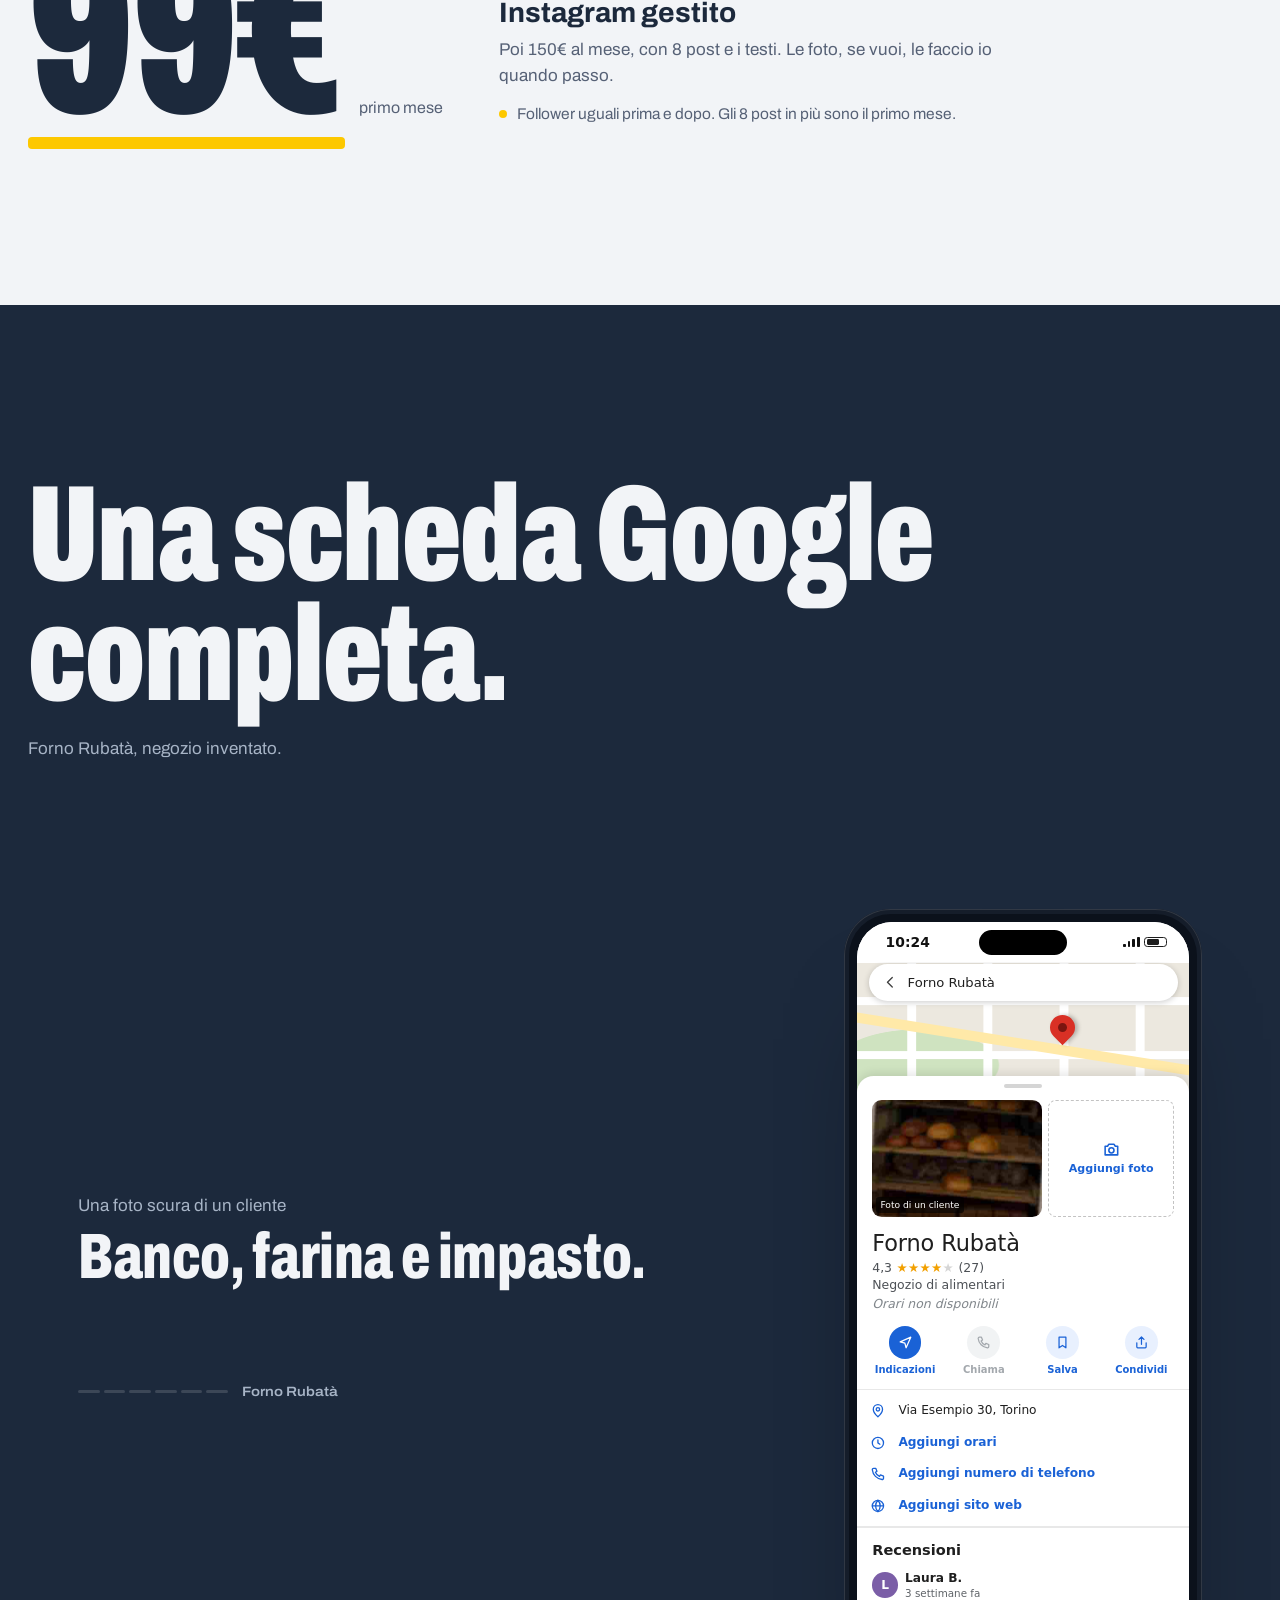
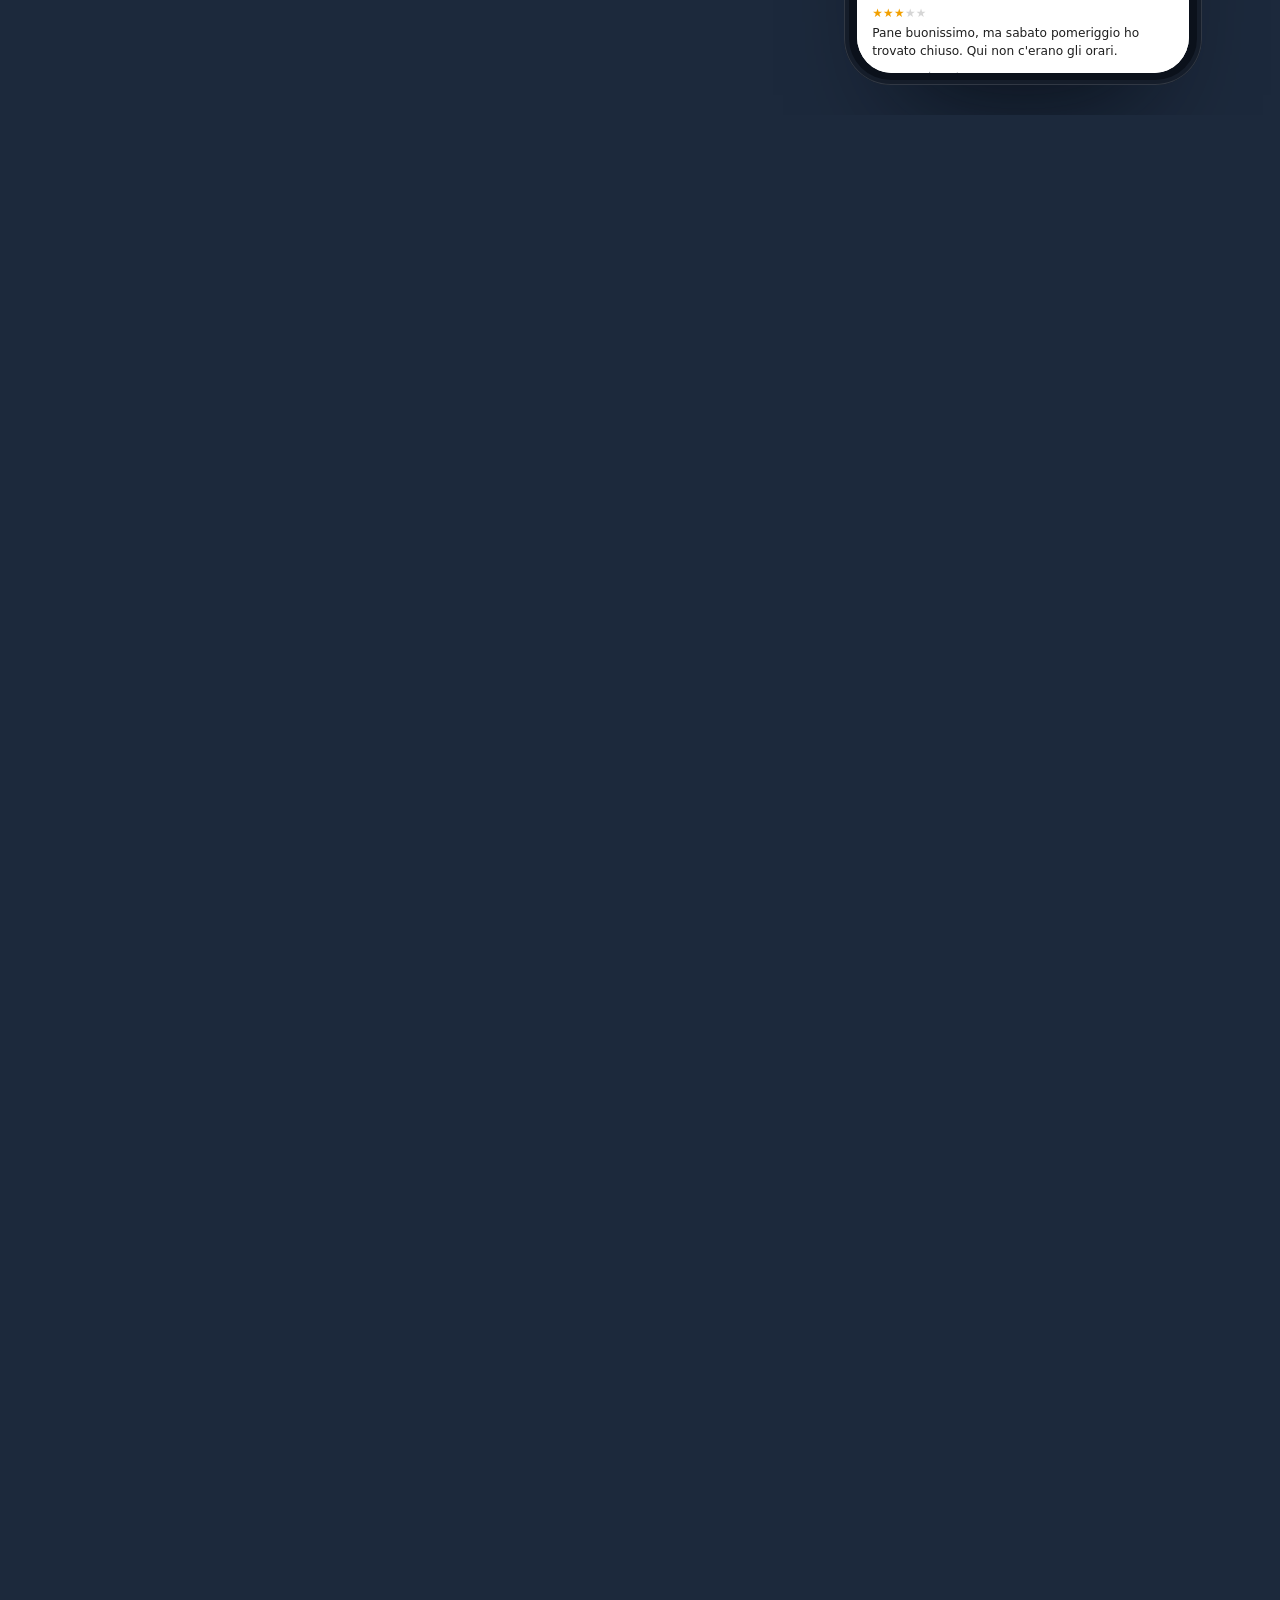
==== commit eb1ce229: "Apertura più tarda e più energica Il vecchio sito resta un attimo di più (il contatore visite scatta" ====
--- a/index.html
+++ b/index.html
@@ -22,13 +22,13 @@
 <link rel="apple-touch-icon" href="apple-touch-icon.png">
 <link rel="preload" href="assets/fonts/archivo.woff2" as="font" type="font/woff2" crossorigin>
 <script>(function(h){var rm=window.matchMedia&&matchMedia('(prefers-reduced-motion: reduce)').matches;h.className+=rm?' js':' js motion intro';setTimeout(function(){if(!window.mkReady){h.classList.remove('motion','intro');}},3500);})(document.documentElement);</script>
-<link rel="stylesheet" href="assets/css/site.css?v=2">
+<link rel="stylesheet" href="assets/css/site.css?v=3">
 <link rel="stylesheet" href="assets/css/mock.css?v=2">
 <script defer src="assets/vendor/gsap.min.js"></script>
 <script defer src="assets/vendor/ScrollTrigger.min.js"></script>
 <script defer src="assets/vendor/SplitText.min.js"></script>
 <script defer src="assets/vendor/lenis.min.js"></script>
-<script defer src="assets/js/main.js?v=2"></script>
+<script defer src="assets/js/main.js?v=3"></script>
 </head>
 <body>
 <a class="skip" href="#contatti">Vai ai contatti</a>
@@ -92,7 +92,7 @@
       </div>
     </div>
   </div>
-  <div class="hero-wipe" aria-hidden="true"><b></b></div>
+  <div class="hero-wipe" aria-hidden="true"><i></i><b></b></div>
 </section>
 
 <section class="manifesto" id="esempi" data-theme="light" aria-label="Gli esempi">
--- a/assets/css/site.css
+++ b/assets/css/site.css
@@ -125,7 +125,9 @@
 .ho-foot{padding:12px 18px calc(14px + env(safe-area-inset-bottom,0px));border-top:1px solid #c8c8c8;font:12px/1.4 Verdana,Arial,sans-serif;color:#666}
 .hero-wipe{display:none;position:absolute;inset:0;z-index:3;pointer-events:none;opacity:0}
 .intro .hero-wipe{display:block}
-.hero-wipe::before{content:"";position:absolute;top:0;bottom:0;left:-2px;width:4px;background:var(--yellow)}
+.hero-wipe i{position:absolute;top:0;bottom:0;left:-2px;width:4px;background:var(--yellow)}
+.intro .ho-uc{animation:ho-stripes .8s linear infinite}
+@keyframes ho-stripes{to{background-position:62.23px 0}}
 .hero-wipe b{position:absolute;left:-14px;top:calc(50% - 14px);width:28px;height:28px;border-radius:50%;background:var(--yellow);box-shadow:0 0 0 6px rgba(253,200,0,.22)}
 .intro .hero-new{clip-path:inset(0 0 0 100%)}
 .intro .nav{opacity:0;visibility:hidden}
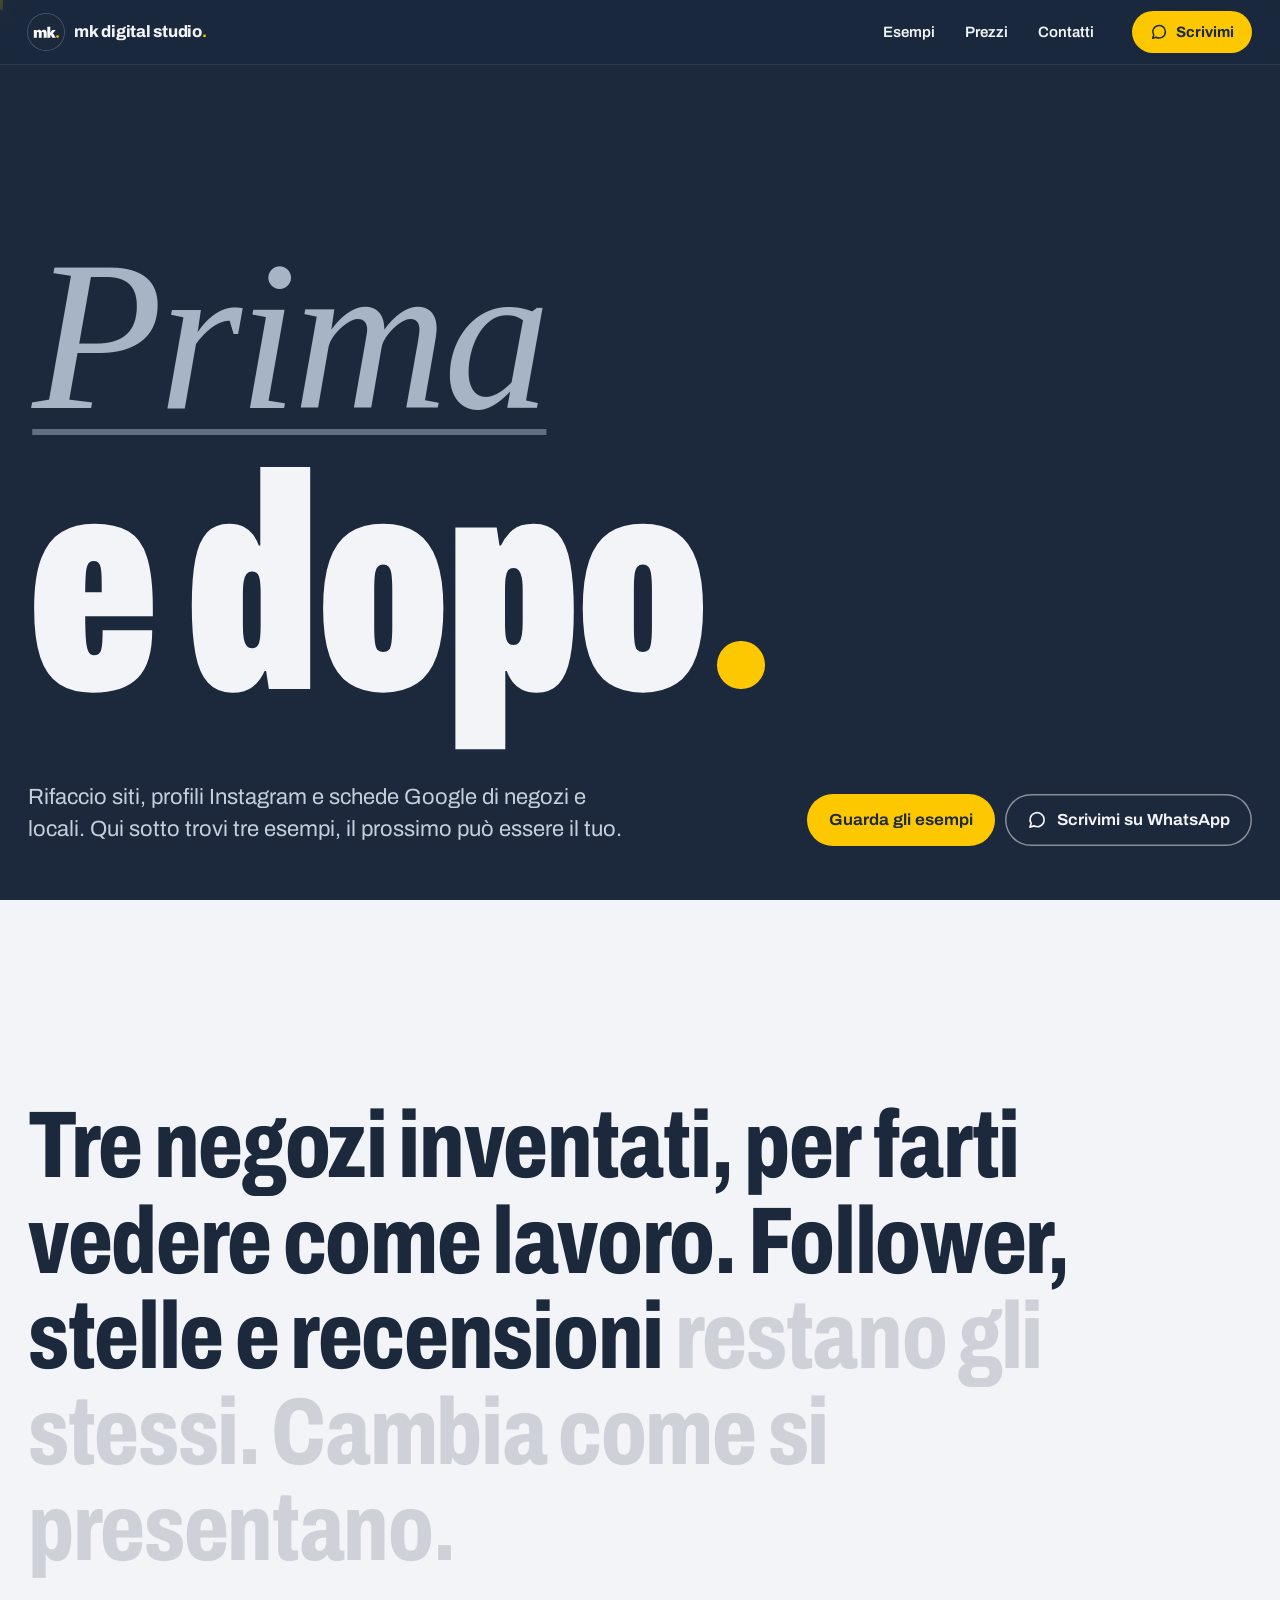
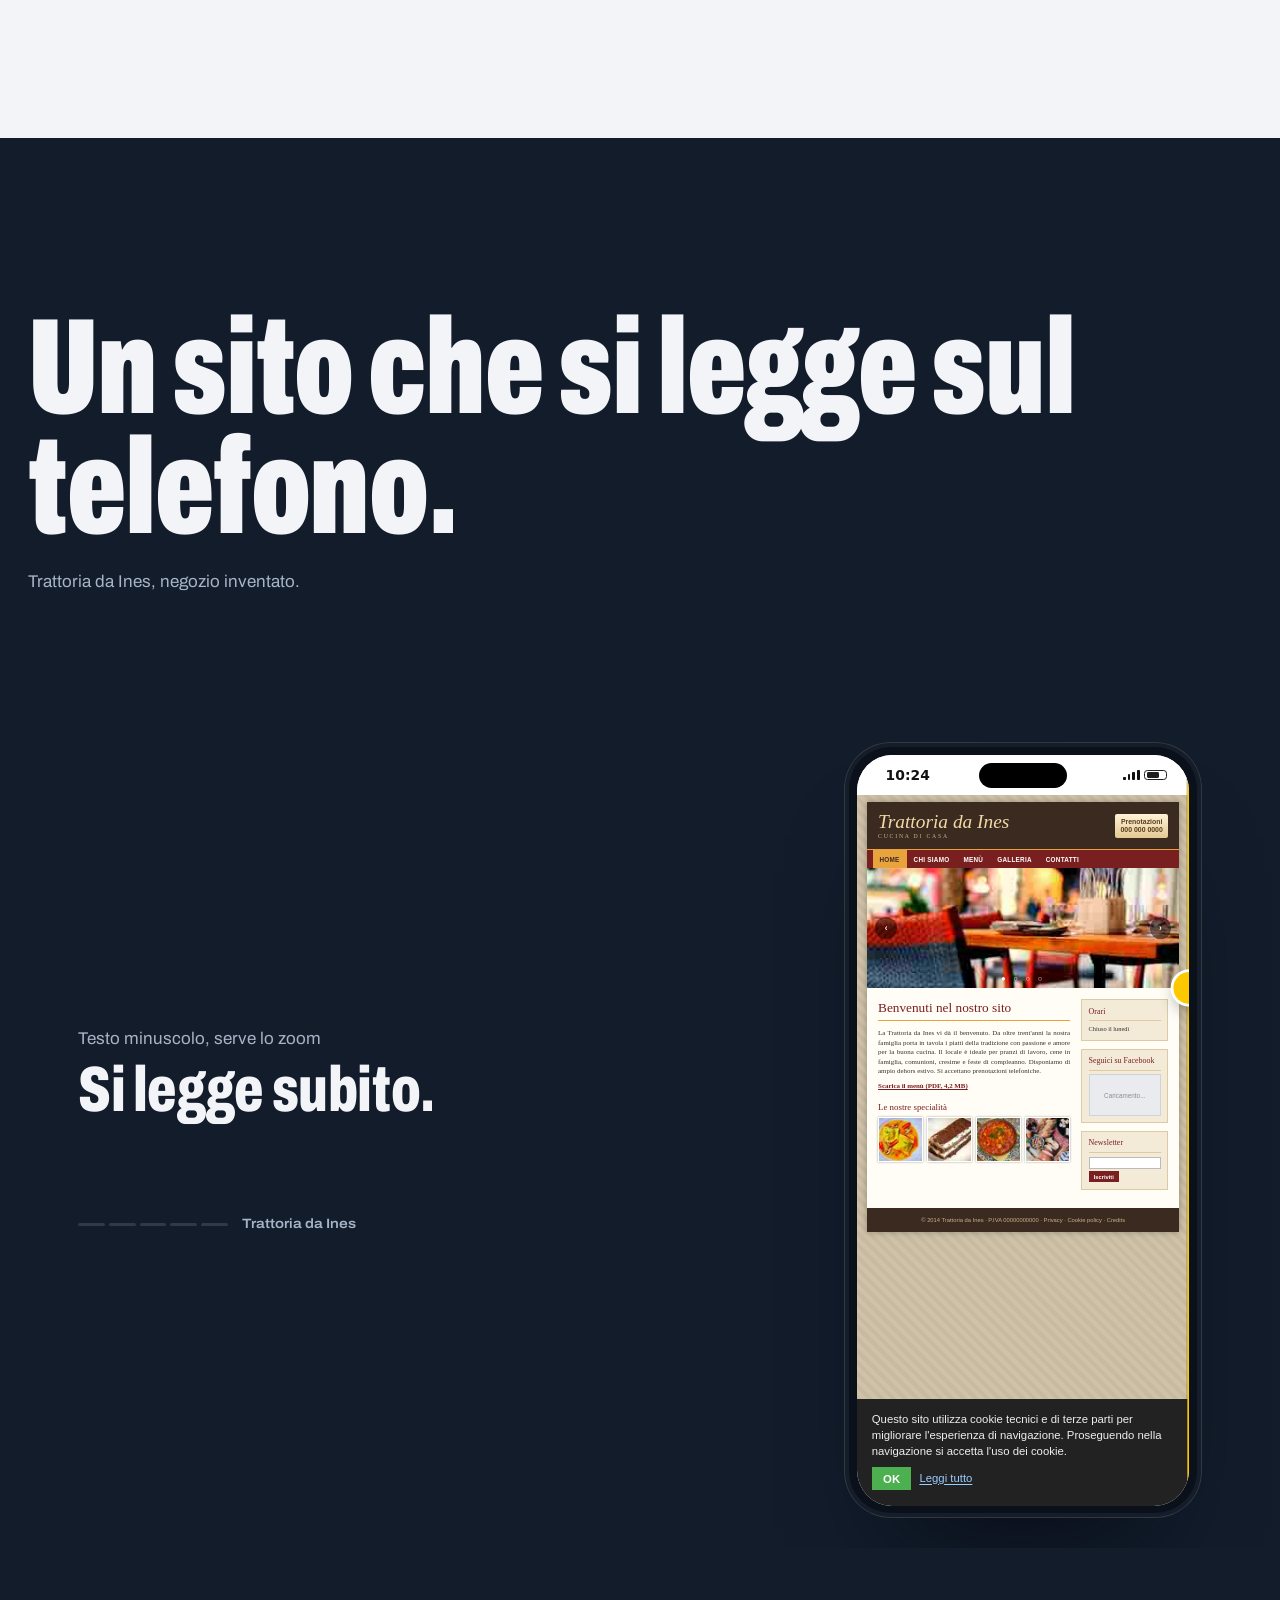
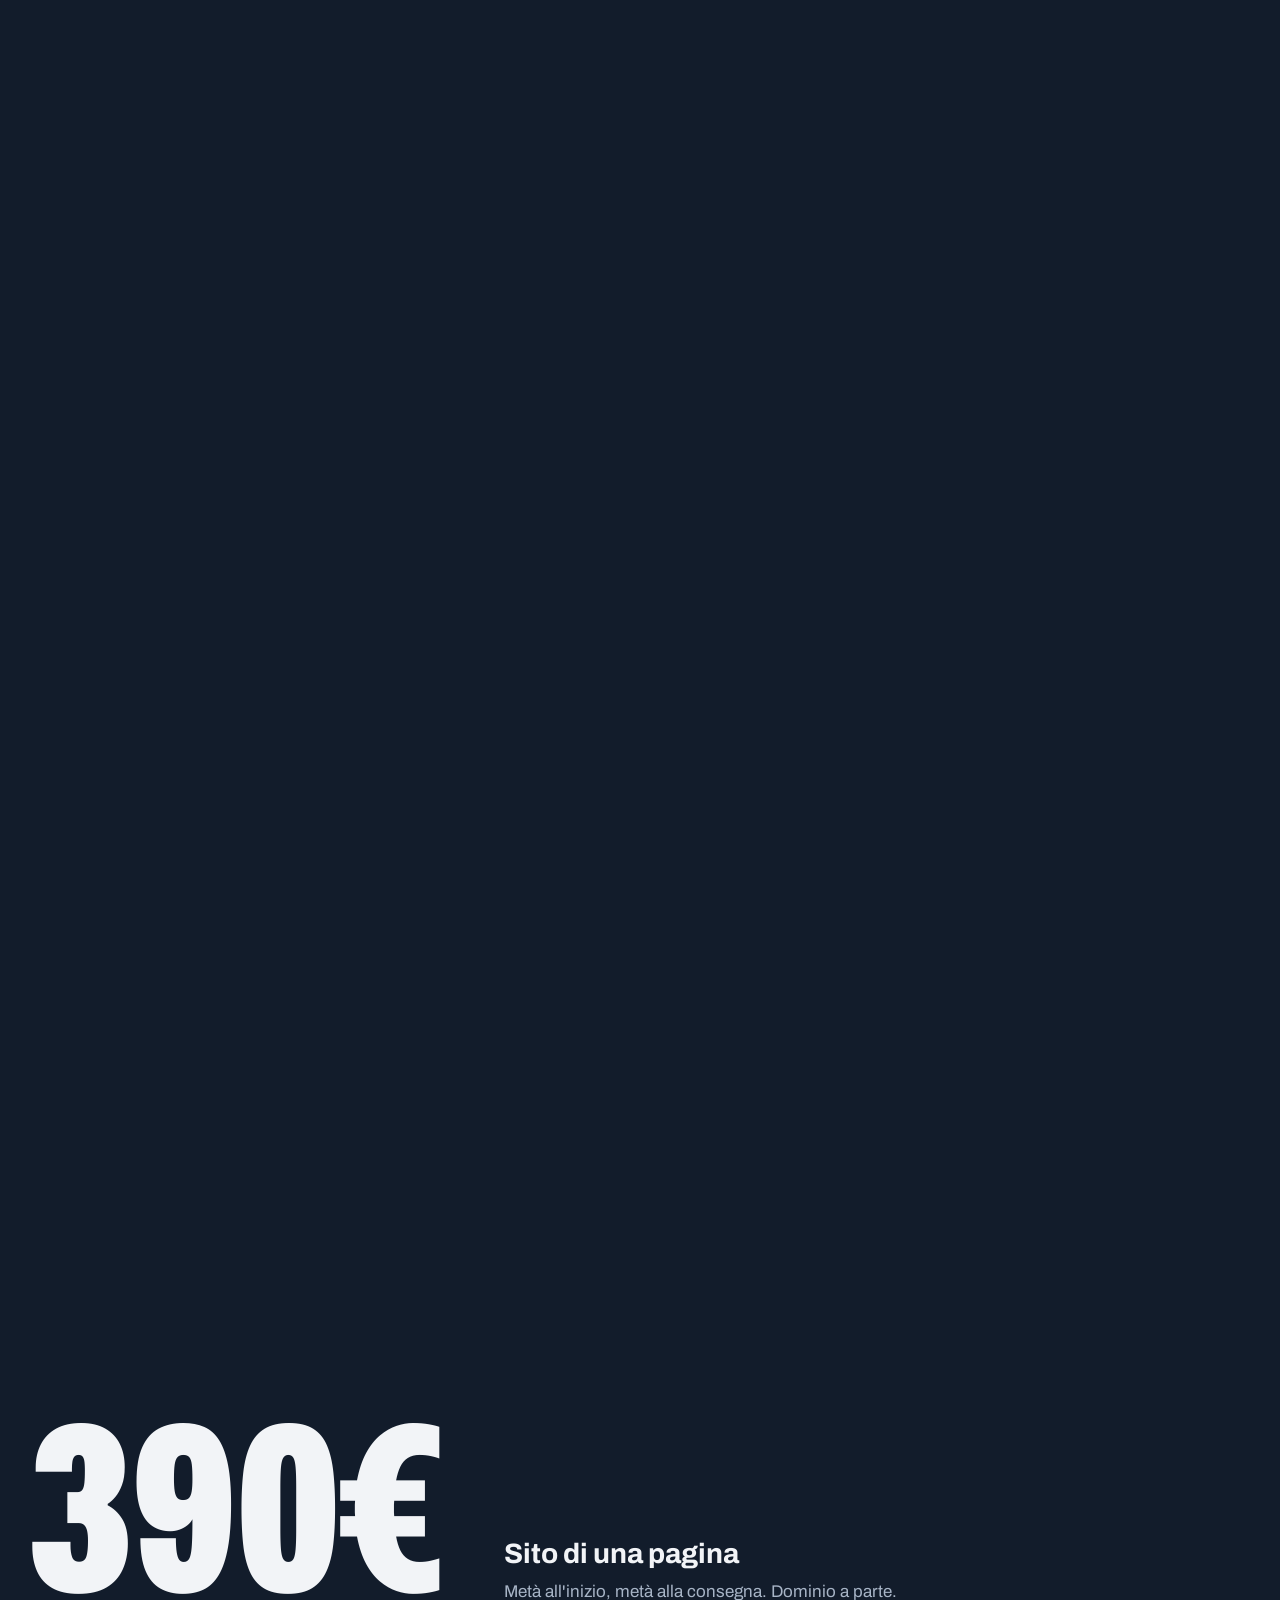
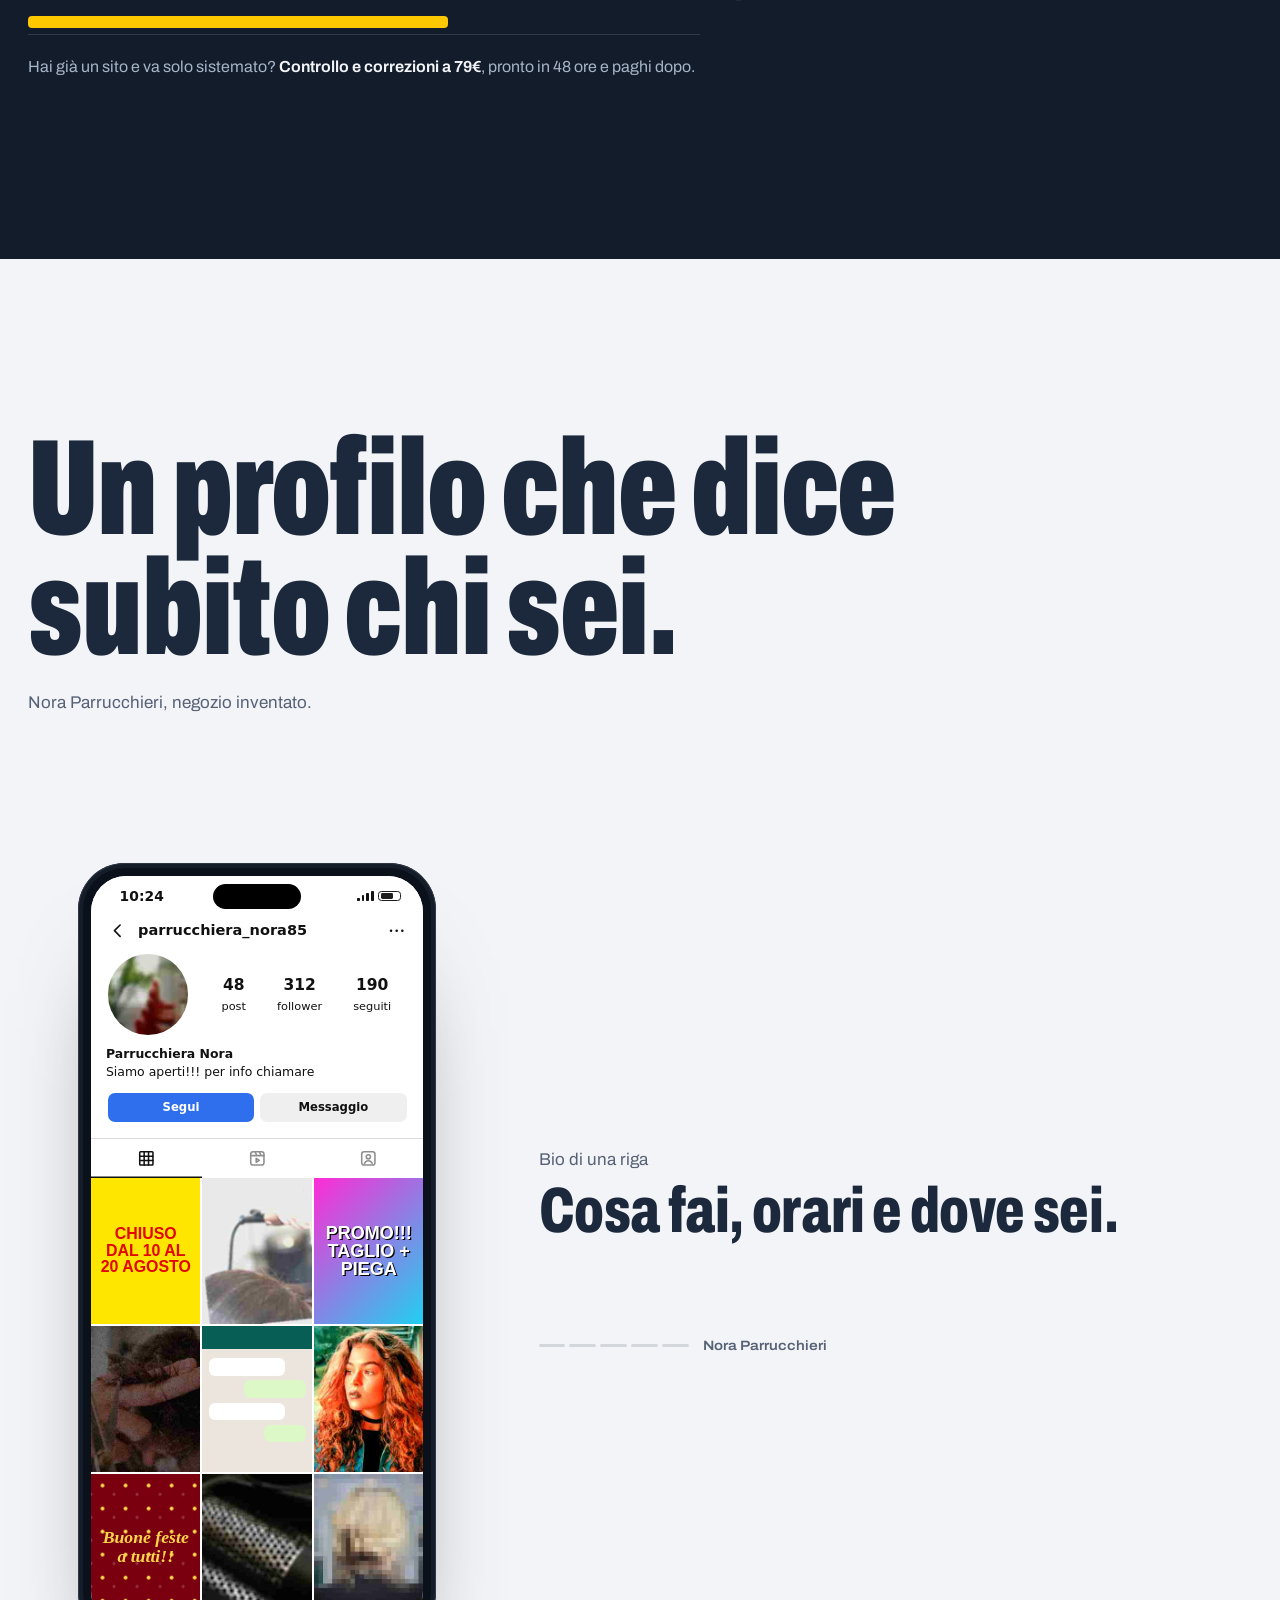
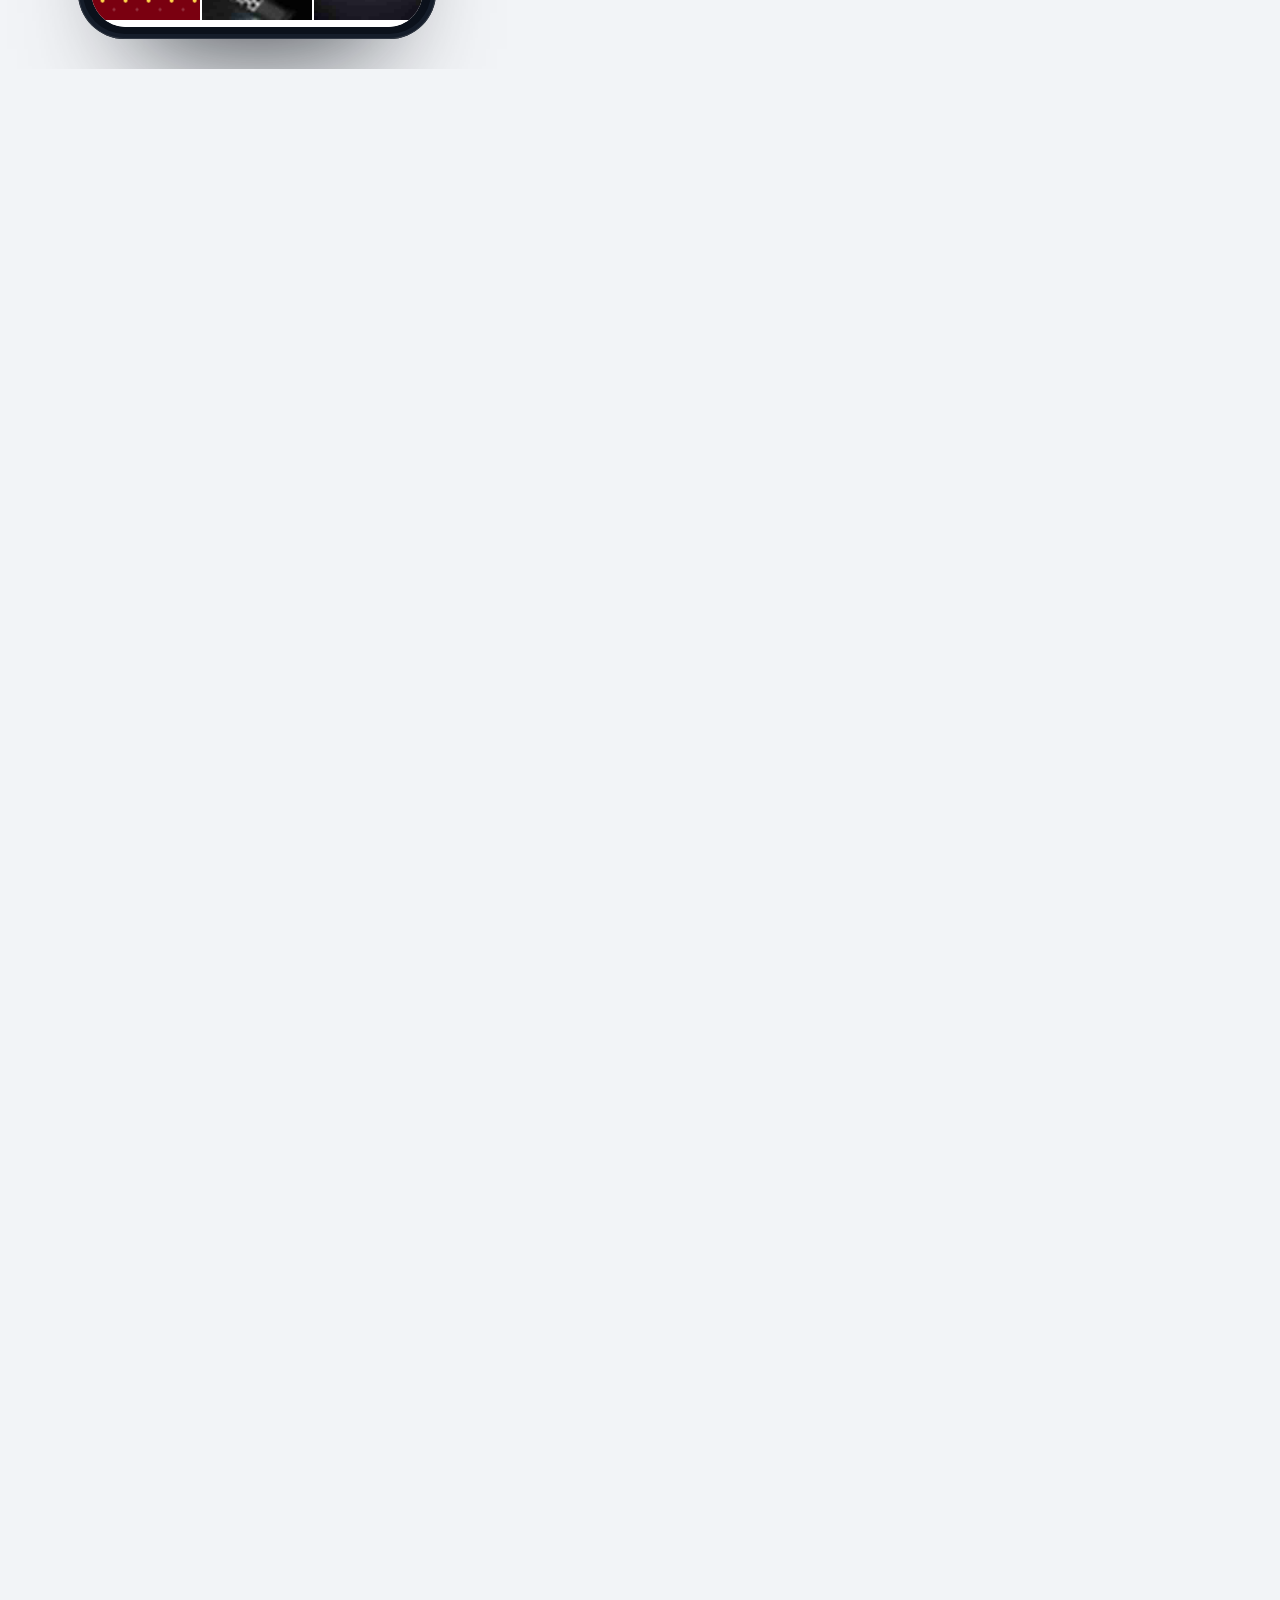
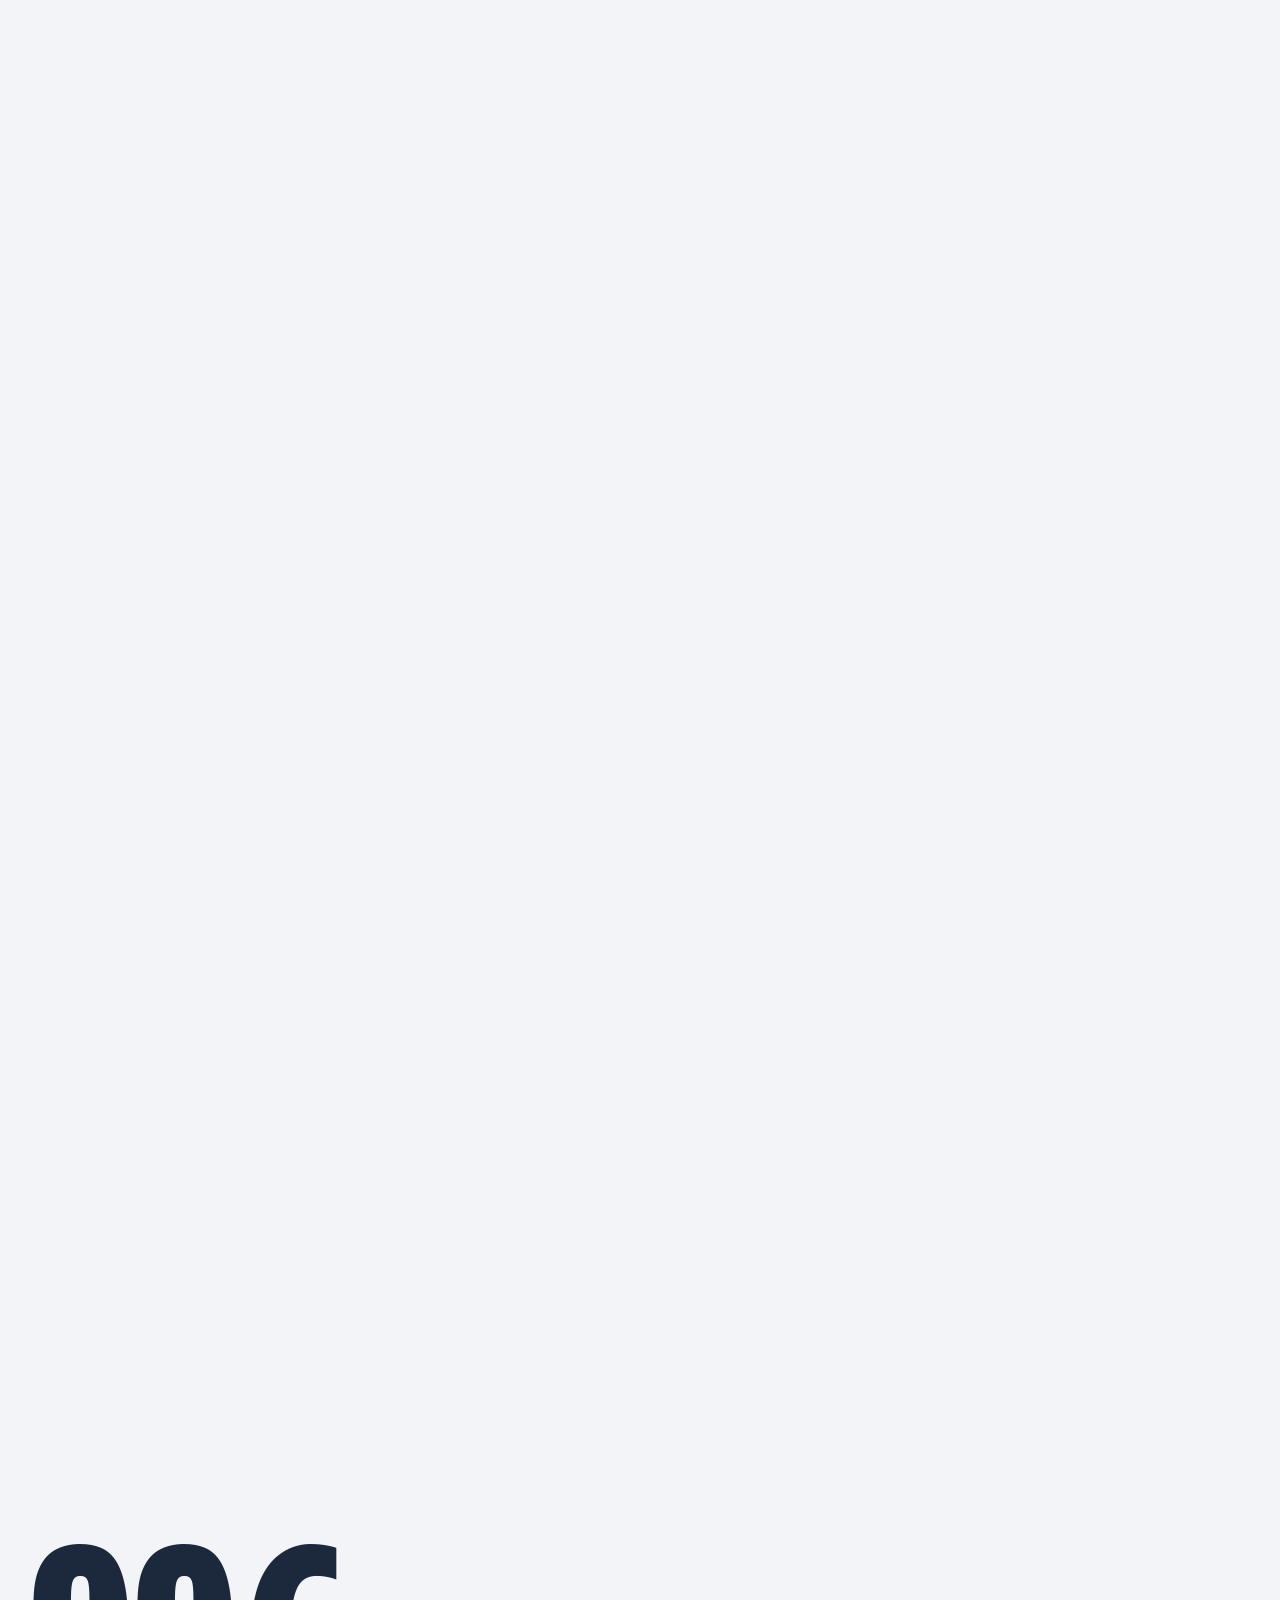
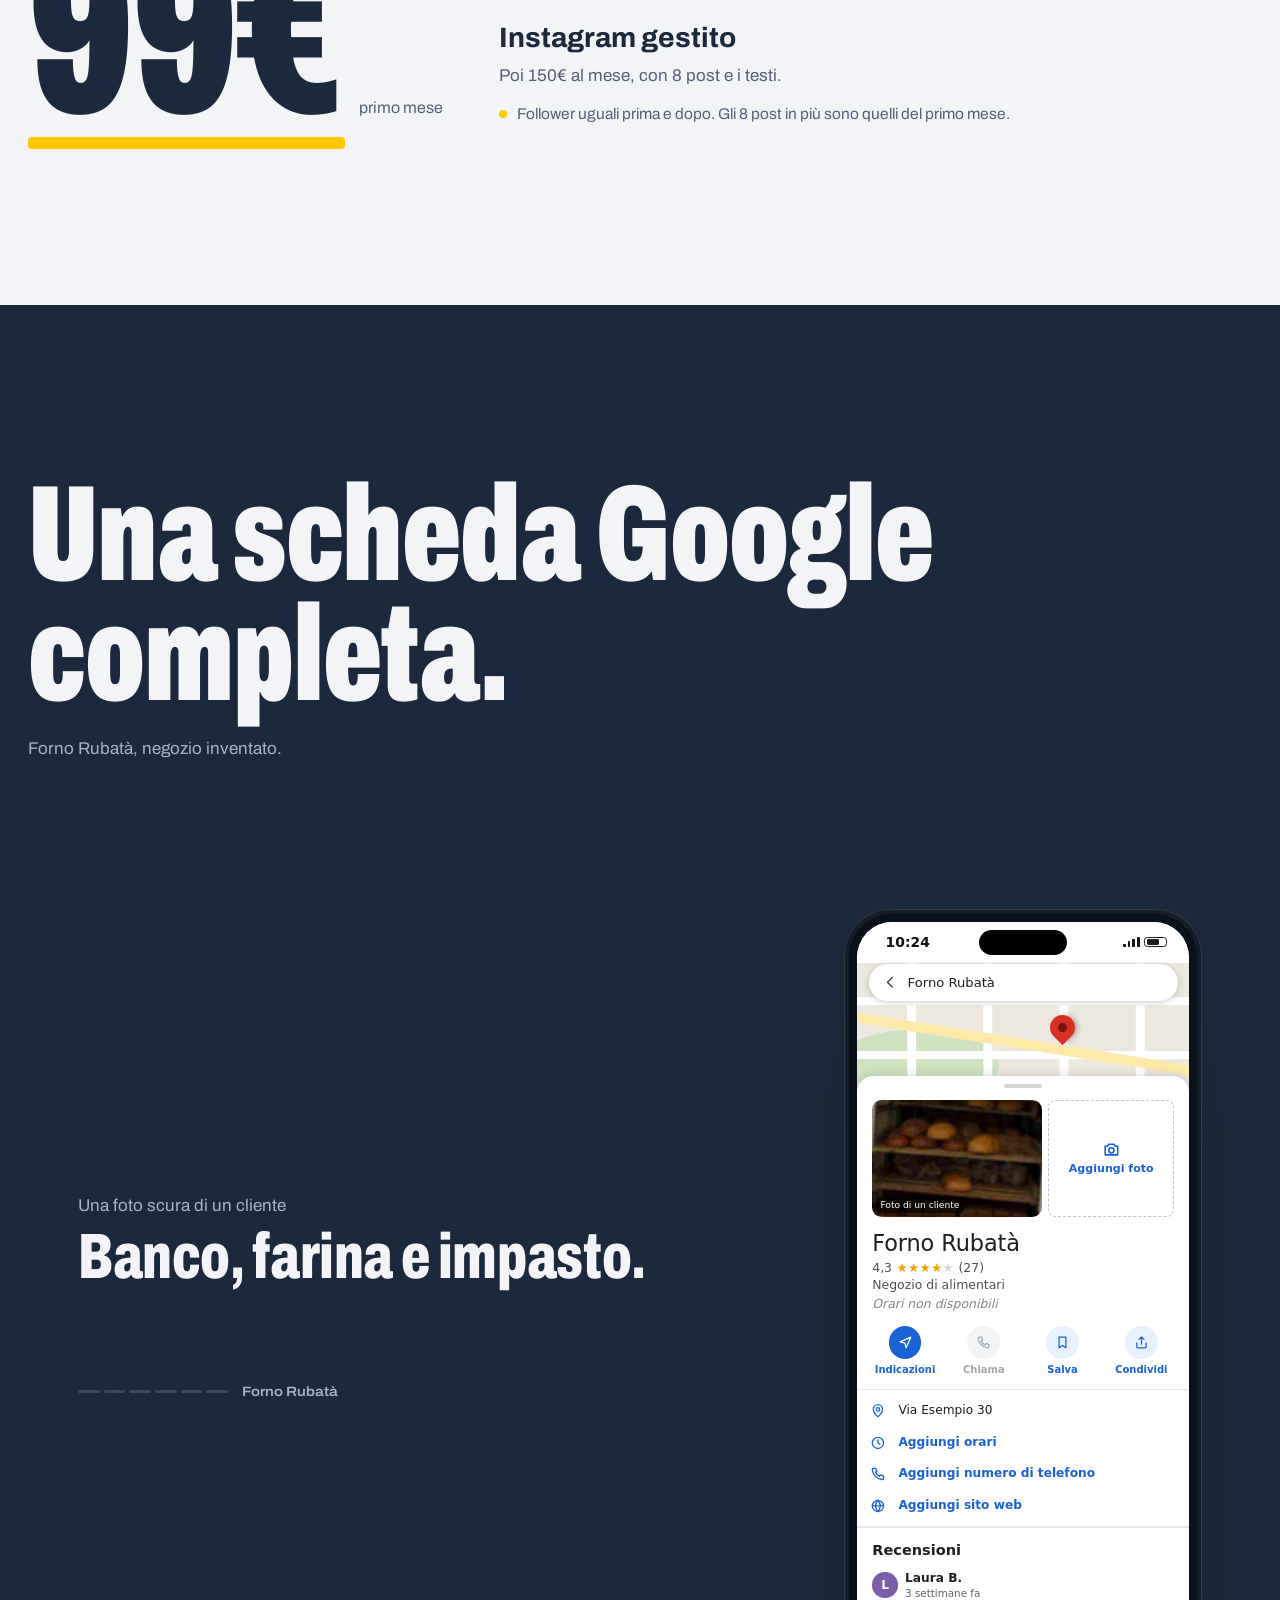
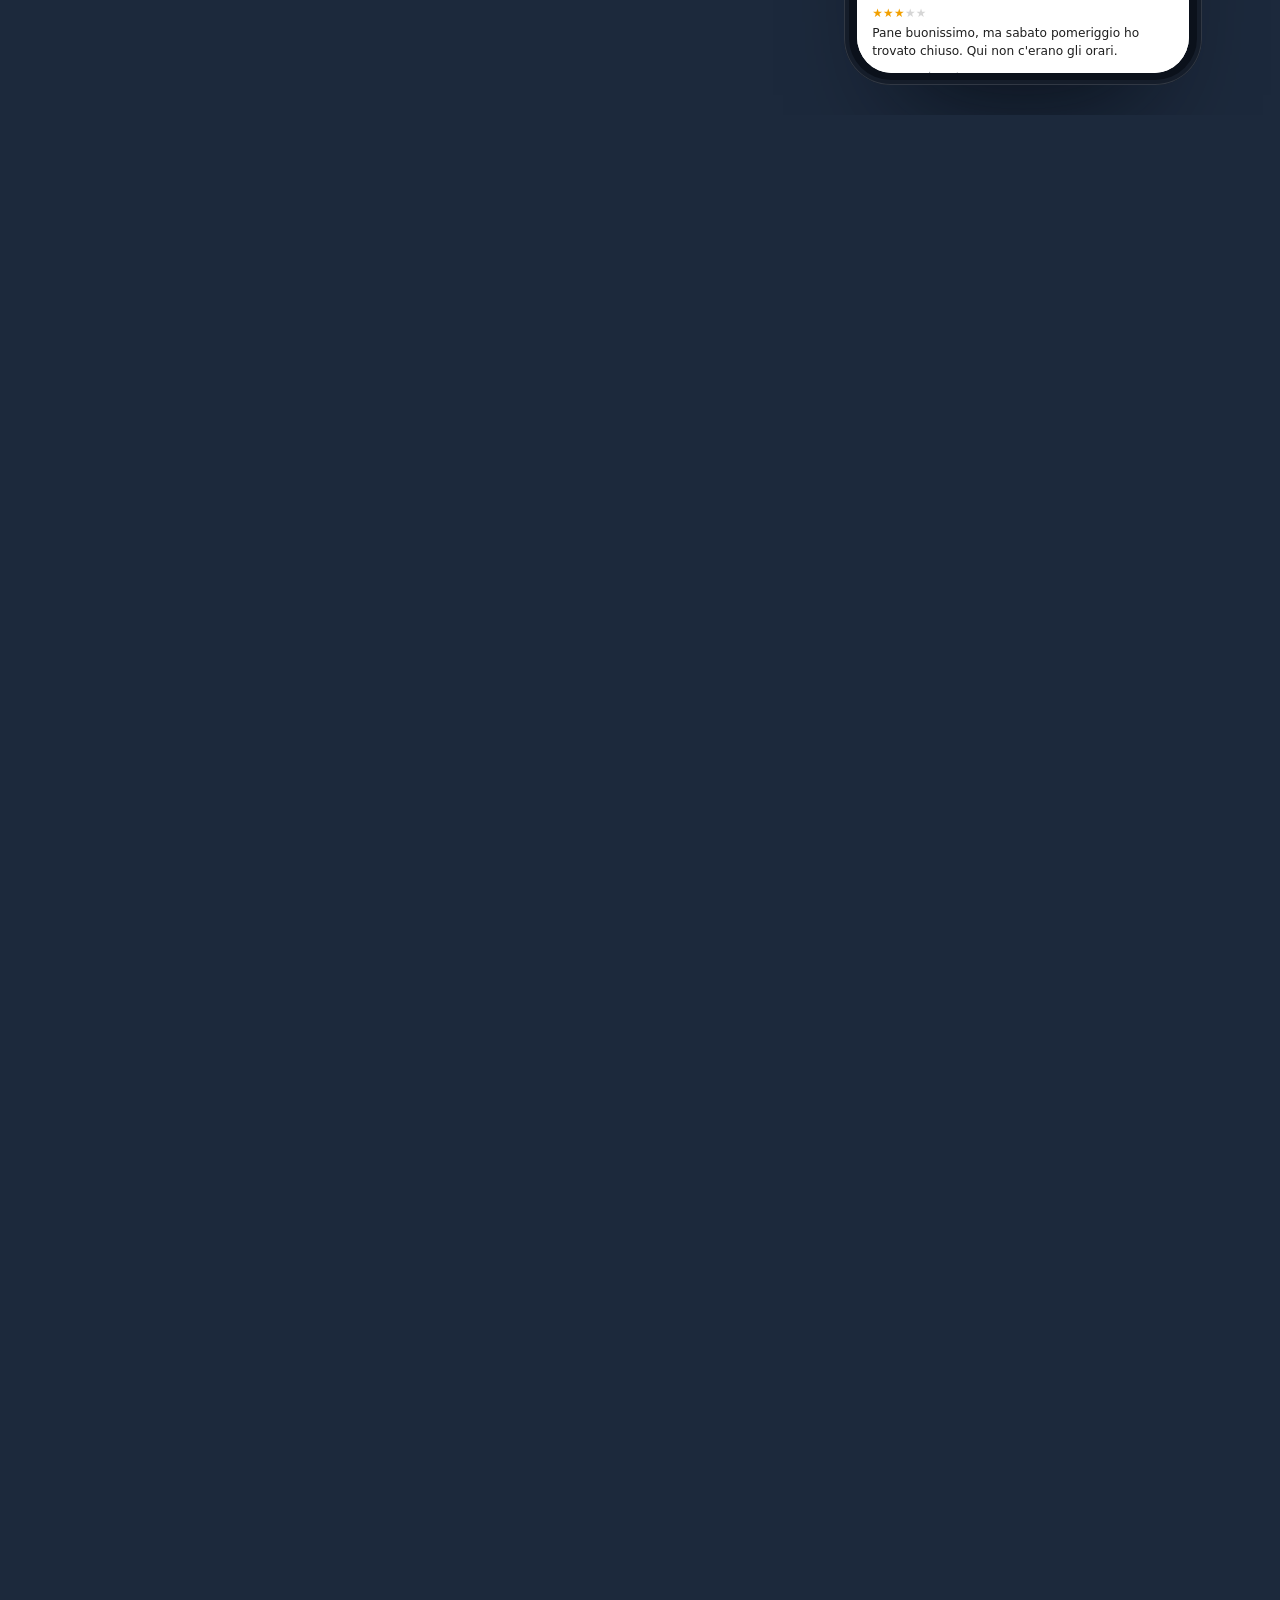
==== commit 4442d9f1: "Sito personale v3: un solo punto con la fisica vera e la ricerca subito in alto Rifatto dopo quattro" ====
--- a/index.html
+++ b/index.html
@@ -63,7 +63,7 @@
     <a href="#prezzi">Prezzi</a>
     <a href="#contatti">Contatti</a>
   </nav>
-  <a class="nav-cta" href="https://wa.me/393715399463?text=Ciao%20Maicol%2C%20ho%20visto%20i%20tuoi%20esempi%20prima%20e%20dopo" target="_blank" rel="noopener"><svg class="i" aria-hidden="true"><use href="#i-chat"/></svg>Scrivimi</a>
+  <a class="nav-cta" href="https://wa.me/393715399463?text=Ciao%20Maicol%2C%20ho%20visto%20i%20tuoi%20esempi%20prima%20e%20dopo.%20Mi%20prepari%20la%20prova%20gratis%20per%20il%20mio%20negozio%3F" target="_blank" rel="noopener"><svg class="i" aria-hidden="true"><use href="#i-chat"/></svg>Scrivimi</a>
 </header>
 
 <main>
@@ -88,7 +88,7 @@
       <p class="lede">Rifaccio siti, profili Instagram e schede Google di negozi e locali. Qui sotto trovi tre esempi, il prossimo può essere il tuo.</p>
       <div class="actions">
         <a class="btn btn-y" href="#esempi">Guarda gli esempi</a>
-        <a class="btn btn-o" href="https://wa.me/393715399463?text=Ciao%20Maicol%2C%20ho%20visto%20i%20tuoi%20esempi%20prima%20e%20dopo" target="_blank" rel="noopener"><svg class="i" aria-hidden="true"><use href="#i-chat"/></svg>Scrivimi su WhatsApp</a>
+        <a class="btn btn-o" href="https://wa.me/393715399463?text=Ciao%20Maicol%2C%20ho%20visto%20i%20tuoi%20esempi%20prima%20e%20dopo.%20Mi%20prepari%20la%20prova%20gratis%20per%20il%20mio%20negozio%3F" target="_blank" rel="noopener"><svg class="i" aria-hidden="true"><use href="#i-chat"/></svg>Scrivimi su WhatsApp</a>
       </div>
     </div>
   </div>
@@ -126,15 +126,15 @@
               <div class="sb dk"><span>10:24</span><span class="sbi"><i class="sig"><i></i><i></i><i></i><i></i></i><i class="bat"></i></span></div>
               <div class="to-page">
                 <div class="to-head">
-                  <div class="to-logo">Trattoria da Ines<small>cucina tipica piemontese</small></div>
-                  <div class="to-tel">Prenotazioni<br>011 000 0000</div>
+                  <div class="to-logo">Trattoria da Ines<small>cucina di casa</small></div>
+                  <div class="to-tel">Prenotazioni<br>000 000 0000</div>
                 </div>
                 <div class="to-nav"><span class="on">Home</span><span>Chi siamo</span><span>Menù</span><span>Galleria</span><span>Contatti</span></div>
                 <div class="to-slider"><img src="assets/img/o-slide.jpg" alt=""><span class="arr l">‹</span><span class="arr r">›</span><span class="dots">● ○ ○ ○</span></div>
                 <div class="to-cols">
                   <div class="to-main">
                     <h4>Benvenuti nel nostro sito</h4>
-                    <p>La Trattoria da Ines vi dà il benvenuto. Da oltre trent'anni la nostra famiglia porta in tavola i piatti della tradizione piemontese con passione e amore per la buona cucina. Il locale è ideale per pranzi di lavoro, cene in famiglia, comunioni, cresime e feste di compleanno. Disponiamo di ampio dehors estivo. Si accettano prenotazioni telefoniche.</p>
+                    <p>La Trattoria da Ines vi dà il benvenuto. Da oltre trent'anni la nostra famiglia porta in tavola i piatti della tradizione con passione e amore per la buona cucina. Il locale è ideale per pranzi di lavoro, cene in famiglia, comunioni, cresime e feste di compleanno. Disponiamo di ampio dehors estivo. Si accettano prenotazioni telefoniche.</p>
                     <p><a>Scarica il menù (PDF, 4,2 MB)</a></p>
                     <h5>Le nostre specialità</h5>
                     <div class="to-gal"><img src="assets/img/o-1.jpg" alt=""><img src="assets/img/o-2.jpg" alt=""><img src="assets/img/o-3.jpg" alt=""><img src="assets/img/o-4.jpg" alt=""></div>
@@ -154,7 +154,7 @@
                 <div class="fixhead"><div class="sb lt"><span>10:24</span><span class="sbi"><i class="sig"><i></i><i></i><i></i><i></i></i><i class="bat"></i></span></div></div>
                 <div class="tn-nav"><span class="tn-mark">da Ines</span><span class="tn-burger"><i></i><i></i></span></div>
                 <div class="tn-hero">
-                  <p class="tn-kick">Trattoria piemontese, dal 1989</p>
+                  <p class="tn-kick">Trattoria di famiglia, dal 1989</p>
                   <div class="tn-h">Pasta tirata a mano, ogni mattina.</div>
                 </div>
               </div>
@@ -192,12 +192,12 @@
               <blockquote class="tn-quote"><p>«Il ragù cuoce quattro ore, come una volta.»</p><cite>Ines, in cucina dal 1989</cite></blockquote>
               <div class="tn-dehors"><img src="assets/img/t-dehors.jpg" alt="" loading="lazy"><p>D'estate si mangia fuori.</p></div>
               <div class="tn-sec">
-                <div class="tn-sh"><h4>Dove siamo</h4><span>Torino</span></div>
+                <div class="tn-sh"><h4>Dove siamo</h4></div>
                 <div class="tn-map"><i class="tn-pin"></i></div>
-                <div class="tn-addr"><b>Via Esempio 12, Torino</b><span>Tram e bus a due minuti</span></div>
+                <div class="tn-addr"><b>Via Esempio 12</b><span>Tram e bus a due minuti</span></div>
                 <table class="tn-hours"><tr><th>Martedì-domenica</th><td>12-14:30, 19:30-22:30</td></tr><tr><th>Lunedì</th><td>Chiuso</td></tr></table>
               </div>
-              <div class="tn-foot"><span class="tn-mark">da Ines</span><small>Trattoria piemontese a Torino</small></div>
+              <div class="tn-foot"><span class="tn-mark">da Ines</span><small>Trattoria di famiglia</small></div>
             </div>
             <div class="wipe" aria-hidden="true"><b></b></div>
             <i class="island" aria-hidden="true"></i>
@@ -247,7 +247,7 @@
               </div>
               <div class="sw g-bio">
                 <div class="ig-bio b"><b>Parrucchiera Nora</b><p>Siamo aperti!!! per info chiamare</p></div>
-                <div class="ig-bio a"><b>Nora Parrucchieri</b><span class="cat">Parrucchiere</span><p>Taglio, colore e piega donna<br>Mar-sab 9-19, giovedì fino alle 21<br>Via Esempio 7, Torino</p><span class="lnk"><svg class="i"><use href="#i-link"/></svg>Prenota su WhatsApp</span></div>
+                <div class="ig-bio a"><b>Nora Parrucchieri</b><span class="cat">Parrucchiere</span><p>Taglio, colore e piega donna<br>Mar-sab 9-19, giovedì fino alle 21<br>Via Esempio 7</p><span class="lnk"><svg class="i"><use href="#i-link"/></svg>Prenota su WhatsApp</span></div>
               </div>
               <div class="ig-btns"><span class="p">Segui</span><span>Messaggio</span><span class="gx g-book">Prenota<i class="tap"></i></span></div>
               <div class="gw g-hl">
@@ -280,7 +280,7 @@
   </div>
   <div class="deal wrap">
     <p class="deal-price"><strong>99€<i class="bar" aria-hidden="true"></i></strong><span class="per">primo mese</span></p>
-    <div class="deal-txt"><b>Instagram gestito</b><span>Poi 150€ al mese, con 8 post e i testi. Le foto, se vuoi, le faccio io quando passo.</span><p class="deal-note">Follower uguali prima e dopo. Gli 8 post in più sono il primo mese.</p></div>
+    <div class="deal-txt"><b>Instagram gestito</b><span>Poi 150€ al mese, con 8 post e i testi.</span><p class="deal-note">Follower uguali prima e dopo. Gli 8 post in più sono quelli del primo mese.</p></div>
   </div>
 </section>
 
@@ -333,9 +333,9 @@
                 </div>
                 <div class="gw g-desc"><div class="gm-desc"><small>Dal titolare</small>Pane con lievito madre, grissini rubatà stirati a mano e focaccia calda dalle 8.</div></div>
                 <ul class="gm-info">
-                  <li><svg class="i"><use href="#i-pin"/></svg><span>Via Esempio 30, Torino</span></li>
+                  <li><svg class="i"><use href="#i-pin"/></svg><span>Via Esempio 30</span></li>
                   <li class="g-hoursli"><svg class="i"><use href="#i-clock"/></svg><span class="sw g-hours"><span class="b add">Aggiungi orari</span><span class="a gm-hours has-mark"><span class="h1"><span class="ok">Aperto</span> · Chiude alle 19:30</span><em>Lun-ven</em><span>7:30-19:30</span><em>Sabato</em><span>7:30-13</span><em>Domenica</em><span>Chiuso</span><i class="mark"></i></span></span></li>
-                  <li><svg class="i"><use href="#i-phone"/></svg><span class="sw-t g-phone"><span class="b add">Aggiungi numero di telefono</span><span class="a has-mark">011 000 0000<i class="mark"></i></span></span></li>
+                  <li><svg class="i"><use href="#i-phone"/></svg><span class="sw-t g-phone"><span class="b add">Aggiungi numero di telefono</span><span class="a has-mark">000 000 0000<i class="mark"></i></span></span></li>
                   <li><span class="sw-i g-webicon"><svg class="i b"><use href="#i-globe"/></svg><svg class="i a"><use href="#i-chat"/></svg></span><span class="sw-t g-web"><span class="b add">Aggiungi sito web</span><span class="a lnk has-mark">Ordina su WhatsApp<i class="mark"></i></span></span></li>
                 </ul>
                 <div class="gw g-chips"><div class="gm-chips"><span>Paga con carta</span><span>Ritiro in negozio</span></div></div>
@@ -381,7 +381,7 @@
   <div class="wrap">
     <h2 id="h-how">Prima la vedi, poi decidi.</h2>
     <ol class="steps">
-      <li><span class="n" aria-hidden="true">1</span><div><h3>Mi scrivi, o passo in negozio.</h3><p>Mi dici cosa vendi e cosa vorresti cambiare.</p></div><i class="ln" aria-hidden="true"><b></b></i></li>
+      <li><span class="n" aria-hidden="true">1</span><div><h3>Mi scrivi o mi chiami.</h3><p>Mi dici cosa vendi e cosa vorresti cambiare.</p></div><i class="ln" aria-hidden="true"><b></b></i></li>
       <li><span class="n" aria-hidden="true">2</span><div><h3>In 48 ore ti mando una prova.</h3><p>La faccio sul tuo negozio, ed è gratis.</p></div><i class="ln" aria-hidden="true"><b></b></i></li>
       <li><span class="n" aria-hidden="true">3</span><div><h3>Decidi dopo averla vista.</h3><p>Se ti piace partiamo, con un prezzo fisso. Se no, la prova la tieni lo stesso.</p></div></li>
     </ol>
@@ -411,12 +411,12 @@
       <p class="contact-lede">Te la preparo in 48 ore. Se ti piace ne parliamo, sennò la tieni lo stesso.</p>
       <a class="tel" id="tel" href="tel:+393715399463">371 539 9463</a>
       <div class="contact-btns">
-        <a class="btn btn-ink" href="https://wa.me/393715399463?text=Ciao%20Maicol%2C%20ho%20visto%20i%20tuoi%20esempi%20prima%20e%20dopo" target="_blank" rel="noopener"><svg class="i" aria-hidden="true"><use href="#i-chat"/></svg>Scrivimi su WhatsApp</a>
+        <a class="btn btn-ink" href="https://wa.me/393715399463?text=Ciao%20Maicol%2C%20ho%20visto%20i%20tuoi%20esempi%20prima%20e%20dopo.%20Mi%20prepari%20la%20prova%20gratis%20per%20il%20mio%20negozio%3F" target="_blank" rel="noopener"><svg class="i" aria-hidden="true"><use href="#i-chat"/></svg>Scrivimi su WhatsApp</a>
         <button type="button" class="btn btn-line" id="copy"><svg class="i" aria-hidden="true"><use href="#i-copy"/></svg><span aria-live="polite">Copia il numero</span></button>
       </div>
       <p class="contact-who">Maicol Kumar, Instagram <a href="https://www.instagram.com/mk.digital_studio/" target="_blank" rel="noopener">@mk.digital_studio</a></p>
     </div>
-    <figure class="qr"><svg viewBox="0 0 41 41" role="img" aria-label="Codice QR che apre WhatsApp per scrivermi"><path stroke="#1c293c" d="M0 0.5h7m2 0h3m1 0h2m1 0h6m1 0h2m1 0h1m4 0h1m2 0h7m-41 1h1m5 0h1m3 0h3m2 0h1m1 0h1m2 0h2m4 0h2m2 0h1m1 0h1m1 0h1m5 0h1m-41 1h1m1 0h3m1 0h1m1 0h1m1 0h3m3 0h4m1 0h1m2 0h1m1 0h1m5 0h1m1 0h1m1 0h3m1 0h1m-41 1h1m1 0h3m1 0h1m1 0h1m1 0h2m1 0h1m1 0h1m4 0h1m1 0h4m1 0h1m1 0h2m3 0h1m1 0h3m1 0h1m-41 1h1m1 0h3m1 0h1m1 0h2m1 0h2m1 0h3m1 0h2m1 0h1m1 0h4m1 0h1m1 0h3m1 0h1m1 0h3m1 0h1m-41 1h1m5 0h1m1 0h2m1 0h4m6 0h1m2 0h6m2 0h1m1 0h1m5 0h1m-41 1h7m1 0h1m1 0h1m1 0h1m1 0h1m1 0h1m1 0h1m1 0h1m1 0h1m1 0h1m1 0h1m1 0h1m1 0h1m1 0h1m1 0h7m-33 1h1m4 0h4m1 0h2m1 0h2m3 0h3m-29 1h1m1 0h5m2 0h1m3 0h2m2 0h2m1 0h1m2 0h1m1 0h1m3 0h1m2 0h1m1 0h5m-38 1h3m4 0h1m3 0h3m4 0h1m1 0h4m1 0h1m2 0h4m1 0h3m1 0h3m-41 1h1m5 0h1m3 0h2m6 0h1m1 0h3m4 0h3m2 0h2m1 0h2m2 0h1m-38 1h1m1 0h1m2 0h1m1 0h3m1 0h1m1 0h2m1 0h1m2 0h3m2 0h3m2 0h3m3 0h1m-37 1h2m1 0h1m1 0h1m3 0h3m3 0h2m1 0h2m4 0h3m1 0h3m3 0h1m1 0h4m-41 1h1m1 0h1m1 0h1m2 0h5m3 0h2m1 0h1m2 0h3m6 0h3m1 0h1m1 0h2m2 0h1m-41 1h3m3 0h4m3 0h1m2 0h1m3 0h3m4 0h4m1 0h2m2 0h1m2 0h1m-40 1h2m2 0h1m3 0h4m2 0h3m4 0h3m3 0h2m1 0h1m1 0h1m1 0h4m-38 1h1m1 0h2m1 0h3m1 0h1m1 0h1m1 0h2m1 0h2m2 0h1m2 0h9m1 0h1m1 0h1m2 0h1m-37 1h4m1 0h2m1 0h3m5 0h3m1 0h2m2 0h1m4 0h1m2 0h3m3 0h1m-36 1h3m2 0h3m5 0h1m1 0h1m1 0h1m2 0h1m1 0h2m3 0h1m1 0h1m1 0h1m1 0h1m-37 1h2m1 0h1m1 0h1m2 0h3m3 0h1m3 0h4m3 0h2m2 0h2m3 0h1m3 0h1m-41 1h1m1 0h2m2 0h1m2 0h2m1 0h2m1 0h1m2 0h1m1 0h2m1 0h3m1 0h1m1 0h3m3 0h1m1 0h2m1 0h1m-39 1h1m2 0h1m3 0h2m2 0h1m1 0h1m3 0h1m1 0h1m1 0h1m2 0h3m2 0h3m1 0h3m1 0h2m-41 1h1m2 0h5m1 0h1m2 0h1m2 0h1m1 0h1m2 0h3m2 0h1m1 0h1m2 0h1m1 0h2m2 0h2m-38 1h3m2 0h1m2 0h2m1 0h4m3 0h1m1 0h4m2 0h2m6 0h1m1 0h1m2 0h1m-39 1h1m1 0h6m3 0h3m2 0h2m1 0h1m2 0h1m1 0h1m1 0h1m1 0h3m5 0h2m-38 1h3m3 0h1m1 0h1m1 0h1m5 0h1m1 0h1m1 0h6m1 0h1m1 0h2m2 0h4m1 0h2m-41 1h1m1 0h2m2 0h1m1 0h2m1 0h1m2 0h2m2 0h1m1 0h1m6 0h2m3 0h2m-33 1h1m1 0h3m4 0h4m1 0h1m2 0h1m2 0h1m1 0h2m1 0h3m2 0h7m1 0h1m-40 1h4m2 0h1m1 0h2m1 0h4m1 0h2m1 0h1m1 0h2m1 0h3m2 0h3m3 0h1m1 0h3m-40 1h3m1 0h2m2 0h1m1 0h1m2 0h3m1 0h2m1 0h2m1 0h1m4 0h1m2 0h7m1 0h2m-41 1h1m2 0h1m1 0h2m3 0h1m1 0h4m3 0h1m4 0h1m1 0h2m2 0h1m1 0h3m1 0h2m1 0h1m-40 1h1m4 0h1m1 0h3m3 0h2m1 0h1m2 0h3m5 0h1m2 0h1m2 0h2m2 0h1m2 0h1m-41 1h1m1 0h3m1 0h1m2 0h2m5 0h2m1 0h1m4 0h4m1 0h1m1 0h8m1 0h1m-33 1h3m1 0h1m4 0h1m1 0h5m2 0h1m3 0h1m1 0h1m3 0h1m3 0h1m-41 1h7m2 0h2m1 0h1m3 0h2m3 0h1m5 0h6m1 0h1m1 0h1m2 0h1m-40 1h1m5 0h1m1 0h1m1 0h1m1 0h1m1 0h2m1 0h2m2 0h1m5 0h1m2 0h3m3 0h2m2 0h1m-41 1h1m1 0h3m1 0h1m1 0h2m2 0h2m2 0h1m4 0h1m2 0h3m1 0h3m1 0h8m-40 1h1m1 0h3m1 0h1m1 0h5m3 0h1m1 0h2m1 0h1m1 0h1m1 0h1m3 0h1m3 0h1m1 0h1m3 0h2m-41 1h1m1 0h3m1 0h1m1 0h1m1 0h1m2 0h1m1 0h3m2 0h1m6 0h1m1 0h1m1 0h1m1 0h4m1 0h1m-39 1h1m5 0h1m3 0h3m2 0h3m1 0h1m1 0h4m1 0h1m3 0h1m1 0h2m2 0h1m2 0h1m-40 1h7m1 0h4m1 0h1m1 0h1m1 0h2m1 0h1m4 0h1m1 0h1m1 0h1m1 0h1m2 0h5"/></svg><figcaption>Inquadralo con il tuo telefono e si apre WhatsApp con il messaggio già scritto.</figcaption></figure>
+    <figure class="qr"><svg role="img" aria-label="Codice QR che apre WhatsApp per scrivermi" xmlns="http://www.w3.org/2000/svg" viewBox="0 0 57 57" class="segno"><path class="qrline" stroke="#1c293c" d="M2 2.5h7m1 0h2m2 0h1m1 0h1m1 0h1m1 0h4m2 0h3m1 0h5m2 0h2m1 0h1m3 0h1m3 0h7m-53 1h1m5 0h1m2 0h2m1 0h1m2 0h1m1 0h4m2 0h2m1 0h2m4 0h3m1 0h2m3 0h3m2 0h1m5 0h1m-53 1h1m1 0h3m1 0h1m2 0h1m3 0h3m3 0h2m2 0h1m3 0h3m1 0h9m1 0h1m1 0h1m2 0h1m1 0h3m1 0h1m-53 1h1m1 0h3m1 0h1m1 0h4m1 0h1m2 0h1m1 0h1m3 0h1m1 0h2m2 0h2m3 0h1m3 0h4m1 0h1m1 0h1m1 0h1m1 0h3m1 0h1m-53 1h1m1 0h3m1 0h1m1 0h1m2 0h2m1 0h1m1 0h3m1 0h1m1 0h1m1 0h9m4 0h3m1 0h2m3 0h1m1 0h3m1 0h1m-53 1h1m5 0h1m1 0h2m3 0h1m1 0h2m4 0h1m2 0h1m3 0h1m3 0h3m7 0h1m3 0h1m5 0h1m-53 1h7m1 0h1m1 0h1m1 0h1m1 0h1m1 0h1m1 0h1m1 0h1m1 0h1m1 0h1m1 0h1m1 0h1m1 0h1m1 0h1m1 0h1m1 0h1m1 0h1m1 0h1m1 0h1m1 0h1m1 0h7m-45 1h4m1 0h3m2 0h2m1 0h4m3 0h2m3 0h4m6 0h2m-45 1h1m3 0h1m1 0h3m3 0h6m1 0h1m1 0h1m1 0h6m1 0h3m1 0h4m1 0h1m1 0h1m1 0h1m1 0h5m2 0h1m-53 1h1m1 0h1m1 0h2m1 0h2m1 0h1m3 0h1m1 0h1m1 0h2m1 0h2m1 0h1m1 0h1m1 0h4m5 0h2m2 0h4m2 0h1m2 0h3m-53 1h2m1 0h2m1 0h1m2 0h2m2 0h1m1 0h1m2 0h1m1 0h1m2 0h1m1 0h1m1 0h5m3 0h1m1 0h7m3 0h1m1 0h1m2 0h1m-53 1h1m3 0h2m3 0h2m2 0h2m3 0h3m1 0h1m2 0h1m3 0h1m1 0h2m3 0h1m5 0h1m1 0h5m2 0h2m-52 1h7m2 0h2m4 0h2m3 0h1m2 0h1m2 0h2m1 0h5m1 0h2m4 0h2m1 0h1m2 0h1m3 0h1m-53 1h1m4 0h1m3 0h1m3 0h2m1 0h1m2 0h1m2 0h1m1 0h2m2 0h1m1 0h2m1 0h1m1 0h2m1 0h2m2 0h1m1 0h2m2 0h1m1 0h3m-52 1h1m1 0h4m4 0h1m2 0h1m1 0h1m1 0h1m1 0h3m1 0h2m2 0h2m8 0h1m1 0h3m2 0h1m2 0h2m1 0h2m-53 1h2m2 0h2m1 0h2m1 0h2m2 0h1m2 0h1m1 0h1m1 0h2m4 0h2m2 0h3m2 0h2m1 0h1m1 0h2m2 0h2m1 0h1m3 0h1m-53 1h1m5 0h2m2 0h1m1 0h1m2 0h5m1 0h1m2 0h2m5 0h3m2 0h1m1 0h1m2 0h3m1 0h4m2 0h1m-52 1h2m1 0h1m1 0h1m4 0h2m1 0h1m4 0h1m1 0h3m1 0h1m3 0h1m1 0h2m1 0h1m1 0h5m2 0h1m1 0h2m1 0h6m-52 1h1m1 0h4m1 0h1m4 0h2m1 0h1m1 0h2m3 0h1m2 0h1m1 0h1m1 0h1m2 0h1m3 0h2m1 0h6m5 0h2m-53 1h1m1 0h1m1 0h2m1 0h4m1 0h3m1 0h1m1 0h1m2 0h1m5 0h2m1 0h3m1 0h1m1 0h3m4 0h4m1 0h2m1 0h1m-52 1h2m3 0h2m1 0h1m3 0h1m1 0h2m2 0h1m1 0h6m1 0h1m1 0h1m2 0h2m2 0h2m3 0h2m4 0h2m-49 1h2m1 0h1m1 0h1m1 0h3m1 0h1m1 0h1m1 0h1m1 0h1m1 0h2m2 0h1m1 0h1m4 0h1m4 0h1m2 0h1m1 0h1m1 0h1m1 0h2m1 0h4m1 0h1m-53 1h1m4 0h2m5 0h2m2 0h4m1 0h1m1 0h1m1 0h1m3 0h2m7 0h3m1 0h4m4 0h3m-53 1h1m1 0h2m3 0h2m1 0h2m1 0h1m1 0h1m1 0h1m1 0h2m1 0h1m1 0h2m1 0h1m3 0h4m1 0h1m2 0h1m1 0h4m1 0h3m3 0h1m-53 1h3m1 0h6m3 0h2m1 0h2m3 0h1m2 0h5m1 0h3m2 0h2m2 0h1m1 0h8m3 0h1m-52 1h1m1 0h2m3 0h4m1 0h1m1 0h5m2 0h3m3 0h3m1 0h2m1 0h1m1 0h2m2 0h2m1 0h1m3 0h1m1 0h1m1 0h1m-49 1h1m1 0h1m1 0h1m1 0h1m2 0h1m2 0h1m1 0h1m3 0h1m1 0h1m1 0h1m1 0h3m1 0h1m3 0h3m2 0h4m1 0h1m1 0h1m2 0h2m-52 1h1m2 0h1m3 0h7m4 0h1m2 0h1m1 0h1m3 0h1m4 0h2m1 0h1m4 0h1m2 0h1m3 0h2m-48 1h8m1 0h4m2 0h5m1 0h7m2 0h1m2 0h5m1 0h8m2 0h2m-50 1h3m2 0h1m1 0h2m1 0h6m3 0h3m2 0h4m2 0h1m2 0h1m1 0h1m3 0h4m1 0h4m1 0h1m-53 1h2m1 0h2m1 0h1m4 0h1m1 0h1m2 0h4m1 0h1m1 0h4m3 0h1m2 0h1m1 0h1m2 0h5m2 0h2m3 0h1m1 0h1m-53 1h1m1 0h2m3 0h2m3 0h1m1 0h1m2 0h1m1 0h1m2 0h3m1 0h1m1 0h1m1 0h3m1 0h3m1 0h2m3 0h2m3 0h1m2 0h2m-53 1h2m1 0h6m1 0h3m1 0h2m2 0h1m1 0h1m6 0h1m3 0h2m1 0h1m1 0h1m1 0h1m2 0h4m1 0h2m4 0h1m-53 1h1m1 0h1m2 0h1m1 0h4m1 0h1m2 0h1m1 0h1m1 0h2m1 0h5m2 0h1m2 0h2m1 0h2m1 0h3m1 0h1m1 0h1m1 0h5m1 0h1m-53 1h4m2 0h1m2 0h4m3 0h3m2 0h3m2 0h2m1 0h1m1 0h1m1 0h1m1 0h1m2 0h3m1 0h1m1 0h4m2 0h3m-45 1h4m1 0h3m1 0h3m1 0h2m5 0h2m1 0h2m2 0h2m2 0h1m3 0h3m1 0h1m3 0h1m-52 1h2m1 0h1m2 0h4m1 0h1m1 0h2m2 0h1m3 0h1m4 0h1m2 0h1m1 0h4m1 0h2m1 0h1m1 0h3m2 0h1m-47 1h1m8 0h5m3 0h2m3 0h3m5 0h1m1 0h1m2 0h1m1 0h3m2 0h2m1 0h1m1 0h6m-53 1h1m3 0h3m4 0h5m3 0h5m1 0h1m4 0h2m1 0h1m2 0h3m3 0h2m2 0h1m4 0h2m-53 1h1m4 0h1m1 0h1m1 0h2m3 0h1m1 0h1m2 0h1m2 0h1m2 0h1m1 0h2m2 0h4m1 0h2m3 0h1m1 0h3m1 0h3m2 0h1m-53 1h1m1 0h1m1 0h1m1 0h1m2 0h1m1 0h3m1 0h2m2 0h1m5 0h2m1 0h3m1 0h3m1 0h1m1 0h1m4 0h1m1 0h1m5 0h1m-52 1h1m1 0h1m4 0h5m2 0h4m1 0h1m1 0h1m1 0h2m5 0h1m1 0h1m2 0h1m2 0h2m2 0h1m1 0h2m1 0h4m1 0h1m-53 1h2m1 0h5m1 0h1m3 0h2m1 0h2m2 0h1m1 0h2m1 0h1m4 0h1m1 0h1m2 0h1m2 0h1m1 0h1m1 0h1m3 0h3m3 0h1m-52 1h2m4 0h1m1 0h1m2 0h2m2 0h3m1 0h1m1 0h4m2 0h1m1 0h3m1 0h3m1 0h2m2 0h2m1 0h1m1 0h1m1 0h1m-47 1h1m2 0h1m2 0h1m3 0h3m3 0h1m1 0h1m2 0h6m1 0h2m1 0h3m1 0h2m1 0h1m1 0h7m1 0h2m-45 1h2m1 0h1m3 0h2m4 0h4m3 0h3m1 0h2m1 0h1m1 0h2m3 0h1m1 0h1m3 0h1m1 0h1m1 0h1m-53 1h7m1 0h1m2 0h1m1 0h1m1 0h2m1 0h3m2 0h2m1 0h1m1 0h1m1 0h1m1 0h2m3 0h8m1 0h1m1 0h1m3 0h1m-53 1h1m5 0h1m3 0h3m6 0h3m1 0h2m3 0h2m1 0h2m1 0h1m1 0h1m1 0h1m3 0h3m3 0h2m2 0h1m-53 1h1m1 0h3m1 0h1m1 0h2m1 0h1m5 0h2m1 0h3m1 0h5m2 0h3m1 0h4m5 0h5m-49 1h1m1 0h3m1 0h1m2 0h1m5 0h1m2 0h1m1 0h1m2 0h8m1 0h1m3 0h1m1 0h1m1 0h3m6 0h2m1 0h1m-53 1h1m1 0h3m1 0h1m13 0h1m1 0h2m1 0h2m2 0h3m1 0h1m1 0h1m2 0h5m3 0h1m4 0h1m-52 1h1m5 0h1m2 0h1m2 0h4m1 0h1m1 0h6m3 0h2m2 0h10m2 0h1m1 0h2m1 0h1m1 0h2m-53 1h7m1 0h2m3 0h1m4 0h2m1 0h1m2 0h1m4 0h5m1 0h2m1 0h2m3 0h4m1 0h4"/></svg><figcaption>Inquadralo con il tuo telefono e si apre WhatsApp con il messaggio già scritto.</figcaption></figure>
   </div>
 </section>
 </main>
@@ -425,6 +425,7 @@
   <div class="wrap foot-in">
     <a class="brand" href="#top" aria-label="mk digital studio, torna all'inizio"><svg viewBox="0 0 1080 1080" aria-hidden="true"><circle cx="540" cy="540" r="540" fill="#1c293c"/><path fill="#fbfbf9" d="M175.3 713.9H265.1V577.8C265.1 556.2 276.8 542.7 295 542.7C313.7 542.7 325.3 556.2 325.3 577.8V713.9H410.7V577.8C410.7 556.2 422.4 542.7 440.3 542.7C459 542.7 470.9 556.2 470.9 577.8V713.9H560.7V555.3C560.7 504.3 527.9 471.3 480.3 471.3C446.8 471.3 415.4 487.7 403.5 520.7C394.1 487.5 366 471.3 334.8 471.3C303.3 471.3 274.8 487.5 261.5 523.2V476.7H175.3ZM579.4 713.9H669.2V648.1L682.2 631.9L732.5 713.9H834.5L748.3 580.9L831.8 476.7H730.3L670.1 554H669.2V379.2H579.4Z"/><circle cx="886" cy="675.9" r="38" fill="#fdc800"/></svg><span>mk digital studio<b>.</b></span></a>
     <p>Siti, Google e Instagram per negozi e locali.</p>
+    <p><a href="studio/#prova">Cerca il tuo negozio e guarda come diventa</a></p>
     <p>Nomi, indirizzi, prezzi e numeri dei tre negozi sono inventati. Follower, stelle e recensioni restano gli stessi prima e dopo, perché non invento risultati.</p>
     <details class="credits"><summary>Crediti delle foto</summary><p>Foto libere da diritti (CC0 e pubblico dominio) trovate con <a href="https://openverse.org" target="_blank" rel="noopener">Openverse</a>. Autori: Jorge Zapata, maryseas4, Ericka Barboza, ChrisEdwardsCE, Leeroy, Snufkin, Jonas Svidras, Matt Moloney, Roman Kraft, roland, Explorers' Edge e la raccolta di pubblico dominio di rawpixel.</p></details>
   </div>
